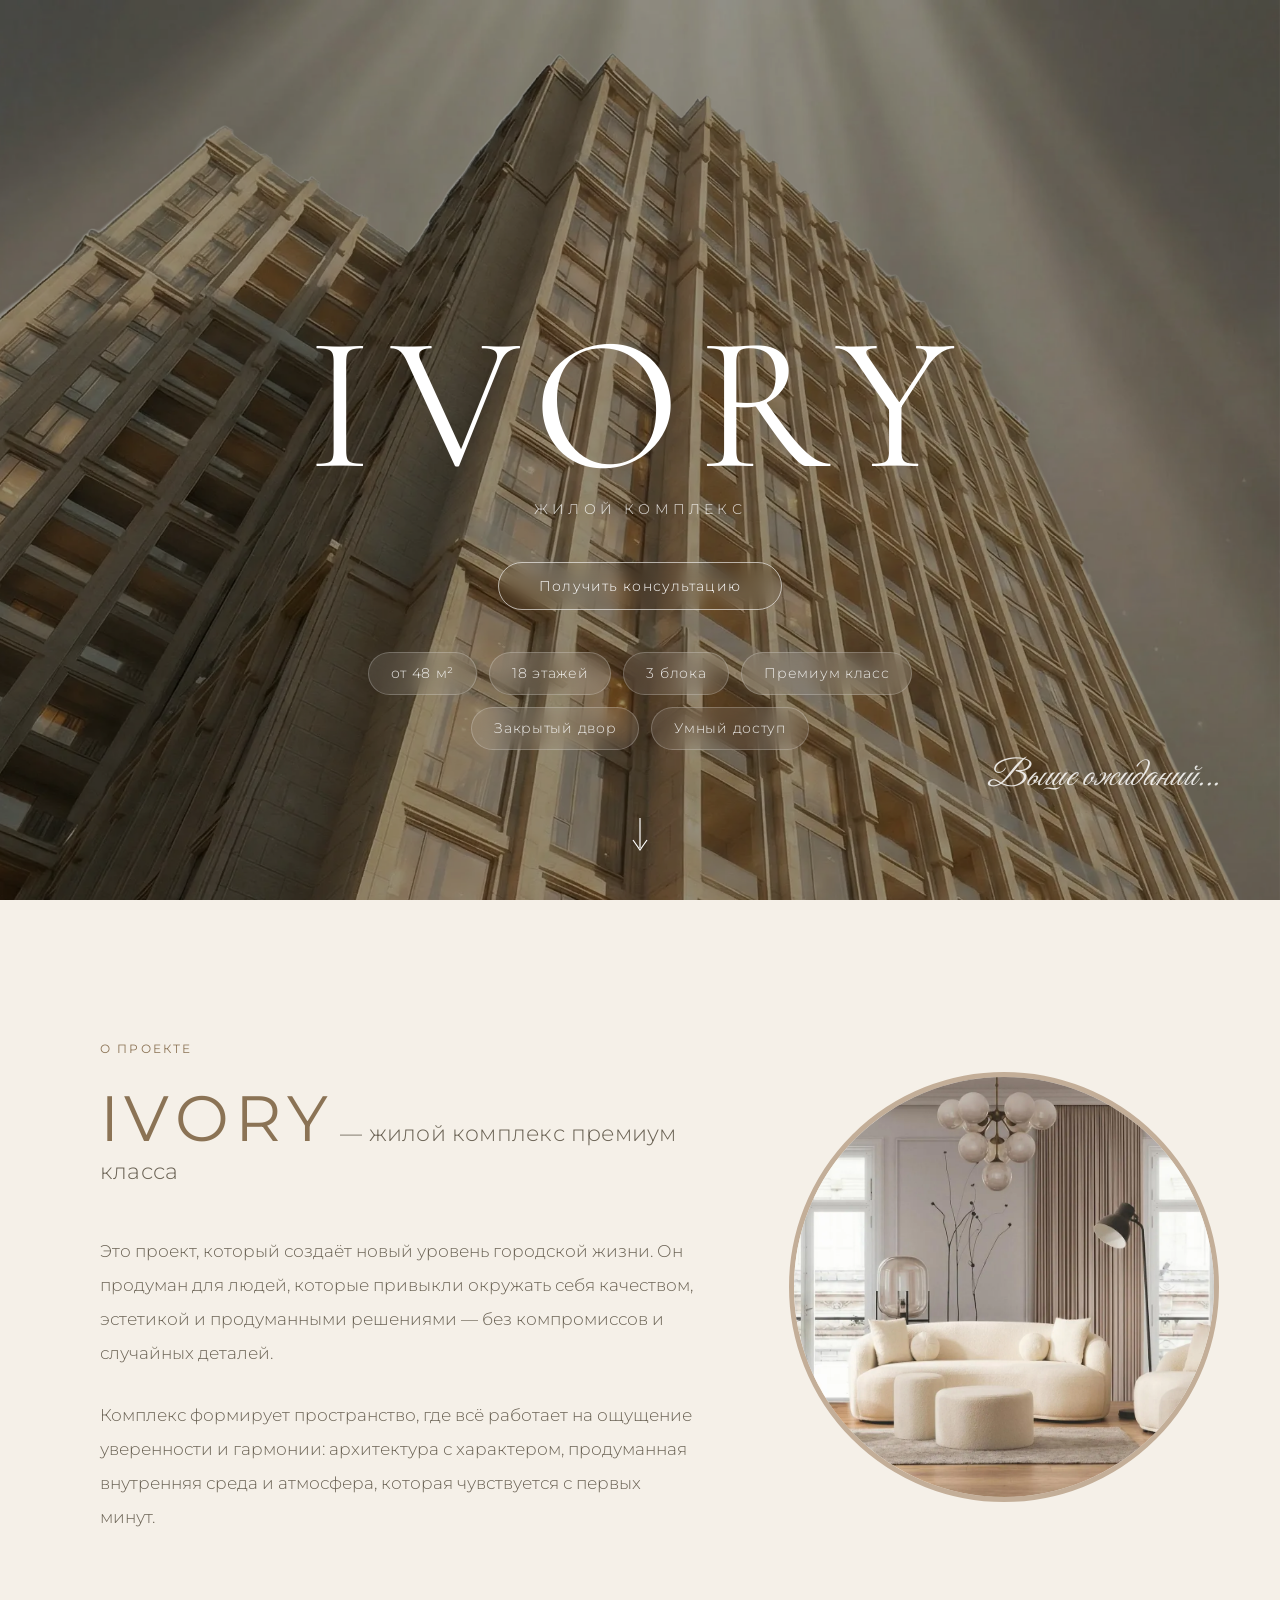
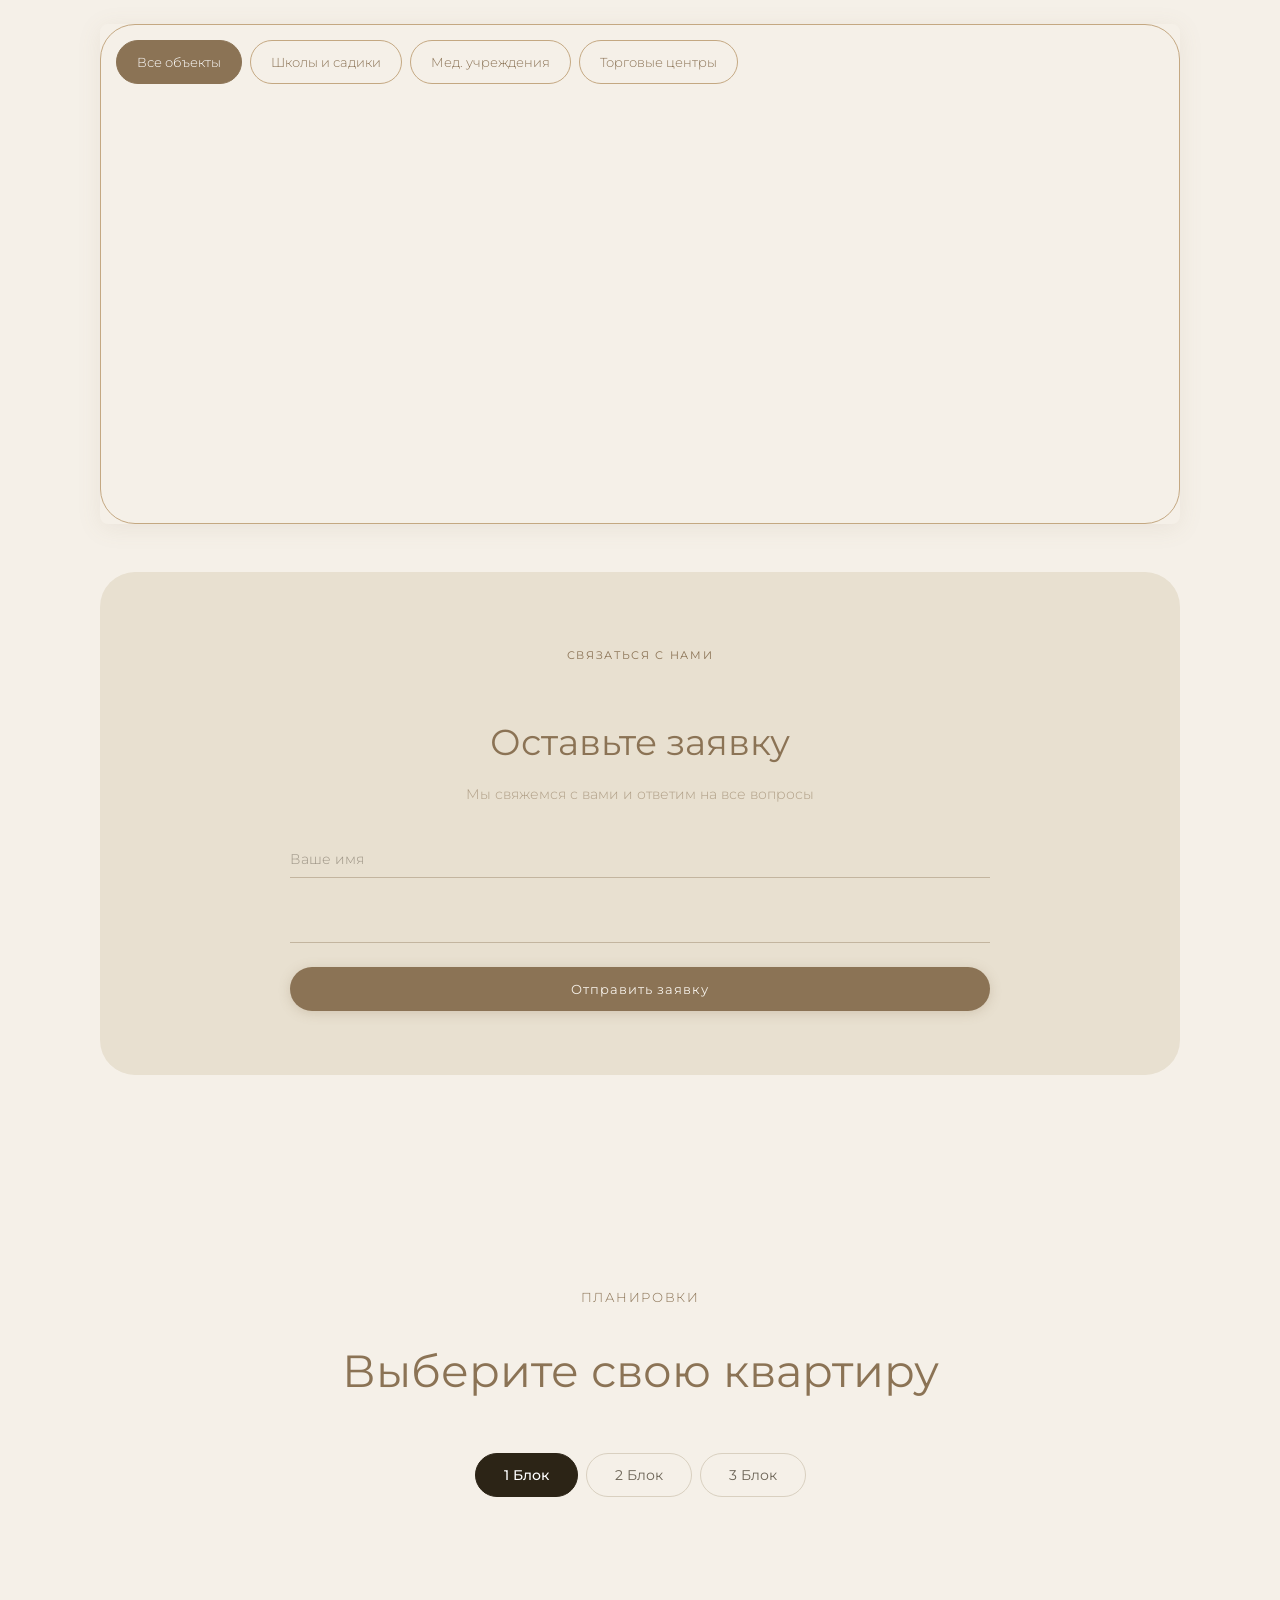
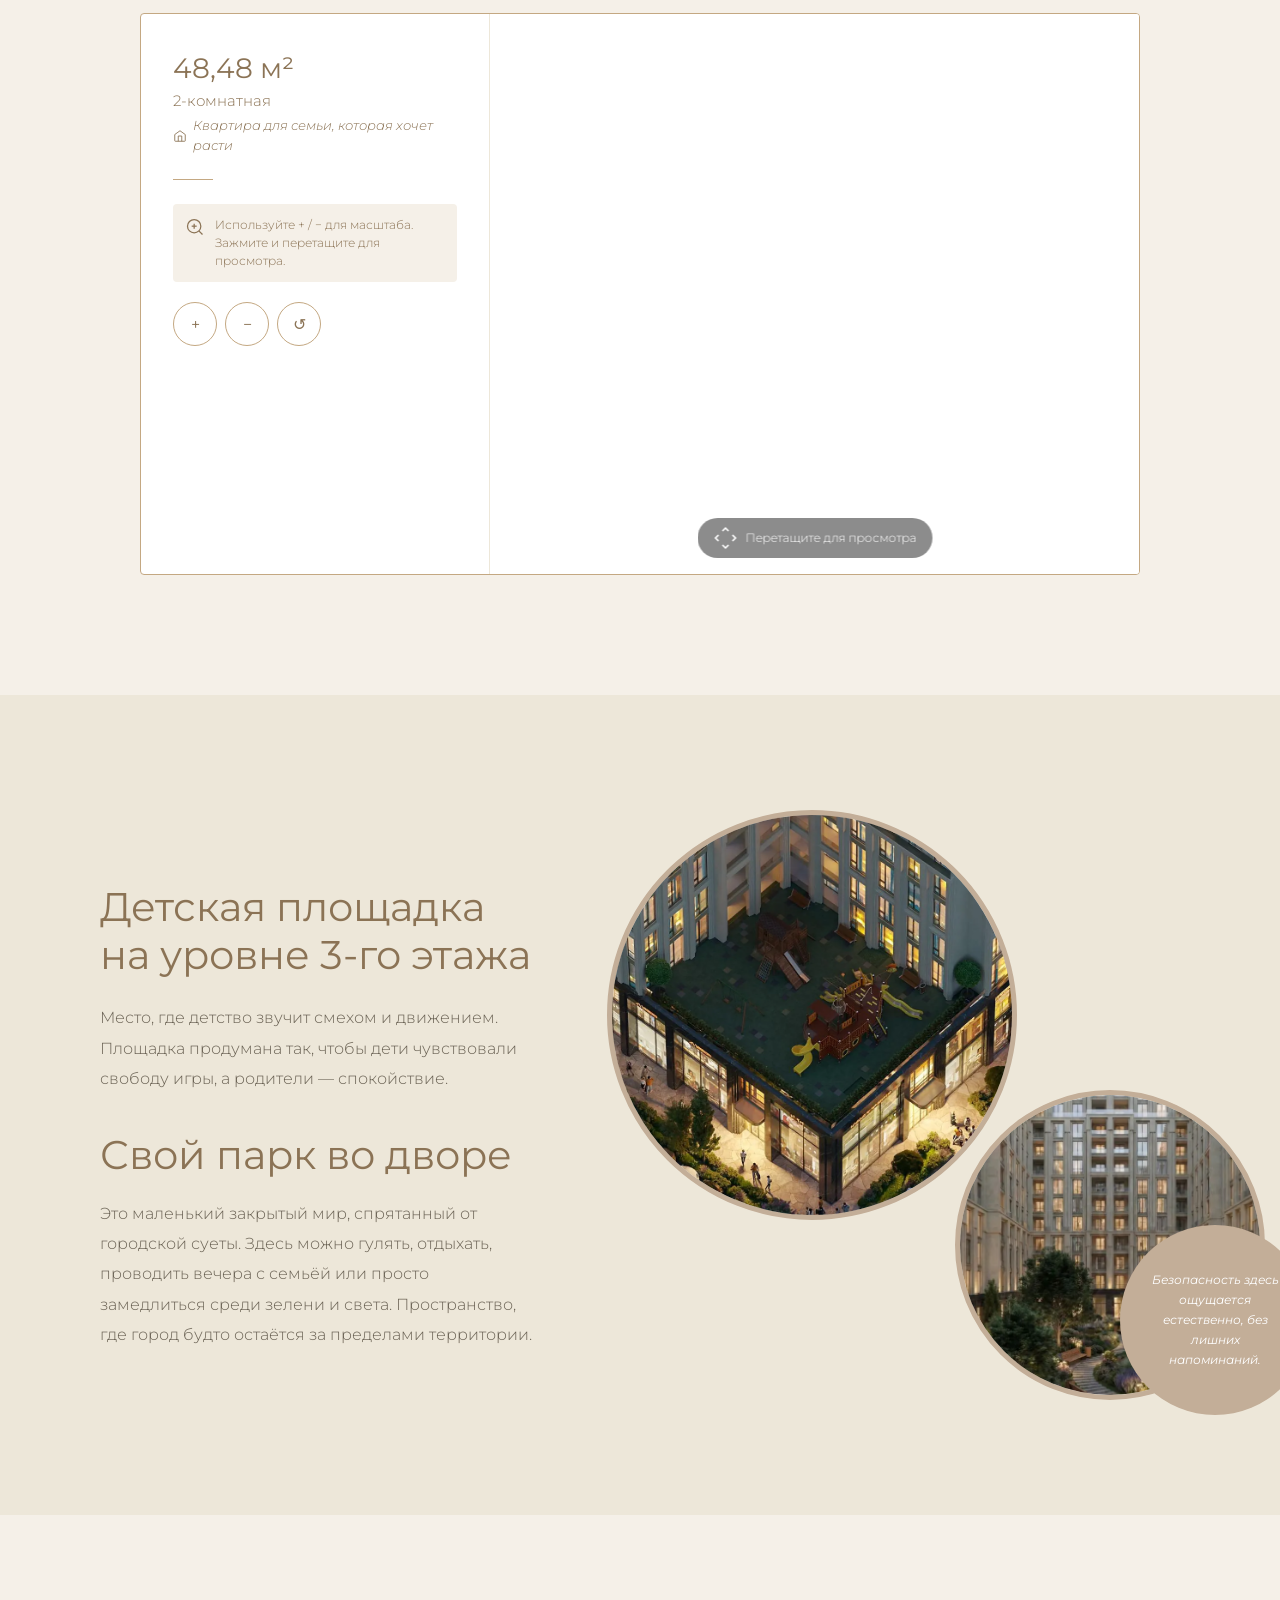
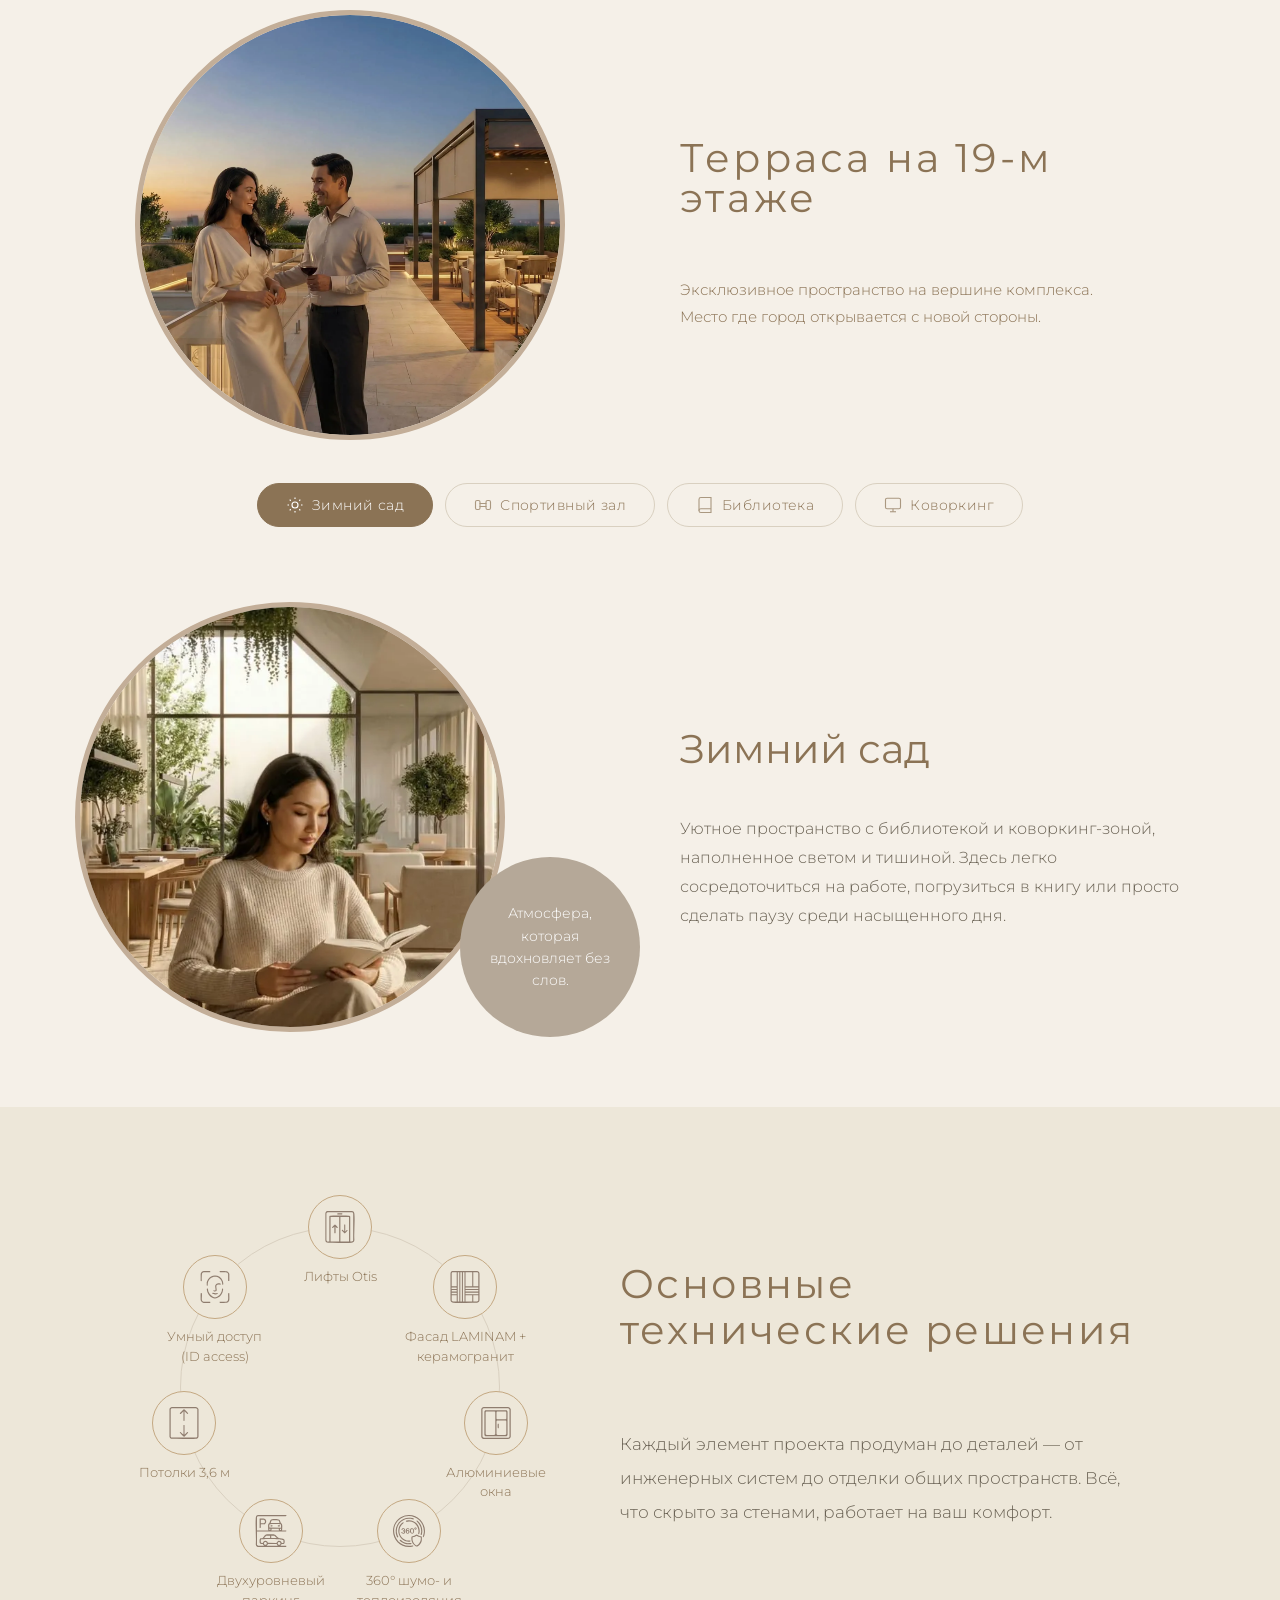
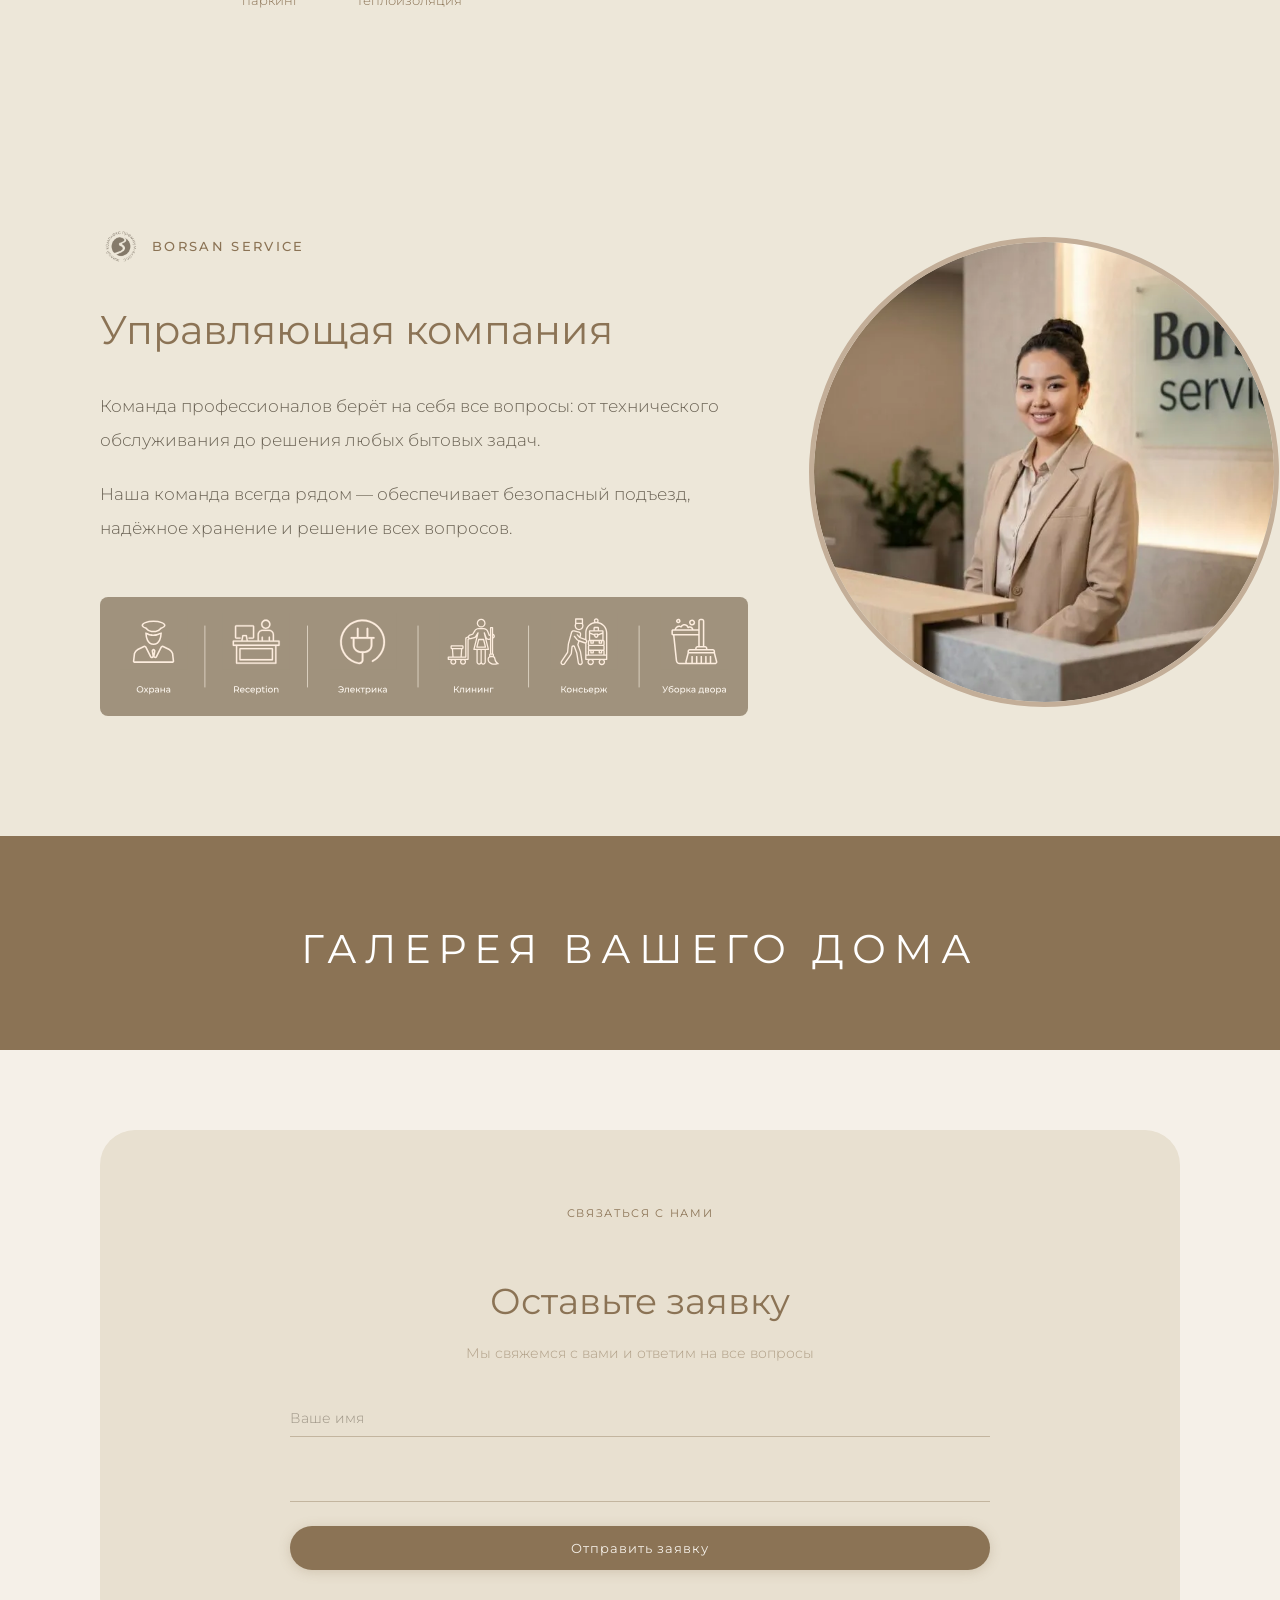
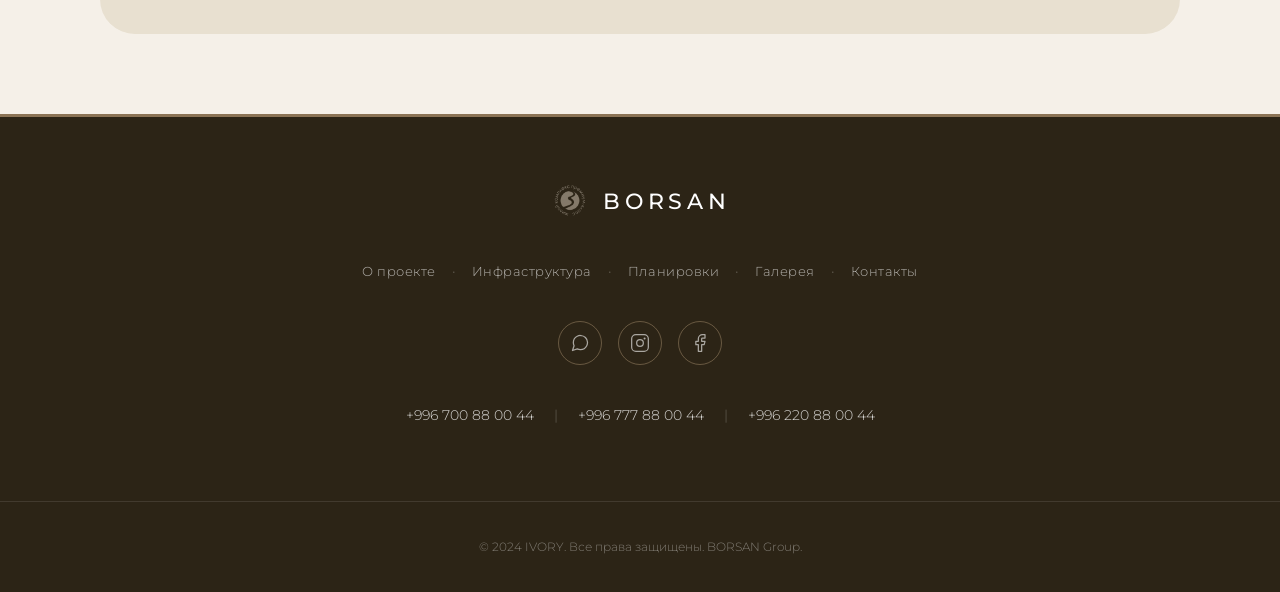
==== index.html @ 4e685c7d "fix" ====
<!DOCTYPE html>
<html lang="ru">
<head>
  <meta charset="UTF-8">
  <meta name="viewport" content="width=device-width, initial-scale=1.0, maximum-scale=1.0, user-scalable=no">
  <meta name="mobile-web-app-capable" content="yes">
  <meta name="apple-mobile-web-app-capable" content="yes">
  <meta name="apple-mobile-web-app-status-bar-style" content="black-translucent">
  <title>IVORY — Жилой комплекс премиум класса | BORSAN</title>
  <meta name="description" content="IVORY — жилой комплекс премиум класса в Бишкеке от застройщика BORSAN. Выше ожиданий.">
  <link rel="icon" href="prepared/header/images/borsan-logo.png" type="image/png">
  <meta name="theme-color" content="#F5F0E8">
  <meta name="format-detection" content="telephone=no">

  <!-- Preload critical hero images (LCP) -->
  <link rel="preload" href="prepared/sections/01_hero/image/building.webp" as="image" type="image/webp">
  <link rel="preload" href="prepared/sections/01_hero/image/background.webp" as="image" type="image/webp">

  <!-- Google Fonts: non-blocking load -->
  <link rel="preconnect" href="https://fonts.googleapis.com">
  <link rel="preconnect" href="https://fonts.gstatic.com" crossorigin>
  <link rel="preload" href="https://fonts.googleapis.com/css2?family=Cormorant+Garamond:ital,wght@0,300;0,400;0,600;1,300;1,400;1,600&family=Inter:wght@300;400;500&display=swap" as="style" onload="this.onload=null;this.rel='stylesheet'">
  <noscript><link href="https://fonts.googleapis.com/css2?family=Cormorant+Garamond:ital,wght@0,300;0,400;0,600;1,300;1,400;1,600&family=Inter:wght@300;400;500&display=swap" rel="stylesheet"></noscript>
  <link href="https://fonts.googleapis.com/css2?family=Pinyon+Script&display=swap" rel="stylesheet">
  <link href="https://fonts.googleapis.com/css2?family=Montserrat:wght@300;400;500&display=swap" rel="stylesheet">

  <!-- Swiper CSS (non-blocking) -->
  <link rel="preload" href="https://cdn.jsdelivr.net/npm/swiper@11/swiper-bundle.min.css" as="style" onload="this.onload=null;this.rel='stylesheet'">
  <noscript><link rel="stylesheet" href="https://cdn.jsdelivr.net/npm/swiper@11/swiper-bundle.min.css"></noscript>

  <link rel="stylesheet" href="css/style.css">
  <!-- Google Maps -->
  <script src="https://maps.googleapis.com/maps/api/js?key=AIzaSyBhwxvBopFiAyR16Gf-h59JH-KeObd_E-4&loading=async&callback=initMap" async defer></script>
</head>
<body>

  <!-- ===== ХЕДЕР ===== -->
  <header class="header" id="header">
    <div class="header__inner">
      <a href="#" class="header__logo">
        <span class="header__logo-name">IVORY</span>
        <span class="header__logo-sub">жилой комплекс</span>
      </a>

      <nav class="header__nav" id="nav">
        <a href="#about-section" class="header__nav-link">О проекте</a>
        <a href="#infrastructure" class="header__nav-link">Инфраструктура</a>
        <a href="#plans" class="header__nav-link">Планировки</a>
        <a href="#gallery" class="header__nav-link">Галерея</a>
        <a href="#contact-form" class="header__nav-link">Контакты</a>
      </nav>

      <button class="header__cta" id="headerCta">Получить консультацию</button>

      <!-- Гамбургер -->
      <button class="header__burger" id="burger" aria-label="Меню">
        <span></span>
        <span></span>
        <span></span>
      </button>
    </div>

    <!-- Мобильное меню -->
    <div class="mobile-menu" id="mobileMenu">
      <nav class="mobile-menu__nav">
        <a href="#about-section" class="mobile-menu__link">О проекте</a>
        <a href="#infrastructure" class="mobile-menu__link">Инфраструктура</a>
        <a href="#plans" class="mobile-menu__link">Планировки</a>
        <a href="#gallery" class="mobile-menu__link">Галерея</a>
        <a href="#contact-form" class="mobile-menu__link">Контакты</a>
        <button class="mobile-menu__cta" id="mobileMenuCta">Получить консультацию</button>
      </nav>
    </div>
  </header>

  <!-- ===== HERO ===== -->
  <section class="hero" id="hero">

    <!-- Слой 1: фон -->
    <div class="hero__layer" id="layerBg">
      <img src="prepared/sections/01_hero/image/background.webp" alt="" loading="eager" fetchpriority="low" decoding="async">
    </div>

    <!-- Слой 2: здание — ближний план -->
    <div class="hero__layer" id="layerTop">
      <picture>
        <source srcset="prepared/sections/01_hero/image/building.webp" type="image/webp">
        <img src="prepared/sections/01_hero/image/building.png" alt="IVORY" loading="eager" fetchpriority="high" decoding="async">
      </picture>
    </div>

    <!-- Затемнение поверх всех слоёв -->
    <div class="hero__overlay"></div>

    <!-- IVORY по центру -->
    <div class="hero__content">
      <h1 class="hero__title" id="heroTitle">IVORY</h1>
      <p class="hero__subtitle" id="heroSubtitle">ЖИЛОЙ КОМПЛЕКС</p>
      <button class="hero__cta-btn" id="openModal">Получить консультацию</button>
      <div class="hero__tags">
        <div class="hero__tag">от 48 м²</div>
        <div class="hero__tag">18 этажей</div>
        <div class="hero__tag">3 блока</div>
        <div class="hero__tag">Премиум класс</div>
        <div class="hero__tag">Закрытый двор</div>
        <div class="hero__tag">Умный доступ</div>
      </div>
    </div>

    <!-- Слоган снизу слева -->
    <p class="hero__slogan" id="heroSlogan">Выше ожиданий...</p>

    <!-- Стрелка вниз по центру -->
    <button class="hero__arrow" id="heroArrow" aria-label="Прокрутить вниз">
      <svg width="20" height="38" viewBox="0 0 20 38" fill="none">
        <line x1="10" y1="0" x2="10" y2="30" stroke="white" stroke-width="1.2"/>
        <polyline points="3,22 10,32 17,22" stroke="white" stroke-width="1.2" fill="none"/>
      </svg>
    </button>

  </section>

  <!-- ===== О ПРОЕКТЕ ===== -->
  <section class="about" id="about-section">
    <div class="about__inner">

      <!-- Текст слева -->
      <div class="about__text">
        <p class="about__eyebrow" data-anim>О проекте</p>
        <h2 class="about__title" id="aboutTitle" data-anim>
          <span class="about__title-accent">IVORY</span>
          <span class="about__title-sub">&nbsp;— жилой комплекс премиум класса</span>
        </h2>
        <p class="about__para" id="aboutP1" data-anim>
          Это проект, который создаёт новый уровень городской жизни.
          Он продуман для людей, которые привыкли окружать себя качеством,
          эстетикой и продуманными решениями — без компромиссов и случайных деталей.
        </p>
        <p class="about__para" id="aboutP2" data-anim style="--anim-delay:.12s">
          Комплекс формирует пространство, где всё работает на ощущение
          уверенности и гармонии: архитектура с характером, продуманная внутренняя
          среда и атмосфера, которая чувствуется с первых минут.
        </p>
      </div>

      <!-- Круглое фото справа -->
      <div class="about__photo" id="aboutPhoto" data-anim style="--anim-delay:.08s">
        <img src="prepared/sections/03_about/image/interior-circle.webp" alt="IVORY — интерьер" loading="lazy" decoding="async">
      </div>

    </div>
  </section>

  <!-- ===== ОКРУЖЕНИЕ ===== -->
  <section class="surroundings" id="infrastructure">
    <div class="surroundings__inner">

      <!-- Карта -->
      <div class="sur__map-wrap" id="surMap" data-anim>
        <!-- Фильтры -->
        <div class="sur__filters">
          <button class="sur__filter sur__filter--active" data-category="all">Все объекты</button>
          <button class="sur__filter" data-category="school">Школы и садики</button>
          <button class="sur__filter" data-category="med">Мед. учреждения</button>
          <button class="sur__filter" data-category="mall">Торговые центры</button>
        </div>
        <!-- Карта -->
        <div id="ymap" style="width:100%; height:500px;"></div>
      </div>

    </div>
  </section>

  <!-- ===== ФОРМА ЗАЯВКИ ===== -->
  <section class="cta-section">
    <div class="cta-section__inner">
      <div class="footer__cta-section">
        <p class="footer__cta-eyebrow">СВЯЗАТЬСЯ С НАМИ</p>
        <div class="footer__cta-left">
          <h3 class="footer__cta-title">Оставьте заявку</h3>
          <p class="footer__cta-sub">Мы свяжемся с вами и ответим на все вопросы</p>
        </div>
        <div class="footer__cta-form">
          <div class="footer__field">
            <input type="text" id="footerName" class="footer__input" placeholder=" ">
            <label for="footerName" class="footer__label">Ваше имя</label>
          </div>
          <div class="footer__field">
            <input type="tel" id="footerPhone" class="footer__input" placeholder=" ">
          </div>
          <button class="footer__submit" id="footerSubmit">Отправить заявку</button>
        </div>
        <div class="footer__form-success" id="footerSuccess" style="display:none">
          ✓ Заявка отправлена! Мы свяжемся с вами.
        </div>
      </div>
    </div>
  </section>

  <!-- ===== ПЛАНИРОВКИ ===== -->
  <section class="plans" id="plans">
    <div class="plans__inner">

      <!-- Заголовок -->
      <div class="plans__header" data-anim>
        <p class="plans__label">Планировки</p>
        <h2 class="plans__title">Выберите свою квартиру</h2>
      </div>

      <!-- Уровень 1: блоки -->
      <div class="plans__blocks" data-anim style="--anim-delay:.1s">
        <button class="plans__block-tab plans__block-tab--active" data-block="1">1 Блок</button>
        <button class="plans__block-tab" data-block="2">2 Блок</button>
        <button class="plans__block-tab" data-block="3">3 Блок</button>
      </div>

      <!-- Уровень 2: квартиры -->
      <div class="plans__apts" id="plansApts"></div>

      <!-- Отображение планировки -->
      <div class="plans__viewer">

        <!-- ЛЕВАЯ КОЛОНКА — инфо 35% -->
        <div class="plans__sidebar">
          <div class="plans__sidebar-size" id="planSize">48,48 м²</div>
          <div class="plans__sidebar-rooms" id="planRooms">2-комнатная</div>
          <div class="plans__sidebar-desc-row">
            <span class="plans__desc-icon">
              <svg width="14" height="14" viewBox="0 0 24 24" fill="none" stroke="currentColor" stroke-width="1.5">
                <path d="M3 9.5L12 3l9 6.5V20a1 1 0 0 1-1 1H4a1 1 0 0 1-1-1V9.5z"/>
                <path d="M9 21V12h6v9"/>
              </svg>
            </span>
            <span class="plans__sidebar-desc" id="planDesc">Квартира для семьи, которая хочет расти</span>
          </div>

          <div class="plans__sidebar-divider"></div>

          <!-- Подсказка зума -->
          <div class="plans__zoom-hint">
            <div class="plans__zoom-hint-icon">
              <svg width="20" height="20" viewBox="0 0 24 24" fill="none"
                stroke="currentColor" stroke-width="1.5">
                <circle cx="11" cy="11" r="8"/>
                <line x1="21" y1="21" x2="16.65" y2="16.65"/>
                <line x1="11" y1="8" x2="11" y2="14"/>
                <line x1="8" y1="11" x2="14" y2="11"/>
              </svg>
            </div>
            <span>Используйте + / − для масштаба.<br>Зажмите и перетащите для просмотра.</span>
          </div>

          <!-- Кнопки зума -->
          <div class="plans__zoom-controls">
            <button class="plans__zoom-btn" id="zoomIn">+</button>
            <button class="plans__zoom-btn" id="zoomOut">−</button>
            <button class="plans__zoom-btn" id="zoomReset">↺</button>
          </div>

        </div>

        <!-- ПРАВАЯ КОЛОНКА — планировка 65% -->
        <div class="plans__plan-card" id="planPlanCard">
          <img id="planSvg" src="" alt="" loading="eager">

          <!-- Подсказка drag поверх фото -->
          <div class="plans__drag-hint" id="dragHint">
            <svg width="24" height="24" viewBox="0 0 24 24" fill="none"
              stroke="white" stroke-width="1.5">
              <path d="M5 9l-3 3 3 3M9 5l3-3 3 3M15 19l-3 3-3-3M19 9l3 3-3 3"/>
            </svg>
            <span>Перетащите для просмотра</span>
          </div>
        </div>

      </div>

    </div>
  </section>

  <!-- ===== ДВОР И ПЛОЩАДКА ===== -->
  <section class="courtyard" id="courtyard">
    <div class="courtyard__inner">

      <!-- Левая: текст -->
      <div class="courtyard__text" id="courtyardText" data-anim>
        <p class="courtyard__label">Детская площадка на уровне 3-го этажа</p>
        <p class="courtyard__para">
          Место, где детство звучит смехом и движением. Площадка продумана
          так, чтобы дети чувствовали свободу игры, а родители — спокойствие.
        </p>
        <h3 class="courtyard__subtitle">Свой парк во дворе</h3>
        <p class="courtyard__para">
          Это маленький закрытый мир, спрятанный от городской суеты. Здесь можно
          гулять, отдыхать, проводить вечера с семьёй или просто замедлиться
          среди зелени и света. Пространство, где город будто остаётся за
          пределами территории.
        </p>
      </div>

      <!-- Правая: два перекрывающихся круга -->
      <div class="courtyard__circles" id="courtyardCircles">

        <!-- Круг 1: двор (больший, сверху-слева) -->
        <div class="courtyard__circle courtyard__circle--big" id="cyard1" data-anim>
          <img src="prepared/sections/06_courtyard/image/courtyard-wide.webp" alt="Двор IVORY" loading="lazy" decoding="async">
        </div>

        <!-- Круг 2: площадка (меньший, снизу-справа) + цитата -->
        <div class="courtyard__photo-wrap" id="cyard2" data-anim style="--anim-delay:.12s">
          <div class="courtyard__circle courtyard__circle--small">
            <img src="prepared/sections/06_courtyard/image/playground-aerial.webp" alt="Детская площадка IVORY" loading="lazy" decoding="async">
          </div>
          <div class="courtyard__quote-circle">
            <p>Безопасность здесь ощущается естественно, без лишних напоминаний.</p>
          </div>
        </div>

      </div>

    </div>

    <!-- Мобильные табы (только mobile) -->
    <div class="courtyard__mobile">
      <div class="courtyard__tabs">
        <button class="courtyard__tab courtyard__tab--active" data-ctab="playground">Детская площадка</button>
        <button class="courtyard__tab" data-ctab="park">Свой парк</button>
        <button class="courtyard__tab" data-ctab="greenhall">Терраса на 19-м этаже</button>
      </div>

      <div class="courtyard__tab-panel courtyard__tab-panel--active" id="cyard-tab-playground">
        <div class="courtyard__tab-grid">
          <div class="courtyard__tab-text">
            <p class="courtyard__tab-title">Детская площадка на уровне 3-го этажа</p>
            <p class="courtyard__tab-desc">Место, где детство звучит смехом и движением. Площадка продумана так, чтобы дети чувствовали свободу игры, а родители — спокойствие.</p>
          </div>
          <div class="courtyard__tab-photo">
            <div class="courtyard__tab-circle">
              <img src="prepared/sections/06_courtyard/image/courtyard-wide.webp" alt="Детская площадка IVORY" loading="lazy" decoding="async">
            </div>
          </div>
        </div>
      </div>

      <div class="courtyard__tab-panel" id="cyard-tab-park">
        <div class="courtyard__tab-grid">
          <div class="courtyard__tab-photo">
            <div class="courtyard__tab-circle">
              <img src="prepared/sections/06_courtyard/image/playground-aerial.webp" alt="Двор IVORY" loading="lazy" decoding="async">
            </div>
          </div>
          <div class="courtyard__tab-text">
            <p class="courtyard__tab-title">Свой парк во дворе</p>
            <p class="courtyard__tab-desc">Это маленький закрытый мир, спрятанный от городской суеты. Здесь можно гулять, отдыхать, проводить вечера с семьёй или просто замедлиться.</p>
          </div>
        </div>
      </div>
      <div class="courtyard__tab-panel" id="cyard-tab-greenhall">
        <div class="courtyard__tab-grid">
          <div class="courtyard__tab-text">
            <p class="courtyard__tab-title">Терраса на 19-м этаже</p>
            <p class="courtyard__tab-desc">Эксклюзивное пространство на вершине комплекса. Место где город открывается с новой стороны.</p>
          </div>
          <div class="courtyard__tab-photo">
            <div class="courtyard__tab-circle">
              <img src="prepared/sections/07_green_hall/image/green-hall.webp" alt="GREEN HALL" loading="lazy" decoding="async">
            </div>
          </div>
        </div>
      </div>

    </div>

  </section>

  <!-- ===== GREEN HALL ===== -->
  <section class="gh" id="green-hall">

    <!-- Верхняя часть: фото + текст 50/50 -->
    <div class="gh__top">
      <div class="gh__top-inner">

        <!-- Левая: круглое фото -->
        <div class="gh__hero__circle gh__photo-col">
          <img src="prepared/sections/07_green_hall/image/green-hall.webp" alt="GREEN HALL — терраса 19 этажа" loading="lazy" decoding="async" class="gh__hero-img">
        </div>

        <!-- Правая: текст -->
        <div class="gh__text-col">
          <h2 class="gh__title">Терраса на 19-м этаже</h2>
          <p class="gh__intro">Эксклюзивное пространство на вершине комплекса. Место где город открывается с новой стороны.</p>
        </div>

      </div>

      <!-- Табы — отдельная строка -->
      <div class="gh__tabs">
        <button class="gh__tab gh__tab--active" data-zone="winter">
          <span class="gh__tab-icon">
            <svg width="18" height="18" viewBox="0 0 24 24" fill="none" stroke="currentColor" stroke-width="1.5">
              <path d="M12 2v2M12 20v2M4.93 4.93l1.41 1.41M17.66 17.66l1.41 1.41M2 12h2M20 12h2M4.93 19.07l1.41-1.41M17.66 6.34l1.41-1.41"/>
              <circle cx="12" cy="12" r="4"/>
            </svg>
          </span>
          Зимний сад
        </button>
        <button class="gh__tab" data-zone="sport">
          <span class="gh__tab-icon">
            <svg width="18" height="18" viewBox="0 0 24 24" fill="none" stroke="currentColor" stroke-width="1.5" stroke-linecap="round" stroke-linejoin="round">
              <rect x="2" y="6" width="6" height="12" rx="2"/>
              <rect x="16" y="6" width="6" height="12" rx="2"/>
              <line x1="8" y1="10" x2="16" y2="10"/>
              <line x1="16" y1="14" x2="8" y2="14"/>
            </svg>
          </span>
          Спортивный зал
        </button>
        <button class="gh__tab" data-zone="library">
          <span class="gh__tab-icon">
            <svg width="18" height="18" viewBox="0 0 24 24" fill="none" stroke="currentColor" stroke-width="1.5">
              <path d="M4 19.5A2.5 2.5 0 0 1 6.5 17H20"/>
              <path d="M6.5 2H20v20H6.5A2.5 2.5 0 0 1 4 19.5v-15A2.5 2.5 0 0 1 6.5 2z"/>
            </svg>
          </span>
          Библиотека
        </button>
        <button class="gh__tab" data-zone="coworking">
          <span class="gh__tab-icon">
            <svg width="18" height="18" viewBox="0 0 24 24" fill="none" stroke="currentColor" stroke-width="1.5">
              <rect x="2" y="3" width="20" height="14" rx="2" ry="2"/>
              <line x1="8" y1="21" x2="16" y2="21"/>
              <line x1="12" y1="17" x2="12" y2="21"/>
            </svg>
          </span>
          Коворкинг
        </button>
      </div>
    </div>

    <!-- Карточки зон -->
    <div class="gh__cards">

      <div class="gh__card gh__card--active" id="zone-winter">
        <div class="gh__card-photo-wrap">
          <div class="gh__card-circle">
            <img src="prepared/sections/07_green_hall/image/winter-garden.webp" alt="Зимний сад" loading="lazy" decoding="async">
          </div>
          <div class="gh__card-quote">
            <p>Атмосфера, которая вдохновляет без слов.</p>
          </div>
        </div>
        <div class="gh__card-text">
          <h3 class="gh__card-title">Зимний сад</h3>
          <p class="gh__card-para">Уютное пространство с библиотекой и коворкинг-зоной, наполненное светом и тишиной. Здесь легко сосредоточиться на работе, погрузиться в книгу или просто сделать паузу среди насыщенного дня.</p>
        </div>
      </div>

      <div class="gh__card" id="zone-sport">
        <div class="gh__card-text">
          <h3 class="gh__card-title">Sport Room</h3>
          <p class="gh__card-para">Зал для тренировок и практик, где можно перезагрузиться и вернуть внутреннее равновесие. Пространство, где день может начинаться энергией или завершаться спокойствием.</p>
        </div>
        <div class="gh__card-photo-wrap">
          <div class="gh__card-circle">
            <img src="prepared/sections/07_green_hall/image/sport-room.webp" alt="Sport Room" loading="lazy" decoding="async">
          </div>
        </div>
      </div>

      <div class="gh__card" id="zone-library">
        <div class="gh__card-photo-wrap">
          <div class="gh__card-circle">
            <img src="prepared/sections/07_green_hall/image/library.webp" alt="Библиотека" loading="lazy" decoding="async">
          </div>
          <div class="gh__card-quote">
            <p>Пространство тишины и сосредоточенности.</p>
          </div>
        </div>
        <div class="gh__card-text">
          <h3 class="gh__card-title">Библиотека</h3>
          <p class="gh__card-para">Мягкий свет, удобные кресла и атмосфера спокойствия создают место, куда хочется возвращаться. Здесь легко погрузиться в книгу, отвлечься от городской динамики и провести время в уединении.</p>
        </div>
      </div>

      <div class="gh__card" id="zone-coworking">
        <div class="gh__card-text">
          <h3 class="gh__card-title">Коворкинг-зона</h3>
          <p class="gh__card-para">Среда для работы и новых идей. Продуманная акустика, комфортные рабочие места и современная инфраструктура позволяют сосредоточиться на важном. Здесь можно провести встречу, поработать над проектом или организовать онлайн-созвон, не покидая комплекса.</p>
        </div>
        <div class="gh__card-photo-wrap">
          <div class="gh__card-circle">
            <img src="prepared/sections/07_green_hall/image/coworking.webp" alt="Коворкинг" loading="lazy" decoding="async">
          </div>
        </div>
      </div>

    </div>
  </section>

  <!-- ===== ТЕХНИЧЕСКИЕ РЕШЕНИЯ ===== -->
  <section class="tech" id="tech">
    <div class="tech__inner">
      <!-- Основные технические решения -->
      <div class="tech__main">
        <h2 class="tech__title" data-anim>Основные технические решения</h2>
        <p class="tech__para">Каждый элемент проекта продуман до деталей — от инженерных систем до отделки общих пространств. Всё, что скрыто за стенами, работает на ваш комфорт.</p>
      </div>

      <div class="tech__grid">
        <div class="tech__circle-wrap">
          <div class="tech__item">
            <div class="tech__icon-wrap">
              <img src="prepared/sections/08_technical/image/icon_lift.svg" width="48" height="48" alt="Лифты Otis">
            </div>
            <span>Лифты Otis</span>
          </div>
          <div class="tech__item">
            <div class="tech__icon-wrap">
              <img src="prepared/sections/08_technical/image/icon_facade.svg" width="48" height="48" alt="Фасад">
            </div>
            <span>Фасад LAMINAM + керамогранит</span>
          </div>
          <div class="tech__item">
            <div class="tech__icon-wrap">
              <img src="prepared/sections/08_technical/image/icon_window.svg" width="48" height="48" alt="Алюминиевые окна">
            </div>
            <span>Алюминиевые окна</span>
          </div>
          <div class="tech__item">
            <div class="tech__icon-wrap">
              <img src="prepared/sections/08_technical/image/icon_360.svg" width="48" height="48" alt="360° изоляция">
            </div>
            <span>360° шумо- и теплоизоляция</span>
          </div>
          <div class="tech__item">
            <div class="tech__icon-wrap">
              <img src="prepared/sections/08_technical/image/icon_parking.svg" width="48" height="48" alt="Паркинг">
            </div>
            <span>Двухуровневый паркинг</span>
          </div>
          <div class="tech__item">
            <div class="tech__icon-wrap">
              <img src="prepared/sections/08_technical/image/icon_ceiling.svg" width="48" height="48" alt="Потолки 3,6 м">
            </div>
            <span>Потолки 3,6 м</span>
          </div>
          <div class="tech__item">
            <div class="tech__icon-wrap">
              <img src="prepared/sections/08_technical/image/icon_access.svg" width="48" height="48" alt="Умный доступ">
            </div>
            <span>Умный доступ <br> (ID access)</span>
          </div>
        </div>
      </div>

    </div>
  </section>

  <!-- ===== BORSAN SERVICE ===== -->
  <section class="borsan" id="contacts">
    <div class="borsan__inner">

      <!-- Левая: текст -->
      <div class="borsan__left" id="borsanLeft" data-anim>

        <!-- Логотип -->
        <div class="borsan__logo">
          <img class="borsan__logo-icon" src="prepared/footer/image/icon.jpg" alt="Borsan">
          <span class="borsan__logo-name">BORSAN SERVICE</span>
        </div>

        <h2 class="borsan__title">Управляющая компания</h2>

        <p class="borsan__para">Команда профессионалов берёт на себя все вопросы: от технического обслуживания до решения любых бытовых задач.</p>
        <p class="borsan__para">Наша команда всегда рядом — обеспечивает безопасный подъезд, надёжное хранение и решение всех вопросов.</p>

        <!-- Иконки услуг -->
        <img class="borsan__icons-img" src="prepared/sections/09_borsan/image/borsan-icon.svg" alt="">

      </div>

      <!-- Правая: фото -->
      <div class="borsan__photo" id="borsanPhoto" data-anim style="--anim-delay:.1s">
        <div class="borsan__photo-circle">
          <img src="prepared/sections/09_borsan/image/borsan-team.webp" alt="Команда Borsan Service" loading="lazy" decoding="async">
        </div>
      </div>

    </div>
  </section>

  <!-- ===== ГАЛЕРЕЯ ===== -->
  <section class="gallery" id="gallery">
    <div class="gallery__header">
      <h2 class="gallery__title">ГАЛЕРЕЯ ВАШЕГО ДОМА</h2>
    </div>
    <div class="gallery__body">
      <div class="gallery__track-wrap" id="galleryTrackWrap">
        <div class="gallery__track" id="galleryTrack"></div>
      </div>
    </div>
  </section>

  <!-- Модалка галереи -->
  <div class="gallery__modal" id="galleryModal">
    <button class="gallery__modal-close" id="galleryModalClose">✕</button>
    <button class="gallery__modal-nav--prev" id="galleryModalPrev">←</button>
    <div class="gallery__modal-loader" id="galleryModalLoader">
      <div class="gallery__spinner"></div>
    </div>
    <img class="gallery__modal-img" id="galleryModalImg" src="" alt="">
    <button class="gallery__modal-nav--next" id="galleryModalNext">→</button>
  </div>

  <!-- ===== ФУТЕР ===== -->
  <!-- ===== ФОРМА ЗАЯВКИ ===== -->
  <section class="cta-section" id="contact-form">
    <div class="cta-section__inner">
      <div class="footer__cta-section">
        <p class="footer__cta-eyebrow">СВЯЗАТЬСЯ С НАМИ</p>
        <div class="footer__cta-left">
          <h3 class="footer__cta-title">Оставьте заявку</h3>
          <p class="footer__cta-sub">Мы свяжемся с вами и ответим на все вопросы</p>
        </div>
        <div class="footer__cta-form">
          <div class="footer__field">
            <input type="text" id="contactName" class="footer__input" placeholder=" ">
            <label for="contactName" class="footer__label">Ваше имя</label>
          </div>
          <div class="footer__field">
            <input type="tel" id="contactPhone" class="footer__input" placeholder=" ">
          </div>
          <button class="footer__submit" id="contactSubmit">Отправить заявку</button>
        </div>
        <div class="footer__form-success" id="contactSuccess" style="display:none">
          ✓ Заявка отправлена! Мы свяжемся с вами.
        </div>
      </div>
    </div>
  </section>

  <footer class="footer">
      <div class="footer__top">
        <div class="footer__logo">
          <img class="footer__logo-icon" src="prepared/footer/image/icon.jpg" alt="Borsan">
          <span class="footer__logo-name">BORSAN</span>
        </div>
        <nav class="footer__nav">
          <a href="#about-section" class="footer__nav-link">О проекте</a>
          <span class="footer__nav-sep">·</span>
          <a href="#infrastructure" class="footer__nav-link">Инфраструктура</a>
          <span class="footer__nav-sep">·</span>
          <a href="#plans" class="footer__nav-link">Планировки</a>
          <span class="footer__nav-sep">·</span>
          <a href="#gallery" class="footer__nav-link">Галерея</a>
          <span class="footer__nav-sep">·</span>
          <a href="#contact-form" class="footer__nav-link">Контакты</a>
        </nav>
        <div class="footer__social">
          <div class="footer__wa-wrapper">
            <button class="footer__social-link footer__wa-btn" aria-label="WhatsApp" type="button" id="waBtn">
              <svg width="20" height="20" viewBox="0 0 24 24" fill="none" stroke="currentColor" stroke-width="1.5" stroke-linecap="round" stroke-linejoin="round">
                <path d="M21 11.5a8.38 8.38 0 0 1-.9 3.8 8.5 8.5 0 0 1-7.6 4.7 8.38 8.38 0 0 1-3.8-.9L3 21l1.9-5.7a8.38 8.38 0 0 1-.9-3.8 8.5 8.5 0 0 1 4.7-7.6 8.38 8.38 0 0 1 3.8-.9h.5a8.48 8.48 0 0 1 8 8v.5z"/>
              </svg>
            </button>
            <div class="footer__wa-dropdown" id="waDropdown">
              <a href="https://wa.me/996700880044" target="_blank" class="footer__wa-number">+996 700 88 00 44</a>
              <a href="https://wa.me/996555880044" target="_blank" class="footer__wa-number">+996 555 88 00 44</a>
              <a href="https://wa.me/996777880044" target="_blank" class="footer__wa-number">+996 777 88 00 44</a>
            </div>
          </div>
          <a href="https://www.instagram.com/borsan.kg/?hl=ru" target="_blank" class="footer__social-link" aria-label="Instagram">
            <svg width="20" height="20" viewBox="0 0 24 24" fill="none" stroke="currentColor" stroke-width="1.5" stroke-linecap="round" stroke-linejoin="round">
              <rect x="2" y="2" width="20" height="20" rx="5" ry="5"/>
              <circle cx="12" cy="12" r="4"/>
              <circle cx="17.5" cy="6.5" r="0.5" fill="currentColor"/>
            </svg>
          </a>
          <a href="https://www.facebook.com/borsanbckg" target="_blank" class="footer__social-link" aria-label="Facebook">
            <svg width="20" height="20" viewBox="0 0 24 24" fill="none" stroke="currentColor" stroke-width="1.5" stroke-linecap="round" stroke-linejoin="round">
              <path d="M18 2h-3a5 5 0 0 0-5 5v3H7v4h3v8h4v-8h3l1-4h-4V7a1 1 0 0 1 1-1h3z"/>
            </svg>
          </a>
        </div>
        <div class="footer__phones">
          <a href="tel:+996700880044" class="footer__phone">+996 700 88 00 44</a>
          <span class="footer__phone-sep">|</span>
          <a href="tel:+996777880044" class="footer__phone">+996 777 88 00 44</a>
          <span class="footer__phone-sep">|</span>
          <a href="tel:+996220880044" class="footer__phone">+996 220 88 00 44</a>
        </div>
      </div>
      <div class="footer__bottom">
        <p class="footer__copyright">© 2024 IVORY. Все права защищены. BORSAN Group.</p>
      </div>
  </footer>

  <!-- МОДАЛКА -->
  <div class="modal-overlay" id="modalOverlay">
    <div class="modal">
      <button class="modal__close" id="closeModal">✕</button>
      <div class="modal__header">
        <h3 class="modal__title">Получить консультацию</h3>
        <p class="modal__subtitle">Заполните форму — мы свяжемся с вами в ближайшее время</p>
      </div>
      <div class="modal__body">
        <div class="modal__field">
          <label class="modal__label">ФИО</label>
          <input type="text" id="modalName" class="modal__input" placeholder="Иванов Иван Иванович">
        </div>
        <div class="modal__field">
          <input type="tel" id="modalPhone" class="modal__input" placeholder="+996 700 000 000">
        </div>
        <p class="modal__agree">Нажимая кнопку, вы соглашаетесь на обработку персональных данных</p>
        <button class="modal__submit" id="modalSubmit">Отправить заявку</button>
        <div class="modal__success" id="modalSuccess" style="display:none">
          ✓ Заявка отправлена! Мы свяжемся с вами в ближайшее время.
        </div>
      </div>
    </div>
  </div>

  <!-- GSAP + ScrollTrigger (deferred to body end for non-blocking render) -->
  <script src="https://cdnjs.cloudflare.com/ajax/libs/gsap/3.12.5/gsap.min.js"></script>
  <script src="https://cdnjs.cloudflare.com/ajax/libs/gsap/3.12.5/ScrollTrigger.min.js"></script>
  <!-- Swiper JS -->
  <script src="https://cdn.jsdelivr.net/npm/swiper@11/swiper-bundle.min.js"></script>
  <script src="js/main.js"></script>

  <!-- Google Maps: инициализация -->
  <script>
    const places = [
      // ШКОЛЫ
      { coords: [42.848613, 74.589261], name: 'Школа №69', distance: '60 м', category: 'school' },
      { coords: [42.848735, 74.590245], name: 'Bilikmana International Kids', distance: '110 м', category: 'school' },
      { coords: [42.846918, 74.596351], name: 'СОШ №48', distance: '550 м', category: 'school' },
      { coords: [42.850077, 74.593824], name: 'Илим (частная школа)', distance: '540 м', category: 'school' },
      { coords: [42.851310, 74.579863], name: 'Школа №25', distance: '794 м', category: 'school' },
      { coords: [42.845235, 74.582157], name: 'СОШ №47', distance: '600 м', category: 'school' },
      { coords: [42.845235, 74.582157], name: 'Сейтек STEM', distance: '1.6 км', category: 'school' },
      { coords: [42.859191, 74.585859], name: 'Bilikmana American School', distance: '1.2 км', category: 'school' },
      { coords: [42.846032, 74.599034], name: 'Школа №61', distance: '865 м', category: 'school' },
      { coords: [42.840312, 74.580709], name: 'Intellect School', distance: '1.1 км', category: 'school' },
      // ДЕТСКИЕ САДЫ
      { coords: [42.847936, 74.591556], name: 'Солнечный город', distance: '160 м', category: 'school' },
      { coords: [42.849856, 74.590977], name: 'Карамелька', distance: '219 м', category: 'school' },
      { coords: [42.847613, 74.585311], name: 'Baby Life', distance: '354 м', category: 'school' },
      { coords: [42.850673, 74.590245], name: 'Ole Preschool', distance: '291 м', category: 'school' },
      { coords: [42.851168, 74.590817], name: 'Кораблик и Ко', distance: '356 м', category: 'school' },
      { coords: [42.844681, 74.593511], name: 'ДОО №91', distance: '452 м', category: 'school' },
      { coords: [42.846756, 74.594511], name: 'Детский сад №78', distance: '422 м', category: 'school' },
      { coords: [42.846788, 74.593182], name: 'Детский сад №5', distance: '327 м', category: 'school' },
      // МЕД. УЧРЕЖДЕНИЯ
      { coords: [42.851984, 74.582864], name: 'НХЦ им. М.М. Мамакеева', distance: '686 м', category: 'med' },
      { coords: [42.845544, 74.577201], name: 'Авицена', distance: '830 м', category: 'med' },
      { coords: [42.852700, 74.582122], name: 'ЦСМ', distance: '761 м', category: 'med' },
      { coords: [42.839753, 74.607378], name: 'Городская детская больница', distance: '979 м', category: 'med' },
      { coords: [42.842034, 74.615285], name: 'Центр онкологии', distance: '1.3 км', category: 'med' },
      { coords: [42.852700, 74.582122], name: 'Больница №2', distance: '918 м', category: 'med' },
      { coords: [42.869649, 74.599452], name: 'Республиканская', distance: '1.7 км', category: 'med' },
      // ТОРГОВЫЕ ЦЕНТРЫ
      { coords: [42.855462, 74.584985], name: 'Asia Mall', distance: '893 м', category: 'mall' },
      { coords: [42.828820, 74.583830], name: 'Ала-Арча', distance: '2.2 км', category: 'mall' },
      { coords: [42.857401, 74.609653], name: 'Vefa', distance: '1.9 км', category: 'mall' },
    ];

    const mapStyles = [
      { featureType: 'poi', elementType: 'all', stylers: [{ visibility: 'off' }] },
      { featureType: 'transit', elementType: 'all', stylers: [{ visibility: 'off' }] },
      { featureType: 'road', elementType: 'geometry', stylers: [{ color: '#f5f0e8' }] },
      { featureType: 'road', elementType: 'geometry.stroke', stylers: [{ color: '#d9d0c0' }] },
      { featureType: 'road.arterial', elementType: 'geometry', stylers: [{ color: '#ede7d9' }] },
      { featureType: 'road.highway', elementType: 'geometry', stylers: [{ color: '#e0d8cc' }] },
      { featureType: 'landscape', elementType: 'geometry', stylers: [{ color: '#f8f4ed' }] },
      { featureType: 'water', elementType: 'geometry', stylers: [{ color: '#c8d8e8' }] },
      { featureType: 'administrative', elementType: 'geometry.stroke', stylers: [{ color: '#c4a882' }] },
    ];

    // Создаёт SVG-иконку маркера (цветной круг + иконка категории)
    function makeIcon(paths, size, fill, border, iconStroke) {
      const scale = 0.58;
      const iconPx = 24 * scale;
      const pad = (size - iconPx) / 2;
      const sw = (1.6 / scale).toFixed(2);
      const svg = `<svg xmlns="http://www.w3.org/2000/svg" width="${size}" height="${size}" viewBox="0 0 ${size} ${size}">
        <circle cx="${size/2}" cy="${size/2}" r="${size/2 - 2}" fill="${fill}" stroke="${border}" stroke-width="2.5"/>
        <g transform="translate(${pad.toFixed(1)},${pad.toFixed(1)}) scale(${scale})" fill="none" stroke="${iconStroke}" stroke-width="${sw}" stroke-linecap="round" stroke-linejoin="round">${paths}</g>
      </svg>`;
      return {
        url: 'data:image/svg+xml;charset=UTF-8,' + encodeURIComponent(svg),
        scaledSize: new google.maps.Size(size, size),
        anchor: new google.maps.Point(size / 2, size / 2),
      };
    }

    const markerIcons = {
      school: (s) => makeIcon('<path d="M22 10v6M2 10l10-5 10 5-10 5z"/><path d="M6 12v5c3 3 9 3 12 0v-5"/>', s, '#F5F0E8', '#8B7355', '#5C4A2A'),
      med:    (s) => makeIcon('<path d="M12 2a10 10 0 1 0 0 20 10 10 0 0 0 0-20z"/><path d="M12 8v8M8 12h8"/>', s, '#EBF2EB', '#5A7A5A', '#3D5C3D'),
      mall:   (s) => makeIcon('<path d="M6 2 3 6v14a2 2 0 0 0 2 2h14a2 2 0 0 0 2-2V6l-3-4z"/><line x1="3" y1="6" x2="21" y2="6"/><path d="M16 10a4 4 0 0 1-8 0"/>', s, '#EDE8F5', '#6B5B8B', '#4E3F6E'),
      ivory:  (s) => makeIcon('<path d="M3 9l9-7 9 7v11a2 2 0 0 1-2 2H5a2 2 0 0 1-2-2z"/><polyline points="9 22 9 12 15 12 15 22"/>', s, '#8B7355', '#6B5B3E', '#FFFFFF'),
    };

    function initMap() {
      const center = { lat: 42.848045, lng: 74.589342 };

      const map = new google.maps.Map(document.getElementById('ymap'), {
        center,
        zoom: 14,
        styles: mapStyles,
        disableDefaultUI: true,
        zoomControl: false,
        gestureHandling: 'greedy',
      });

      // Кастомные кнопки зума
      const zoomStyle = `
        width:36px; height:36px; border-radius:50%;
        background:white; border:1.5px solid #8B7355;
        color:#8B7355; font-size:20px; line-height:1;
        display:flex; align-items:center; justify-content:center;
        cursor:pointer; box-shadow:0 2px 8px rgba(0,0,0,0.18);
        font-family:sans-serif; user-select:none;
        transition: background 0.2s;
      `;
      const zoomWrap = document.createElement('div');
      zoomWrap.style.cssText = 'display:flex; flex-direction:column; gap:6px; margin:10px;';

      const btnIn = document.createElement('button');
      btnIn.textContent = '+';
      btnIn.title = 'Приблизить';
      btnIn.style.cssText = zoomStyle;
      btnIn.addEventListener('click', () => map.setZoom(map.getZoom() + 1));
      btnIn.addEventListener('mouseenter', () => { btnIn.style.background = '#F5F0E8'; });
      btnIn.addEventListener('mouseleave', () => { btnIn.style.background = 'white'; });

      const btnOut = document.createElement('button');
      btnOut.textContent = '−';
      btnOut.title = 'Отдалить';
      btnOut.style.cssText = zoomStyle;
      btnOut.addEventListener('click', () => map.setZoom(map.getZoom() - 1));
      btnOut.addEventListener('mouseenter', () => { btnOut.style.background = '#F5F0E8'; });
      btnOut.addEventListener('mouseleave', () => { btnOut.style.background = 'white'; });

      zoomWrap.appendChild(btnIn);
      zoomWrap.appendChild(btnOut);
      map.controls[google.maps.ControlPosition.RIGHT_BOTTOM].push(zoomWrap);

      const infoWindow = new google.maps.InfoWindow();

      // Метка IVORY
      const ivoryMarker = new google.maps.Marker({
        map,
        position: center,
        icon: markerIcons.ivory(44),
        title: 'IVORY',
        zIndex: 999,
      });
      ivoryMarker.addListener('click', () => {
        infoWindow.setContent('<div style="font-family:Montserrat,sans-serif;padding:4px 2px"><b>IVORY</b><br><span style="color:#8B7355">Жилой комплекс</span></div>');
        infoWindow.open(map, ivoryMarker);
      });

      // Обычные метки
      const markers = places.map(place => {
        const marker = new google.maps.Marker({
          map,
          position: { lat: place.coords[0], lng: place.coords[1] },
          icon: markerIcons[place.category](38),
          title: place.name,
        });
        marker._category = place.category;
        marker.addListener('click', () => {
          infoWindow.setContent(`<div style="font-family:Montserrat,sans-serif;padding:4px 2px"><b>${place.name}</b><br><span style="color:#8B7355">${place.distance} от IVORY</span></div>`);
          infoWindow.open(map, marker);
        });
        return marker;
      });

      // Фильтрация
      document.querySelectorAll('.sur__filter').forEach(btn => {
        btn.addEventListener('click', () => {
          document.querySelectorAll('.sur__filter').forEach(b => b.classList.remove('sur__filter--active'));
          btn.classList.add('sur__filter--active');
          const cat = btn.dataset.category;
          markers.forEach(m => {
            m.setMap(cat === 'all' || m._category === cat ? map : null);
          });
        });
      });
    }
  </script>

  <script>
    (function() {
      var btn = document.getElementById('waBtn');
      var wrapper = btn && btn.closest('.footer__wa-wrapper');
      if (!btn || !wrapper) return;
      btn.addEventListener('click', function(e) {
        e.stopPropagation();
        wrapper.classList.toggle('open');
      });
      document.addEventListener('click', function(e) {
        if (!wrapper.contains(e.target)) {
          wrapper.classList.remove('open');
        }
      });
    })();
  </script>

</body>
</html>
---- css/style.css ----
/* ===== GREAT VIBES FONT ===== */
@font-face {
  font-family: 'Great Vibes';
  font-style: normal;
  font-weight: 400;
  font-display: swap;
  src: url('../fonts/great-vibes-cyrillic.woff2') format('woff2');
  unicode-range: U+0301, U+0400-045F, U+0490-0491, U+04B0-04B1, U+2116;
}
@font-face {
  font-family: 'Great Vibes';
  font-style: normal;
  font-weight: 400;
  font-display: swap;
  src: url('../fonts/great-vibes-latin.woff2') format('woff2');
  unicode-range: U+0000-00FF, U+0131, U+0152-0153, U+02BB-02BC, U+02C6, U+02DA, U+02DC, U+0304, U+0308, U+0329, U+2000-206F, U+20AC, U+2122, U+2191, U+2193, U+2212, U+2215, U+FEFF, U+FFFD;
}

/* ===== GLOBAL RESET ===== */
*, *::before, *::after {
  box-sizing: border-box;
}

html, body {
  margin: 0;
  padding: 0;
  width: 100%;
}

body {
  overflow-x: hidden;
}

main, .wrapper {
  margin: 0;
  padding: 0;
}

/* ===== CSS ПЕРЕМЕННЫЕ ===== */
:root {
  --bg:           #F5F0E8;
  --surface:      #EDE7D9;
  --accent:       #8B7355;
  --accent-light: #C4A882;
  --text-primary: #8B7355;
  --text-sec:     #6B6355;
  --white:        #FFFFFF;
  --border:       #D9D0C0;
  --dark-bg:      #2C2416;
}

/* ===== MOBILE FIRST BASE ===== */
*, *::before, *::after {
  box-sizing: border-box;
  -webkit-tap-highlight-color: transparent;
}

html {
  scroll-behavior: smooth;
  -webkit-overflow-scrolling: touch;
  touch-action: pan-y;
}

body {
  font-family: 'Montserrat', sans-serif;
  font-weight: 400;
  background: var(--bg);
  color: var(--text-primary);
  overflow-x: hidden;
  line-height: 1.5;
  /* prevent bounce/overscroll jank on iOS + горизонтальный drift */
  overscroll-behavior: none;
}

/* Touch-friendly: minimum tap target 44px */
a, button {
  min-height: 44px;
  min-width: 44px;
}

a {
  text-decoration: none;
  color: inherit;
  cursor: pointer;
}

button {
  cursor: pointer;
  font-family: inherit;
}

img {
  max-width: 100%;
  height: auto;
  display: block;
}

ul {
  list-style: none;
}

img {
  display: block;
  width: 100%;
  height: 100%;
  object-fit: cover;
  transition: transform 0.6s cubic-bezier(0.25, 0.46, 0.45, 0.94);
}

/* building hero: picture is transparent so img fills the layer directly */
#layerTop picture {
  display: contents;
}

a {
  text-decoration: none;
  color: inherit;
}

/* Hover-эффект для фотографий — только на устройствах с мышью */
@media (hover: hover) and (pointer: fine) {
  .facts__image:hover img,
  .about__photo:hover img,
  .surroundings__circle:hover img,
  .arch__circle:hover img,
  .courtyard__circle:hover img,
  .tech__mother-circle:hover img,
  .borsan__photo-circle:hover img,
  .gh__card-circle:hover img,
  .gh__photo-col:hover .gh__hero-img,
  .gallery__slider .swiper-slide:hover img {
    transform: scale(1.08);
  }
  .gallery__card:hover img {
    transform: scale(1.04);
  }
}


/* ===== ХЕДЕР ===== */
.header {
  position: fixed;
  top: 0;
  left: 0;
  right: 0;
  z-index: 9999;
  background: transparent;
  backdrop-filter: blur(0px);
  -webkit-backdrop-filter: blur(0px);
  border-bottom: 1px solid transparent;
  transition: background 0.4s ease, backdrop-filter 0.4s ease, border-color 0.4s ease, box-shadow 0.4s ease, opacity 0.4s ease, transform 0.4s ease;
  opacity: 0;
  transform: translateY(-100%);
}

.header.visible {
  opacity: 1;
  transform: translateY(0);
}

.header.scrolled {
  background: rgba(255, 255, 255, 0.75);
  backdrop-filter: blur(30px) saturate(200%) brightness(1.1);
  -webkit-backdrop-filter: blur(30px) saturate(200%) brightness(1.1);
  border-bottom-color: rgba(255, 255, 255, 0.4);
  box-shadow: 0 4px 30px rgba(0, 0, 0, 0.08);
}

.header__inner {
  display: flex;
  align-items: center;
  justify-content: space-between;
  padding: 13px 48px;
  max-width: 1400px;
  margin: 0 auto;
}

/* Логотип */
.header__logo {
  display: flex;
  flex-direction: column;
  align-items: flex-start;
  gap: 2px;
}

.header__logo-name {
  font-family: 'Montserrat', serif;
  font-size: 26px;
  font-weight: 600;
  letter-spacing: 0.15em;
  text-transform: uppercase;
  color: var(--white);
  transition: color 0.4s ease;
}

.header__logo-sub {
  font-family: 'Montserrat', sans-serif;
  font-weight: 300;
  font-size: 11px;
  letter-spacing: 0.08em;
  color: rgba(255, 255, 255, 0.7);
  transition: color 0.4s ease;
}

/* Навигация */
.header__nav {
  display: flex;
  align-items: center;
  gap: 36px;
}

.header__nav-link {
  font-size: 14px;
  font-weight: 400;
  color: rgba(255, 255, 255, 0.85);
  letter-spacing: 0.03em;
  transition: color 0.3s ease;
  min-height: 0;
  line-height: 1;
}

.header__nav-link:hover {
  color: var(--white);
}

/* При скролле — темный текст */
.header.scrolled .header__logo-name,
.header.scrolled .header__logo-sub,
.header.scrolled .header__nav-link {
  color: var(--text-primary);
}

.header.scrolled .header__logo-sub {
  color: var(--text-sec);
}

.header.scrolled .header__nav-link:hover {
  color: var(--accent);
}

/* CTA кнопка */
.header__cta {
  font-family: 'Montserrat', sans-serif;
  font-size: 13px;
  font-weight: 500;
  letter-spacing: 0.04em;
  padding: 12px 24px;
  background: var(--accent);
  color: var(--white);
  border: none;
  outline: none;
  box-shadow: none;
  border-radius: 100px;
  transition: background 0.3s ease;
  white-space: nowrap;
  min-height: 0;
  line-height: 1;
  display: inline-flex;
  align-items: center;
  cursor: pointer;
}

.header__cta:hover {
  background: var(--accent-light);
}

.header__cta:focus {
  outline: none;
  box-shadow: none;
}

/* Гамбургер */
.header__burger {
  display: none;
  flex-direction: column;
  gap: 5px;
  background: none;
  border: none;
  cursor: pointer;
  padding: 4px;
  position: relative;
  z-index: 10001;
}

.header__burger span {
  display: block;
  width: 24px;
  height: 1.5px;
  background: var(--white);
  transition: transform 0.3s ease, opacity 0.3s ease, background 0.4s ease;
}

.header.scrolled .header__burger span {
  background: var(--text-primary);
}

.header__burger.open span:nth-child(1) {
  transform: translateY(6.5px) rotate(45deg);
}
.header__burger.open span:nth-child(2) {
  opacity: 0;
}
.header__burger.open span:nth-child(3) {
  transform: translateY(-6.5px) rotate(-45deg);
}

/* Открытое меню — фон светлый, бургер должен быть тёмным */
.header__burger.open span {
  background: var(--text-primary) !important;
}

/* ===== МОБИЛЬНОЕ МЕНЮ ===== */
#mobileMenu {
  position: fixed;
  top: 0;
  left: 0;
  width: 100vw;
  height: 100vh;
  height: 100dvh;
  z-index: 10000;
  background: #F5F0E8;
  display: flex;
  flex-direction: column;
  align-items: center;
  justify-content: center;
  gap: 32px;
  opacity: 0;
  pointer-events: none;
  transition: opacity 0.3s ease;
  overflow: hidden;
}

#mobileMenu.open {
  opacity: 1;
  pointer-events: auto;
}

.mobile-menu__nav {
  display: flex;
  flex-direction: column;
  align-items: center;
  gap: 28px;
}

.mobile-menu__link {
  font-family: 'Montserrat', serif;
  font-size: clamp(24px, 8vw, 32px);
  font-weight: 400;
  color: var(--text-primary);
  letter-spacing: 0.05em;
  transition: color 0.3s ease;
  min-height: unset;
  line-height: 1.2;
}

.mobile-menu__link:hover {
  color: var(--accent);
}

.mobile-menu__cta {
  font-size: 14px;
  font-weight: 500;
  padding: 14px 40px;
  background: var(--accent);
  color: var(--white);
  border-radius: 100px;
  margin-top: 12px;
  transition: background 0.3s ease;
  letter-spacing: 0.04em;
  min-height: unset;
}

.mobile-menu__cta:hover {
  background: var(--accent-light);
}

/* ===== HERO ===== */
.hero {
  position: relative;
  width: 100%;
  height: 100vh;
  min-height: 600px;
  min-height: -webkit-fill-available;
  overflow: hidden;
  display: flex;
  align-items: center;
  justify-content: center;
  padding-top: env(safe-area-inset-top);
  padding-bottom: env(safe-area-inset-bottom);
  margin-bottom: 0;
}

/* Safe area for header */
.header {
  position: fixed;
  top: 0;
  left: 0;
  right: 0;
  z-index: 100;
  background: transparent;
  backdrop-filter: blur(0px);
  -webkit-backdrop-filter: blur(0px);
  border-bottom: 1px solid transparent;
  transition: background 0.4s ease, backdrop-filter 0.4s ease, border-color 0.4s ease, box-shadow 0.4s ease;
  padding-top: env(safe-area-inset-top);
  padding-left: env(safe-area-inset-left);
  padding-right: env(safe-area-inset-right);
}

/* ------- Слои изображений ------- */
.hero__layer {
  position: absolute;
  top: 0;
  bottom: -20%;
  left: 0;
  right: 0;
  will-change: transform;
}

.hero__layer img {
  width: 100%;
  height: 100%;
  object-fit: cover;
  object-position: center center;
}

/* z-index по глубине: bg — дно, top — поверхность */
#layerBg  { z-index: 1; }
#layerTop { z-index: 2; }

/* ------- Затемняющий оверлей ------- */
.hero__overlay {
  position: absolute;
  inset: 0;
  z-index: 4;
  background: rgba(0, 0, 0, 0.40);
  pointer-events: none;
}

/* ------- IVORY по центру ------- */
.hero__content {
  position: relative;
  z-index: 5;
  text-align: center;
  display: flex;
  flex-direction: column;
  align-items: center;
  gap: 10px;
  pointer-events: none;
}

.hero__title {
  font-family: 'Cormorant Garamond', serif;
  font-size: clamp(80px, 15vw, 200px);
  font-weight: 400;
  text-transform: uppercase;
  letter-spacing: 0.1em;
  color: var(--white);
  line-height: 1;
  margin-bottom: 8px;
}

.hero__subtitle {
  font-family: 'Montserrat', sans-serif;
  font-weight: 300;
  font-size: 14px;
  letter-spacing: 0.3em;
  text-transform: uppercase;
  color: rgba(255, 255, 255, 0.85);
  margin-top: -20px;
  margin-bottom: 32px;
}

/* ------- Слоган снизу слева ------- */
.hero__slogan {
  position: absolute;
  bottom: 60px;
  right: 60px;
  z-index: 5;
  font-family: 'Great Vibes', sans-serif;
  font-style: italic;
  font-weight: 300;
  font-size: 36px;
  color: rgba(255, 255, 255, 0.85);
  letter-spacing: 0.02em;
  pointer-events: none;
}

/* ------- Дескрипшн в левом нижнем углу ------- */
.hero__desc {
  position: absolute;
  bottom: 60px;
  left: 60px;
  z-index: 5;
  pointer-events: none;
  background: rgba(255, 255, 255, 0.12);
  backdrop-filter: blur(12px);
  -webkit-backdrop-filter: blur(12px);
  padding: 16px 24px;
  border-radius: 4px;
  border: 1px solid rgba(255, 255, 255, 0.15);
  display: flex;
  align-items: center;
  gap: 24px;
}

.hero__desc-card {
  display: flex;
  flex-direction: column;
  gap: 4px;
}

.hero__desc-divider {
  width: 1px;
  height: 60px;
  background: rgba(255, 255, 255, 0.3);
}

.hero__desc-num-wrap {
  display: flex;
  align-items: baseline;
  gap: 8px;
}

.hero__desc-num {
  font-family: 'Montserrat', serif;
  font-size: 56px;
  font-weight: 400;
  color: var(--white);
  line-height: 1;
}

.hero__desc-label {
  font-family: 'Montserrat', serif;
  font-size: 18px;
  font-weight: 400;
  color: var(--white);
  letter-spacing: 0.03em;
}

.hero__desc-card-text {
  font-family: 'Montserrat', serif;
  font-size: 13px;
  font-weight: 300;
  color: rgba(255, 255, 255, 0.8);
  letter-spacing: 0.02em;
}

.hero__desc-num-wrap {
  display: flex;
  flex-direction: column;
  align-items: center;
}

.hero__desc-num {
  font-family: 'Montserrat', serif;
  font-size: 56px;
  font-weight: 400;
  color: var(--white);
  line-height: 1;
}

.hero__desc-label {
  font-family: 'Montserrat', serif;
  font-size: 12px;
  font-weight: 300;
  color: rgba(255, 255, 255, 0.85);
  letter-spacing: 0.03em;
  margin-top: 4px;
}

/* ------- Теги-пилюли ------- */
.hero__tags {
  display: flex;
  flex-wrap: wrap;
  gap: 12px;
  justify-content: center;
  max-width: 600px;
  margin: 0 auto 0;
  position: relative;
  z-index: 10;
}

.hero__tag {
  padding: 10px 22px;
  background: rgba(255, 255, 255, 0.10);
  backdrop-filter: blur(10px);
  -webkit-backdrop-filter: blur(10px);
  border: 1px solid rgba(255, 255, 255, 0.22);
  border-radius: 100px;
  color: rgba(255, 255, 255, 0.88);
  font-family: 'Montserrat', sans-serif;
  font-size: 14px;
  font-weight: 300;
  letter-spacing: 0.05em;
  white-space: nowrap;
}

/* ------- CTA кнопка в hero ------- */
.hero__cta-btn {
  margin-top: 0;
  margin-bottom: 32px;
  padding: 14px 40px;
  background: transparent;
  border: 1px solid rgba(255, 255, 255, 0.6);
  color: white;
  font-family: 'Montserrat', sans-serif;
  font-size: 14px;
  font-weight: 300;
  letter-spacing: 0.08em;
  cursor: pointer;
  transition: all 0.3s ease;
  backdrop-filter: blur(8px);
  border-radius: 100px;
  position: relative;
  z-index: 10;
  pointer-events: auto;
}

.hero__cta-btn:hover {
  background: rgba(255, 255, 255, 0.15);
  border-color: white;
}

/* ------- Модалка ------- */
.modal-overlay {
  position: fixed;
  inset: 0;
  z-index: 9999;
  background: rgba(0, 0, 0, 0.5);
  backdrop-filter: blur(4px);
  display: flex;
  align-items: center;
  justify-content: center;
  opacity: 0;
  pointer-events: none;
  transition: opacity 0.3s ease;
}

.modal-overlay.open {
  opacity: 1;
  pointer-events: auto;
}

.modal {
  background: #F5F0E8;
  width: 100%;
  max-width: 480px;
  padding: 48px;
  position: relative;
  transform: translateY(30px);
  transition: transform 0.3s ease;
  border-radius: 2px;
}

.modal-overlay.open .modal {
  transform: translateY(0);
}

.modal__close {
  position: absolute;
  top: 20px;
  right: 20px;
  background: none;
  border: none;
  font-size: 18px;
  color: var(--text-secondary);
  cursor: pointer;
  padding: 4px 8px;
  transition: color 0.2s;
}

.modal__close:hover { color: var(--text-primary); }

.modal__title {
  font-family: 'Montserrat', serif;
  font-size: 32px;
  font-weight: 400;
  color: var(--text-primary);
  margin-bottom: 8px;
}

.modal__subtitle {
  font-family: 'Montserrat', sans-serif;
  font-size: 14px;
  font-weight: 300;
  color: var(--text-secondary);
  margin-bottom: 32px;
  line-height: 1.6;
}

.modal__field {
  margin-bottom: 20px;
}

.modal__label {
  display: block;
  font-family: 'Montserrat', sans-serif;
  font-size: 12px;
  font-weight: 400;
  color: var(--text-secondary);
  letter-spacing: 0.05em;
  margin-bottom: 8px;
}

.modal__input {
  width: 100%;
  padding: 12px 0;
  border: none;
  border-bottom: 1px solid #C4A882;
  background: transparent;
  font-family: 'Montserrat', sans-serif;
  font-size: 15px;
  font-weight: 300;
  color: var(--text-primary);
  outline: none;
  transition: border-color 0.2s ease;
  box-sizing: border-box;
}

.modal__input:focus {
  border-bottom-color: var(--accent);
}

.modal__agree {
  font-family: 'Montserrat', sans-serif;
  font-size: 11px;
  color: var(--text-secondary);
  margin-bottom: 24px;
  line-height: 1.5;
}

.modal__submit {
  width: 100%;
  padding: 14px;
  background: var(--accent);
  color: white;
  border: none;
  font-family: 'Montserrat', sans-serif;
  font-size: 14px;
  letter-spacing: 0.08em;
  cursor: pointer;
  transition: opacity 0.2s ease;
  border-radius: 100px;
}

.modal__submit:hover { opacity: 0.85; }

.modal__success {
  text-align: center;
  color: var(--accent);
  font-family: 'Montserrat', sans-serif;
  font-size: 14px;
  font-weight: 300;
  padding: 16px 0;
  line-height: 1.6;
}

@media (max-width: 768px) {
  .modal { padding: 32px 24px; margin: 16px; max-width: 100%; }
  .modal__title { font-size: 26px; }
}

/* ------- Стрелка вниз ------- */
.hero__arrow {
  position: absolute;
  bottom: 36px;
  left: 50%;
  transform: translateX(-50%);
  z-index: 7;
  background: none;
  border: none;
  cursor: pointer;
  padding: 8px;
  line-height: 0;
}

/* ===== ФАКТЫ ===== */
.facts {
  background: var(--surface);
  overflow: hidden;
}

.facts__grid {
  display: grid;
  grid-template-columns: 60% 40%;
  min-height: 600px;
}

.facts__image {
  display: flex;
  align-items: center;
  justify-content: center;
  padding: 40px;
  overflow: hidden;
}

.facts__image img {
  width: 50%;
  height: auto;
  object-fit: cover;
  object-position: center;
  aspect-ratio: 3 / 4;
  border-radius: 8px;
  outline: 5px solid #c3ae98;
  outline-offset: 0;
}

.facts__content {
  position: relative;
  display: flex;
  flex-direction: column;
  justify-content: center;
  padding: 80px 72px 80px 64px;
  gap: 0;
}

.facts__stat {
  display: flex;
  flex-direction: column;
  align-items: flex-end;
}

.facts__number {
  font-family: 'Montserrat', serif;
  font-size: 120px;
  font-weight: 300;
  line-height: 1;
  color: var(--accent);
}

.facts__label {
  font-family: 'Montserrat', sans-serif;
  font-weight: 300;
  font-size: 16px;
  letter-spacing: 0.05em;
  color: var(--text-sec);
  margin-top: 4px;
}

.facts__desc {
  font-family: 'Montserrat', sans-serif;
  font-weight: 300;
  font-size: 13px;
  line-height: 1.6;
  color: var(--text-sec);
  text-align: right;
  opacity: 0.7;
  margin-top: 8px;
}

.facts__divider {
  width: 100%;
  height: 1px;
  background: var(--border);
  margin: 32px 0;
}

/* Логотип в углу */
.facts__badge {
  position: absolute;
  bottom: 40px;
  right: 40px;
  width: 126px;
  height: 126px;
  animation: rotateBadge 12s linear infinite;
  transform-origin: center center;
}

.facts__badge img {
  width: 100%;
  height: 100%;
  object-fit: contain;
}

@keyframes rotateBadge {
  from { transform: rotate(0deg); }
  to   { transform: rotate(360deg); }
}

/* ===== ОКРУЖЕНИЕ ===== */
.surroundings {
  background: var(--bg);
  padding: 40px 0 0;
  position: relative;
  z-index: 1;
}

.surroundings__inner {
  max-width: 1400px;
  margin: 0 auto;
  padding: 0 100px;
}

/* Заголовок */
.surroundings__title {
  font-size: 0;
  margin-bottom: 72px;
}

.surroundings__title-accent {
  font-family: 'Montserrat', serif;
  font-size: 56px;
  font-weight: 400;
  letter-spacing: 0.1em;
  color: var(--text-primary);
}

.surroundings__title-sub {
  font-family: 'Montserrat', sans-serif;
  font-weight: 300;
  font-size: 20px;
  color: var(--text-sec);
}

/* Две колонки */
.surroundings__grid {
  display: grid;
  grid-template-columns: 1fr 1fr;
  gap: 80px;
  align-items: center;
  margin-bottom: 72px;
}

/* Левая колонка */
.surroundings__left {
  display: flex;
  justify-content: center;
  padding-left: 40%;
}

.surroundings__photo-wrap {
  position: relative;
  display: inline-block;
  flex-shrink: 0;
}

.surroundings__circle {
  width: 449px;
  height: 449px;
  border-radius: 50%;
  overflow: hidden;
  flex-shrink: 0;
  outline: 5px solid #c3ae98;
  outline-offset: 0;
}

.surroundings__circle img {
  width: 100%;
  height: 100%;
  object-fit: cover;
  object-position: center;
  transform: scale(1.1);
}

/* Текстовый круг поверх фото — левый нижний угол */
.surroundings__quote-circle {
  position: absolute;
  bottom: -22px;
  left: -150px;
  width: 242px;
  height: 242px;
  border-radius: 50%;
  background: #c3ae98;
  display: flex;
  align-items: center;
  justify-content: center;
  padding: 26px;
}

.surroundings__quote-circle p {
  font-family: 'Montserrat', serif;
  font-style: italic;
  font-size: 13.5px;
  font-weight: 400;
  line-height: 1.65;
  color: var(--white);
  text-align: center;
}

/* Правая колонка */
.surroundings__right {
  display: flex;
  flex-direction: column;
  gap: 28px;
  padding-left: 20%;
}

.surroundings__para {
  font-family: 'Montserrat', sans-serif;
  font-weight: 300;
  font-size: 17px;
  line-height: 2;
  color: var(--text-sec);
}

/* Карта */
.surroundings__map-wrap {
  border-radius: 8px;
  overflow: hidden;
  box-shadow: 0 4px 24px rgba(0,0,0,0.10);
  transition: box-shadow 0.4s ease;
  outline: 5px solid #c3ae98;
  outline-offset: 0;
}

.surroundings__map-wrap:hover {
  box-shadow: 0 8px 40px rgba(0,0,0,0.18);
}

.surroundings__map-link {
  display: block;
  position: relative;
  cursor: pointer;
}

.surroundings__map-img {
  width: 100%;
  height: auto;
  display: block;
  transition: transform 0.4s ease;
}

.surroundings__map-link:hover .surroundings__map-img {
  transform: scale(1.03);
}

.surroundings__map-btn {
  position: absolute;
  top: 83%;
  left: 50%;
  transform: translate(-50%, -50%);
  width: auto;
  height: 117px;
  object-fit: contain;
  transition: transform 0.4s ease;
  pointer-events: none;
}

.surroundings__map-link:hover .surroundings__map-btn {
  transform: translate(-50%, -50%) scale(1.08);
}

/* ------- Яндекс карта с фильтрами ------- */
.sur__map-wrap {
  position: relative;
  border-radius: 8px;
  box-shadow: 0 4px 24px rgba(139, 115, 85, 0.10);
}

#ymap {
  border-radius: 35px;
  border: 1px solid #C4A882;
  overflow: hidden;
}

.sur__filters {
  position: absolute;
  top: 16px;
  left: 16px;
  z-index: 10;
  display: flex;
  flex-wrap: wrap;
  gap: 8px;
  margin: 0;
}

.sur__filter {
  padding: 8px 20px;
  background: rgba(245, 240, 232, 0.95);
  backdrop-filter: blur(8px);
  -webkit-backdrop-filter: blur(8px);
  border: 1px solid #C4A882;
  border-radius: 100px;
  font-family: 'Montserrat', sans-serif;
  font-size: 13px;
  font-weight: 300;
  color: var(--text-secondary);
  cursor: pointer;
  transition: all 0.25s ease;
}

.sur__filter--active {
  background: var(--accent);
  border-color: var(--accent);
  color: white;
}

/* ===== О ПРОЕКТЕ ===== */
.about {
  background: var(--bg);
  padding: 140px 0 50px;
  position: relative;
  z-index: 2;
  margin-top: 0;
}

.about__inner {
  max-width: 1400px;
  margin: 0 auto;
  padding: 0 100px;
  display: grid;
  grid-template-columns: 55% 45%;
  align-items: center;
  gap: 100px;
}

/* Eyebrow-метка "О проекте" */
.about__eyebrow {
  font-family: 'Montserrat', sans-serif;
  font-weight: 400;
  font-size: 12px;
  letter-spacing: 0.18em;
  text-transform: uppercase;
  color: var(--accent);
  margin: 0 0 20px;
}

/* Текст */
.about__title {
  font-size: 0;
  margin-bottom: 48px;
  line-height: 1.25;
  display: block;
}

.about__title-accent {
  font-family: 'Montserrat', serif;
  font-size: 64px;
  font-weight: 400;
  letter-spacing: 0.1em;
  color: var(--text-primary);
}

.about__title-sub {
  font-family: 'Montserrat', sans-serif;
  font-weight: 300;
  font-size: 22px;
  color: var(--text-sec);
  letter-spacing: 0.01em;
}

.about__para {
  font-family: 'Montserrat', sans-serif;
  font-weight: 300;
  font-size: 17px;
  line-height: 2;
  color: var(--text-sec);
  margin-bottom: 28px;
}

.about__para:last-child {
  margin-bottom: 0;
}

/* Круглое фото */
.about__photo {
  display: flex;
  justify-content: center;
  align-items: center;
  flex-shrink: 0;
  width: 420px;
  height: 420px;
  border-radius: 50%;
  overflow: hidden;
  outline: 5px solid #c3ae98;
  outline-offset: 0;
  will-change: transform;
  transform: translateZ(0);
}

.about__photo img {
  width: 100%;
  height: 100%;
  object-fit: cover;
  object-position: center;
  transform: scale(1.15);
}

/* ===== АРХИТЕКТУРА ===== */
.arch {
  background: var(--bg);
  padding: 130px 0;
  overflow: hidden;
}

.arch__inner {
  max-width: 1400px;
  margin: 0 auto;
  padding: 0 100px;
  display: grid;
  grid-template-columns: 35% 65%;
  align-items: center;
  gap: 60px;
}

/* Текст */
.arch__text {
  display: flex;
  flex-direction: column;
  gap: 28px;
}

.arch__title {
  font-family: 'Montserrat', serif;
  font-size: 48px;
  font-weight: 400;
  line-height: 1.2;
  color: var(--text-primary);
}

.arch__para {
  font-family: 'Montserrat', sans-serif;
  font-weight: 300;
  font-size: 16px;
  line-height: 1.9;
  color: var(--text-sec);
}

.arch__deco {
  font-family: 'Montserrat', serif;
  font-size: 72px;
  font-weight: 300;
  letter-spacing: 0.15em;
  color: var(--accent);
  opacity: 0.25;
  line-height: 1;
  margin-top: 8px;
}

/* Два перекрывающихся круга */
.arch__circles {
  position: relative;
  height: 660px;
}

.arch__circle {
  position: absolute;
  border-radius: 50%;
  overflow: hidden;
  outline: 5px solid #c3ae98;
  outline-offset: 0;
}

.arch__circle img {
  width: 100%;
  height: 100%;
  object-fit: cover;
  object-position: center;
}

/* Большой круг — левее, выше */
.arch__circle--big {
  width: 520px;
  height: 520px;
  top: 0;
  left: 60px;
}

/* Маленький круг — правее, внизу, перекрывает большой */
.arch__circle--small {
  width: 324px;
  height: 324px;
  bottom: 0;
  left: 405px;
  z-index: 2;
}

/* ===== ДВОР И ПЛОЩАДКА ===== */
.courtyard {
  background: var(--surface);
  padding: 120px 0;
  overflow: hidden;
}

.courtyard__inner {
  max-width: 1400px;
  margin: 0 auto;
  padding: 0 100px;
  display: grid;
  grid-template-columns: 40% 60%;
  align-items: center;
  gap: 80px;
}

/* Текст */
.courtyard__label {
  font-family: 'Montserrat', serif;
  font-size: 40px;
  font-weight: 400;
  line-height: 1.2;
  color: var(--text-primary);
  margin-bottom: 24px;
}

.courtyard__subtitle {
  font-family: 'Montserrat', serif;
  font-size: 40px;
  font-weight: 400;
  color: var(--text-primary);
  margin: 36px 0 20px;
  line-height: 1.2;
}

.courtyard__para {
  font-family: 'Montserrat', sans-serif;
  font-weight: 300;
  font-size: 16px;
  line-height: 1.9;
  color: var(--text-sec);
  margin-bottom: 16px;
}

/* Два перекрывающихся круга */
.courtyard__circles {
  position: relative;
  height: 580px;
}

.courtyard__circle {
  border-radius: 50%;
  overflow: hidden;
  outline: 5px solid #c3ae98;
  outline-offset: 0;
  position: absolute;
}

.courtyard__circle img {
  width: 100%;
  height: 100%;
  object-fit: cover;
  object-position: center;
  transform: scale(1.1);
}

/* Большой круг — двор, сверху-слева */
.courtyard__circle--big {
  width: 400px;
  height: 400px;
  top: 0;
  left: 0;
  z-index: 1;
}

/* Маленький круг — площадка, снизу-справа */
.courtyard__photo-wrap {
  position: absolute;
  bottom: 0;
  right: 0;
  z-index: 2;
}

.courtyard__circle--small {
  width: 300px;
  height: 300px;
  position: relative;
}

/* Цитата-круг — правый нижний угол площадки */
.courtyard__quote-circle {
  position: absolute;
  bottom: -20px;
  right: -50px;
  width: 190px;
  height: 190px;
  border-radius: 50%;
  background: #c3ae98;
  display: flex;
  align-items: center;
  justify-content: center;
  padding: 24px;
  z-index: 3;
}

.courtyard__quote-circle p {
  font-family: 'Montserrat', serif;
  font-style: italic;
  font-size: 12px;
  font-weight: 400;
  line-height: 1.65;
  color: var(--white);
  text-align: center;
}

/* Мобильный блок табов двора — скрыт на десктопе */
.courtyard__mobile {
  display: none;
}

/* ===== GREEN HALL ===== */
.gh {
  background: var(--bg);
}

/* Верхняя часть: фото + текст */
.gh__top {
  max-width: 1200px;
  margin: 0 auto;
  padding: 100px 100px 0;
}

.gh__top-inner {
  display: grid;
  grid-template-columns: 1fr 1fr;
  gap: 80px;
  align-items: center;
}

.gh__photo-col {
  display: flex;
  justify-content: center;
  width: 420px;
  height: 420px;
  border-radius: 50%;
  overflow: hidden;
  flex-shrink: 0;
}

.gh__hero__circle {
  border-radius: 50%;
  overflow: hidden;
  outline: 5px solid #c3ae98;
  outline-offset: 0;
}

.gh__hero-img {
  width: 100%;
  height: 100%;
  object-fit: cover;
  outline: 5px solid #C3AE98;
  outline-offset: 0;
}

.gh__text-col {
  display: flex;
  flex-direction: column;
  justify-content: center;
}

.gh__title {
  font-family: 'Montserrat', serif;
  font-size: 40px;
  font-weight: 400;
  letter-spacing: 0.08em;
  color: var(--text-primary);
  line-height: 1;
}

.gh__title-sub {
  font-family: 'Montserrat', sans-serif;
  font-weight: 300;
  font-size: 18px;
  color: var(--text-secondary);
  margin-top: 16px;
}

.gh__intro {
  font-family: 'Montserrat', sans-serif;
  font-weight: 300;
  font-size: 15px;
  line-height: 1.8;
  color: var(--text-secondary);
  margin-top: 24px;
}

/* Табы — отдельная строка */
.gh__tabs {
  display: flex;
  gap: 12px;
  justify-content: center;
  margin: 48px 0 0;
  flex-wrap: wrap;
}

.gh__tab {
  display: flex;
  align-items: center;
  gap: 8px;
  padding: 12px 28px;
  border-radius: 100px;
  border: 1px solid var(--border);
  background: transparent;
  font-family: 'Montserrat', sans-serif;
  font-size: 14px;
  font-weight: 300;
  color: var(--text-secondary);
  cursor: pointer;
  transition: all 0.3s ease;
  letter-spacing: 0.03em;
}

.gh__tab:hover {
  border-color: var(--accent);
  background: var(--accent);
  color: var(--white);
}

.gh__tab--active {
  background: var(--accent);
  border-color: var(--accent);
  color: var(--white);
}

.gh__tab-icon {
  width: 18px;
  height: 18px;
  opacity: 0.7;
  display: flex;
  align-items: center;
  justify-content: center;
}

.gh__tab--active .gh__tab-icon {
  opacity: 1;
}

/* Карточки зон */
.gh__cards {
  max-width: 1200px;
  margin: 0 auto;
  padding: 80px 40px;
}

.gh__card {
  display: grid;
  grid-template-columns: 1fr 1fr;
  align-items: center;
  gap: 80px;
  opacity: 0;
  transform: translateX(30px);
  transition: opacity 0.4s ease, transform 0.4s ease;
  visibility: hidden;
  position: absolute;
  pointer-events: none;
}

@media (min-width: 769px) {
  #zone-coworking {
    left: 13%;
  }
  #zone-sport {
    left: 13%;
  }
}

.gh__card--active {
  visibility: visible;
  position: relative;
  pointer-events: auto;
  opacity: 1;
  transform: translateX(0);
}

/* Фото-обёртка */
.gh__card-photo-wrap {
  position: relative;
  display: inline-block;
}

.gh__card-circle {
  width: 420px;
  height: 420px;
  border-radius: 50%;
  overflow: hidden;
  outline: 5px solid #C3AE98;
  outline-offset: 0;
  flex-shrink: 0;
}

.gh__card-circle img {
  width: 100%;
  height: 100%;
  object-fit: cover;
  transform: scale(1.1);
}

/* Цитата-круг */
.gh__card-quote {
  position: absolute;
  bottom: -10px;
  right: -40px;
  width: 180px;
  height: 180px;
  border-radius: 50%;
  background: #B5A898;
  display: flex;
  align-items: center;
  justify-content: center;
  padding: 22px;
}

.gh__card-quote p {
  font-family: 'Montserrat', sans-serif;
  font-weight: 300;
  font-size: 14px;
  line-height: 1.6;
  color: var(--white);
  text-align: center;
}

/* Текст карточки */
.gh__card-text {
  display: flex;
  flex-direction: column;
}

.gh__card-title {
  font-family: 'Montserrat', serif;
  font-size: 40px;
  font-weight: 400;
  color: var(--text-primary);
  margin-bottom: 28px;
  line-height: 1.1;
}

.gh__card-para {
  font-family: 'Montserrat', sans-serif;
  font-weight: 300;
  font-size: 16px;
  line-height: 1.8;
  color: var(--text-sec);
}

/* Мобильная адаптация */
@media (max-width: 768px) {
  .gh__top-inner {
    display: none;
  }

  .gh__top-inner {
    grid-template-columns: 1fr;
    gap: 40px;
  }

  .gh__photo-col {
    width: 280px;
    height: 280px;
    margin: 0 auto;
  }

  .gh__title {
    font-size: 42px;
    text-align: center;
  }

  .gh__title-sub,
  .gh__intro {
    text-align: center;
  }

  .gh__tabs {
    display: grid !important;
    grid-template-columns: 1fr 1fr !important;
    gap: 8px !important;
    width: 100% !important;
    justify-content: unset !important;
    margin-top: 36px;
  }

  .gh__tab {
    width: 100% !important;
    justify-content: center !important;
    padding: 12px 8px !important;
    font-size: 13px !important;
    text-align: center !important;
  }

  .gh__cards {
    padding: 48px 24px;
  }

  .gh__card {
    grid-template-columns: 1fr;
    gap: 32px;
    text-align: center;
  }

  .gh__card-circle {
    width: 280px;
    height: 280px;
    margin: 0 auto;
  }

  .gh__card-quote {
    display: none;
  }

  .gh__card-title {
    font-size: 36px;
  }

  .gh__card-para {
    font-size: 15px;
  }
}

/* ===== ПЛАНИРОВКИ ===== */
.plans {
  background: var(--bg);
  padding: 120px 0;
}

.plans__inner {
  max-width: 1200px;
  margin: 0 auto;
  padding: 0 100px;
}

.plans__header {
  margin-bottom: 56px;
  text-align: center;
}

.plans__label {
  font-family: 'Montserrat', sans-serif;
  font-weight: 300;
  font-size: 13px;
  letter-spacing: 0.12em;
  text-transform: uppercase;
  color: var(--accent);
  margin-bottom: 12px;
}

.plans__title {
  font-family: 'Montserrat', serif;
  font-size: 45px;
  font-weight: 400;
  color: var(--text-primary);
  line-height: 1.15;
}

/* Уровень 1: блоки */
.plans__blocks {
  display: flex;
  justify-content: center;
  gap: 8px;
  margin-bottom: 24px;
}

.plans__block-tab {
  padding: 10px 28px;
  border: 1px solid var(--border);
  border-radius: 100px;
  background: transparent;
  font-family: 'Montserrat', sans-serif;
  font-weight: 400;
  font-size: 14px;
  color: var(--text-sec);
  cursor: pointer;
  transition: background 0.25s ease, color 0.25s ease, border-color 0.25s ease;
}

.plans__block-tab--active {
  background: var(--dark-bg);
  color: var(--white);
  border-color: var(--dark-bg);
  font-weight: 500;
}

/* Уровень 2: квартиры */
.plans__apts {
  display: flex;
  flex-wrap: wrap;
  justify-content: center;
  gap: 8px;
  margin-bottom: 48px;
  min-height: 44px;
}

.plans__apt-tab {
  padding: 9px 20px;
  border: 1px solid var(--border);
  border-radius: 100px;
  background: transparent;
  font-family: 'Montserrat', sans-serif;
  font-weight: 300;
  font-size: 13px;
  color: var(--text-sec);
  cursor: pointer;
  transition: background 0.25s ease, color 0.25s ease, border-color 0.25s ease;
}

.plans__apt-tab--active {
  background: var(--accent);
  color: var(--white);
  border-color: var(--accent);
  font-weight: 400;
}

/* Отображение планировки */
/* ===== PLANS VIEWER ===== */
.plans__viewer {
  display: grid;
  grid-template-columns: 35% 65%;
  gap: 0;
  background: var(--white);
  border: 1px solid var(--accent-light);
  border-radius: 4px;
  overflow: hidden;
  margin-top: 32px;
}

/* ЛЕВАЯ КОЛОНКА */
.plans__sidebar {
  padding: 40px 32px;
  border-right: 1px solid var(--surface);
  display: flex;
  flex-direction: column;
  gap: 0;
}

.plans__sidebar-size {
  font-family: 'Montserrat', serif;
  font-size: 28px;
  color: var(--text-primary);
  line-height: 1;
  margin-bottom: 8px;
}

.plans__sidebar-rooms {
  font-family: 'Montserrat', sans-serif;
  font-size: 15px;
  font-weight: 300;
  color: var(--text-secondary);
  margin-bottom: 4px;
}

.plans__sidebar-desc-row {
  display: flex;
  align-items: center;
  margin-bottom: 24px;
}

.plans__desc-icon {
  display: inline-flex;
  align-items: center;
  margin-right: 6px;
  vertical-align: middle;
  color: var(--accent);
  flex-shrink: 0;
}

.plans__sidebar-desc {
  font-family: 'Montserrat', sans-serif;
  font-size: 13px;
  font-weight: 300;
  color: var(--accent);
  font-style: italic;
}

.plans__sidebar-divider {
  width: 40px;
  height: 1px;
  background: var(--accent-light);
  margin-bottom: 24px;
}

.plans__zoom-hint {
  display: flex;
  align-items: flex-start;
  gap: 10px;
  margin-bottom: 20px;
  padding: 12px;
  background: var(--bg);
  border-radius: 4px;
}

.plans__zoom-hint-icon {
  color: var(--accent);
  flex-shrink: 0;
  margin-top: 1px;
}

.plans__zoom-hint span {
  font-family: 'Montserrat', sans-serif;
  font-size: 12px;
  font-weight: 300;
  color: var(--text-secondary);
  line-height: 1.5;
}

.plans__zoom-controls {
  display: flex;
  gap: 8px;
  margin-bottom: 24px;
}

.plans__zoom-btn {
  width: 36px;
  height: 36px;
  background: var(--white);
  border: 1px solid var(--accent-light);
  border-radius: 100px;
  font-size: 16px;
  color: var(--accent);
  cursor: pointer;
  display: flex;
  align-items: center;
  justify-content: center;
  transition: all 0.2s ease;
  font-family: 'Montserrat', sans-serif;
}

.plans__zoom-btn:hover {
  background: var(--accent);
  color: var(--white);
  border-color: var(--accent);
}

.plans__sidebar-cta {
  margin-top: auto;
  padding: 13px;
  background: var(--accent);
  color: var(--white);
  border: none;
  border-radius: 100px;
  font-family: 'Montserrat', sans-serif;
  font-size: 13px;
  letter-spacing: 0.06em;
  cursor: pointer;
  transition: opacity 0.2s;
  text-align: center;
}

.plans__sidebar-cta:hover { opacity: 0.85; }

/* ПРАВАЯ КОЛОНКА */
.plans__plan-card {
  position: relative;
  height: 560px;
  overflow: hidden;
  background: var(--white);
  cursor: grab;
}

.plans__plan-card:active { cursor: grabbing; }

#planSvg {
  position: absolute;
  top: 10%;
  left: 10%;
  transform-origin: center center;
  max-width: 85%;
  max-height: 85%;
  width: auto;
  height: auto;
  user-select: none;
  -webkit-user-drag: none;
  will-change: transform;
  backface-visibility: hidden;
}

.plans__drag-hint {
  position: absolute;
  bottom: 16px;
  left: 50%;
  transform: translateX(-50%);
  display: flex;
  align-items: center;
  gap: 8px;
  padding: 8px 16px;
  background: rgba(0,0,0,0.45);
  backdrop-filter: blur(4px);
  border-radius: 100px;
  color: white;
  font-family: 'Montserrat', sans-serif;
  font-size: 12px;
  font-weight: 300;
  white-space: nowrap;
  pointer-events: none;
  transition: opacity 0.4s ease;
}

.plans__drag-hint.hidden {
  opacity: 0;
}

.plans__mobile-zoom {
  position: absolute;
  bottom: 12px;
  right: 12px;
  display: flex;
  flex-direction: column;
  gap: 4px;
  z-index: 5;
}

.plans__cta {
  display: inline-block;
  padding: 14px 24px;
  background: var(--accent);
  color: var(--white);
  font-family: 'Montserrat', sans-serif;
  font-weight: 400;
  font-size: 13px;
  letter-spacing: 0.04em;
  border-radius: 100px;
  text-align: center;
  transition: background 0.3s ease;
}

.plans__cta:hover {
  background: var(--accent-light);
}

/* ===== ТЕХНИЧЕСКИЕ РЕШЕНИЯ ===== */
.tech {
  background: var(--surface);
  padding: 80px 0 120px;
}

.tech__inner {
  max-width: 1200px;
  margin: 0 auto;
  padding: 0 100px;
  display: flex;
  flex-direction: row;
  align-items: center;
  gap: 80px;
}

/* Комната матери и ребёнка */
.tech__mother {
  display: grid;
  grid-template-columns: auto 1fr;
  align-items: center;
  gap: 80px;
}

.tech__mother-photo-wrap {
  position: relative;
  flex-shrink: 0;
}

.tech__mother-circle {
  width: 380px;
  height: 380px;
  border-radius: 50%;
  overflow: hidden;
  outline: 5px solid #c3ae98;
  outline-offset: 0;
}

.tech__mother-circle img {
  width: 100%;
  height: 100%;
  object-fit: cover;
  transform: scale(1.1);
}

.tech__mother-quote {
  position: absolute;
  bottom: -10px;
  right: -50px;
  width: 180px;
  height: 180px;
  border-radius: 50%;
  background: #c3ae98;
  display: flex;
  align-items: center;
  justify-content: center;
  padding: 24px;
}

.tech__mother-quote p {
  font-family: 'Montserrat', serif;
  font-style: italic;
  font-size: 13px;
  font-weight: 400;
  line-height: 1.65;
  color: var(--white);
  text-align: center;
}

.tech__mother-title {
  font-family: 'Montserrat', serif;
  font-size: 42px;
  font-weight: 400;
  color: var(--text-primary);
  margin-bottom: 24px;
  line-height: 1.2;
}

.tech__mother-para {
  font-family: 'Montserrat', sans-serif;
  font-weight: 300;
  font-size: 17px;
  line-height: 2;
  color: var(--text-sec);
}

/* Технические решения */
.tech__main {
  flex: 1;
  order: 2;
  display: flex;
  flex-direction: column;
  align-items: flex-start;
  text-align: left;
  gap: 24px;
}

.tech__title {
  font-family: 'Montserrat', serif;
  font-size: 40px;
  font-weight: 400;
  letter-spacing: 0.06em;
  color: var(--text-primary);
  line-height: 1.15;
}

.tech__para {
  font-family: 'Montserrat', sans-serif;
  font-weight: 300;
  font-size: 17px;
  line-height: 2;
  color: var(--text-sec);
}

/* ===== TECH SECTION ===== */
.tech__grid {
  order: 1;
  flex-shrink: 0;
}

.tech__circle-wrap {
  position: relative;
  width: 400px;
  height: 400px;
}

.tech__circle-wrap::before {
  content: '';
  position: absolute;
  inset: 40px;
  border-radius: 50%;
  border: 1px solid var(--border);
  pointer-events: none;
}

.tech__item {
  position: absolute;
  display: flex;
  flex-direction: column;
  align-items: center;
  gap: 8px;
  width: 130px;
  /* Anchor = horizontal center of item, vertical center of 64px icon-wrap */
  transform: translate(-50%, -32px);
  transition: opacity 0.3s ease;
}

/*
  cx=200, cy=200, r=160, step=360/7≈51.4286°, first at -90°
  x = cx + r*cos(angle), y = cy + r*sin(angle)
  1: -90°          → (200.00,  40.00)
  2: -38.5714°     → (325.09, 100.24)
  3:  12.8571°     → (355.99, 235.60)
  4:  64.2857°     → (269.42, 344.16)
  5: 115.7143°     → (130.58, 344.16)
  6: 167.1429°     → ( 44.01, 235.60)
  7: 218.5714°     → ( 74.91, 100.24)
*/
.tech__circle-wrap .tech__item:nth-child(1) { left: 200.00px; top:  40.00px; }
.tech__circle-wrap .tech__item:nth-child(2) { left: 325.09px; top: 100.24px; }
.tech__circle-wrap .tech__item:nth-child(3) { left: 355.99px; top: 235.60px; }
.tech__circle-wrap .tech__item:nth-child(4) { left: 269.42px; top: 344.16px; }
.tech__circle-wrap .tech__item:nth-child(5) { left: 130.58px; top: 344.16px; }
.tech__circle-wrap .tech__item:nth-child(6) { left:  44.01px; top: 235.60px; }
.tech__circle-wrap .tech__item:nth-child(7) { left:  74.91px; top: 100.24px; }

.tech__item:hover { opacity: 0.8; }

.tech__icon-wrap {
  width: 64px;
  height: 64px;
  border-radius: 100%;
  background: #EDE7D9;
  border: 1px solid var(--accent-light);
  display: flex;
  align-items: center;
  justify-content: center;
  transition: transform 0.3s ease, background 0.3s ease, border-color 0.3s ease;
}

.tech__item:hover .tech__icon-wrap {
  transform: scale(1.1);
  background: var(--surface);
  border-color: var(--accent);
}

.tech__icon-wrap img {
  width: 32px;
  height: 32px;
  object-fit: contain;
}

.tech__item span {
  font-family: 'Montserrat', sans-serif;
  font-weight: 300;
  font-size: 13px;
  color: var(--text-primary);
  text-align: center;
  line-height: 1.5;
}

@media (max-width: 768px) {
  /* Circle stays — smaller radius 130px, container 300x300 */
  .tech__circle-wrap {
    width: 300px;
    height: 300px;
    margin: 0 auto;
    display: block;
  }
  .tech__circle-wrap::before {
    display: block;
    inset: 20px;
  }
  .tech__item {
    position: absolute;
    transform: translate(-50%, -26px); /* anchor = center of 52px icon-wrap */
    width: 72px;
    padding: 0;
    gap: 6px;
    border: none;
    border-radius: 0;
  }
  /*
    cx=150, cy=150, r=130
    x = cx + r*cos(angle), y = cy + r*sin(angle)
    1: -90°       → (150.00,  20.00)
    2: -38.5714°  → (251.64,  68.95)
    3:  12.8571°  → (276.74, 178.93)
    4:  64.2857°  → (206.40, 267.13)
    5: 115.7143°  → ( 93.60, 267.13)
    6: 167.1429°  → ( 23.26, 178.93)
    7: 218.5714°  → ( 48.36,  68.95)
  */
  .tech__circle-wrap .tech__item:nth-child(1) { left: 150.00px; top:  20.00px; }
  .tech__circle-wrap .tech__item:nth-child(2) { left: 251.64px; top:  68.95px; }
  .tech__circle-wrap .tech__item:nth-child(3) { left: 276.74px; top: 178.93px; }
  .tech__circle-wrap .tech__item:nth-child(4) { left: 206.40px; top: 267.13px; }
  .tech__circle-wrap .tech__item:nth-child(5) { left:  93.60px; top: 267.13px; }
  .tech__circle-wrap .tech__item:nth-child(6) { left:  23.26px; top: 178.93px; }
  .tech__circle-wrap .tech__item:nth-child(7) { left:  48.36px; top:  68.95px; }
  .tech__icon-wrap { width: 52px; height: 52px; }
  .tech__icon-wrap img { width: 26px; height: 26px; }
  .tech__item span { font-size: 9px; line-height: 1.3; }
}

/* ===== BORSAN SERVICE ===== */
.borsan {
  background: var(--surface);
  padding: 120px 0;
}

.borsan__inner {
  max-width: 1400px;
  margin: 0 auto;
  padding: 0 100px;
  display: grid;
  grid-template-columns: 60% 40%;
  align-items: center;
  gap: 80px;
}

/* Логотип */
.borsan__logo {
  display: flex;
  align-items: center;
  gap: 12px;
  margin-bottom: 40px;
}

.borsan__logo-icon {
  display: block;
  width: 40px;
  height: 40px;
  object-fit: contain;
  flex-shrink: 0;
}

.borsan__logo-name {
  font-family: 'Montserrat', sans-serif;
  font-weight: 500;
  font-size: 13px;
  letter-spacing: 0.18em;
  text-transform: uppercase;
  color: var(--accent);
}

/* Текст */
.borsan__title {
  font-family: 'Montserrat', serif;
  font-size: 40px;
  font-weight: 400;
  color: var(--text-primary);
  line-height: 1.15;
  margin-bottom: 36px;
}

.borsan__para {
  font-family: 'Montserrat', sans-serif;
  font-weight: 300;
  font-size: 17px;
  line-height: 2;
  color: var(--text-sec);
  margin-bottom: 20px;
}

.borsan__para:last-of-type {
  margin-bottom: 0;
}

/* Иконки */
.borsan__icons-img {
  display: block;
  margin-top: 52px;
  width: 100%;
  height: auto;
  background: #a0927d;
  border-radius: 8px;
  padding: 16px;
}

/* Фото */
.borsan__photo {
  display: flex;
  justify-content: center;
}

.borsan__photo-circle {
  width: 460px;
  height: 460px;
  border-radius: 50%;
  overflow: hidden;
  outline: 5px solid #c3ae98;
  outline-offset: 0;
  flex-shrink: 0;
}

.borsan__photo-circle img {
  width: 100%;
  height: 100%;
  object-fit: cover;
  object-position: left top;
}

/* ===== ГАЛЕРЕЯ ===== */
.gallery {
  background: var(--bg);
}

.gallery__header {
  background: var(--accent);
  padding: 60px 40px 48px;
  text-align: center;
}

.gallery__title {
  font-family: 'Montserrat', serif;
  font-size: 40px;
  font-weight: 400;
  letter-spacing: 0.2em;
  color: var(--white);
  line-height: 1;
}

@keyframes galleryScroll {
  from { transform: translateX(0); }
  to   { transform: translateX(-50%); }
}

.gallery__body {
  padding: 40px 0;
  overflow: hidden;
}

.gallery__track-wrap {
  overflow: hidden;
  width: 100%;
  /* Разрешаем вертикальный скролл страницы при горизонтальной анимации */
  touch-action: pan-y;
}

.gallery__track-wrap:hover .gallery__track {
  animation-play-state: paused;
}

.gallery__track {
  display: flex;
  gap: 16px;
  width: max-content;
  animation: galleryScroll 120s linear infinite;
  /* GPU-слой для плавной анимации */
  will-change: transform;
  backface-visibility: hidden;
  -webkit-backface-visibility: hidden;
}

.gallery__card {
  width: 380px;
  height: 520px;
  border-radius: 8px;
  overflow: hidden;
  cursor: pointer;
  border: 1px solid #C4A882;
  flex-shrink: 0;
}

.gallery__card img {
  width: 100%;
  height: 100%;
  object-fit: cover;
  transition: transform 0.4s ease;
  display: block;
}

/* hover только через @media (hover: hover) выше */

/* Модалка галереи */
.gallery__modal {
  position: fixed;
  inset: 0;
  z-index: 10002;
  background: rgba(0,0,0,0.92);
  display: flex;
  align-items: center;
  justify-content: center;
  gap: 16px;
  opacity: 0;
  pointer-events: none;
  transition: opacity 0.3s ease;
}

.gallery__modal.open {
  opacity: 1;
  pointer-events: auto;
}

.gallery__modal-img {
  max-width: 80vw;
  max-height: 88vh;
  object-fit: contain;
  border-radius: 2px;
}

.gallery__modal-close {
  position: absolute;
  top: 20px;
  right: 20px;
  background: none;
  border: none;
  color: white;
  font-size: 24px;
  cursor: pointer;
  opacity: 0.7;
  transition: opacity 0.2s;
}

.gallery__modal-close:hover { opacity: 1; }

.gallery__modal-nav--prev,
.gallery__modal-nav--next {
  background: rgba(255,255,255,0.1);
  border: 1px solid rgba(255,255,255,0.3);
  color: white;
  width: 44px;
  height: 44px;
  border-radius: 50%;
  font-size: 18px;
  cursor: pointer;
  display: flex;
  align-items: center;
  justify-content: center;
  flex-shrink: 0;
  transition: background 0.2s;
}

.gallery__modal-nav--prev:hover,
.gallery__modal-nav--next:hover {
  background: rgba(255,255,255,0.2);
}

.gallery__modal-loader {
  position: absolute;
  display: none;
  align-items: center;
  justify-content: center;
}

.gallery__spinner {
  width: 32px;
  height: 32px;
  border: 2px solid rgba(255,255,255,0.2);
  border-top-color: white;
  border-radius: 50%;
  animation: spin 0.8s linear infinite;
}

@keyframes spin { to { transform: rotate(360deg); } }

@media (max-width: 1200px) {
  .gallery__card {
    width: 320px;
    height: 420px;
  }
}

@media (max-width: 768px) {
  .gallery__header { padding: 40px 24px 32px; }

  .gallery__body {
    padding: 24px 0;
  }

  .gallery__card {
    width: 260px;
    height: 340px;
  }

  .gallery__modal-img {
    max-width: 95vw;
    max-height: 85vh;
  }
}

/* ===== ФУТЕР ===== */
.footer {
  background: var(--dark-bg);
  color: var(--white);
}

.footer__inner {
  max-width: 1400px;
  margin: 0 auto;
  padding: 60px 100px 0;
}

.footer__top {
  display: flex;
  flex-direction: column;
  align-items: center;
  gap: 28px;
  padding: 64px 0;
  border-top: 3px solid var(--accent);
  text-align: center;
}

.footer__logo {
  display: flex;
  align-items: center;
  gap: 14px;
}

.footer__logo-icon {
  display: block;
  width: 40px;
  height: 40px;
  object-fit: contain;
  flex-shrink: 0;
}

.footer__logo-name {
  font-family: 'Montserrat', sans-serif;
  font-weight: 500;
  font-size: 22px;
  letter-spacing: 0.22em;
  text-transform: uppercase;
  color: var(--white);
}

.footer__brand-desc {
  font-family: 'Montserrat', sans-serif;
  font-weight: 300;
  font-size: 13px;
  color: rgba(255, 255, 255, 0.5);
  margin-top: -16px;
}

.footer__nav {
  display: flex;
  align-items: center;
  gap: 16px;
  flex-wrap: wrap;
  justify-content: center;
}

.footer__nav-link {
  font-family: 'Montserrat', sans-serif;
  font-weight: 300;
  font-size: 13px;
  letter-spacing: 0.04em;
  color: rgba(255, 255, 255, 0.65);
  text-decoration: none;
  transition: color 0.3s ease;
  display: inline-flex;
  align-items: center;
}

.footer__nav-link:hover {
  color: var(--accent-light);
}

.footer__nav-sep {
  color: rgba(255, 255, 255, 0.25);
  font-size: 14px;
  line-height: 1;
  align-self: center;
  user-select: none;
}

.footer__social {
  display: flex;
  gap: 16px;
  justify-content: center;
}

.footer__social-link {
  width: 40px;
  height: 40px;
  border: 1px solid rgba(196, 168, 130, 0.4);
  border-radius: 50%;
  display: flex;
  align-items: center;
  justify-content: center;
  color: rgba(255,255,255,0.6);
  text-decoration: none;
  transition: all 0.3s ease;
}

.footer__social-link:hover {
  border-color: #C4A882;
  color: #C4A882;
}

.footer__wa-wrapper {
  position: relative;
}

.footer__wa-btn {
  background: none;
  cursor: pointer;
  padding: 0;
  font: inherit;
}

.footer__wa-dropdown {
  display: none;
  position: absolute;
  bottom: calc(100% + 10px);
  left: 50%;
  transform: translateX(-50%);
  background: #1c1c1c;
  border: 1px solid rgba(196, 168, 130, 0.3);
  border-radius: 8px;
  padding: 6px 0;
  min-width: 175px;
  z-index: 200;
  white-space: nowrap;
  box-shadow: 0 4px 20px rgba(0,0,0,0.5);
}

.footer__wa-wrapper.open .footer__wa-dropdown {
  display: block;
}

.footer__wa-number {
  display: block;
  padding: 9px 16px;
  color: rgba(255, 255, 255, 0.8);
  text-decoration: none;
  font-family: 'Montserrat', sans-serif;
  font-size: 13px;
  font-weight: 300;
  transition: color 0.2s ease, background 0.2s ease;
}

.footer__wa-number:hover {
  color: #C4A882;
  background: rgba(196, 168, 130, 0.08);
}

.footer__phones {
  display: flex;
  align-items: center;
  gap: 20px;
  flex-wrap: wrap;
  justify-content: center;
}

.footer__phone {
  font-family: 'Montserrat', sans-serif;
  font-weight: 300;
  font-size: 14px;
  color: rgba(255, 255, 255, 0.8);
  text-decoration: none;
  transition: color 0.3s ease;
  display: inline-flex;
  align-items: center;
}

.footer__phone:hover {
  color: var(--accent-light);
}

.footer__phone-sep {
  color: rgba(255, 255, 255, 0.2);
  font-size: 14px;
  line-height: 1;
  align-self: center;
  user-select: none;
}

/* ===== СЕКЦИЯ ЗАЯВКИ ===== */
.surroundings + .cta-section {
  margin-top: 48px;
}

.cta-section {
  background: var(--bg);
  padding: 0 100px 80px;
}

.cta-section__inner {
  max-width: 1210px;
  margin: 0 auto;
  background: #E8E0D0;
  border-radius: 35px;
}

.footer__cta-section {
  display: flex;
  flex-direction: column;
  align-items: center;
  text-align: center;
  padding: 64px;
  gap: 0;
}

.footer__cta-eyebrow {
  font-family: 'Montserrat', sans-serif;
  font-size: 11px;
  font-weight: 400;
  letter-spacing: 0.15em;
  color: #8B7355;
  margin-bottom: 16px;
}

.footer__cta-title {
  font-family: 'Montserrat', serif;
  font-size: 36px;
  font-weight: 400;
  color: #8B7355;
  margin-bottom: 8px;
}

.footer__cta-sub {
  font-family: 'Montserrat', sans-serif;
  font-size: 14px;
  font-weight: 300;
  color: rgba(139,115,85,0.6);
  line-height: 1.6;
  margin-bottom: 32px;
}

.footer__cta-form {
  display: flex;
  flex-direction: column;
  gap: 24px;
  width: 100%;
  max-width: 700px;
  margin: 0 auto;
}

.footer__field {
  position: relative;
}

.footer__input {
  background: transparent;
  border: none;
  border-bottom: 1px solid rgba(139,115,85,0.4);
  padding: 12px 0 10px;
  color: #8B7355;
  font-family: 'Montserrat', sans-serif;
  font-size: 14px;
  font-weight: 300;
  outline: none;
  width: 100%;
  transition: border-color 0.3s ease;
}

.footer__input:focus {
  border-bottom-color: #8B7355;
}

.footer__label {
  position: absolute;
  left: 0;
  top: 12px;
  font-family: 'Montserrat', sans-serif;
  font-size: 14px;
  font-weight: 300;
  color: rgba(44,36,22,0.4);
  pointer-events: none;
  transition: top 0.25s ease, font-size 0.25s ease, color 0.25s ease, letter-spacing 0.25s ease;
}

.footer__input:focus ~ .footer__label,
.footer__input:not(:placeholder-shown) ~ .footer__label {
  top: -14px;
  font-size: 10px;
  color: #8B7355;
  letter-spacing: 0.08em;
}

.footer__submit {
  padding: 13px 32px;
  background: var(--accent);
  border: none;
  color: #F5F0E8;
  font-family: 'Montserrat', sans-serif;
  font-size: 13px;
  letter-spacing: 0.08em;
  cursor: pointer;
  transition: background 0.2s ease, transform 0.1s ease, box-shadow 0.2s ease;
  align-self: center;
  width: 100%;
  border-radius: 100px;
  box-shadow: 0 2px 12px rgba(139,115,85,0.25);
}

.footer__submit:hover {
  background: #6e5a40;
  box-shadow: 0 4px 18px rgba(139,115,85,0.35);
}

.footer__submit:active {
  transform: scale(0.97);
  background: #5c4a32;
  box-shadow: 0 1px 6px rgba(139,115,85,0.2);
}

.footer__form-success {
  color: #C4A882;
  font-family: 'Montserrat', sans-serif;
  font-size: 14px;
  font-weight: 300;
  padding: 16px 0;
}

@media (max-width: 768px) {
  .cta-section {
    padding: 0 16px 48px;
    margin-top: 32px;
  }

  .footer__cta-section {
    padding: 32px 24px;
  }

  .footer__cta-title { font-size: 28px; }

  .footer__input {
    font-size: 16px;
  }

  .footer__label {
    font-size: 16px;
  }

  .footer__submit {
    align-self: stretch;
    width: 100%;
    text-align: center;
  }
}

.footer__bottom {
  padding: 24px 0;
  border-top: 1px solid rgba(255, 255, 255, 0.1);
}

.footer__copyright {
  font-family: 'Montserrat', sans-serif;
  font-weight: 300;
  font-size: 12px;
  color: rgba(255, 255, 255, 0.4);
  text-align: center;
}

@media (max-width: 768px) {
  .footer__inner {
    padding: 40px 24px 0;
  }

  .footer__top {
    gap: 20px;
    padding: 40px 0;
    align-items: center;
    text-align: center;
  }

  .footer__logo-icon {
    width: 16px;
    height: 16px;
  }

  .footer__logo-name {
    font-size: 14px;
  }

  .footer__nav {
    flex-direction: column;
    gap: 16px;
  }

  .footer__nav-link {
    font-size: 13px;
  }

  .footer__nav-sep {
    display: none;
  }

  .footer__social-link {
    width: 36px;
    height: 36px;
  }

  .footer__phones {
    flex-direction: column;
    gap: 8px;
  }

  .footer__phone {
    font-size: 14px;
  }

  .footer__phone-sep {
    display: none;
  }

  .footer__copyright {
    font-size: 11px;
  }
}

/* ===== МЕДИА ===== */
@media (max-width: 1024px) {
  .header__inner {
    padding: 16px 32px;
  }

  .header__nav {
    gap: 24px;
  }
}

@media (max-width: 1024px) {
  .about__inner {
    padding: 0 40px;
    gap: 48px;
  }
}

@media (max-width: 768px) {
  /* Хедер мобильный - прозрачный */
  .header {
    background: transparent !important;
  }

  .header.scrolled {
    background: rgba(255, 255, 255, 0.9) !important;
  }

  .header__logo-name {
    color: var(--white) !important;
  }

  .header__logo-sub {
    color: rgba(255, 255, 255, 0.7) !important;
  }

  .header.scrolled .header__logo-name {
    color: var(--text-primary) !important;
  }

  .header.scrolled .header__logo-sub {
    color: var(--text-sec) !important;
  }

  /* Гамбургер — белый, при скролле темнеет */
  .header__burger span {
    background: var(--white) !important;
  }

  .header.scrolled .header__burger span {
    background: var(--text-primary) !important;
  }

  .header__nav,
  .header__cta {
    display: none;
  }

  .header__burger {
    display: flex;
    justify-content: center;
    align-items: center;
  }

  .header__logo {
    justify-content: center;
  }

  .header__inner {
    padding: 16px 20px;
  }

  /* Hero мобильный */
  .hero    { height: 100vh; min-height: -webkit-fill-available; }
  .hero__title    { font-size: 75px; }
  .hero__tag      { font-size: 12px; padding: 6px 14px; }
  .hero__cta-btn  { font-size: 12px; padding: 10px 28px; }
  .hero__slogan   { display: none; }
  .hero__subtitle { font-size: 12px; letter-spacing: 0.2em; }

  .hero__desc     {
    bottom: 68px;
    left: 20px;
    right: 20px;
    padding: 12px 16px;
    gap: 16px;
    flex-direction: column;
    align-items: stretch;
  }
  .hero__desc-card {
    flex-direction: row;
    align-items: baseline;
    gap: 12px;
  }
  .hero__desc-divider {
    height: 1px;
    width: 100%;
  }
  .hero__desc-num { font-size: 36px; }
  .hero__desc-label { font-size: 14px; }
  .hero__desc-card-text { font-size: 11px; }

  /* Green Hall мобильный */
  .gh__nav { grid-template-columns: repeat(2, 1fr); }
  .gh__nav-item { border-bottom: 1px solid var(--border); padding: 18px 12px; }
  .gh__nav-item span { font-size: 11px; }
  .gh__hero { height: 55vh; }
  .gh__title { font-size: 40px; }
  .gh__cards { padding: 0 24px 60px; }
  .gh__card { grid-template-columns: 1fr; gap: 32px; padding: 48px 0; direction: ltr; }
  .gh__card-circle { width: 260px; height: 260px; }
  .gh__card-quote { display: none; }

  /* Двор мобильный */
  .courtyard__inner {
    grid-template-columns: 1fr;
    padding: 64px 24px;
    gap: 48px;
  }
  .courtyard__circle { width: 200px; height: 200px; }
  .courtyard__quote-circle { width: 120px; height: 120px; bottom: -10px; right: -20px; padding: 16px; }
  .courtyard__quote-circle p { font-size: 10px; }

  /* Архитектура мобильный */
  .arch { padding: 72px 0; }
  .arch__inner {
    grid-template-columns: 1fr;
    padding: 0 24px;
    gap: 48px;
  }
  .arch__circles { height: 420px; }
  .arch__circle--big   { width: 260px; height: 260px; left: 20px; }
  .arch__circle--small { width: 180px; height: 180px; left: 160px; }
  .arch__title  { font-size: 36px; }
  .arch__deco   { font-size: 52px; }

  /* Окружение мобильный */
  .surroundings { padding: 72px 0; }
  .surroundings__inner { padding: 0 24px; }
  .surroundings__title-accent { font-size: 38px; }
  .surroundings__title-sub    { font-size: 16px; }
  .surroundings__title        { margin-bottom: 48px; }
  .surroundings__grid {
    grid-template-columns: 1fr;
    gap: 48px;
    margin-bottom: 48px;
  }
  .surroundings__circle { width: 240px; height: 240px; }
  .surroundings__map-btn { height: 40px; }

  /* О проекте мобильный */
  .about { padding: 80px 0; }
  .about__inner {
    grid-template-columns: 1fr;
    grid-template-areas: 'photo' 'text';
    padding: 0 24px;
    gap: 48px;
  }
  .about__photo { grid-area: photo; }
  .about__text  { grid-area: text; }
  .about__photo img { width: 260px; height: 260px; }
  .about__title-accent { font-size: 40px; }
  .about__title-sub    { font-size: 17px; }

  /* Факты мобильный */
  .facts__grid {
    grid-template-columns: 1fr;
  }

  .facts__image {
    height: 300px;
  }

  .facts__content {
    padding: 48px 32px 80px;
  }

  .facts__number {
    font-size: 80px;
  }

  .facts__badge {
    bottom: 24px;
    right: 24px;
    width: 96px;
    height: 96px;
  }

  /* Планировки мобильный */
  .plans { padding: 80px 0; }
  .plans__inner { padding: 0 24px; }
  .plans__title { font-size: 36px; }
  .plans__viewer { grid-template-columns: 1fr; }
  .plans__sidebar { padding: 24px 20px; border-right: none; border-bottom: 1px solid #EDE7D9; }
  .plans__sidebar-size { font-size: 24px; }
  .plans__zoom-controls { display: none; }
  .plans__zoom-hint { display: none; }
  .plans__sidebar-cta { margin-top: 16px; }
  .plans__plan-card { height: 320px; cursor: default; }

  /* Borsan Service мобильный */
  .borsan { padding: 80px 0; }
  .borsan__inner {
    grid-template-columns: 1fr;
    grid-template-areas: 'photo' 'left';
    padding: 0 24px;
    gap: 48px;
  }
  .borsan__photo { grid-area: photo; }
  .borsan__left  { grid-area: left; }
  .borsan__photo-circle { width: 280px; height: 280px; }
  .borsan__title { font-size: 36px; }

  /* Технические решения мобильный */
  .tech { padding: 80px 0; }
  .tech__inner { padding: 0 24px; gap: 64px; }
  .tech__mother { grid-template-columns: 1fr; gap: 40px; }
  .tech__mother-circle { width: 260px; height: 260px; }
  .tech__mother-quote { display: none; }
  .tech__mother-title { font-size: 32px; }
  .tech__title { font-size: 32px; }
}

/* ===== MOBILE FIRST STYLES ===== */

/* Base mobile styles - 375px default */
@media (max-width: 480px) {
  .plans__plan-card { height: 260px; }
}

@media (max-width: 480px) {
  /* Reset for mobile */
  html {
    font-size: 14px;
  }
  
  body {
    -webkit-text-size-adjust: 100%;
    overscroll-behavior: contain;
  }

  /* Hero */
  .hero {
    position: relative;
    width: 100%;
  }

  /* Следующая секция после hero */
  .about {
    position: relative;
    z-index: 2;
    background-color: var(--bg);
    margin-top: 0;
    padding-top: 60px;
  }

  .about, .surroundings {
    background: var(--bg) !important;
    position: relative;
    z-index: 2;
  }

  .arch {
    background: var(--surface) !important;
    position: relative;
    z-index: 2;
  }

  .courtyard, .gh, .plans {
    background: var(--bg) !important;
    position: relative;
    z-index: 2;
  }

  .tech {
    background: var(--surface) !important;
    position: relative;
    z-index: 2;
  }

  .gallery {
    background: var(--accent) !important;
    position: relative;
    z-index: 2;
  }

  .borsan {
    background: var(--surface) !important;
    position: relative;
    z-index: 2;
  }

  /* Header - прозрачный как в десктопе */
  .header {
    background: transparent !important;
    backdrop-filter: none !important;
    -webkit-backdrop-filter: none !important;
    box-shadow: none !important;
  }

  .header.scrolled {
    background: rgba(255, 255, 255, 0.9) !important;
    box-shadow: 0 2px 10px rgba(0,0,0,0.08) !important;
  }

  .header__logo-name {
    color: var(--white) !important;
  }

  .header__logo-sub {
    color: rgba(255, 255, 255, 0.7) !important;
  }

  .header.scrolled .header__logo-name {
    color: var(--text-primary) !important;
  }

  .header.scrolled .header__logo-sub {
    color: var(--text-sec) !important;
  }

  /* Гамбургер — белый, при скролле темнеет */
  .header__burger span {
    background: var(--white) !important;
  }

  .header.scrolled .header__burger span {
    background: var(--text-primary) !important;
  }

  .hero__desc {
    backdrop-filter: none !important;
    -webkit-backdrop-filter: none !important;
    background: rgba(0, 0, 0, 0.3) !important;
  }

  .mobile-menu {
    backdrop-filter: none !important;
    -webkit-backdrop-filter: none !important;
    background: rgba(245, 240, 232, 0.95) !important;
  }

  .gh__tab {
    backdrop-filter: none !important;
    -webkit-backdrop-filter: none !important;
  }

  .container {
    padding: 0 16px;
  }

  /* ===== HEADER MOBILE ===== */
  /* Safe-area aware: padding moves to inner to not override env() on header */
  .header__inner {
    padding: 12px 16px;
  }

  .header__logo-name {
    font-size: 20px;
  }

  .header__logo-sub {
    font-size: 9px;
  }

  .header__nav,
  .header__cta {
    display: none;
  }

  .header__burger {
    display: flex;
    padding: 8px;
    justify-content: center;
    align-items: center;
  }

  /* ===== HERO MOBILE ===== */
  .hero {
    height: 100vh;
    min-height: 500px;
  }

  .hero__layer {
    top: 0;
    bottom: -20%;
    left: -20%;
  }

  .hero__content {
    gap: 8px;
  }
  .hero__subtitle {
    font-size: 10px;
    letter-spacing: 0.2em;
  }

  .hero__slogan {
    display: none;
  }

  .hero__desc {
    bottom: 56px;
    left: 16px;
    right: 16px;
    padding: 10px 12px;
    gap: 8px;
    flex-direction: column;
    align-items: stretch;
  }

  .hero__desc-card {
    flex-direction: row;
    align-items: baseline;
    justify-content: space-between;
    gap: 8px;
  }

  .hero__desc-divider {
    height: 1px;
    width: 100%;
  }

  .hero__desc-num {
    font-size: 24px;
  }

  .hero__desc-label {
    font-size: 12px;
  }

  .hero__desc-card-text {
    font-size: 11px;
  }

  .hero__arrow {
    bottom: 20px;
  }

  .hero__arrow svg {
    width: 16px;
    height: 30px;
  }

  /* ===== ABOUT MOBILE ===== */
  .about {
    padding: 48px 0;
    position: relative;
    z-index: 10;
    background: var(--bg);
  }

  .surroundings {
    position: relative;
    z-index: 10;
    background: var(--bg);
  }

  .arch {
    position: relative;
    z-index: 10;
    background: var(--surface);
  }

  .courtyard {
    position: relative;
    z-index: 10;
    background: var(--bg);
  }

  .gh {
    position: relative;
    z-index: 10;
    background: var(--bg);
  }

  .tech {
    position: relative;
    z-index: 10;
    background: var(--surface);
  }

  .plans {
    position: relative;
    z-index: 10;
    background: var(--bg);
  }

  .gallery {
    position: relative;
    z-index: 10;
  }

  .borsan {
    position: relative;
    z-index: 10;
    background: var(--dark-bg);
  }

  .about__inner {
    grid-template-columns: 1fr;
    padding: 0 16px;
    gap: 32px;
  }

  .about__title {
    font-size: 28px;
  }

  .about__title-accent {
    font-size: 36px;
  }

  .about__title-sub {
    font-size: 14px;
  }

  .about__para {
    font-size: 14px;
    line-height: 1.7;
  }

  .about__photo {
    width: 240px;
    height: 240px;
    margin: 0 auto;
  }

  /* ===== SURROUNDINGS MOBILE ===== */
  .surroundings {
    padding: 48px 0;
  }

  .surroundings__inner {
    padding: 0 16px;
  }

  .surroundings__title {
    margin-bottom: 32px;
  }

  .surroundings__title-accent {
    font-size: 28px;
  }

  .surroundings__title-sub {
    font-size: 14px;
  }

  .surroundings__grid {
    grid-template-columns: 1fr;
    gap: 32px;
  }

  .surroundings__left {
    padding: 0;
    justify-content: center;
  }

  .surroundings__circle {
    width: 260px;
    height: 260px;
  }

  .surroundings__quote-circle {
    width: 140px;
    height: 140px;
    bottom: -30px;
    left: -40px;
    padding: 14px;
  }

  .surroundings__quote-circle p {
    font-size: 10px;
  }

  .surroundings__right {
    padding: 0;
  }

  .surroundings__para {
    font-size: 14px;
    line-height: 1.7;
  }

  .surroundings__map-wrap {
    margin-top: 24px;
  }

  /* ===== ARCHITECTURE MOBILE ===== */
  .arch {
    padding: 48px 0;
  }

  .arch__inner {
    grid-template-columns: 1fr;
    padding: 0 16px;
    gap: 32px;
  }

  .arch__text {
    order: 2;
  }

  .arch__title {
    font-size: 28px;
  }

  .arch__para {
    font-size: 14px;
    line-height: 1.7;
  }

  .arch__deco {
    font-size: 48px;
  }

  .arch__circles {
    height: 340px;
    order: 1;
  }

  .arch__circle--big {
    width: 250px;
    height: 250px;
    left: 0;
    top: 0;
  }

  .arch__circle--small {
    width: 150px;
    height: 150px;
    left: 150px;
    bottom: 0;
  }

  /* ===== COURTYARD MOBILE ===== */
  .courtyard {
    padding: 48px 0;
  }

  /* Скрываем десктопный layout */
  .courtyard__inner {
    display: none;
  }

  /* Показываем мобильные табы */
  .courtyard__mobile {
    display: block;
    padding: 0 16px;
  }

  .courtyard__tabs {
    display: flex;
    width: 100%;
    margin-bottom: 24px;
  }

  .courtyard__tab {
    flex: 1;
    padding: 12px 4px;
    background: none;
    border: none;
    border-bottom: 1px solid var(--border);
    font-family: 'Montserrat', sans-serif;
    font-size: 12px;
    font-weight: 300;
    color: var(--text-sec);
    cursor: pointer;
    transition: color 0.2s ease, border-color 0.2s ease;
  }

  .courtyard__tab--active {
    border-bottom: 2px solid var(--accent);
    color: var(--text-primary);
    font-weight: 400;
  }

  .courtyard__tab-panel {
    display: none;
  }

  .courtyard__tab-panel--active {
    display: block;
  }

  .courtyard__tab-grid {
    display: grid;
    grid-template-columns: 1fr 1fr;
    align-items: center;
    gap: 16px;
  }

  .courtyard__tab-title {
    font-family: 'Montserrat', serif;
    font-size: 16px;
    font-weight: 400;
    color: var(--text-primary);
    line-height: 1.3;
    margin-bottom: 8px;
  }

  .courtyard__tab-desc {
    font-family: 'Montserrat', sans-serif;
    font-size: 13px;
    font-weight: 300;
    color: var(--text-sec);
    line-height: 1.6;
  }

  .courtyard__tab-circle {
    width: 140px;
    height: 140px;
    border-radius: 50%;
    overflow: hidden;
    outline: 3px solid #c3ae98;
    justify-self: center;
  }

  .courtyard__tab-circle img {
    width: 100%;
    height: 100%;
    object-fit: cover;
  }

  /* ===== GREEN HALL MOBILE ===== */
  .gh__hero {
    height: 50vh;
    min-height: 350px;
  }

  .gh__title {
    font-size: 32px;
  }

  .gh__title-sub {
    font-size: 14px;
  }

  .gh__hero-title {
    top: 20px;
    left: 16px;
  }

  .gh__tabs {
    display: grid !important;
    grid-template-columns: 1fr 1fr !important;
    gap: 8px !important;
    width: 100% !important;
    justify-content: unset !important;
  }

  .gh__tab {
    width: 100% !important;
    justify-content: center !important;
    padding: 12px 8px !important;
    font-size: 13px !important;
    text-align: center !important;
  }

  .gh__tab svg {
    width: 20px;
    height: 20px;
  }

  .gh__tab span {
    font-size: 13px !important;
  }

  .gh__cards {
    padding: 32px 16px;
  }

  .gh__card {
    grid-template-columns: 1fr;
    gap: 24px;
    padding: 24px 0;
  }

  .gh__card--active {
    visibility: visible;
    position: relative;
    pointer-events: auto;
  }

  .gh__card-circle {
    width: 220px;
    height: 220px;
    margin: 0 auto;
  }

  .gh__card-quote {
    display: none;
  }

  .gh__card-title {
    font-size: 28px;
    text-align: center;
  }

  .gh__card-para {
    font-size: 14px;
    line-height: 1.7;
    text-align: center;
  }

  /* ===== TECHNICAL MOBILE ===== */
  .tech {
    padding: 48px 0;
  }

  .tech__inner {
    padding: 0 16px;
    gap: 32px;
    flex-direction: column;
    align-items: stretch;
  }
  .tech__main {
    order: 1;
    align-items: center;
    text-align: center;
  }
  .tech__grid {
    order: 2;
  }

  .tech__mother {
    grid-template-columns: 1fr;
    gap: 24px;
  }

  .tech__mother-circle {
    width: 200px;
    height: 200px;
    margin: 0 auto;
  }

  .tech__mother-quote {
    display: none;
  }

  .tech__mother-title {
    font-size: 24px;
    text-align: center;
  }

  .tech__mother-para {
    font-size: 14px;
    text-align: center;
  }

  .tech__title {
    font-size: 28px;
    text-align: center;
  }

  .tech__para {
    font-size: 14px;
    text-align: center;
  }

  .tech__image-wrap {
    margin-top: 24px;
  }

  /* ===== PLANS MOBILE ===== */
  .plans {
    padding: 48px 0;
  }

  .plans__inner {
    padding: 0 16px;
  }

  .plans__header {
    margin-bottom: 24px;
  }

  .plans__label {
    font-size: 14px;
  }

  .plans__title {
    font-size: 28px;
  }

  .plans__blocks {
    display: flex;
    gap: 8px;
    overflow-x: auto;
    padding-bottom: 12px;
    -webkit-overflow-scrolling: touch;
    /* Скрываем некрасивый горизонтальный scrollbar */
    scrollbar-width: none;
    -ms-overflow-style: none;
  }
  .plans__blocks::-webkit-scrollbar { display: none; }

  .plans__block-tab {
    padding: 12px 20px;
    font-size: 13px;
    white-space: nowrap;
    flex-shrink: 0;
  }

  .plans__apts {
    display: flex;
    flex-wrap: wrap;
    gap: 8px;
    margin-bottom: 24px;
    justify-content: center;
  }

  .plans__apt-tab {
    padding: 10px 16px;
    font-size: 12px;
  }

  .plans__cta {
    width: 100%;
    text-align: center;
  }

  /* ===== GALLERY MOBILE ===== */
  /* Keep auto-scroll but GPU-accelerate the track */
  .gallery__track {
    will-change: transform;
    transform: translateZ(0);
  }
  /* Allow touch to pause/interact but don't override horizontal animation */
  .gallery__track-wrap {
    touch-action: pan-y;
  }

  .gallery {
    padding: 0;
  }

  .gallery__header {
    padding: 24px 16px;
  }

  .gallery__title {
    font-size: 24px;
    letter-spacing: 0.1em;
  }

  .gallery__body {
    padding: 20px 0;
  }

  .gallery__card {
    width: 220px;
    height: 280px;
    border-radius: 6px;
  }

  /* ===== BORSAN MOBILE ===== */
  .borsan {
    padding: 48px 0;
  }

  .borsan__inner {
    padding: 0 16px;
    grid-template-columns: 1fr;
    gap: 32px;
  }

  .borsan__logo {
    justify-content: center;
  }

  .borsan__title {
    font-size: 28px;
    text-align: center;
  }

  .borsan__para {
    font-size: 14px;
    text-align: center;
  }

  .borsan__photo {
    display: flex;
    justify-content: center;
  }

  .borsan__photo-circle {
    width: 220px;
    height: 220px;
  }

  /* ===== FOOTER MOBILE ===== */
  .footer {
    padding: 0;
  }

  .footer__bottom {
    padding: 16px 0;
  }
}

/* Tablet styles - 768px */
@media (min-width: 481px) and (max-width: 768px) {
  .container {
    padding: 0 24px;
  }

  /* Header для планшета - прозрачный */
  .header {
    background: transparent !important;
  }

  .header.scrolled {
    background: rgba(255, 255, 255, 0.9) !important;
  }

  .header__logo-name {
    color: var(--white) !important;
  }

  .header__logo-sub {
    color: rgba(255, 255, 255, 0.7) !important;
  }

  .header.scrolled .header__logo-name {
    color: var(--text-primary) !important;
  }

  .header.scrolled .header__logo-sub {
    color: var(--text-sec) !important;
  }

  /* Гамбургер — белый, при скролле темнеет */
  .header__burger span {
    background: var(--white) !important;
  }

  .header.scrolled .header__burger span {
    background: var(--text-primary) !important;
  }

  .hero__title {
    font-size: 64px;
  }

  .hero__desc {
    bottom: 24px;
    left: 24px;
    right: 24px;
    padding: 12px 16px;
  }

  .hero__desc-card {
    flex-direction: row;
    gap: 12px;
  }

  .hero__desc-num {
    font-size: 32px;
  }

  .about__inner {
    grid-template-columns: 1fr;
    gap: 40px;
    padding: 0 24px;
  }

  .about__photo {
    width: 300px;
    height: 300px;
    margin: 0 auto;
  }

  .surroundings__inner,
  .arch__inner,
  .courtyard__inner {
    padding: 0 24px;
  }

  .surroundings__grid,
  .arch__inner,
  .courtyard__inner {
    grid-template-columns: 1fr;
    gap: 40px;
  }

  .gh__hero {
    height: 55vh;
  }

  .gh__title {
    font-size: 40px;
  }

  .gh__cards {
    padding: 40px 24px;
  }

  .gh__card {
    grid-template-columns: 1fr;
    gap: 32px;
  }

  .gh__card-circle {
    width: 280px;
    height: 280px;
    margin: 0 auto;
  }

  .borsan__inner {
    grid-template-columns: 1fr;
    padding: 0 24px;
    gap: 40px;
  }

  .borsan__photo {
    order: -1;
    justify-content: center;
  }

  .borsan__photo-circle {
    width: 280px;
    height: 280px;
  }

  .footer__inner {
    padding: 0 24px;
  }

  .footer__top {
    grid-template-columns: 1fr 1fr;
    gap: 32px;
  }
}

/* Large tablet - 1024px */
@media (min-width: 769px) and (max-width: 1024px) {
  .container {
    padding: 0 40px;
  }

  .hero__title {
    font-size: 90px;
  }

  .about__inner,
  .surroundings__inner {
    padding: 0 40px;
  }

  .about__inner {
    gap: 60px;
  }

  .surroundings__grid,
  .arch__inner,
  .courtyard__inner {
    gap: 40px;
  }
}

/* ===== MOBILE PERFORMANCE: content-visibility for off-screen sections ===== */
@media (max-width: 768px) {
  .about,
  .surroundings,
  .arch,
  .courtyard,
  .gh,
  .tech,
  .plans,
  .gallery,
  .borsan {
    content-visibility: auto;
    contain-intrinsic-size: 0 600px;
  }
}

/* ===== MOBILE: disable unnecessary GPU layers ===== */
@media (max-width: 768px) {
  .hero__layer {
    will-change: auto;
  }
}

@media (max-width: 768px) {
  #ymap {
    height: 350px;
  }

  .sur__filters {
    top: 10px;
    left: 10px;
    gap: 6px;
  }

  .sur__filter {
    padding: 6px 14px;
    font-size: 12px;
  }
}

@media (max-width: 480px) {
  #ymap {
    height: 280px;
  }

  .sur__filters {
    flex-wrap: wrap;
  }

  .sur__filter {
    font-size: 11px;
    padding: 5px 12px;
  }
}

@media (max-width: 768px) {
  .gh__top {
    padding-top: 10px !important;
    padding-left: 20px !important;
    padding-right: 20px !important;
    box-sizing: border-box !important;
  }

  .gh__tabs {
    display: grid !important;
    grid-template-columns: 1fr 1fr !important;
    gap: 10px !important;
    width: 100% !important;
    max-width: 100% !important;
    justify-content: unset !important;
    flex-wrap: unset !important;
    margin: 32px 0 0 !important;
    box-sizing: border-box !important;
  }

  .gh__tab {
    width: 100% !important;
    min-width: 0 !important;
    max-width: 100% !important;
    padding: 14px 8px !important;
    font-size: 13px !important;
    justify-content: center !important;
    text-align: center !important;
    border-radius: 100px !important;
    box-sizing: border-box !important;
    white-space: normal !important;
    word-break: keep-all !important;
    background: transparent !important;
    border-color: var(--border) !important;
    color: var(--text-secondary) !important;
  }

  .gh__tab--active {
    background: var(--accent) !important;
    border-color: var(--accent) !important;
    color: var(--white) !important;
  }
}

/* ===== MOBILE ANIMATIONS — CSS-only, zero scroll dependency ===== */
/* animation-fill-mode:both → элемент в from-состоянии ДО старта (без JS)  */
/* animation-play-state:paused → стоит на месте пока не добавится .in-view  */
@media (max-width: 768px) {
  @keyframes mob-fade-up {
    from { opacity: 0; transform: translateY(18px); }
    to   { opacity: 1; transform: none; }
  }

  /* about__photo: parallax-feel — scale 1.18→1 + fade, как на десктопе */
  @keyframes mob-photo-reveal {
    from { opacity: 0; transform: scale(1.18) translateY(12px); }
    to   { opacity: 1; transform: scale(1) translateY(0); }
  }

  [data-anim] {
    animation: mob-fade-up 0.55s cubic-bezier(0.22, 1, 0.36, 1) forwards;
    animation-play-state: paused;
    animation-fill-mode: both;
    animation-delay: var(--anim-delay, 0s);
  }

  /* Переопределяем анимацию только для фото-круга */
  #aboutPhoto[data-anim] {
    animation-name: mob-photo-reveal;
    animation-duration: 0.8s;
  }

  [data-anim].in-view {
    animation-play-state: running;
  }
}


/* ===== PHONE PICKER ===== */
.footer__field--phone,
.modal__field--phone {
  position: relative;
}

.phone-wrap {
  display: flex;
  align-items: center;
  border-bottom: 1px solid rgba(139,115,85,0.4);
  transition: border-color 0.3s ease;
}

.phone-wrap:focus-within {
  border-color: #8B7355;
}

.footer__field--phone .footer__input,
.modal__field--phone .modal__input {
  border-bottom: none;
  flex: 1;
  min-width: 0;
  padding-left: 10px;
}

.footer__field--phone .footer__label {
  top: -14px;
  font-size: 10px;
  color: #8B7355;
  letter-spacing: 0.08em;
  transition: none;
}

.phone-country {
  display: flex;
  align-items: center;
  gap: 4px;
  background: none;
  border: none;
  border-right: 1px solid rgba(139,115,85,0.25);
  padding: 8px 8px 8px 0;
  margin-right: 2px;
  cursor: pointer;
  color: #8B7355;
  font-family: 'Montserrat', sans-serif;
  font-size: 12px;
  font-weight: 300;
  white-space: nowrap;
  flex-shrink: 0;
  user-select: none;
  transition: color 0.2s ease;
}

.phone-country:hover { color: #6e5a40; }

.phone-country__flag { font-size: 14px; line-height: 1; }

.phone-country__chevron {
  color: rgba(139,115,85,0.5);
  transition: transform 0.2s ease;
}

.phone-country.open .phone-country__chevron { transform: rotate(180deg); }

.phone-dropdown {
  position: absolute;
  top: calc(100% + 4px);
  left: 0;
  width: 220px;
  background: #FBF8F3;
  border: 1px solid rgba(139,115,85,0.2);
  border-radius: 10px;
  list-style: none;
  margin: 0;
  padding: 4px;
  z-index: 300;
  box-shadow: 0 6px 20px rgba(0,0,0,0.1);
  display: none;
  max-height: 180px;
  overflow-y: auto;
}

.phone-dropdown.open { display: block; }

.phone-option {
  display: flex;
  align-items: center;
  gap: 8px;
  padding: 7px 10px;
  border-radius: 7px;
  cursor: pointer;
  font-family: 'Montserrat', sans-serif;
  font-size: 12px;
  font-weight: 300;
  color: #2C2416;
  transition: background 0.15s ease;
}

.phone-option:hover { background: rgba(139,115,85,0.08); }

.phone-option--active {
  background: rgba(139,115,85,0.12);
  color: #8B7355;
  font-weight: 400;
}

.phone-option__flag { font-size: 15px; flex-shrink: 0; }
.phone-option__name { flex: 1; }
.phone-option__code { color: rgba(139,115,85,0.6); font-size: 11px; }

@media (max-width: 768px) {
  .phone-dropdown { width: 200px; }
  .phone-option { padding: 8px 10px; font-size: 13px; }
}
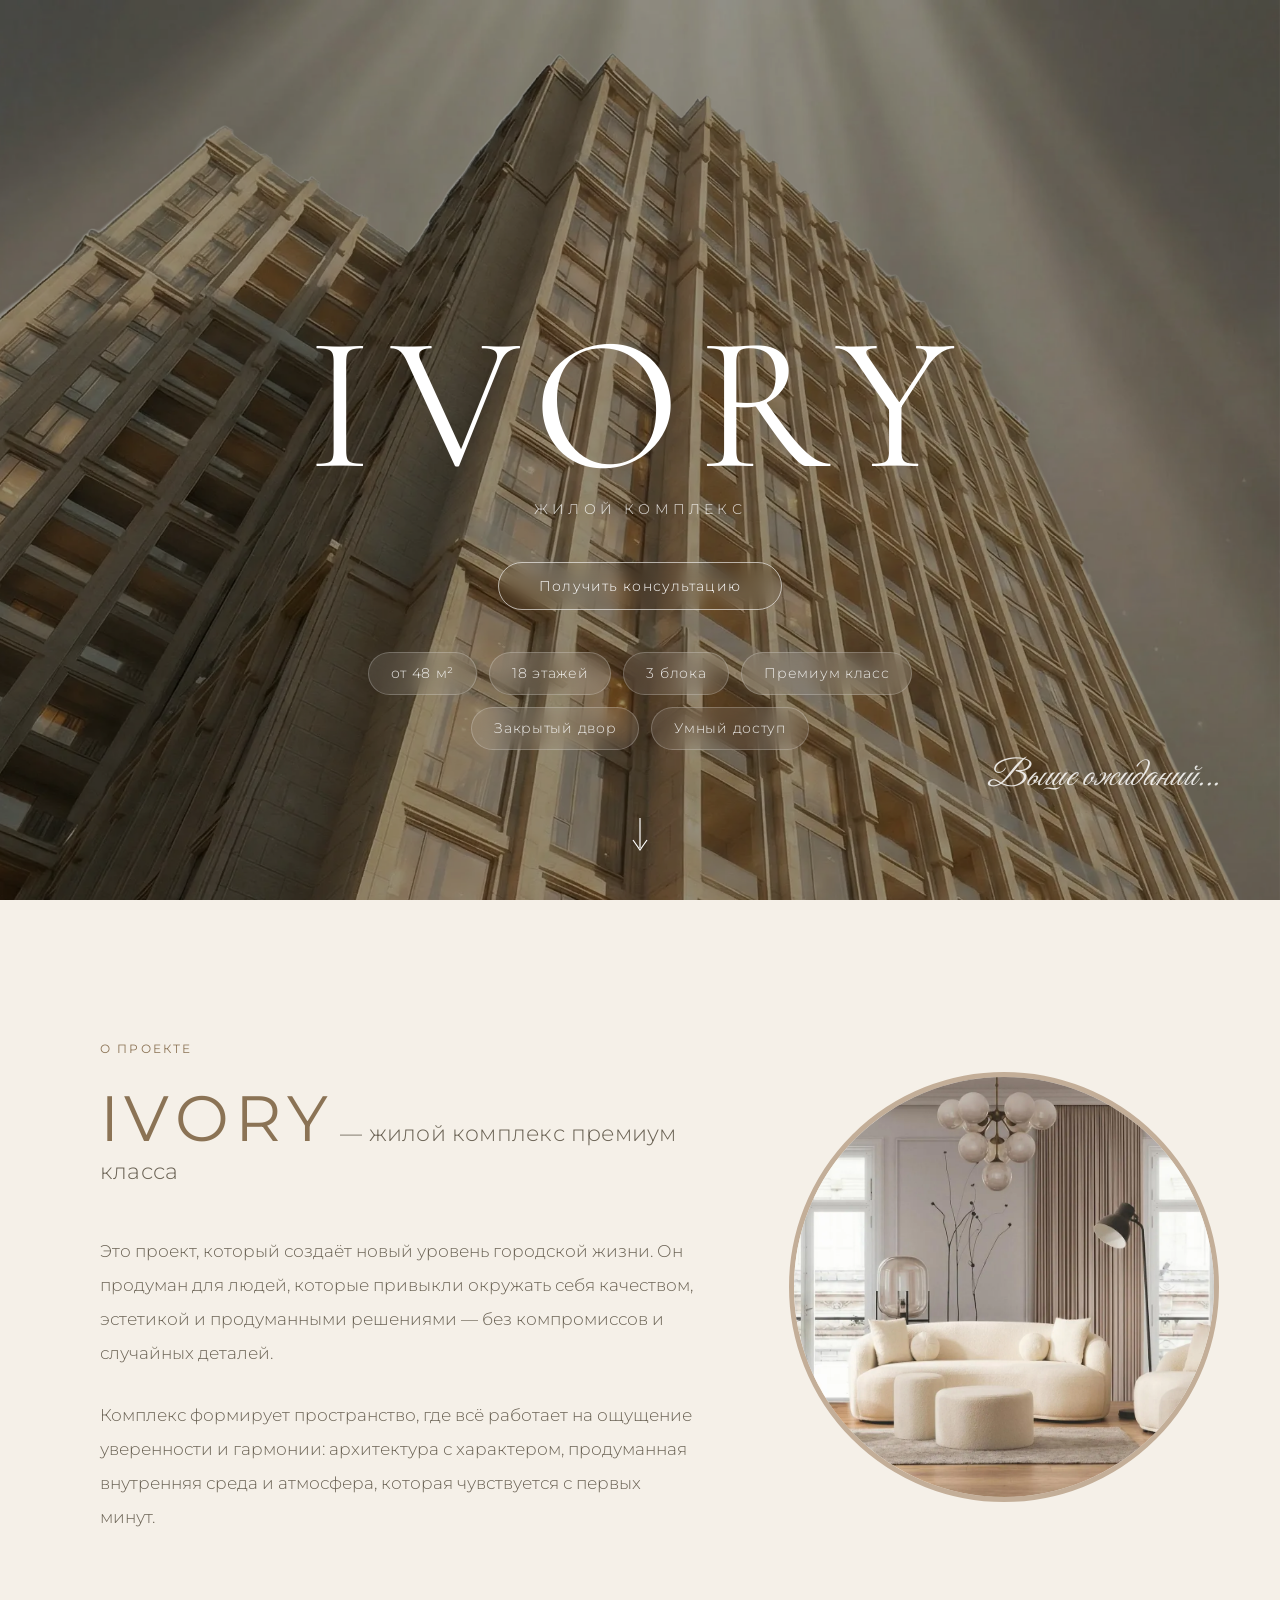
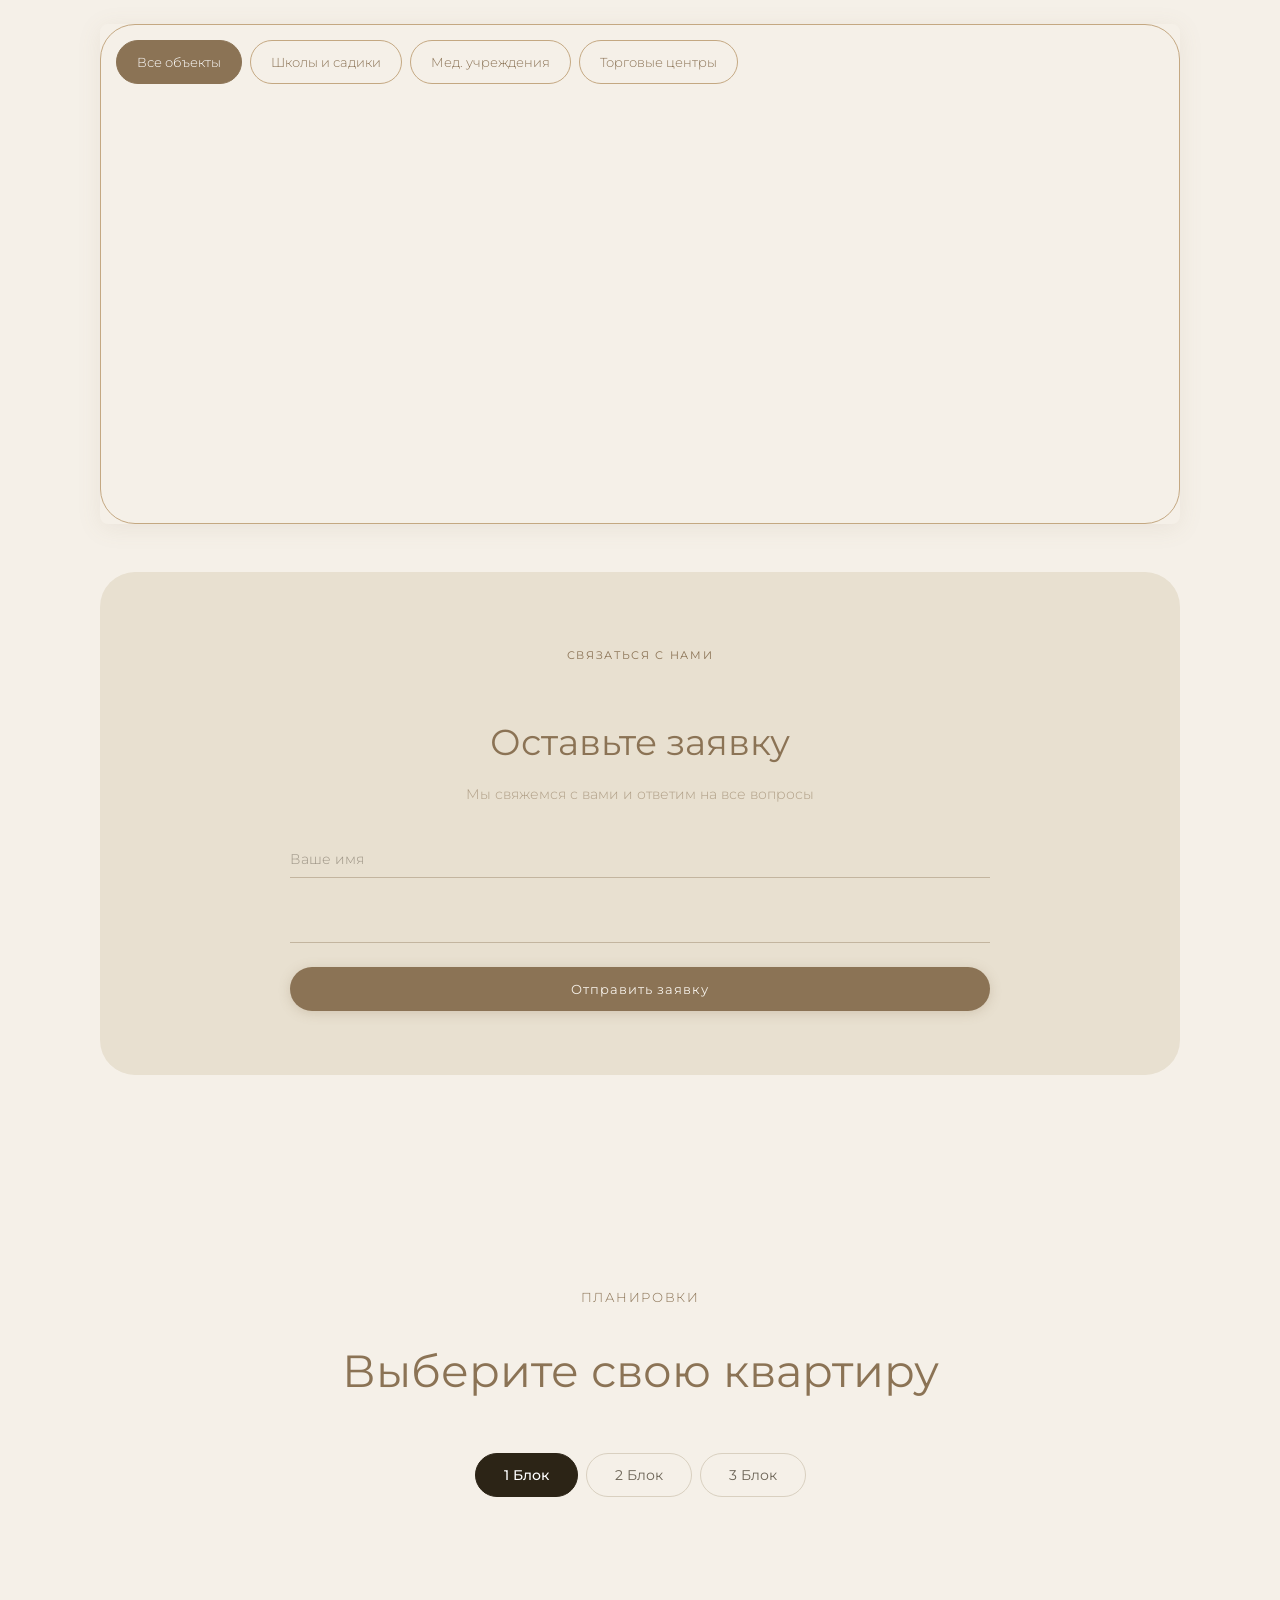
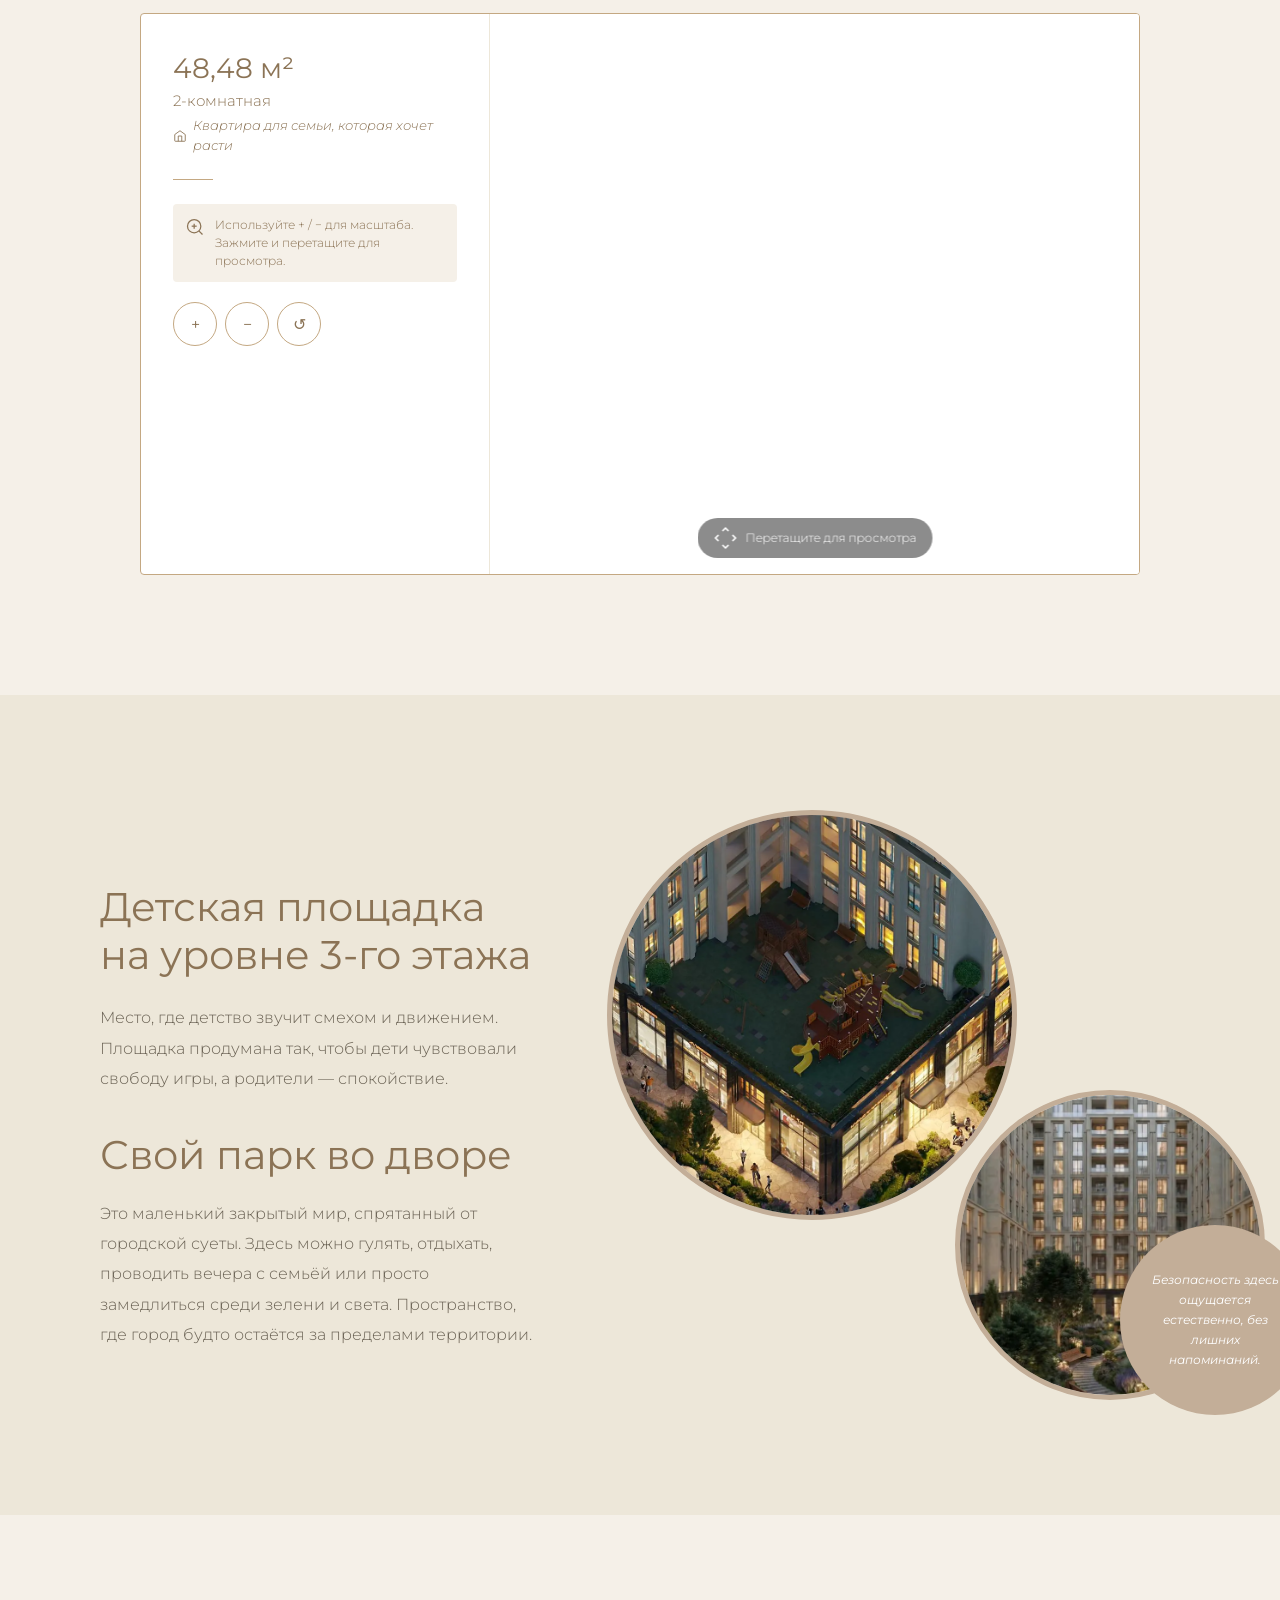
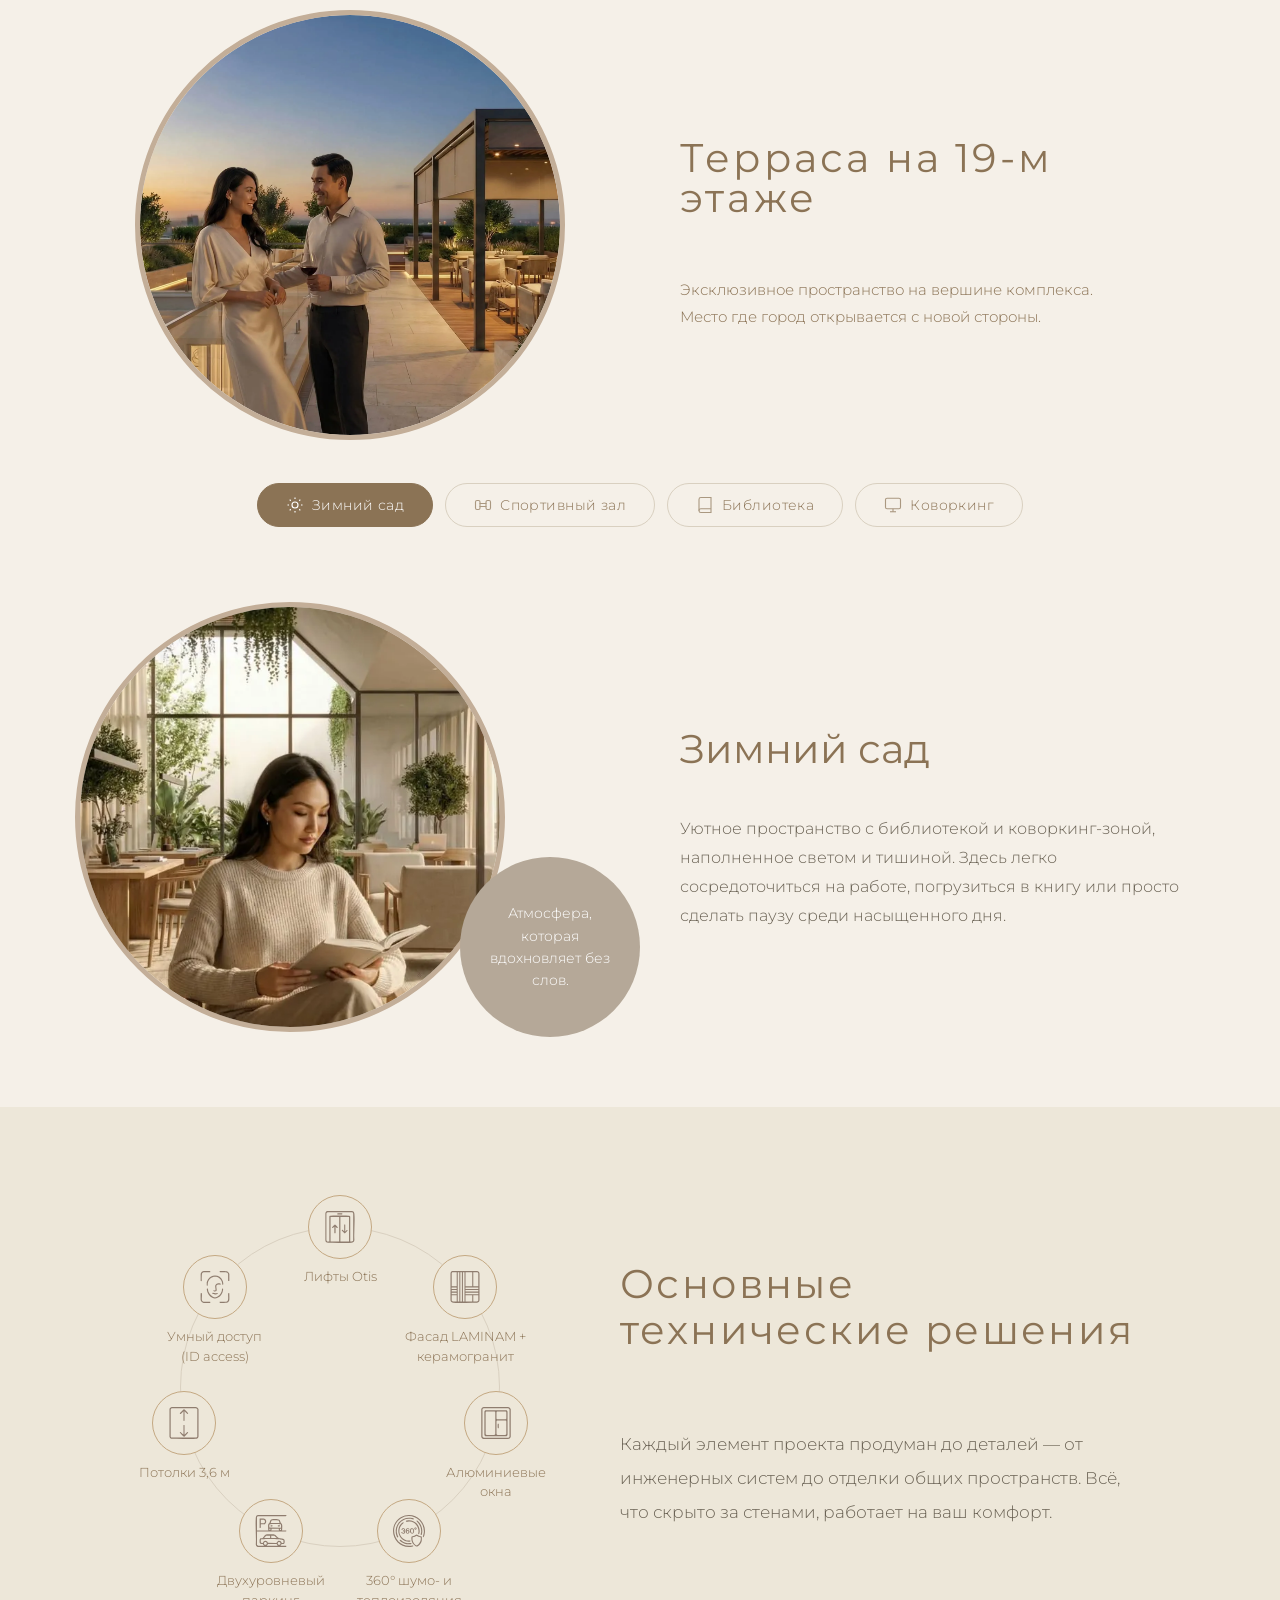
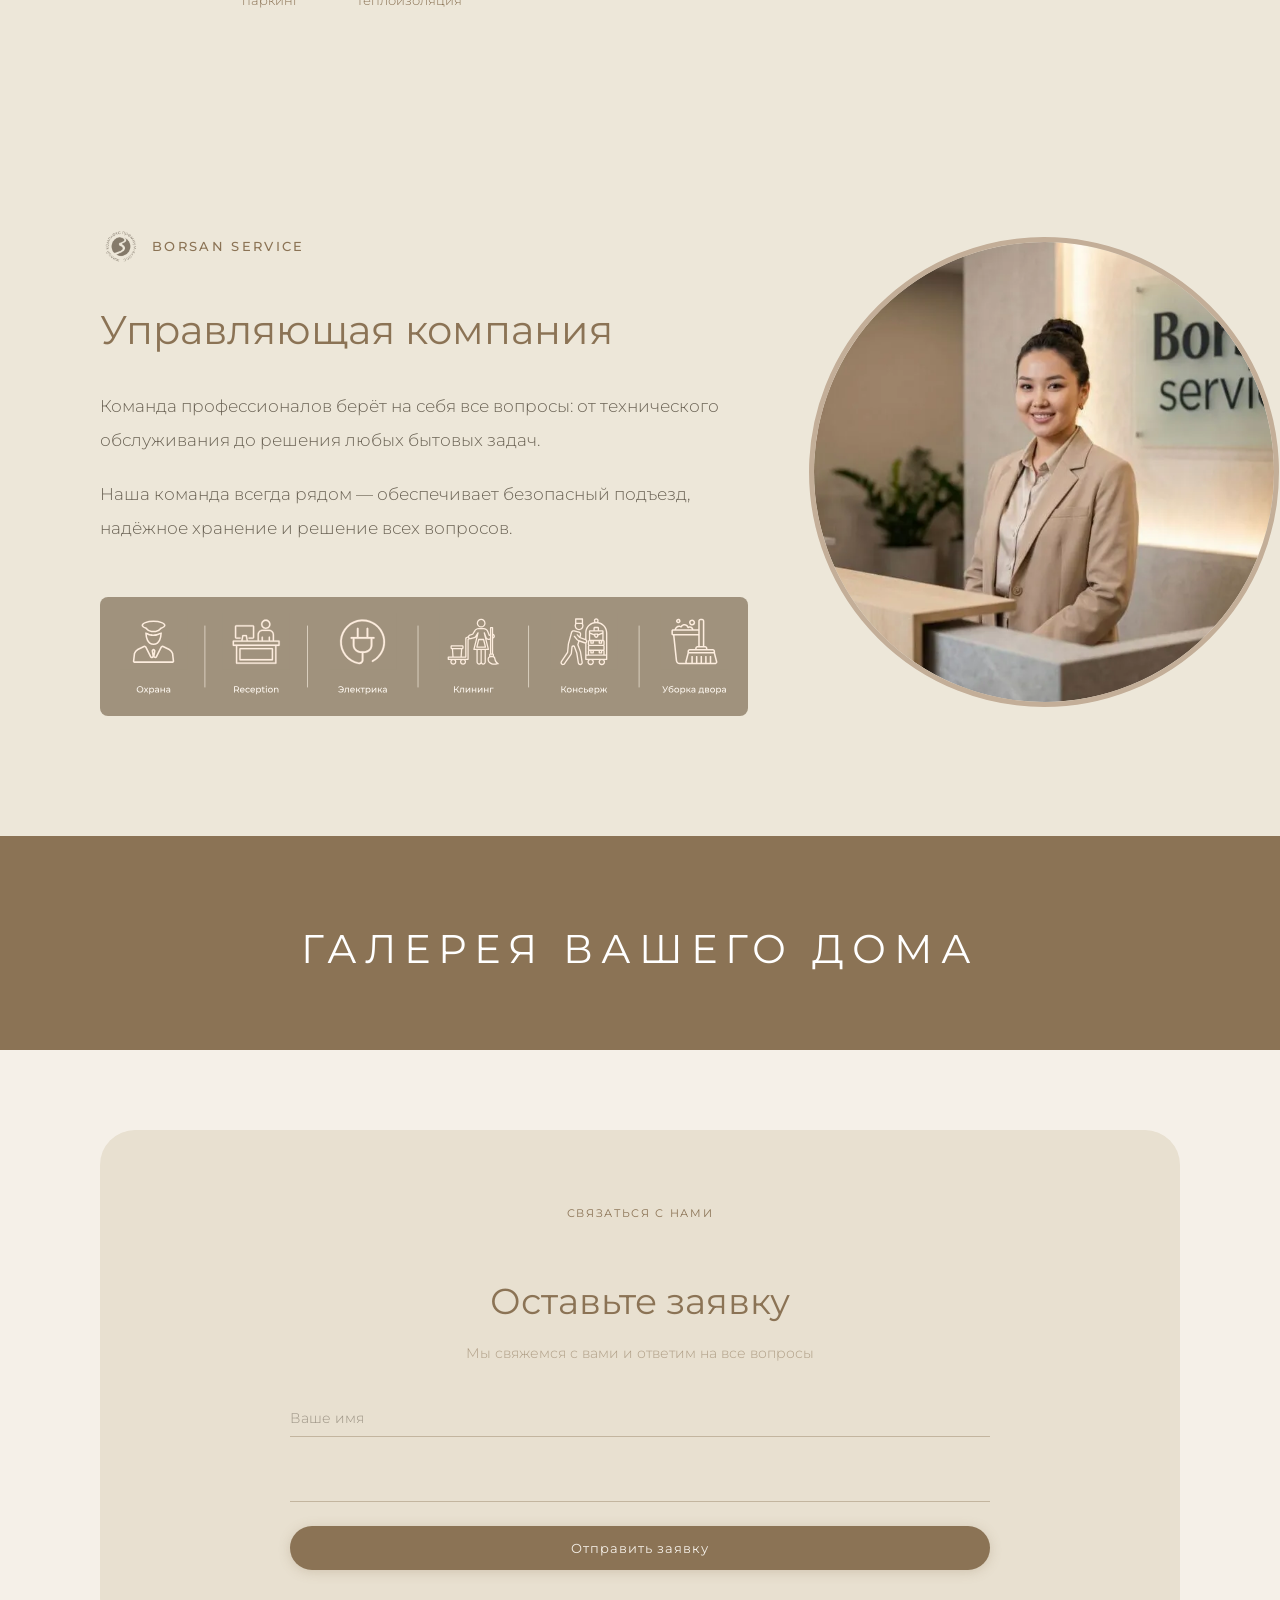
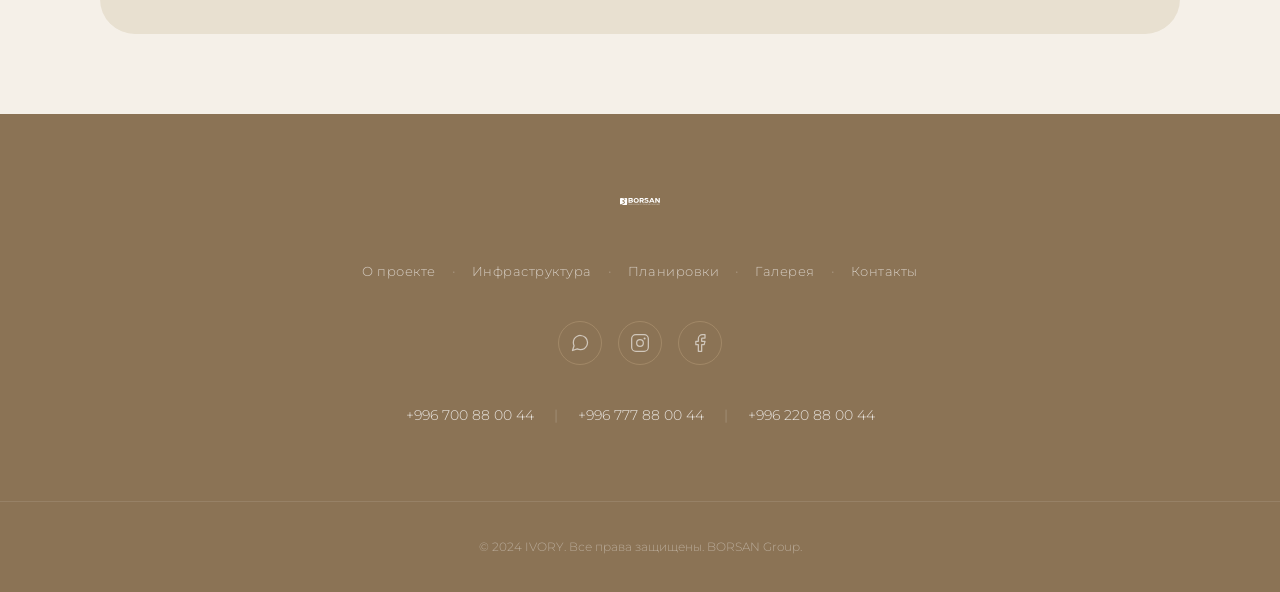
==== commit f649b1ab: "fix" ====
--- a/index.html
+++ b/index.html
@@ -642,8 +642,7 @@
   <footer class="footer">
       <div class="footer__top">
         <div class="footer__logo">
-          <img class="footer__logo-icon" src="prepared/footer/image/icon.jpg" alt="Borsan">
-          <span class="footer__logo-name">BORSAN</span>
+          <img class="footer__logo-icon" src="prepared/footer/image/BORSAN.svg" alt="Borsan">
         </div>
         <nav class="footer__nav">
           <a href="#about-section" class="footer__nav-link">О проекте</a>
--- a/css/style.css
+++ b/css/style.css
@@ -2527,7 +2527,7 @@
 
 /* ===== ФУТЕР ===== */
 .footer {
-  background: var(--dark-bg);
+  background: #8B7355;
   color: var(--white);
 }
 
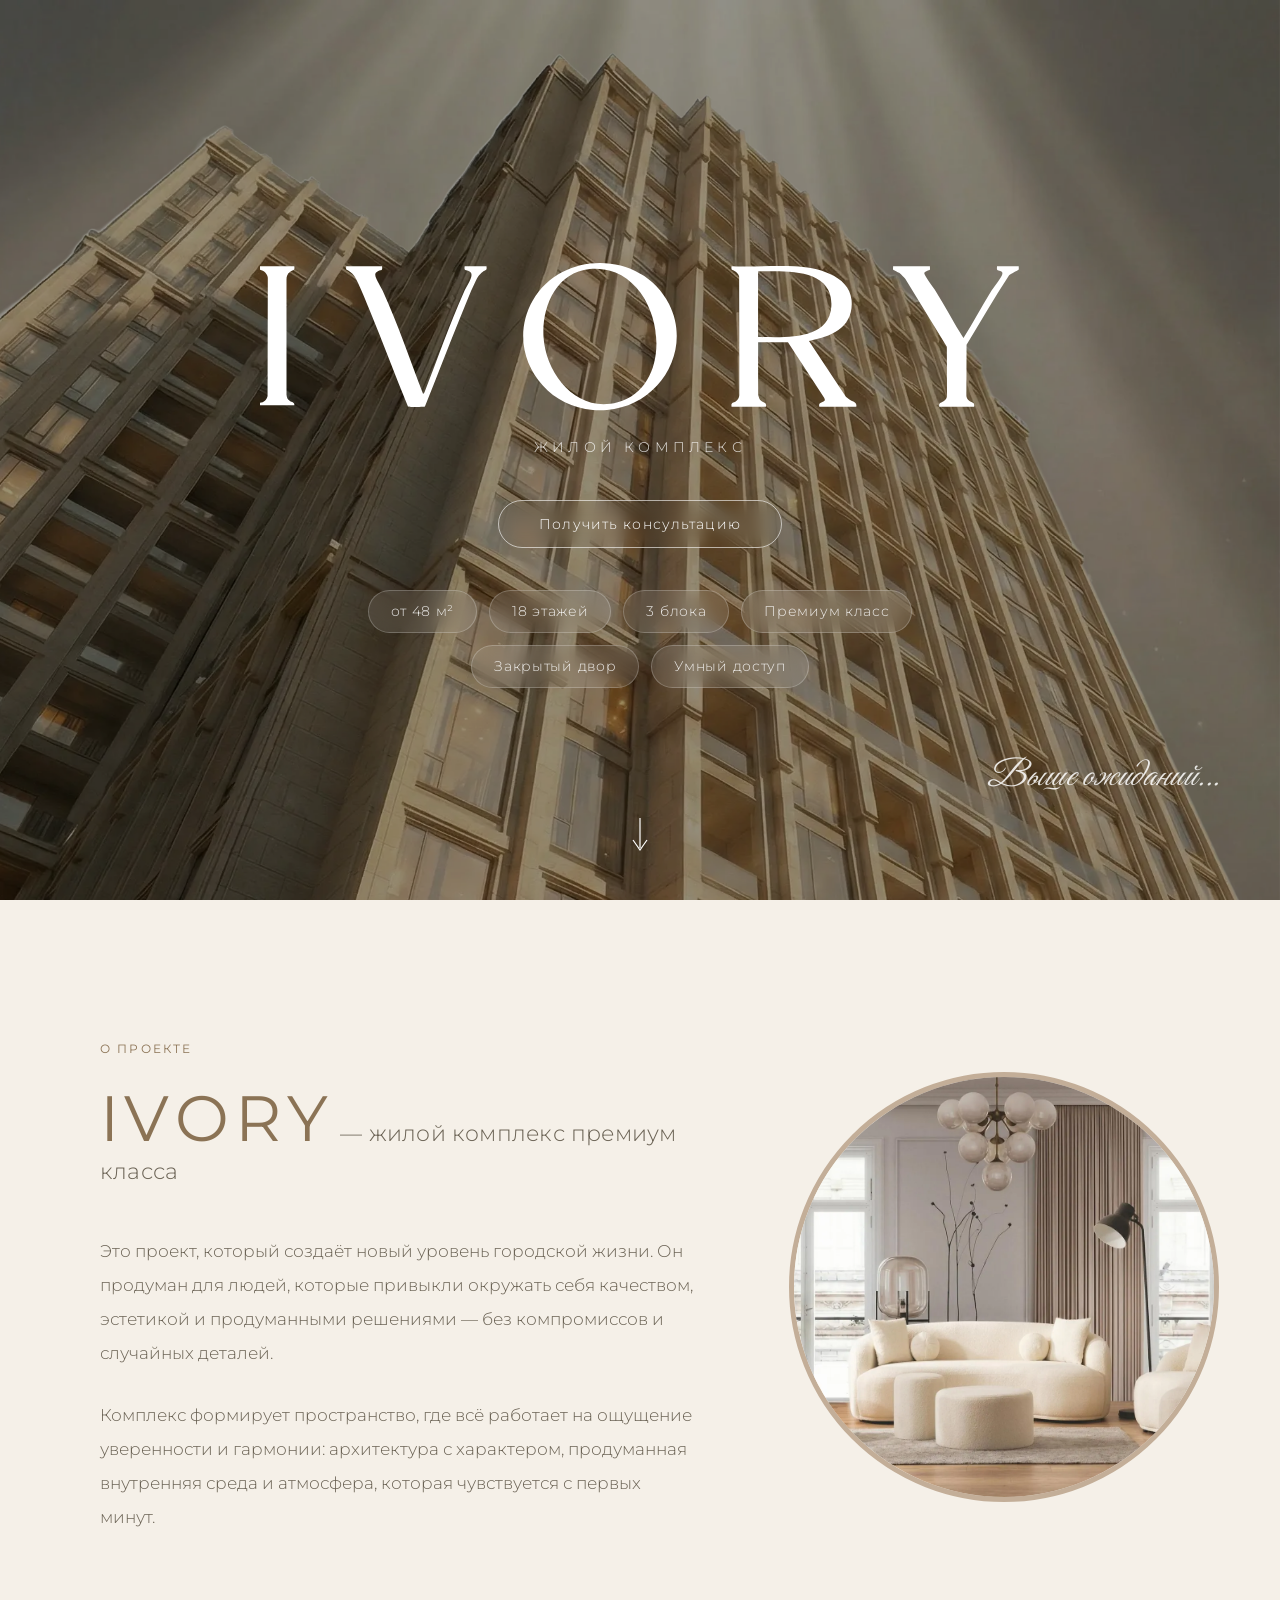
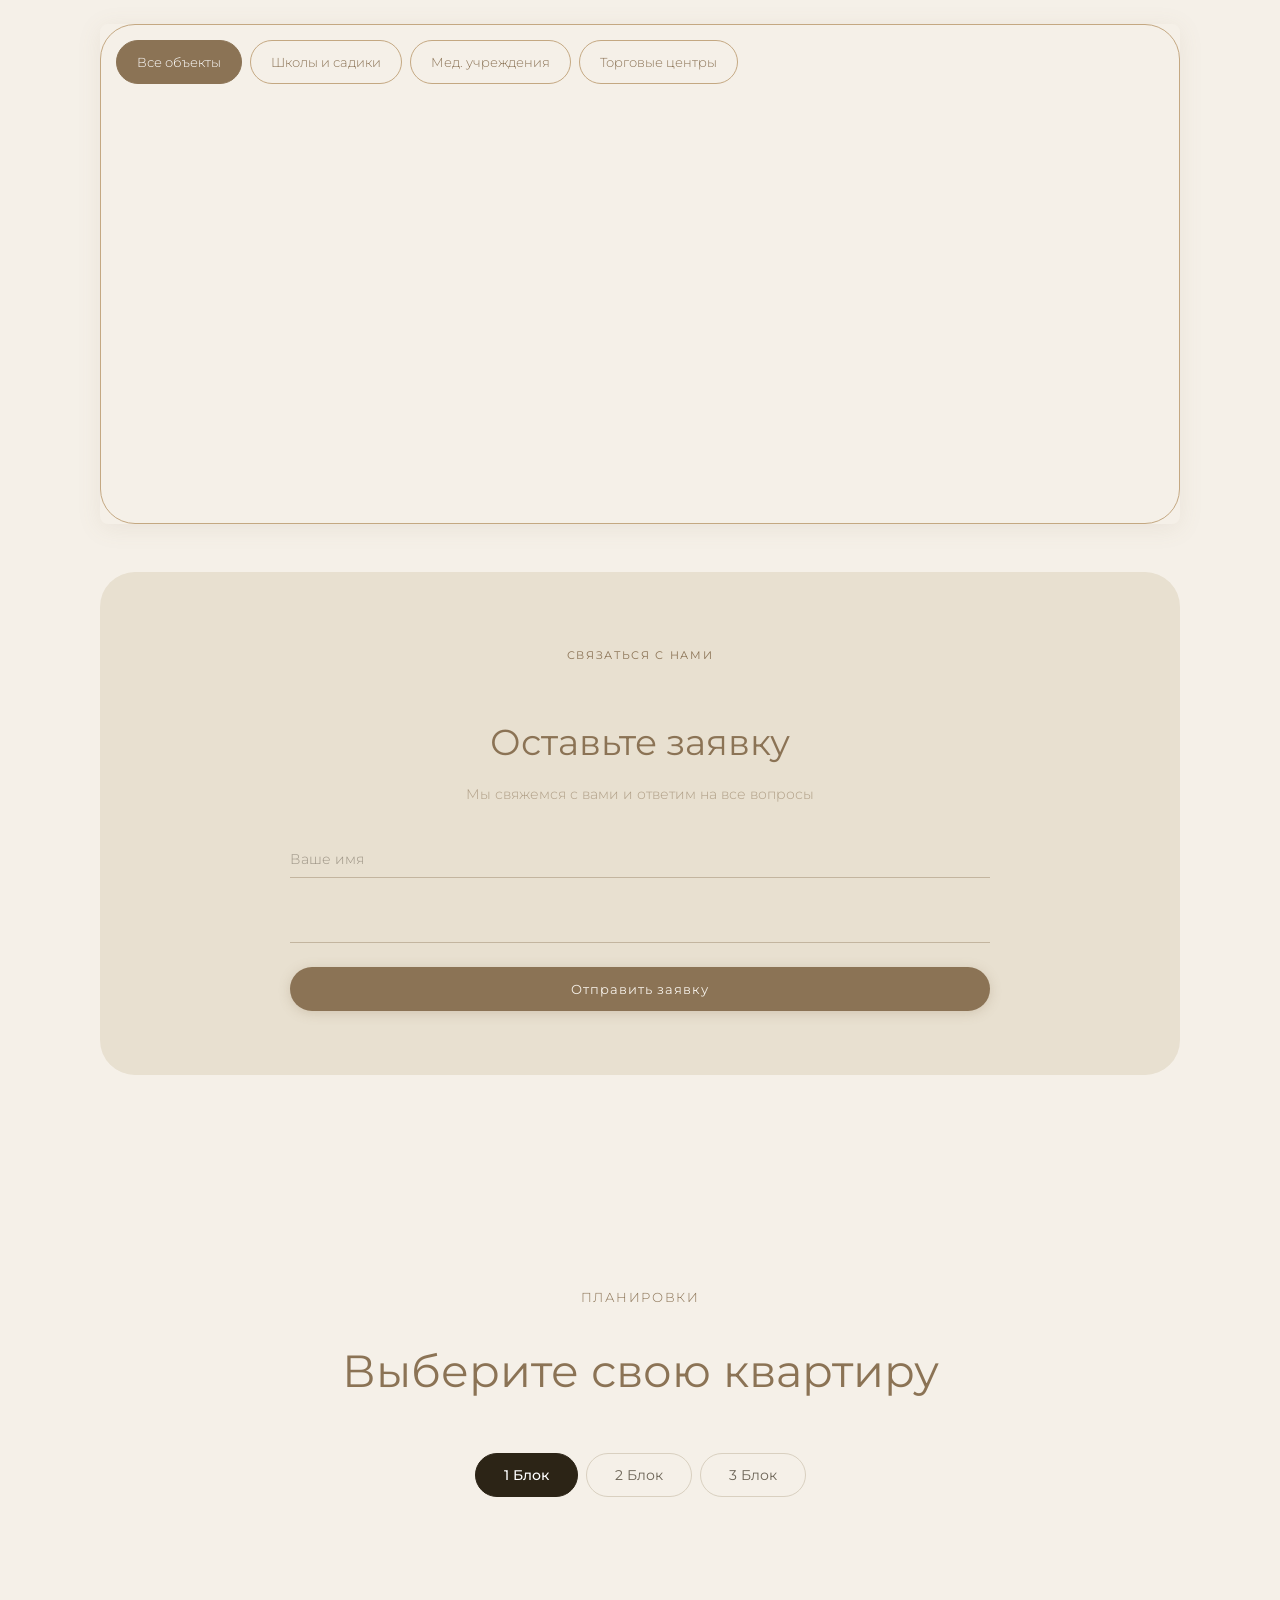
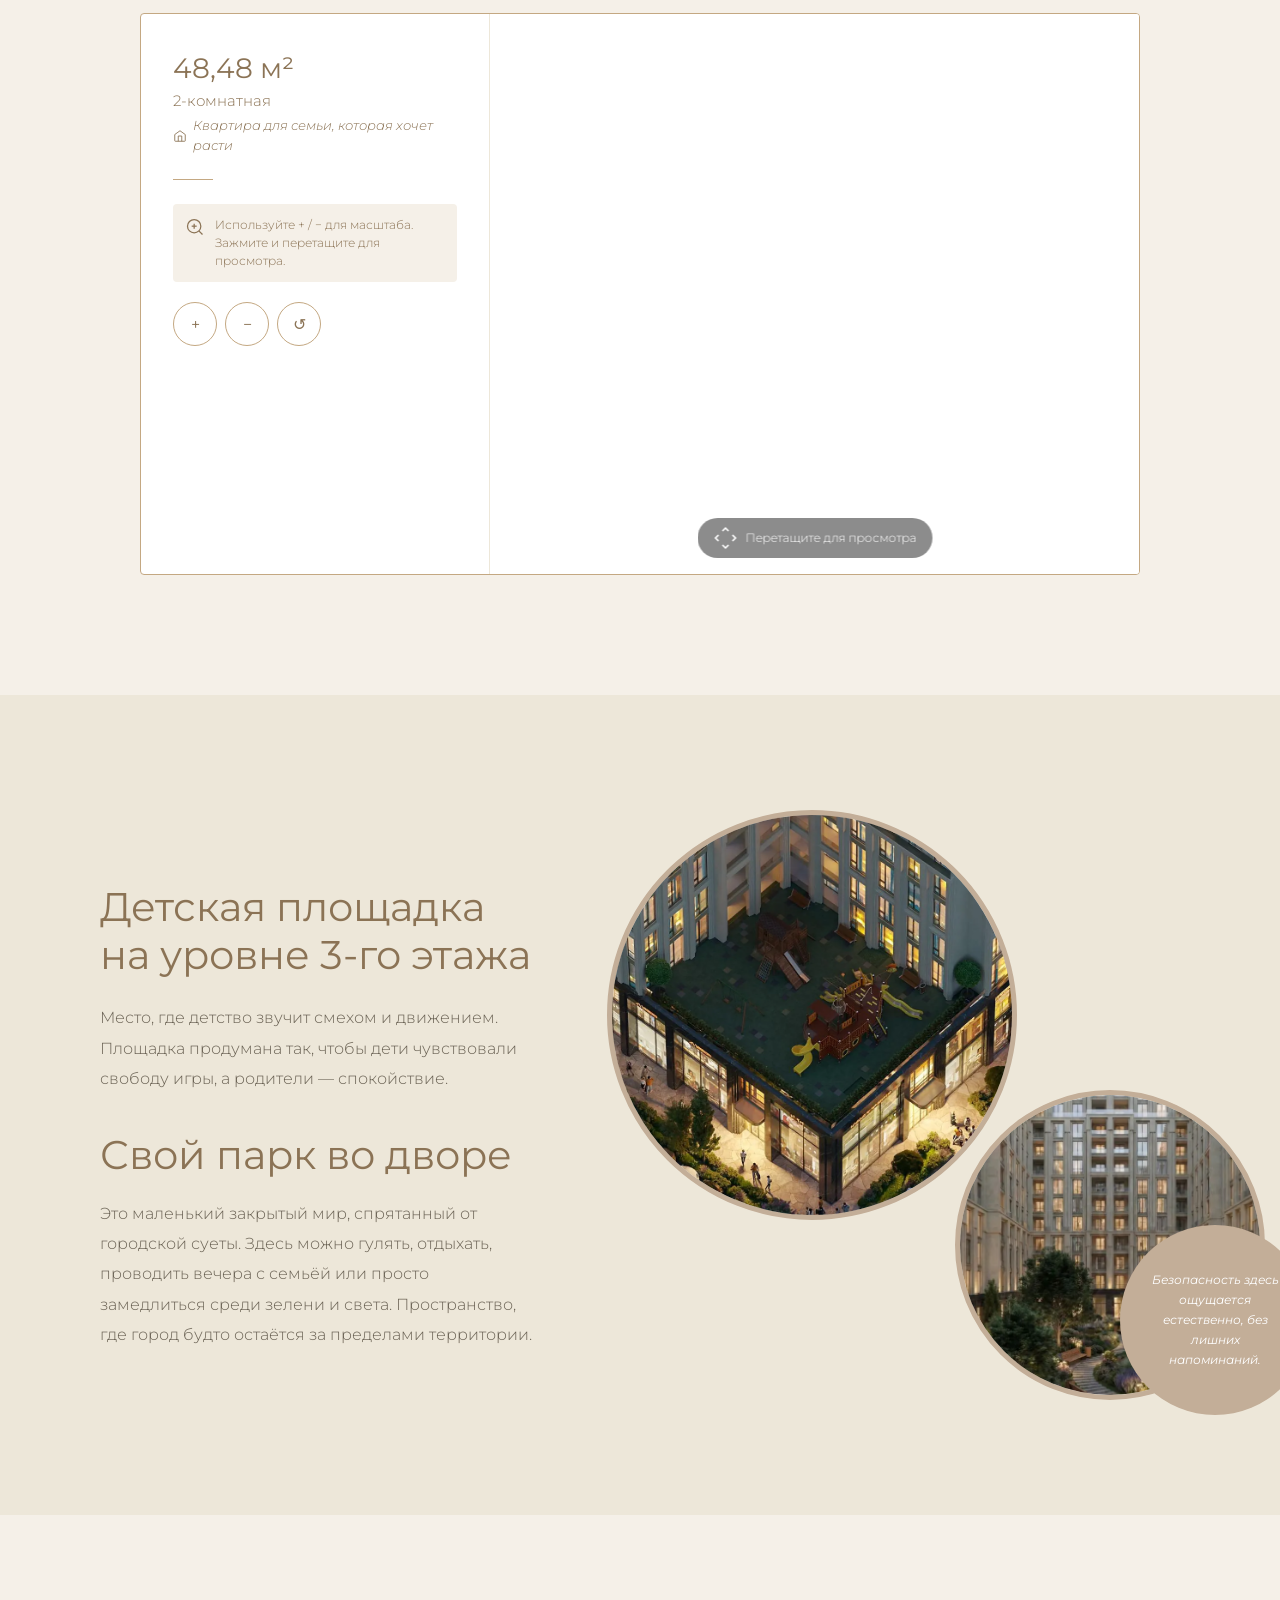
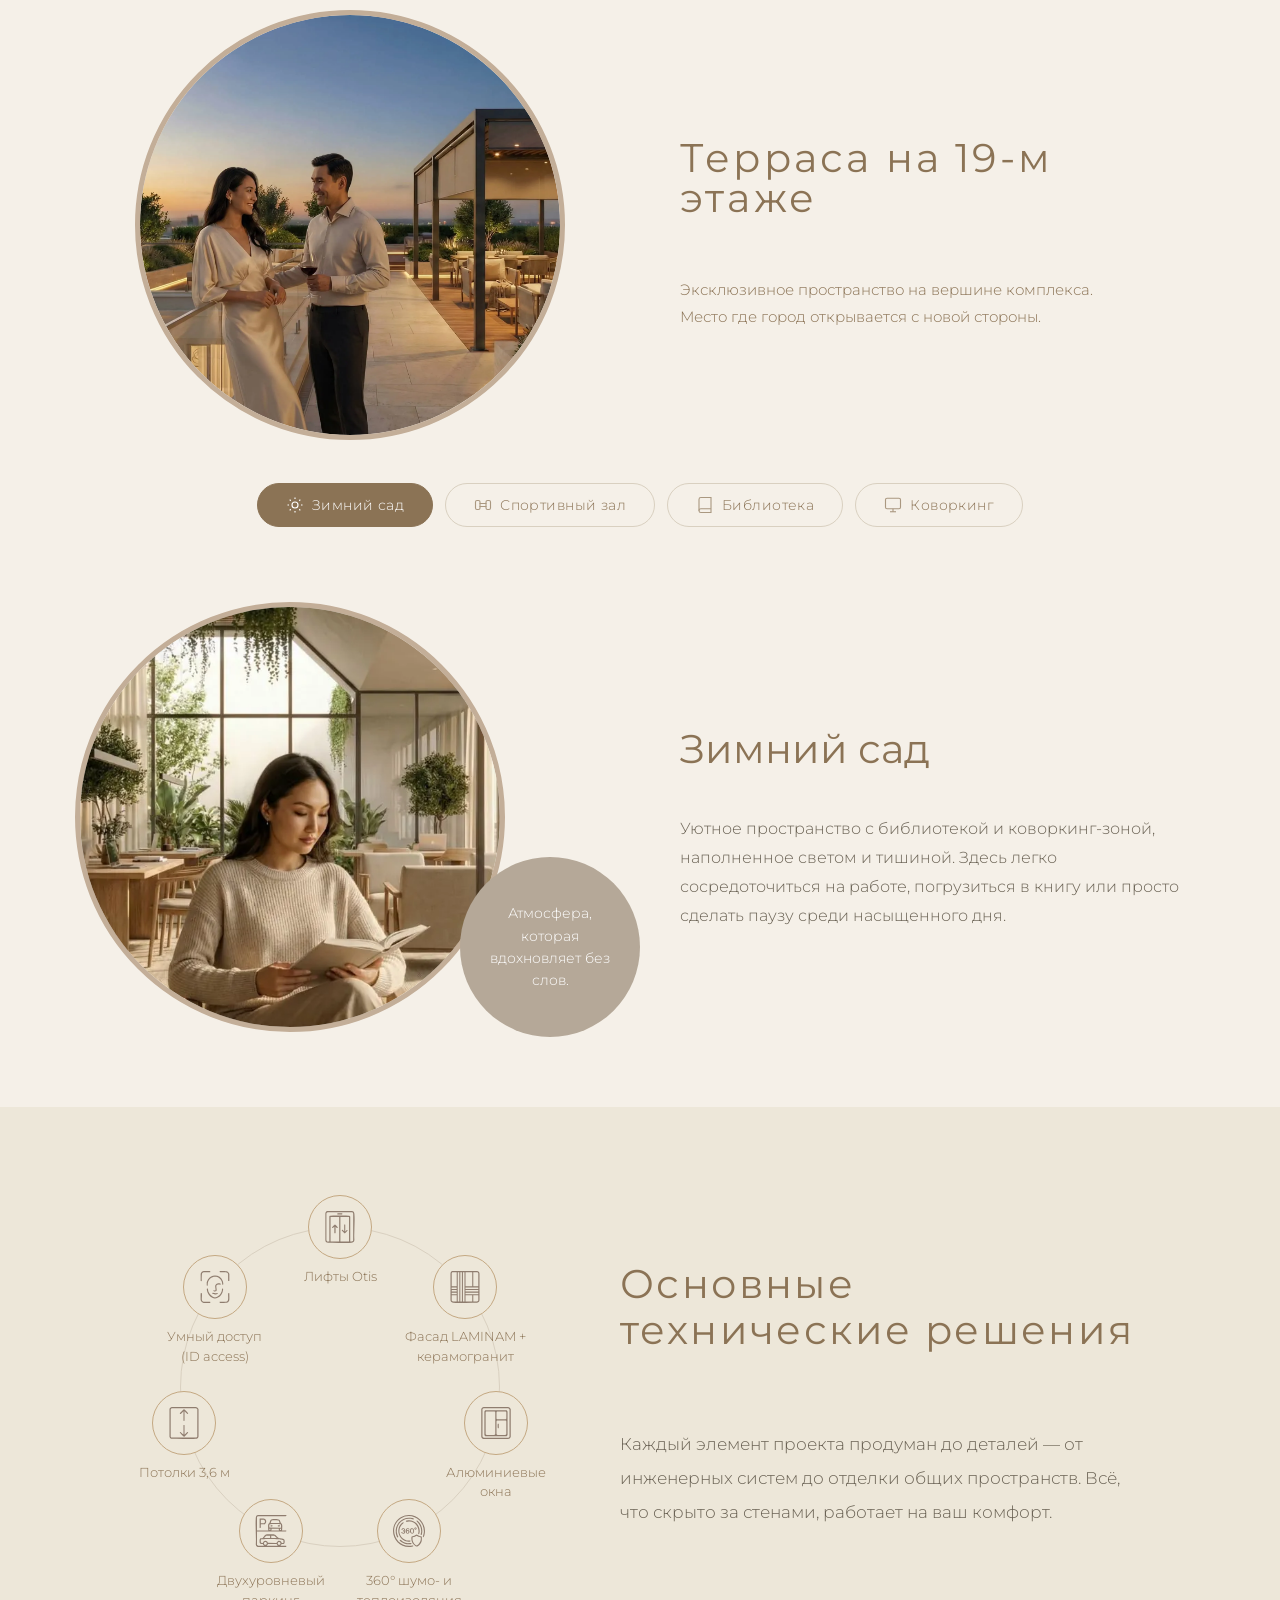
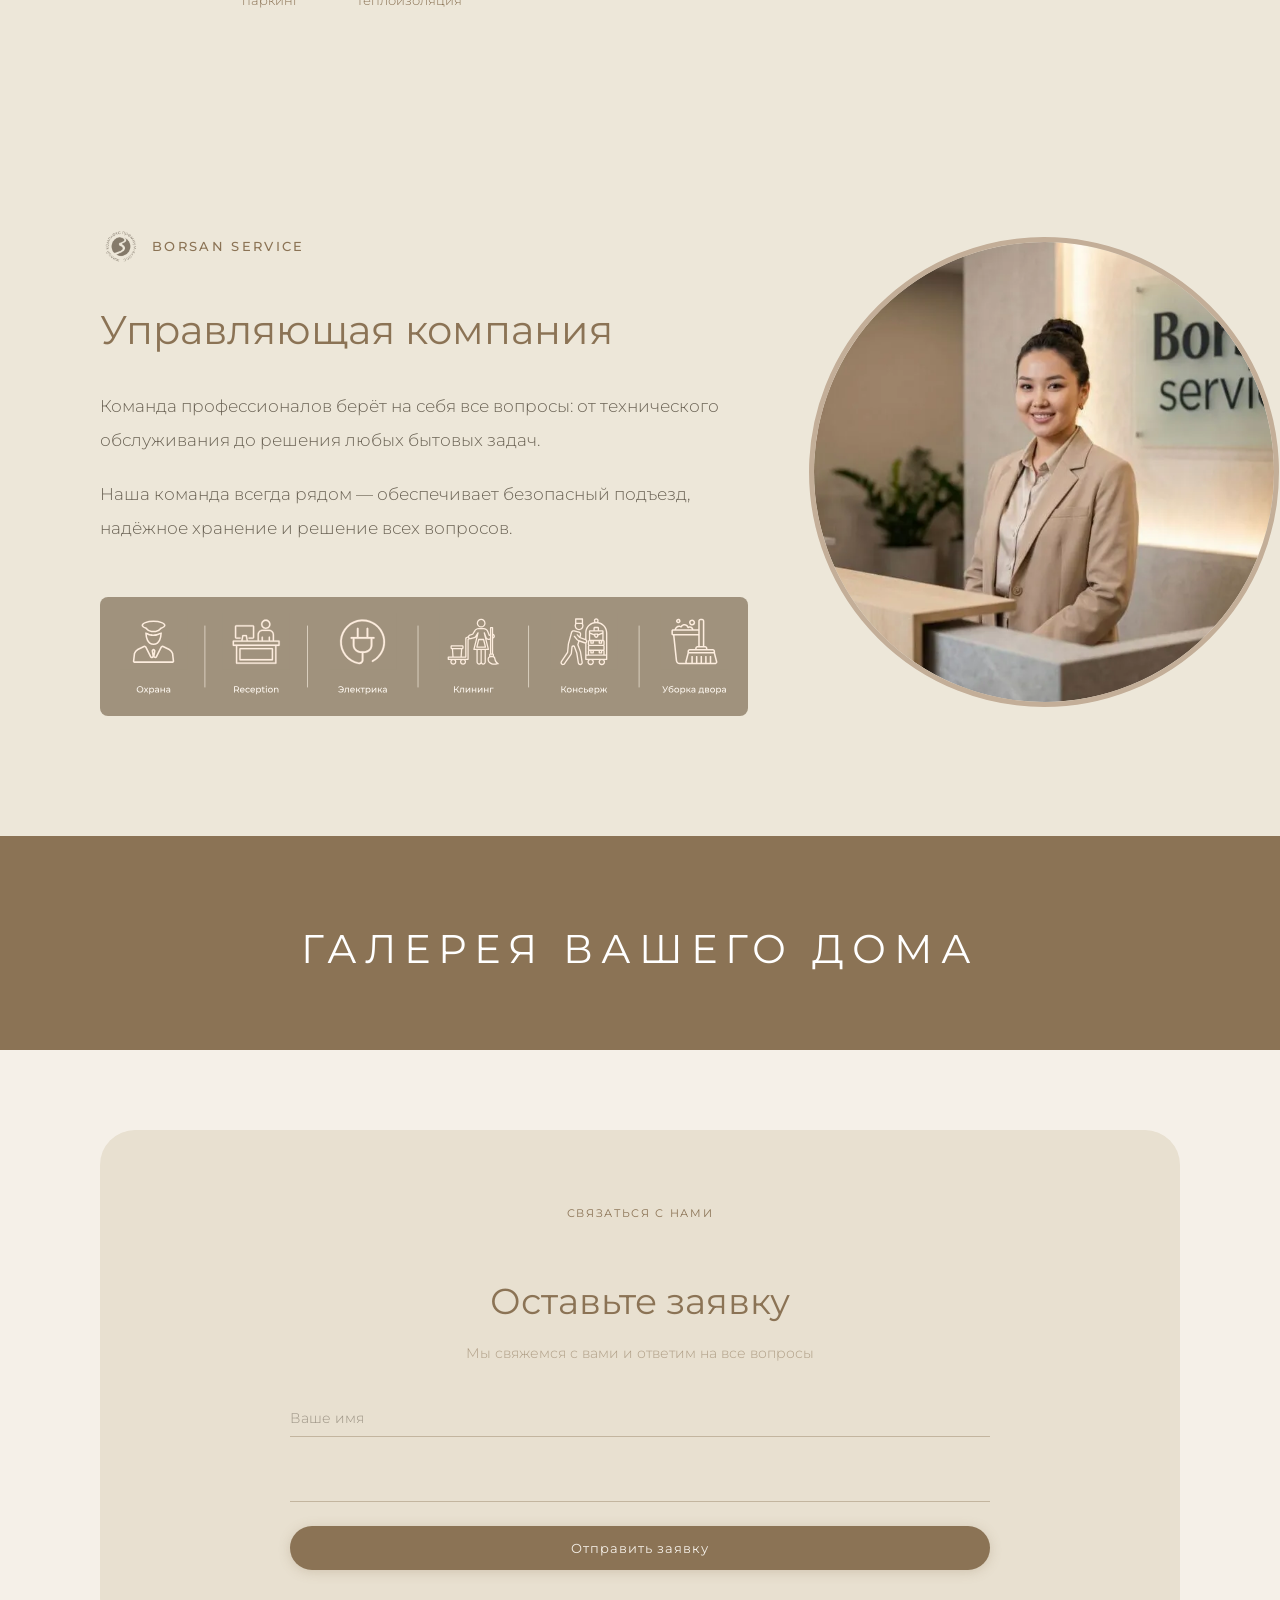
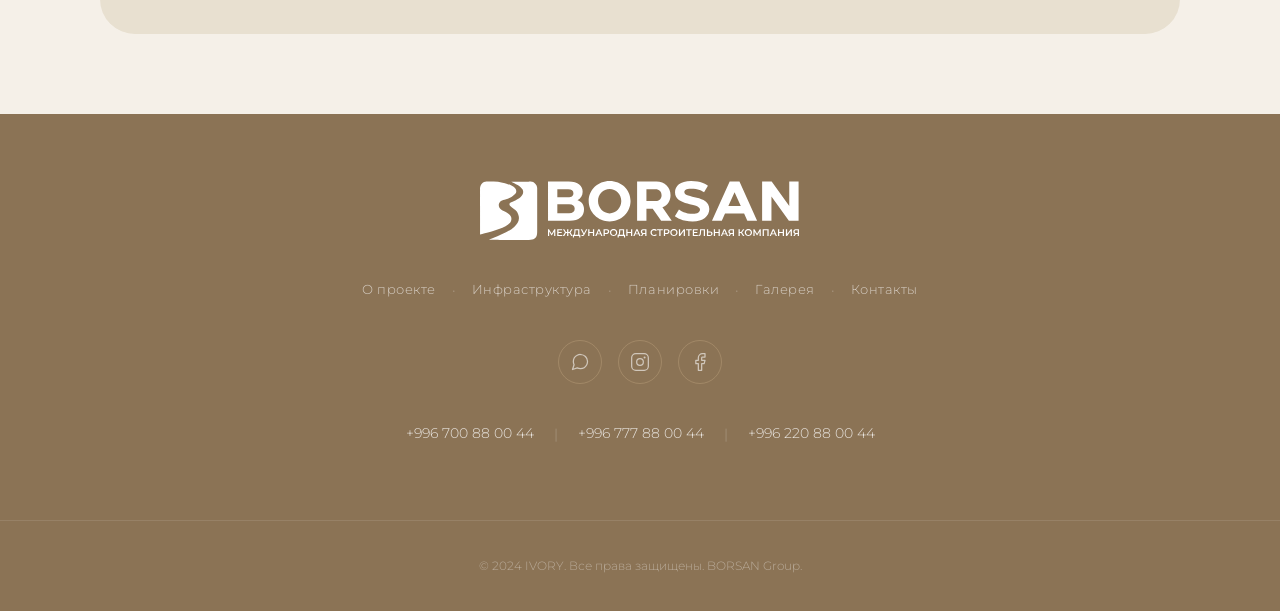
==== commit 39d21d6f: "fix" ====
--- a/index.html
+++ b/index.html
@@ -84,8 +84,8 @@
     <!-- Слой 2: здание — ближний план -->
     <div class="hero__layer" id="layerTop">
       <picture>
-        <source srcset="prepared/sections/01_hero/image/building.webp" type="image/webp">
-        <img src="prepared/sections/01_hero/image/building.png" alt="IVORY" loading="eager" fetchpriority="high" decoding="async">
+        <source srcset="prepared/sections/01_hero/image/building.webp" type="image/webp"></source>
+        <img src="prepared/sections/01_hero/image/building.webp" alt="IVORY" loading="eager" fetchpriority="high" decoding="async">
       </picture>
     </div>
 
@@ -94,7 +94,15 @@
 
     <!-- IVORY по центру -->
     <div class="hero__content">
-      <h1 class="hero__title" id="heroTitle">IVORY</h1>
+      <h1 class="hero__title" id="heroTitle">
+        <svg class="hero__title-logo" width="560" height="109" viewBox="0 0 560 109" fill="none" xmlns="http://www.w3.org/2000/svg" aria-label="IVORY">
+          <path d="M255.635 108.288C252.715 108.495 248.216 108.511 245.296 108.288C205.81 105.245 180.873 62.4837 201.087 27.5132C223.008 -10.4207 281.927 -8.82748 301.487 30.4287C318.862 65.2718 293.622 105.532 255.619 108.272L255.635 108.288ZM242.919 4.41193C217.935 6.94511 207.533 32.6114 208.921 54.7886C210.628 82.0959 233.554 111.044 263.58 102.68C311.427 89.3609 295.409 -0.909324 242.919 4.396V4.41193Z" fill="white"></path>
+          <path d="M0 2.38867H25.2556C25.8938 5.8459 24.2824 4.95371 22.2243 6.41945C20.1662 7.88518 19.5121 9.70142 19.5121 12.0912V97.0561C19.7673 99.1591 20.3098 100.545 22.0807 101.756C23.4368 102.68 25.7023 102.664 25.2716 104.863H0V102.967C2.72818 102.935 5.08941 100.657 5.56804 98.0279L5.74354 10.96C5.48827 7.85332 2.87177 5.78217 0 5.0493V2.38867Z" fill="white"></path>
+          <path d="M347.484 106.01C346.878 102.409 348.537 103.222 350.516 101.979C352.031 101.023 353.084 99.2067 353.228 97.4383L353.052 9.98805C352.733 8.45858 351.568 7.1203 350.292 6.25998C348.266 4.88984 346.91 5.82982 347.484 2.38853C362.848 2.93021 378.691 1.68752 394.007 2.37259C409.323 3.05767 434.196 8.44265 435.887 27.3538C437.674 47.3165 421.273 54.3584 404.521 57.4333L431.691 98.5695C432.536 99.0952 433.222 99.8759 434.02 100.449C436.477 102.218 440.194 102.441 439.349 106.01H412.179C410.679 101.198 418.162 103.715 415.689 99.2705L389.029 58.3892H367.028V97.0559C367.028 97.5498 368.145 100.354 368.544 100.88C370.299 103.094 373.697 102.122 372.756 106.01H347.5H347.484ZM366.996 54.5815C384.993 54.6771 419.231 57.7678 420.97 32.3086C422.948 3.23291 386.556 5.92541 366.996 6.19625V54.5815Z" fill="white"></path>
+          <path d="M89.9345 2.38849C90.4132 5.95724 89.408 4.81014 87.1744 5.92538C85.2759 6.86536 84.5739 7.4867 85.0525 9.7331C85.5312 11.9795 89.1847 17.7787 90.3972 20.4234C101.741 45.1657 110.34 71.1347 120.184 96.4823L121.141 95.3352C130.905 70.6408 139.473 45.4206 150.353 21.1722C151.693 18.177 155.092 12.9673 155.698 10.1155C156.097 8.20364 155.874 7.05654 154.135 6.11656C151.885 4.8898 150.162 6.11656 150.8 2.38849H166.866C167.472 5.6864 166.068 4.98539 164.218 6.41926C161.33 8.6338 160.341 10.3704 158.761 13.5568C154.39 22.4308 150.577 32.7866 146.78 42.0111C138.148 63.0253 130.203 84.3263 121.668 105.388C121.396 105.978 120.934 105.946 120.375 106.01C119.067 106.153 109.367 106.201 109.032 105.755C99.4273 82.3189 90.6684 58.5325 80.9363 35.1445C78.1922 28.5487 75.4481 21.5068 72.4008 15.0703C70.1672 10.3385 69.6407 8.92057 65.2692 5.78199C63.5462 4.55523 63.1952 5.43148 63.5302 2.37256H89.9345V2.38849Z" fill="white"></path>
+          <path d="M493.657 2.38849C493.53 3.07356 493.897 4.4915 493.594 5.00132C493.227 5.5908 489.302 5.90944 489.509 7.82127C489.717 9.7331 496.338 18.2567 497.806 20.5668C504.985 31.9581 511.095 44.0026 518.355 55.3462C525.343 44.2735 531.326 32.5795 538.282 21.4749C540.499 17.938 545.078 12.6008 546.626 9.20735C548.412 5.2881 544.073 6.37147 543.211 5.06505C542.797 4.42778 543.116 3.15322 543.036 2.38849H559.102C559.006 3.15322 559.341 4.44371 558.926 5.06505C558.687 5.41555 552.289 8.12398 551.635 9.60565C540.691 26.0474 530.943 43.3813 520.636 60.2691L520.493 98.1552C520.62 99.5413 521.673 100.816 522.742 101.628C524.832 103.19 526.858 102.361 526.188 105.994H500.55C499.88 102.441 501.906 103.237 503.996 101.628C505.081 100.784 506.118 99.5731 506.245 98.1552L506.102 61.7986L475.454 11.5493C474.129 10.3544 472.853 8.586 471.433 7.55043C470.651 6.97688 466.695 5.22437 466.551 4.98539C466.248 4.50744 466.615 3.05763 466.487 2.37256H493.657V2.38849Z" fill="white"></path>
+        </svg>
+      </h1>
       <p class="hero__subtitle" id="heroSubtitle">ЖИЛОЙ КОМПЛЕКС</p>
       <button class="hero__cta-btn" id="openModal">Получить консультацию</button>
       <div class="hero__tags">
--- a/css/style.css
+++ b/css/style.css
@@ -447,6 +447,7 @@
   align-items: center;
   gap: 10px;
   pointer-events: none;
+  transform: translateY(-6vh);
 }
 
 .hero__title {
@@ -458,6 +459,17 @@
   color: var(--white);
   line-height: 1;
   margin-bottom: 8px;
+  display: flex;
+  justify-content: center;
+  align-items: center;
+}
+
+.hero__title img,
+.hero__title-logo {
+  width: clamp(280px, 60vw, 760px);
+  max-width: 86vw;
+  height: auto;
+  display: block;
 }
 
 .hero__subtitle {
@@ -467,7 +479,7 @@
   letter-spacing: 0.3em;
   text-transform: uppercase;
   color: rgba(255, 255, 255, 0.85);
-  margin-top: -20px;
+  margin-top: 8px;
   margin-bottom: 32px;
 }
 
@@ -2550,14 +2562,12 @@
 .footer__logo {
   display: flex;
   align-items: center;
-  gap: 14px;
 }
 
 .footer__logo-icon {
   display: block;
-  width: 40px;
-  height: 40px;
-  object-fit: contain;
+  width: 320px;
+  height: auto;
   flex-shrink: 0;
 }
 
@@ -2903,8 +2913,8 @@
   }
 
   .footer__logo-icon {
-    width: 16px;
-    height: 16px;
+    width: 220px;
+    height: auto;
   }
 
   .footer__logo-name {
@@ -3182,7 +3192,7 @@
   html {
     font-size: 14px;
   }
-  
+
   body {
     -webkit-text-size-adjust: 100%;
     overscroll-behavior: contain;
@@ -3328,6 +3338,25 @@
   .hero {
     height: 100vh;
     min-height: 500px;
+  }
+
+  .hero__content {
+    transform: translateY(-3vh);
+    width: 100%;
+    max-width: 100vw;
+    padding: 0 16px;
+    box-sizing: border-box;
+  }
+
+  .hero__title {
+    width: 100%;
+    max-width: 100%;
+    overflow: hidden;
+  }
+
+  .hero__title-logo {
+    width: min(82vw, 420px);
+    max-width: 82vw;
   }
 
   .hero__layer {
@@ -4355,4 +4384,4 @@
 @media (max-width: 768px) {
   .phone-dropdown { width: 200px; }
   .phone-option { padding: 8px 10px; font-size: 13px; }
-}
+}
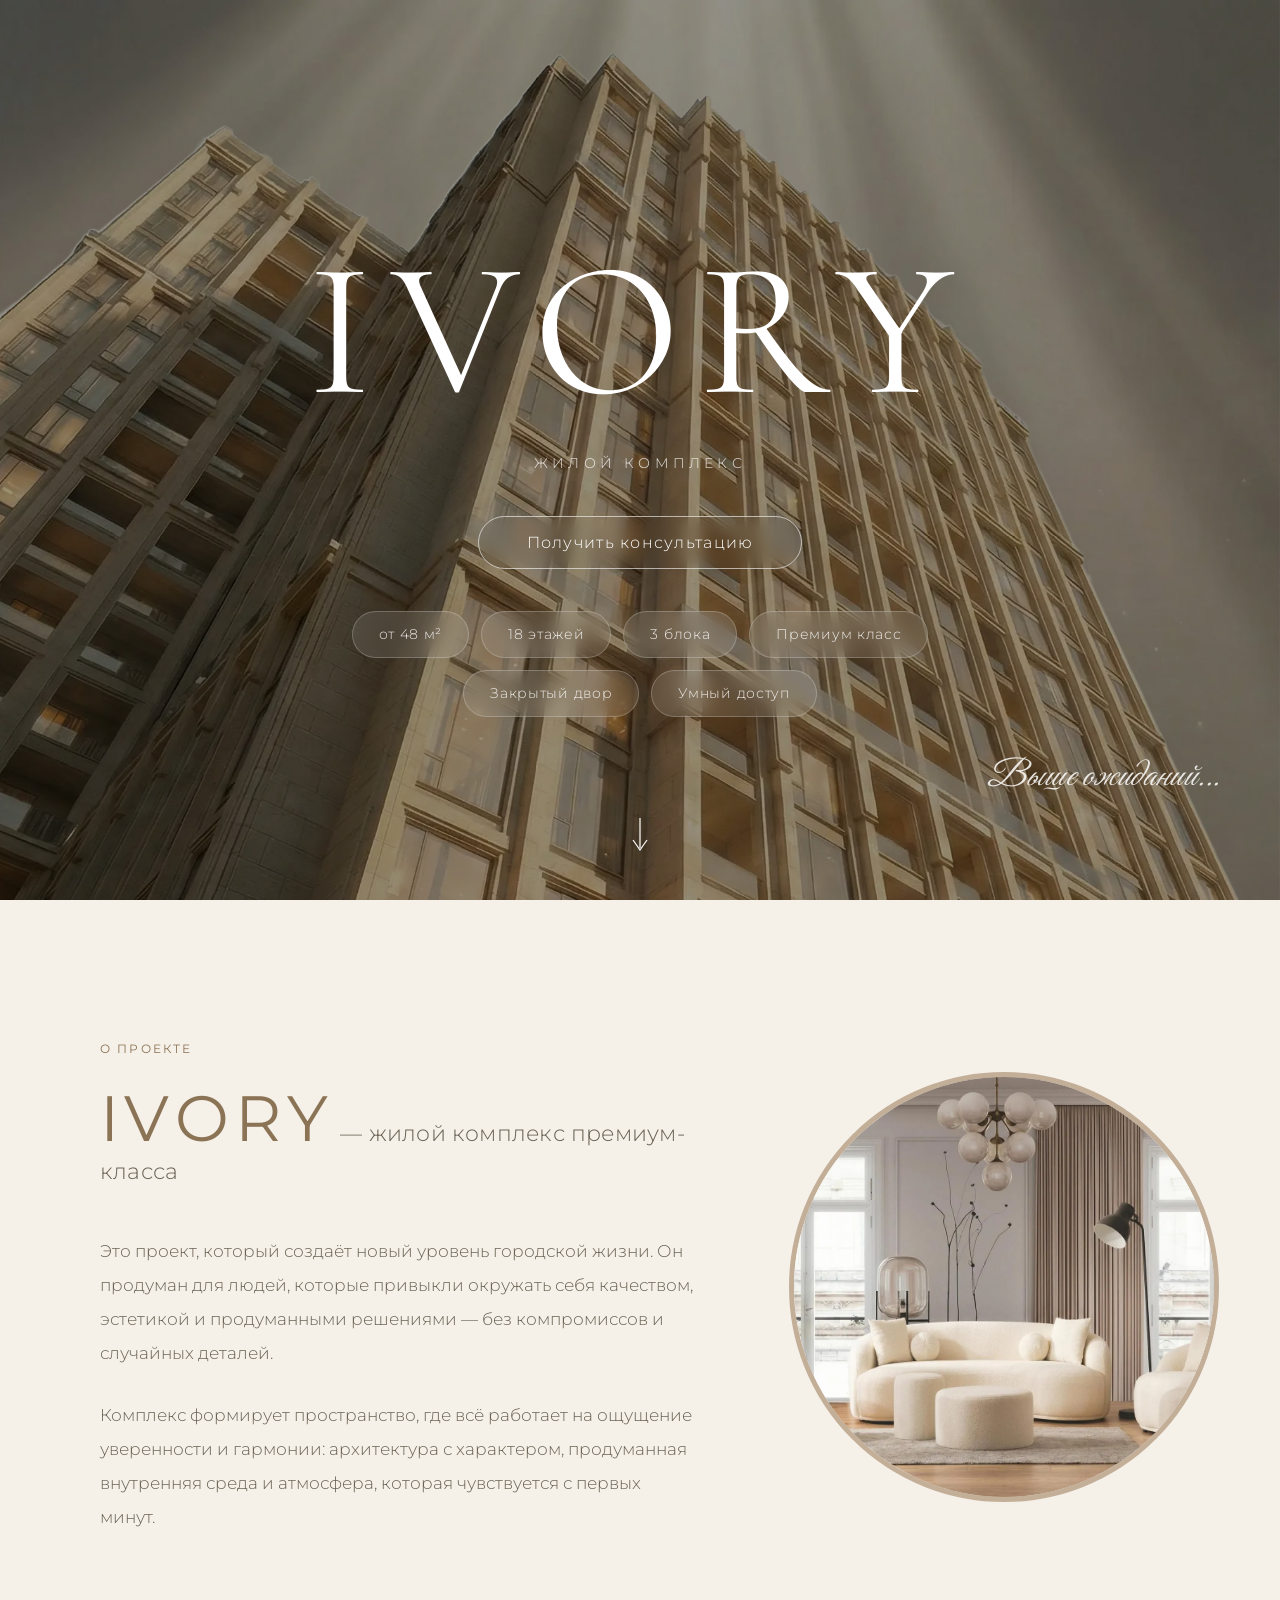
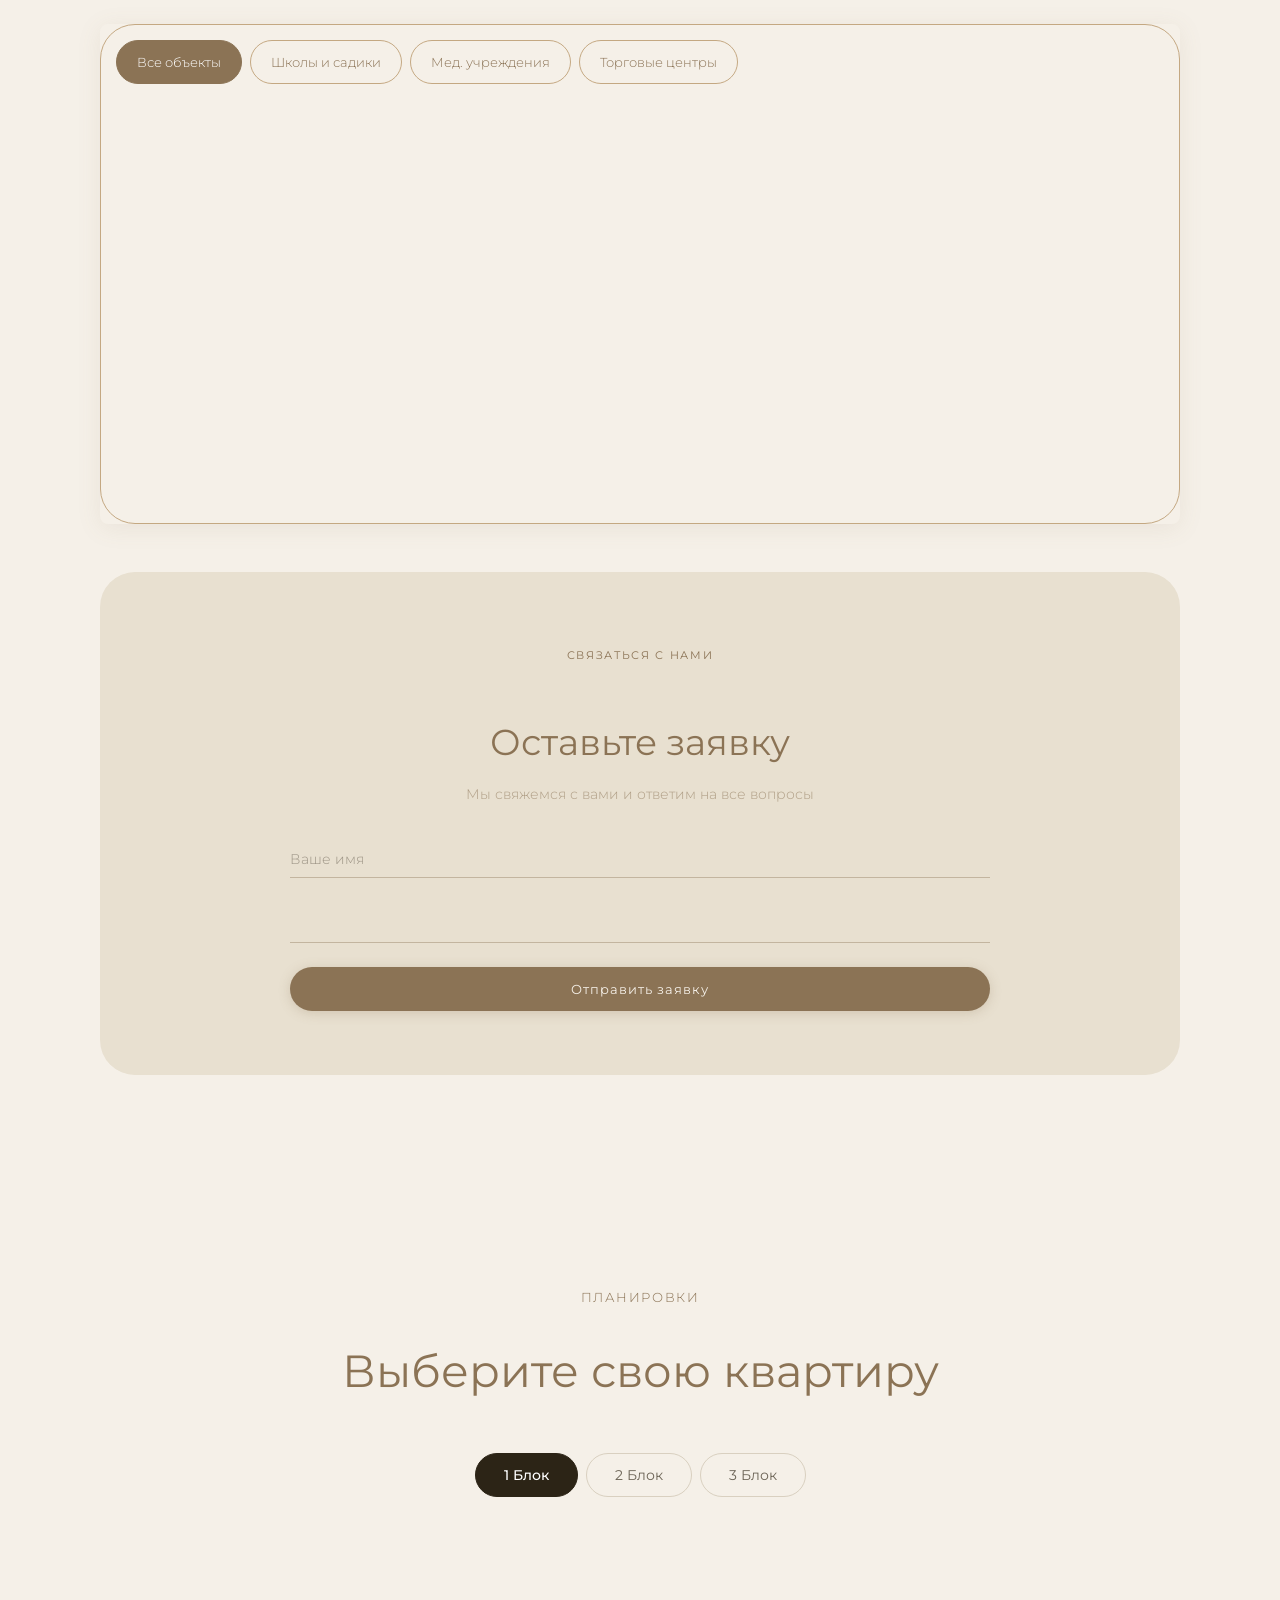
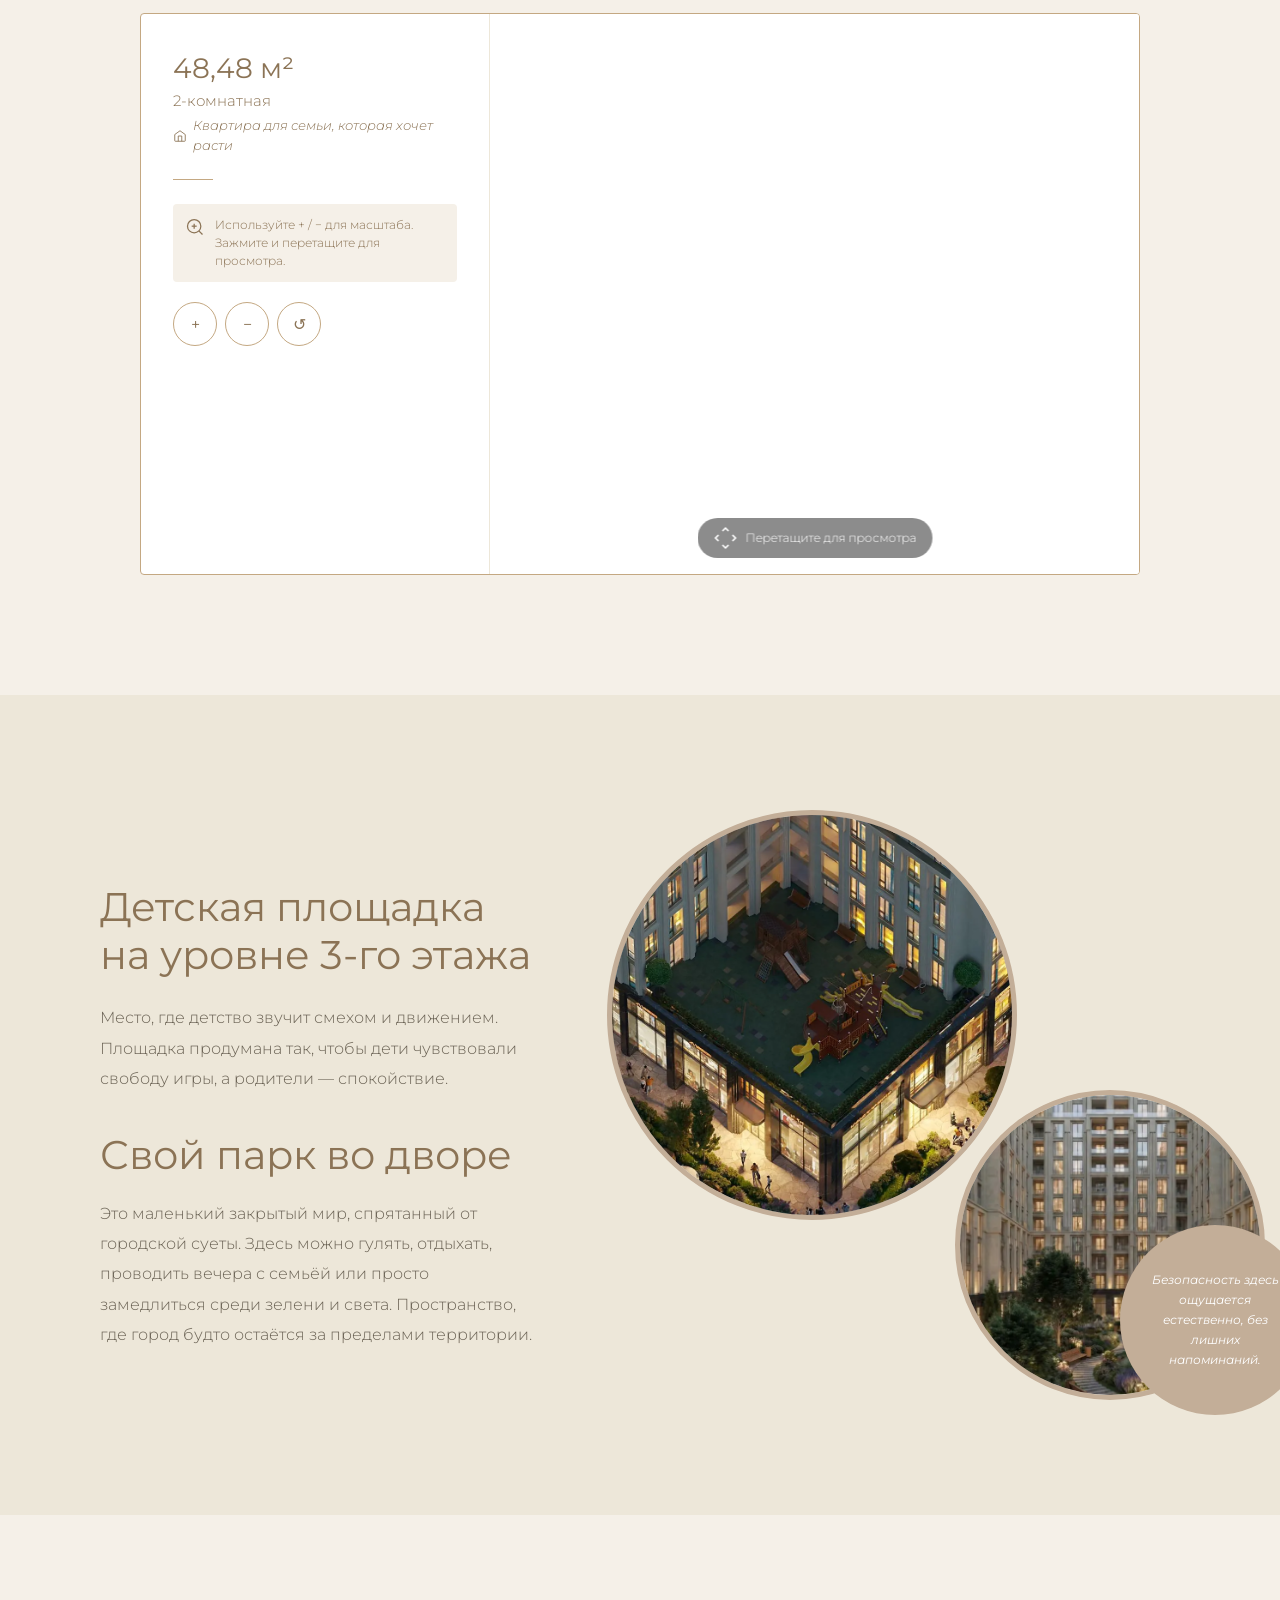
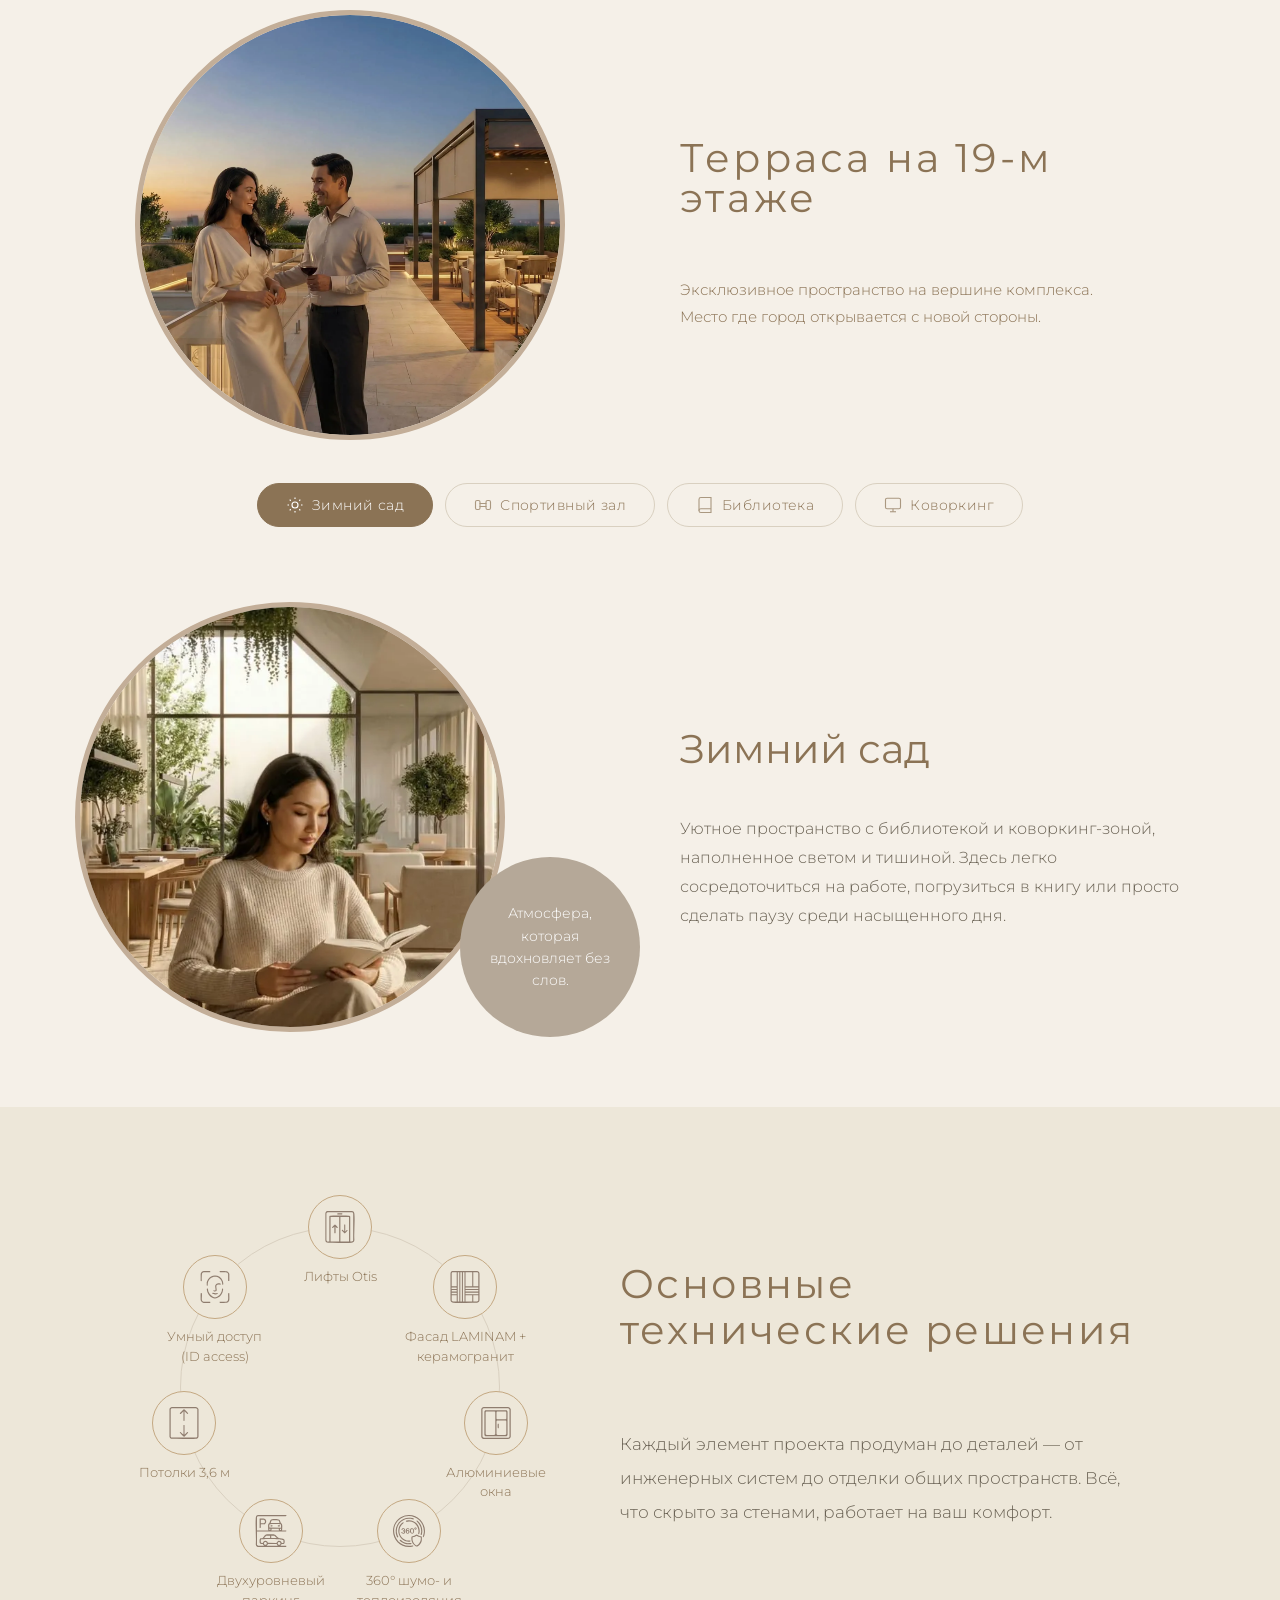
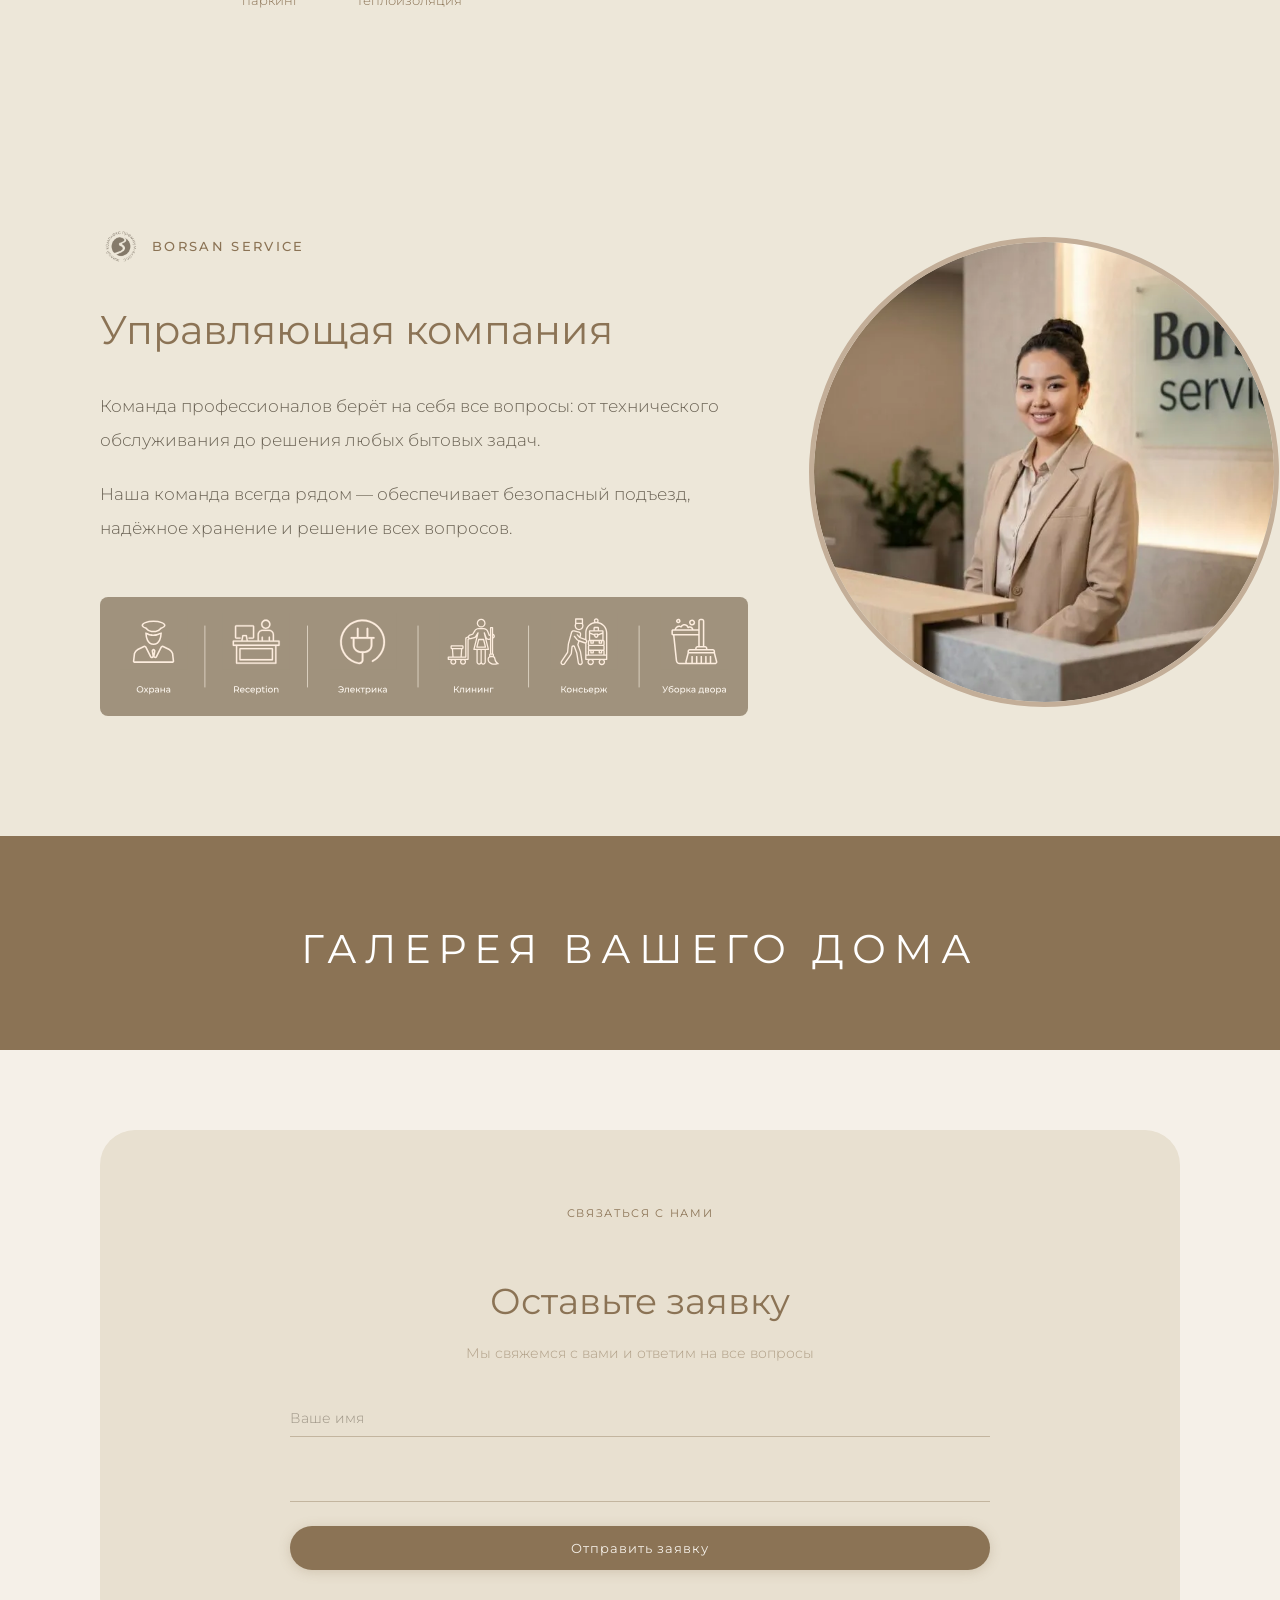
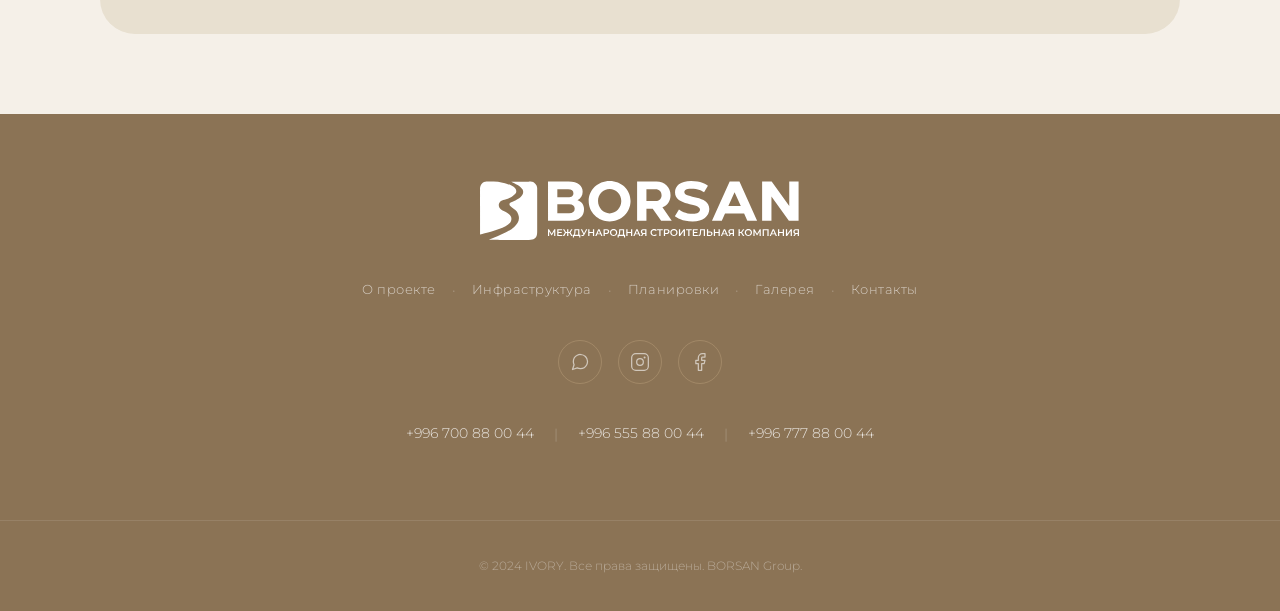
==== commit 688a6ef6: "fix" ====
--- a/index.html
+++ b/index.html
@@ -84,8 +84,8 @@
     <!-- Слой 2: здание — ближний план -->
     <div class="hero__layer" id="layerTop">
       <picture>
-        <source srcset="prepared/sections/01_hero/image/building.webp" type="image/webp"></source>
-        <img src="prepared/sections/01_hero/image/building.webp" alt="IVORY" loading="eager" fetchpriority="high" decoding="async">
+        <source srcset="prepared/sections/01_hero/image/building.webp" type="image/webp">
+        <img src="prepared/sections/01_hero/image/building.png" alt="IVORY" loading="eager" fetchpriority="high" decoding="async">
       </picture>
     </div>
 
@@ -94,15 +94,7 @@
 
     <!-- IVORY по центру -->
     <div class="hero__content">
-      <h1 class="hero__title" id="heroTitle">
-        <svg class="hero__title-logo" width="560" height="109" viewBox="0 0 560 109" fill="none" xmlns="http://www.w3.org/2000/svg" aria-label="IVORY">
-          <path d="M255.635 108.288C252.715 108.495 248.216 108.511 245.296 108.288C205.81 105.245 180.873 62.4837 201.087 27.5132C223.008 -10.4207 281.927 -8.82748 301.487 30.4287C318.862 65.2718 293.622 105.532 255.619 108.272L255.635 108.288ZM242.919 4.41193C217.935 6.94511 207.533 32.6114 208.921 54.7886C210.628 82.0959 233.554 111.044 263.58 102.68C311.427 89.3609 295.409 -0.909324 242.919 4.396V4.41193Z" fill="white"></path>
-          <path d="M0 2.38867H25.2556C25.8938 5.8459 24.2824 4.95371 22.2243 6.41945C20.1662 7.88518 19.5121 9.70142 19.5121 12.0912V97.0561C19.7673 99.1591 20.3098 100.545 22.0807 101.756C23.4368 102.68 25.7023 102.664 25.2716 104.863H0V102.967C2.72818 102.935 5.08941 100.657 5.56804 98.0279L5.74354 10.96C5.48827 7.85332 2.87177 5.78217 0 5.0493V2.38867Z" fill="white"></path>
-          <path d="M347.484 106.01C346.878 102.409 348.537 103.222 350.516 101.979C352.031 101.023 353.084 99.2067 353.228 97.4383L353.052 9.98805C352.733 8.45858 351.568 7.1203 350.292 6.25998C348.266 4.88984 346.91 5.82982 347.484 2.38853C362.848 2.93021 378.691 1.68752 394.007 2.37259C409.323 3.05767 434.196 8.44265 435.887 27.3538C437.674 47.3165 421.273 54.3584 404.521 57.4333L431.691 98.5695C432.536 99.0952 433.222 99.8759 434.02 100.449C436.477 102.218 440.194 102.441 439.349 106.01H412.179C410.679 101.198 418.162 103.715 415.689 99.2705L389.029 58.3892H367.028V97.0559C367.028 97.5498 368.145 100.354 368.544 100.88C370.299 103.094 373.697 102.122 372.756 106.01H347.5H347.484ZM366.996 54.5815C384.993 54.6771 419.231 57.7678 420.97 32.3086C422.948 3.23291 386.556 5.92541 366.996 6.19625V54.5815Z" fill="white"></path>
-          <path d="M89.9345 2.38849C90.4132 5.95724 89.408 4.81014 87.1744 5.92538C85.2759 6.86536 84.5739 7.4867 85.0525 9.7331C85.5312 11.9795 89.1847 17.7787 90.3972 20.4234C101.741 45.1657 110.34 71.1347 120.184 96.4823L121.141 95.3352C130.905 70.6408 139.473 45.4206 150.353 21.1722C151.693 18.177 155.092 12.9673 155.698 10.1155C156.097 8.20364 155.874 7.05654 154.135 6.11656C151.885 4.8898 150.162 6.11656 150.8 2.38849H166.866C167.472 5.6864 166.068 4.98539 164.218 6.41926C161.33 8.6338 160.341 10.3704 158.761 13.5568C154.39 22.4308 150.577 32.7866 146.78 42.0111C138.148 63.0253 130.203 84.3263 121.668 105.388C121.396 105.978 120.934 105.946 120.375 106.01C119.067 106.153 109.367 106.201 109.032 105.755C99.4273 82.3189 90.6684 58.5325 80.9363 35.1445C78.1922 28.5487 75.4481 21.5068 72.4008 15.0703C70.1672 10.3385 69.6407 8.92057 65.2692 5.78199C63.5462 4.55523 63.1952 5.43148 63.5302 2.37256H89.9345V2.38849Z" fill="white"></path>
-          <path d="M493.657 2.38849C493.53 3.07356 493.897 4.4915 493.594 5.00132C493.227 5.5908 489.302 5.90944 489.509 7.82127C489.717 9.7331 496.338 18.2567 497.806 20.5668C504.985 31.9581 511.095 44.0026 518.355 55.3462C525.343 44.2735 531.326 32.5795 538.282 21.4749C540.499 17.938 545.078 12.6008 546.626 9.20735C548.412 5.2881 544.073 6.37147 543.211 5.06505C542.797 4.42778 543.116 3.15322 543.036 2.38849H559.102C559.006 3.15322 559.341 4.44371 558.926 5.06505C558.687 5.41555 552.289 8.12398 551.635 9.60565C540.691 26.0474 530.943 43.3813 520.636 60.2691L520.493 98.1552C520.62 99.5413 521.673 100.816 522.742 101.628C524.832 103.19 526.858 102.361 526.188 105.994H500.55C499.88 102.441 501.906 103.237 503.996 101.628C505.081 100.784 506.118 99.5731 506.245 98.1552L506.102 61.7986L475.454 11.5493C474.129 10.3544 472.853 8.586 471.433 7.55043C470.651 6.97688 466.695 5.22437 466.551 4.98539C466.248 4.50744 466.615 3.05763 466.487 2.37256H493.657V2.38849Z" fill="white"></path>
-        </svg>
-      </h1>
+      <h1 class="hero__title" id="heroTitle">IVORY</h1>
       <p class="hero__subtitle" id="heroSubtitle">ЖИЛОЙ КОМПЛЕКС</p>
       <button class="hero__cta-btn" id="openModal">Получить консультацию</button>
       <div class="hero__tags">
@@ -137,7 +129,7 @@
         <p class="about__eyebrow" data-anim>О проекте</p>
         <h2 class="about__title" id="aboutTitle" data-anim>
           <span class="about__title-accent">IVORY</span>
-          <span class="about__title-sub">&nbsp;— жилой комплекс премиум класса</span>
+          <span class="about__title-sub">&nbsp;— жилой комплекс премиум-класса</span>
         </h2>
         <p class="about__para" id="aboutP1" data-anim>
           Это проект, который создаёт новый уровень городской жизни.
@@ -692,9 +684,9 @@
         <div class="footer__phones">
           <a href="tel:+996700880044" class="footer__phone">+996 700 88 00 44</a>
           <span class="footer__phone-sep">|</span>
+          <a href="tel:+996555880044" class="footer__phone">+996 555 88 00 44</a>
+          <span class="footer__phone-sep">|</span>
           <a href="tel:+996777880044" class="footer__phone">+996 777 88 00 44</a>
-          <span class="footer__phone-sep">|</span>
-          <a href="tel:+996220880044" class="footer__phone">+996 220 88 00 44</a>
         </div>
       </div>
       <div class="footer__bottom">
--- a/css/style.css
+++ b/css/style.css
@@ -594,7 +594,7 @@
 }
 
 .hero__tag {
-  padding: 10px 22px;
+  padding: 12px 26px;
   background: rgba(255, 255, 255, 0.10);
   backdrop-filter: blur(10px);
   -webkit-backdrop-filter: blur(10px);
@@ -612,12 +612,12 @@
 .hero__cta-btn {
   margin-top: 0;
   margin-bottom: 32px;
-  padding: 14px 40px;
+  padding: 16px 48px;
   background: transparent;
   border: 1px solid rgba(255, 255, 255, 0.6);
   color: white;
   font-family: 'Montserrat', sans-serif;
-  font-size: 14px;
+  font-size: 16px;
   font-weight: 300;
   letter-spacing: 0.08em;
   cursor: pointer;
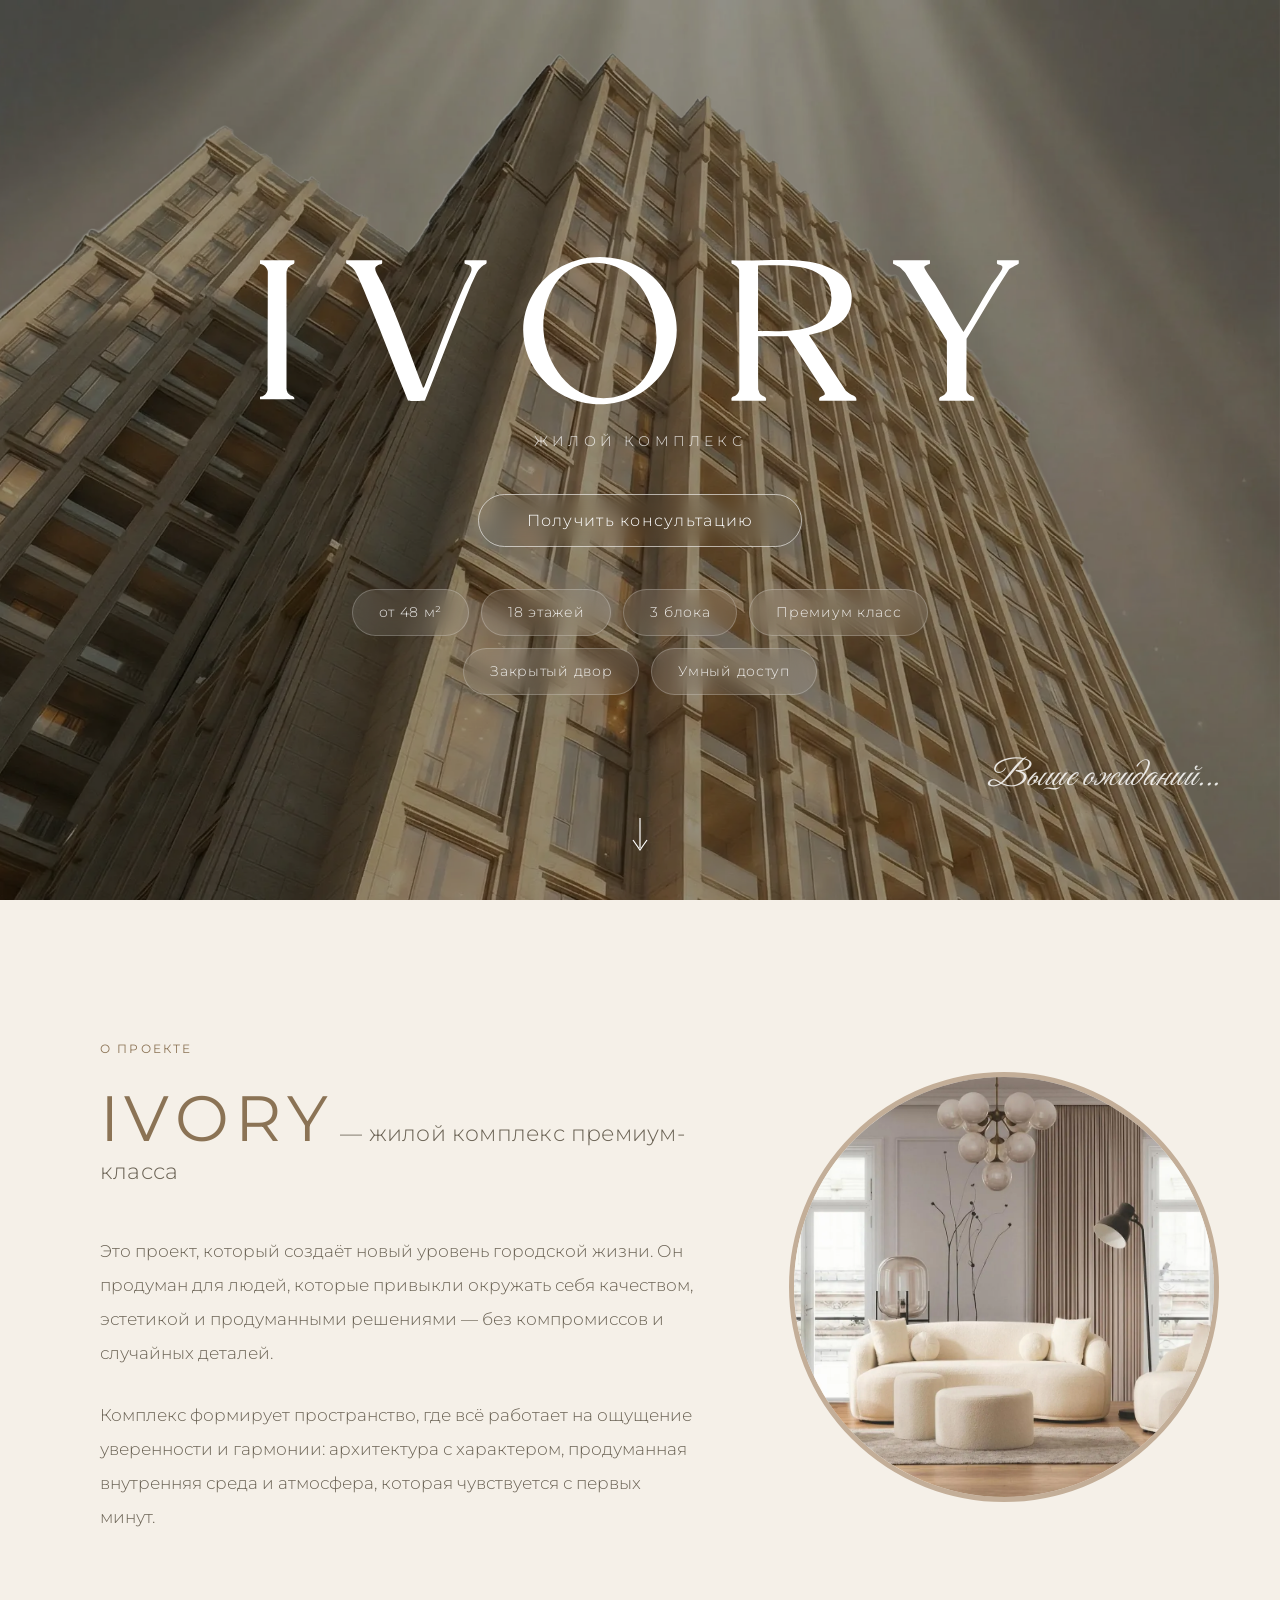
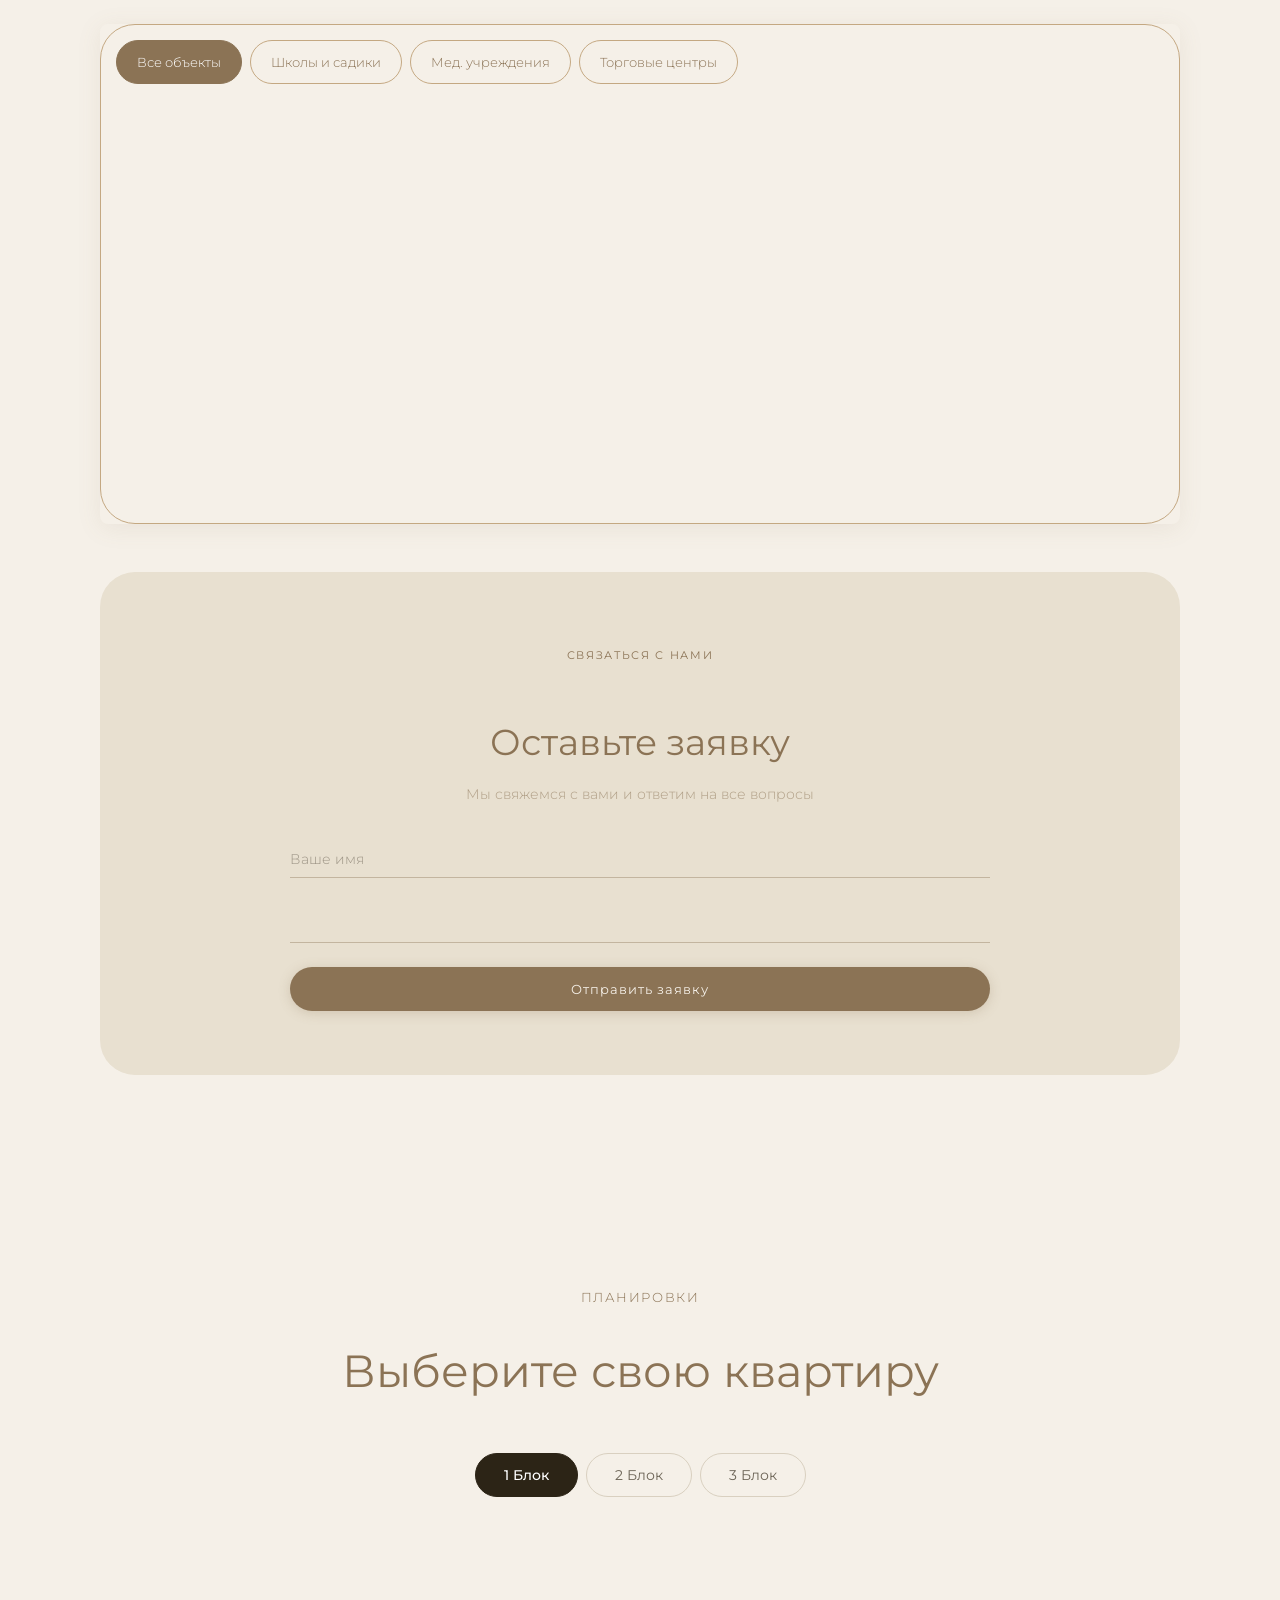
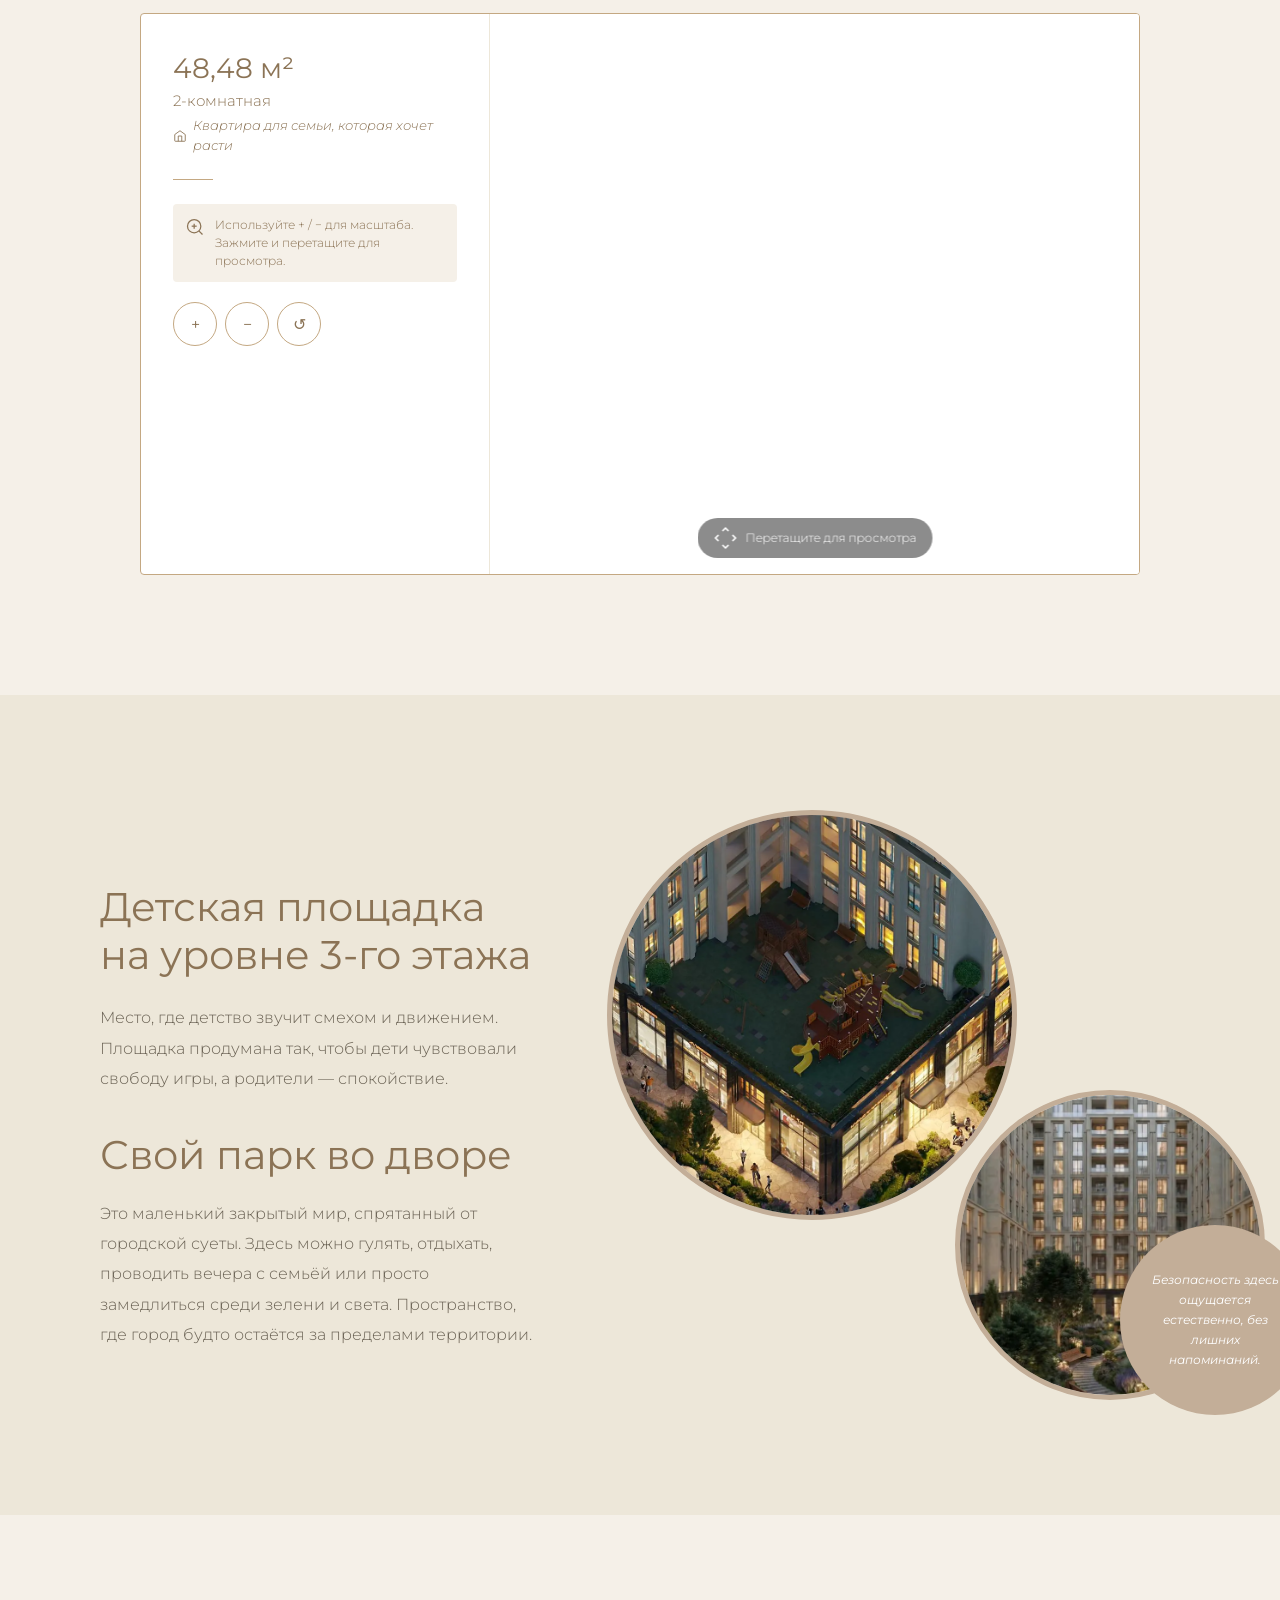
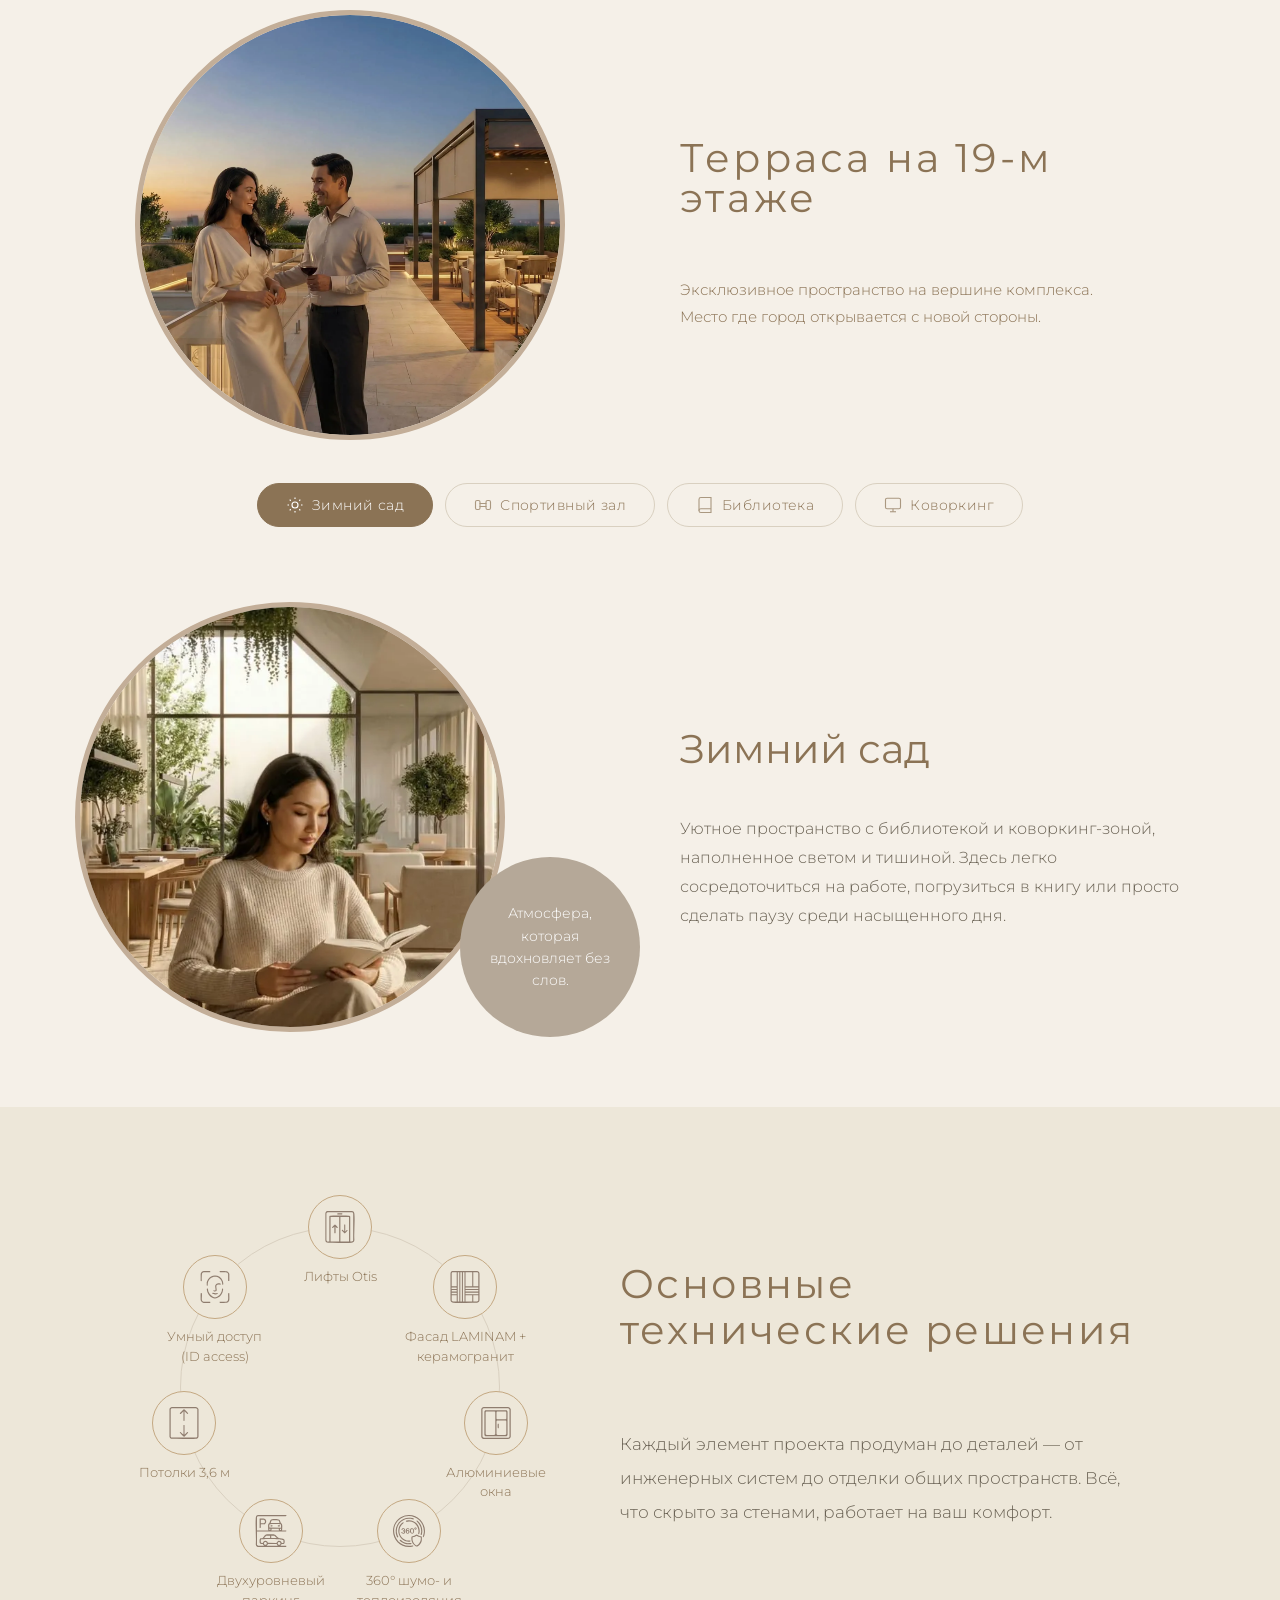
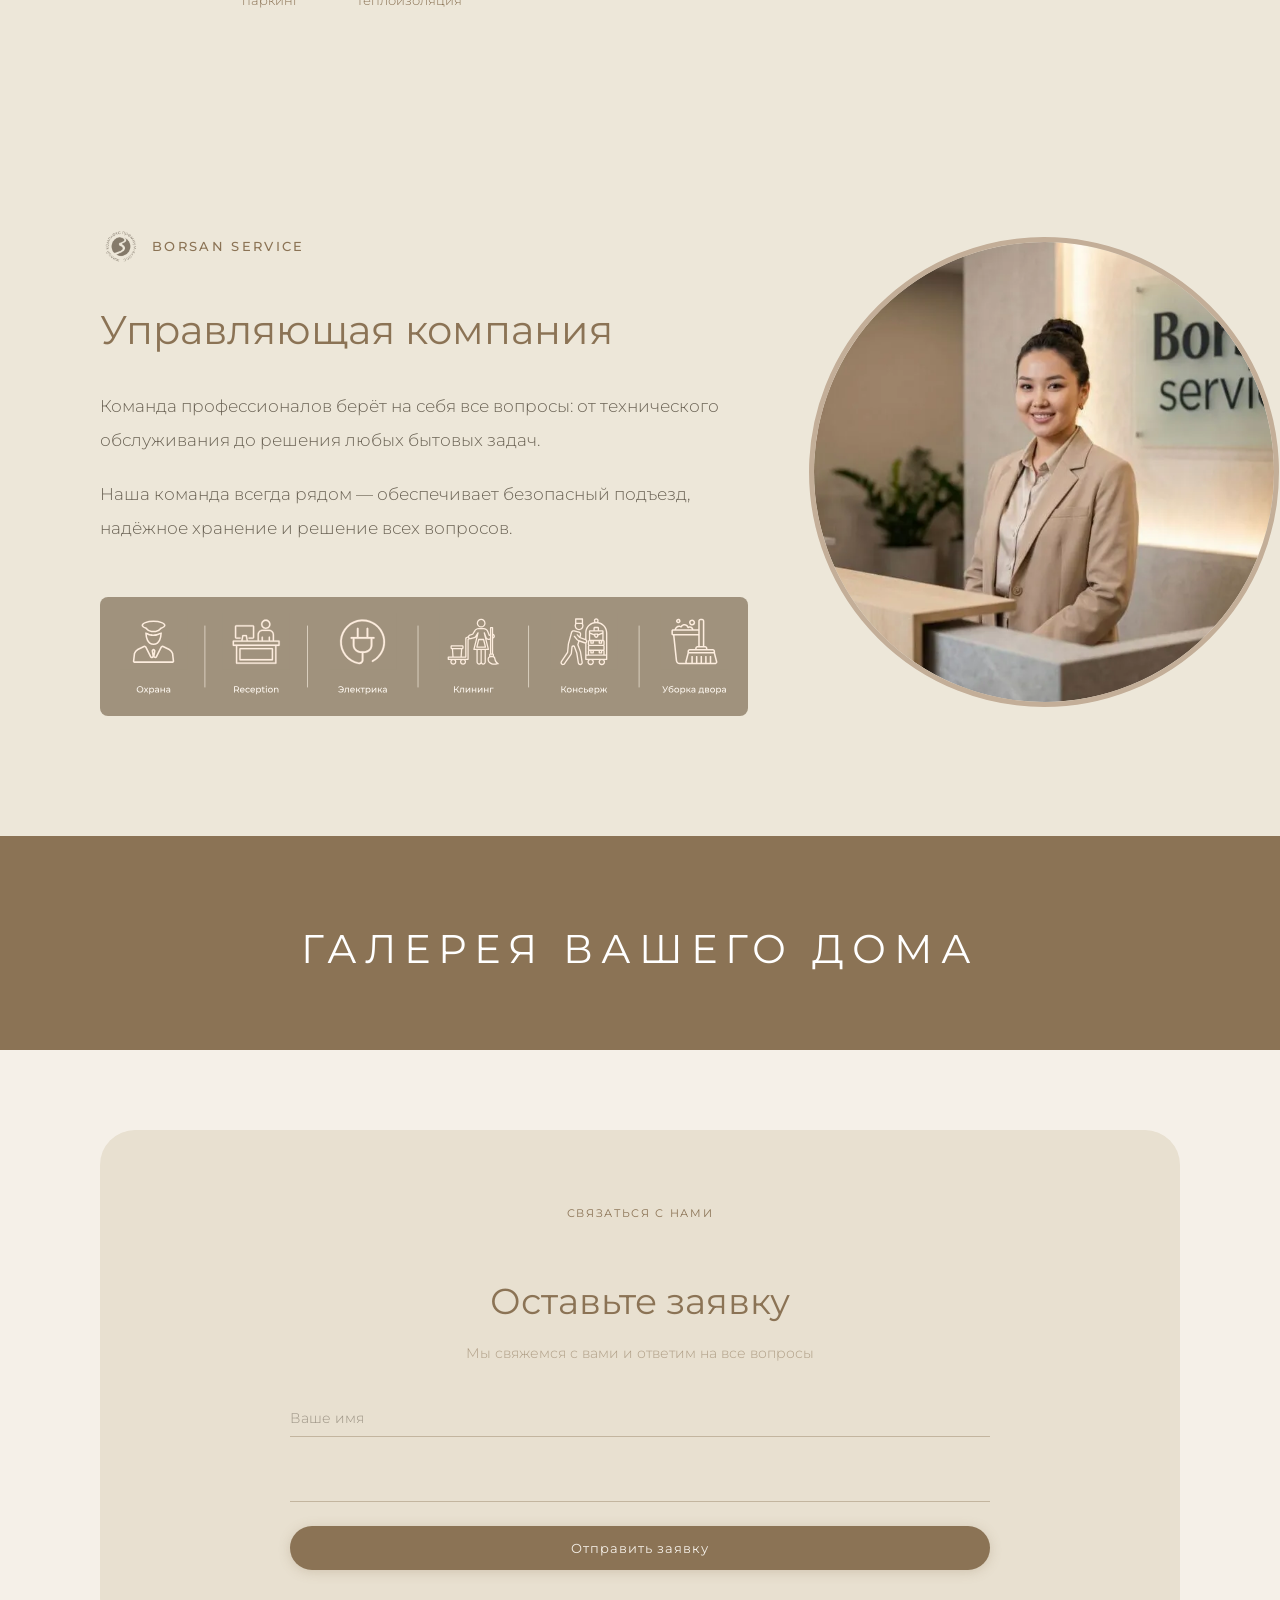
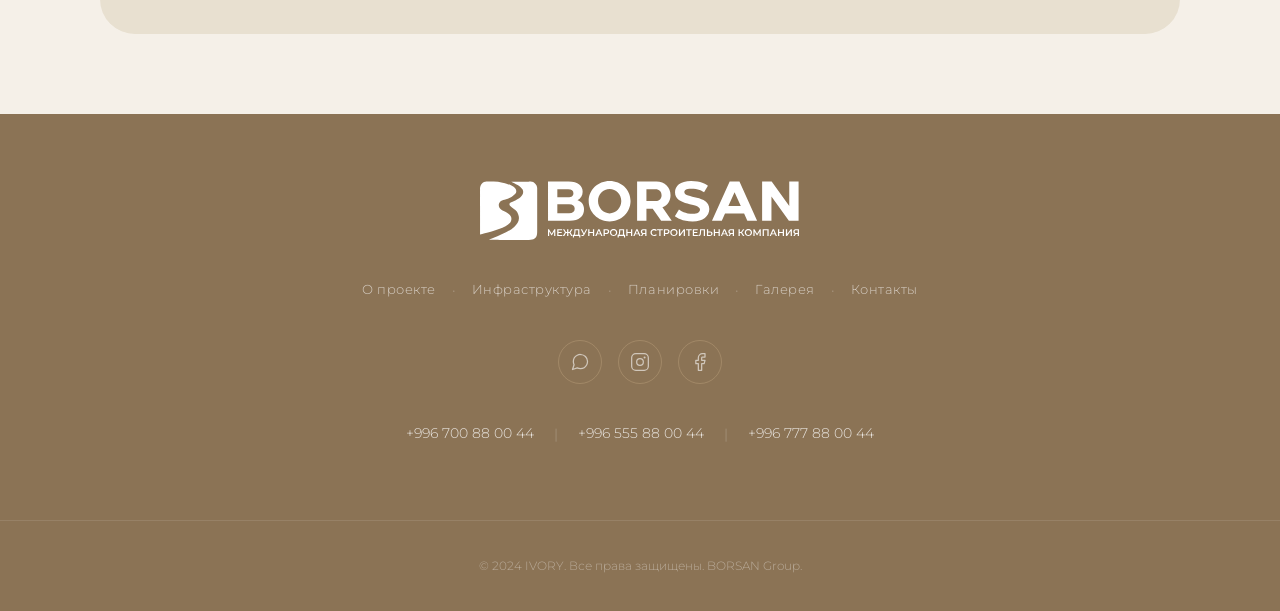
==== commit 4ada257e: "fix" ====
--- a/index.html
+++ b/index.html
@@ -85,7 +85,7 @@
     <div class="hero__layer" id="layerTop">
       <picture>
         <source srcset="prepared/sections/01_hero/image/building.webp" type="image/webp">
-        <img src="prepared/sections/01_hero/image/building.png" alt="IVORY" loading="eager" fetchpriority="high" decoding="async">
+        <img src="prepared/sections/01_hero/image/building.webp" alt="IVORY" loading="eager" fetchpriority="high" decoding="async">
       </picture>
     </div>
 
@@ -94,7 +94,15 @@
 
     <!-- IVORY по центру -->
     <div class="hero__content">
-      <h1 class="hero__title" id="heroTitle">IVORY</h1>
+      <h1 class="hero__title" id="heroTitle">
+        <svg class="hero__title-logo" width="560" height="109" viewBox="0 0 560 109" fill="none" xmlns="http://www.w3.org/2000/svg" aria-label="IVORY">
+          <path d="M255.635 108.288C252.715 108.495 248.216 108.511 245.296 108.288C205.81 105.245 180.873 62.4837 201.087 27.5132C223.008 -10.4207 281.927 -8.82748 301.487 30.4287C318.862 65.2718 293.622 105.532 255.619 108.272L255.635 108.288ZM242.919 4.41193C217.935 6.94511 207.533 32.6114 208.921 54.7886C210.628 82.0959 233.554 111.044 263.58 102.68C311.427 89.3609 295.409 -0.909324 242.919 4.396V4.41193Z" fill="white"></path>
+          <path d="M0 2.38867H25.2556C25.8938 5.8459 24.2824 4.95371 22.2243 6.41945C20.1662 7.88518 19.5121 9.70142 19.5121 12.0912V97.0561C19.7673 99.1591 20.3098 100.545 22.0807 101.756C23.4368 102.68 25.7023 102.664 25.2716 104.863H0V102.967C2.72818 102.935 5.08941 100.657 5.56804 98.0279L5.74354 10.96C5.48827 7.85332 2.87177 5.78217 0 5.0493V2.38867Z" fill="white"></path>
+          <path d="M347.484 106.01C346.878 102.409 348.537 103.222 350.516 101.979C352.031 101.023 353.084 99.2067 353.228 97.4383L353.052 9.98805C352.733 8.45858 351.568 7.1203 350.292 6.25998C348.266 4.88984 346.91 5.82982 347.484 2.38853C362.848 2.93021 378.691 1.68752 394.007 2.37259C409.323 3.05767 434.196 8.44265 435.887 27.3538C437.674 47.3165 421.273 54.3584 404.521 57.4333L431.691 98.5695C432.536 99.0952 433.222 99.8759 434.02 100.449C436.477 102.218 440.194 102.441 439.349 106.01H412.179C410.679 101.198 418.162 103.715 415.689 99.2705L389.029 58.3892H367.028V97.0559C367.028 97.5498 368.145 100.354 368.544 100.88C370.299 103.094 373.697 102.122 372.756 106.01H347.5H347.484ZM366.996 54.5815C384.993 54.6771 419.231 57.7678 420.97 32.3086C422.948 3.23291 386.556 5.92541 366.996 6.19625V54.5815Z" fill="white"></path>
+          <path d="M89.9345 2.38849C90.4132 5.95724 89.408 4.81014 87.1744 5.92538C85.2759 6.86536 84.5739 7.4867 85.0525 9.7331C85.5312 11.9795 89.1847 17.7787 90.3972 20.4234C101.741 45.1657 110.34 71.1347 120.184 96.4823L121.141 95.3352C130.905 70.6408 139.473 45.4206 150.353 21.1722C151.693 18.177 155.092 12.9673 155.698 10.1155C156.097 8.20364 155.874 7.05654 154.135 6.11656C151.885 4.8898 150.162 6.11656 150.8 2.38849H166.866C167.472 5.6864 166.068 4.98539 164.218 6.41926C161.33 8.6338 160.341 10.3704 158.761 13.5568C154.39 22.4308 150.577 32.7866 146.78 42.0111C138.148 63.0253 130.203 84.3263 121.668 105.388C121.396 105.978 120.934 105.946 120.375 106.01C119.067 106.153 109.367 106.201 109.032 105.755C99.4273 82.3189 90.6684 58.5325 80.9363 35.1445C78.1922 28.5487 75.4481 21.5068 72.4008 15.0703C70.1672 10.3385 69.6407 8.92057 65.2692 5.78199C63.5462 4.55523 63.1952 5.43148 63.5302 2.37256H89.9345V2.38849Z" fill="white"></path>
+          <path d="M493.657 2.38849C493.53 3.07356 493.897 4.4915 493.594 5.00132C493.227 5.5908 489.302 5.90944 489.509 7.82127C489.717 9.7331 496.338 18.2567 497.806 20.5668C504.985 31.9581 511.095 44.0026 518.355 55.3462C525.343 44.2735 531.326 32.5795 538.282 21.4749C540.499 17.938 545.078 12.6008 546.626 9.20735C548.412 5.2881 544.073 6.37147 543.211 5.06505C542.797 4.42778 543.116 3.15322 543.036 2.38849H559.102C559.006 3.15322 559.341 4.44371 558.926 5.06505C558.687 5.41555 552.289 8.12398 551.635 9.60565C540.691 26.0474 530.943 43.3813 520.636 60.2691L520.493 98.1552C520.62 99.5413 521.673 100.816 522.742 101.628C524.832 103.19 526.858 102.361 526.188 105.994H500.55C499.88 102.441 501.906 103.237 503.996 101.628C505.081 100.784 506.118 99.5731 506.245 98.1552L506.102 61.7986L475.454 11.5493C474.129 10.3544 472.853 8.586 471.433 7.55043C470.651 6.97688 466.695 5.22437 466.551 4.98539C466.248 4.50744 466.615 3.05763 466.487 2.37256H493.657V2.38849Z" fill="white"></path>
+        </svg>
+      </h1>
       <p class="hero__subtitle" id="heroSubtitle">ЖИЛОЙ КОМПЛЕКС</p>
       <button class="hero__cta-btn" id="openModal">Получить консультацию</button>
       <div class="hero__tags">
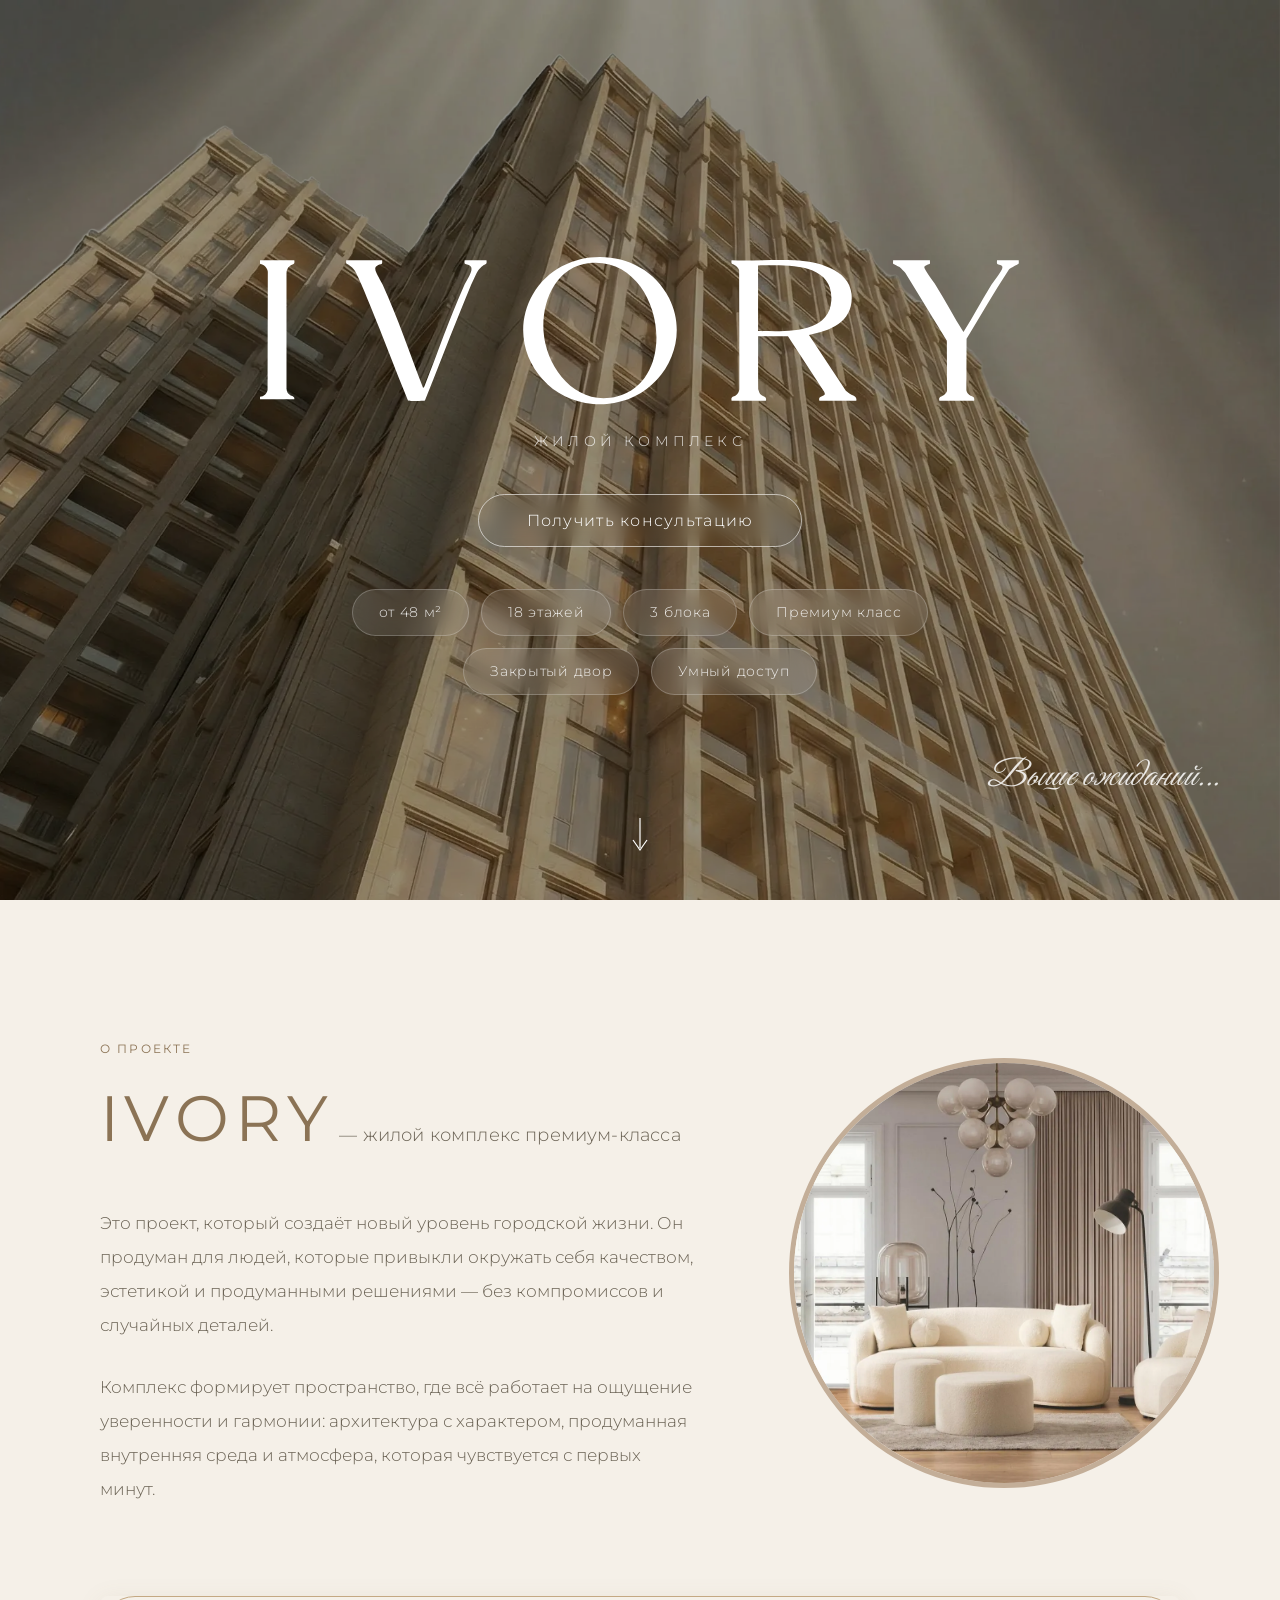
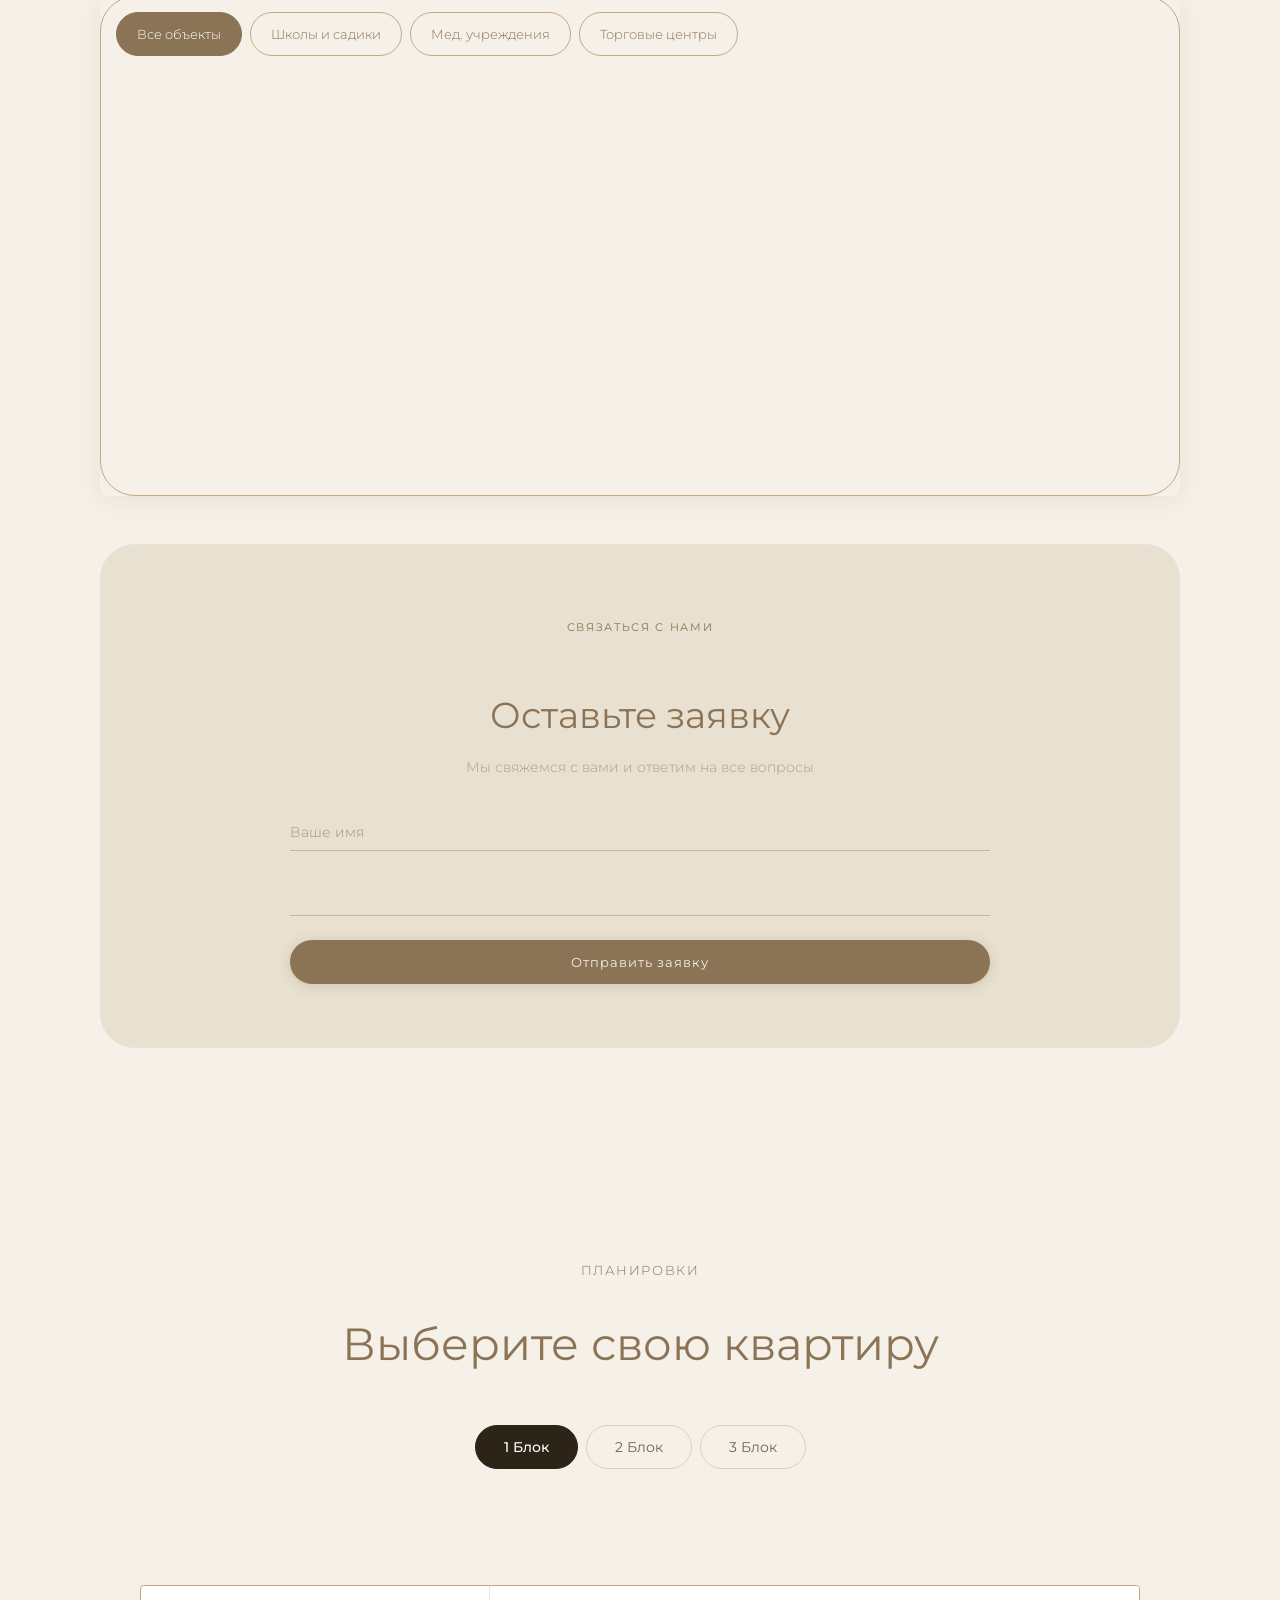
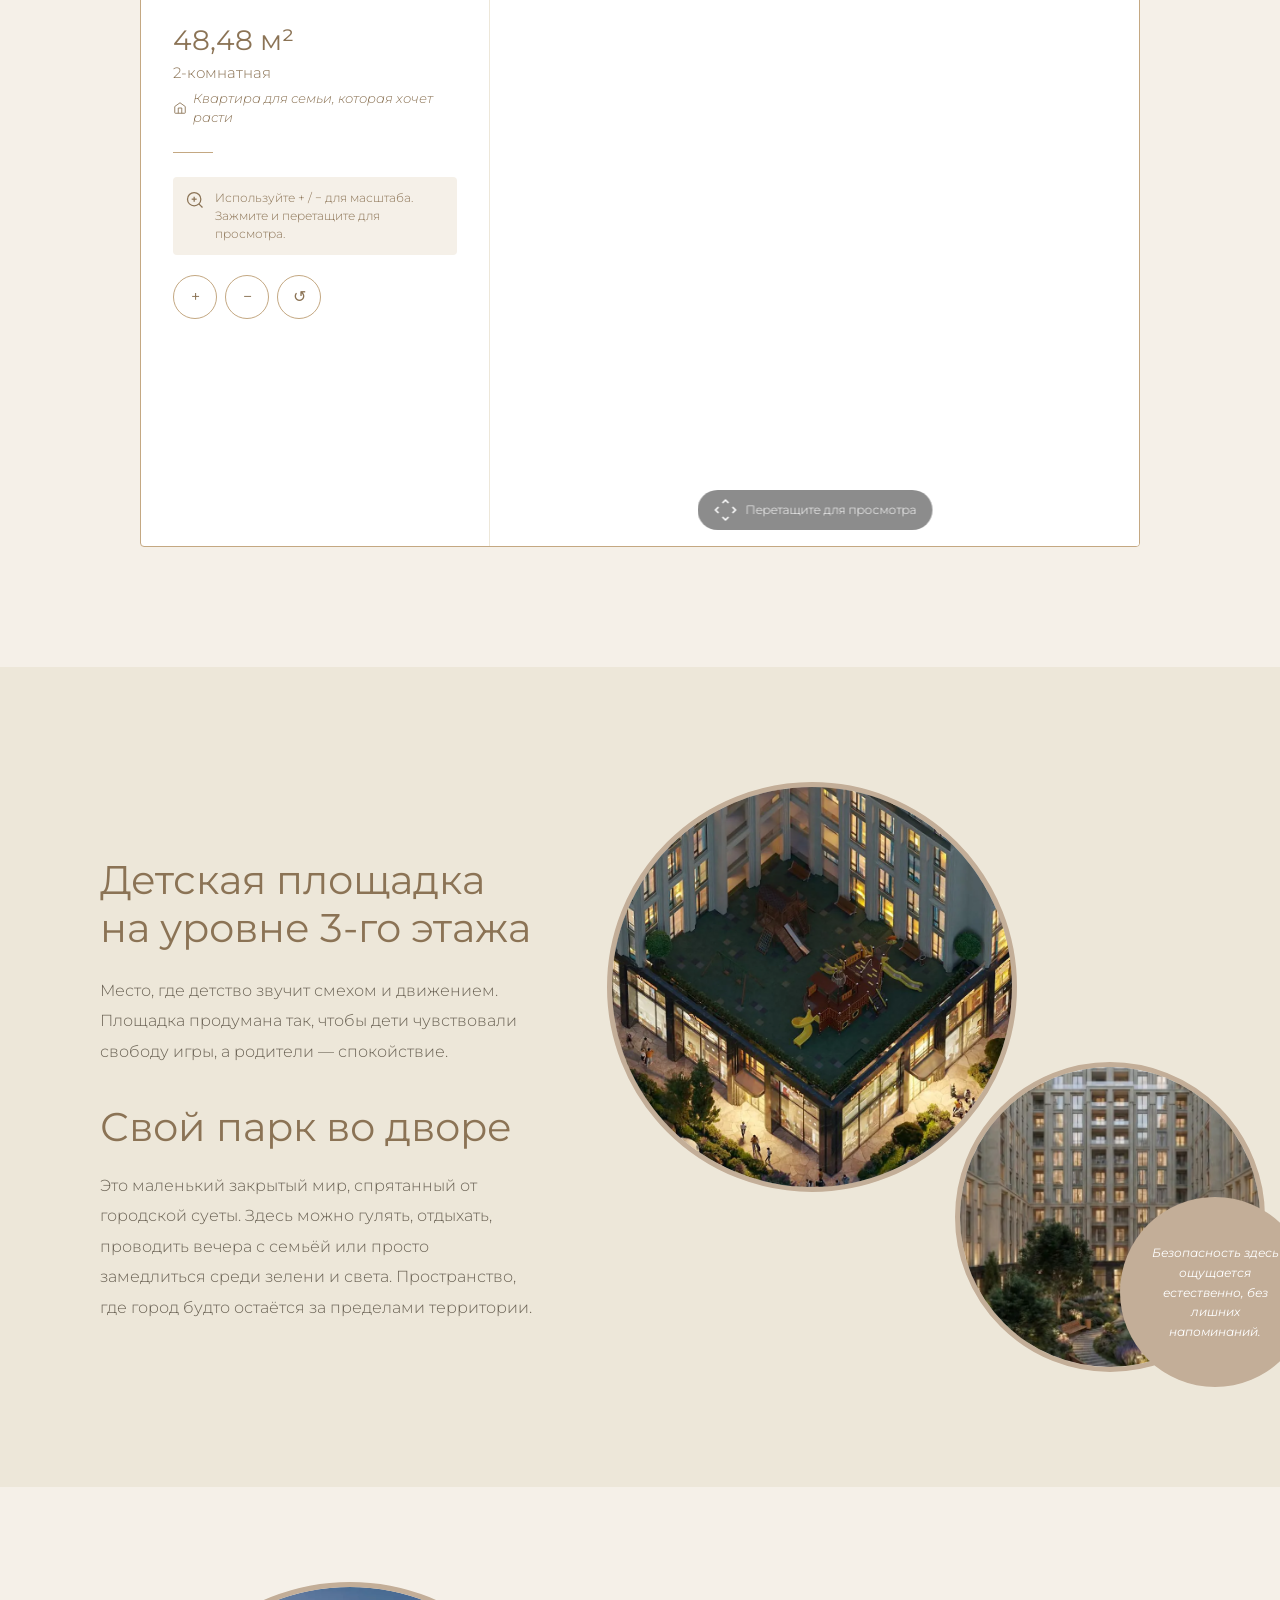
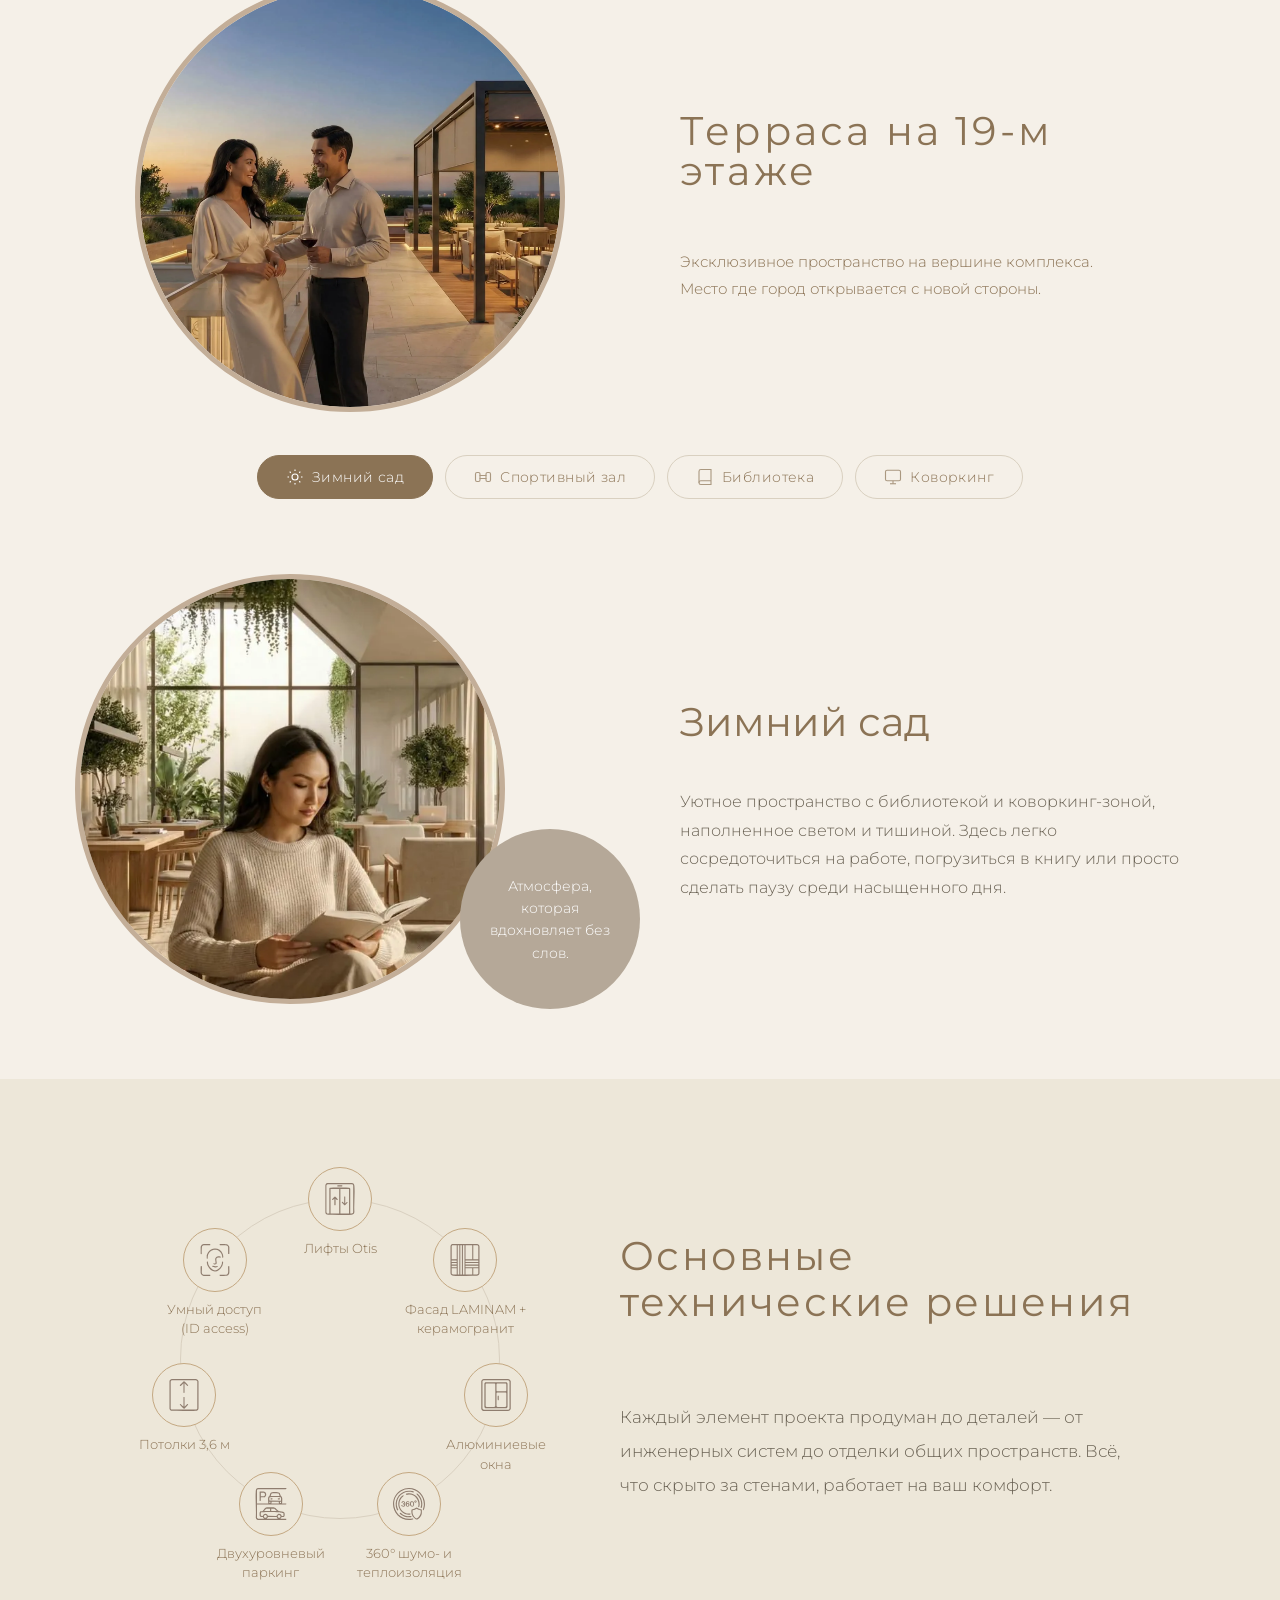
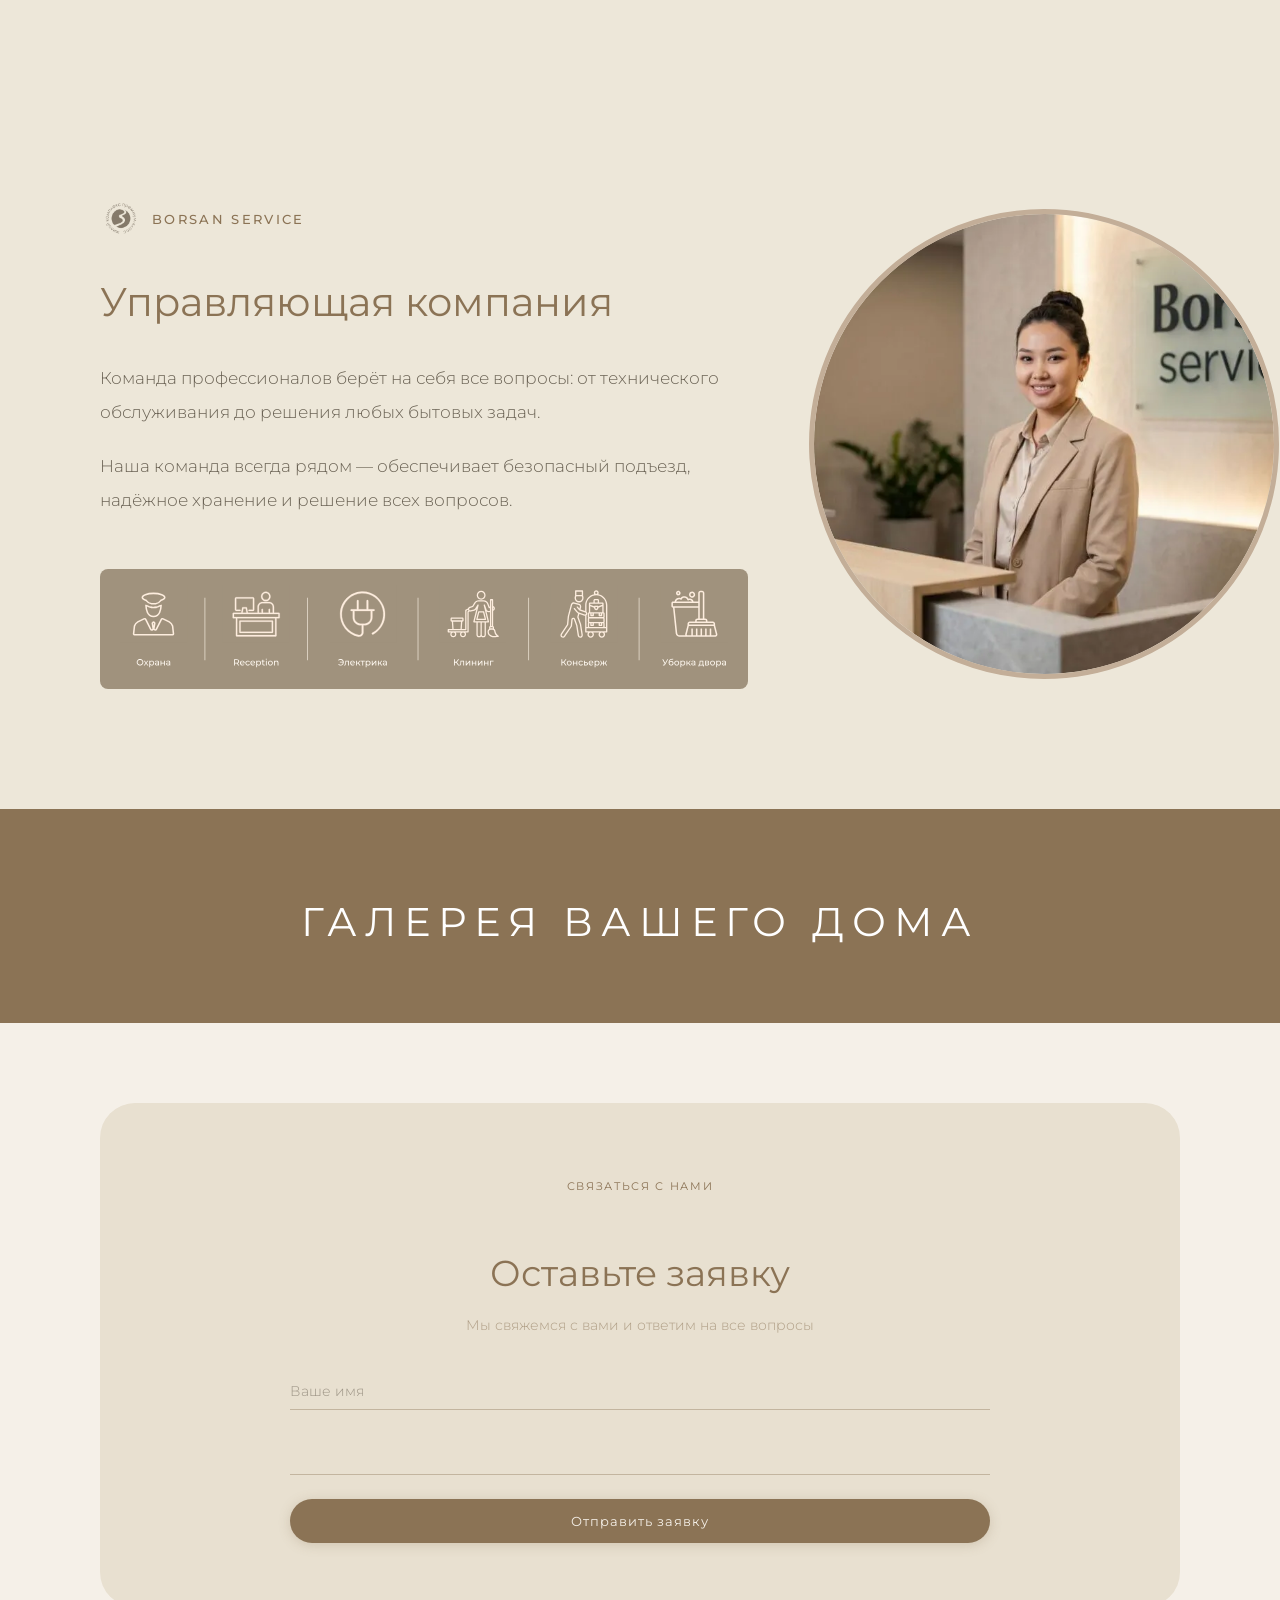
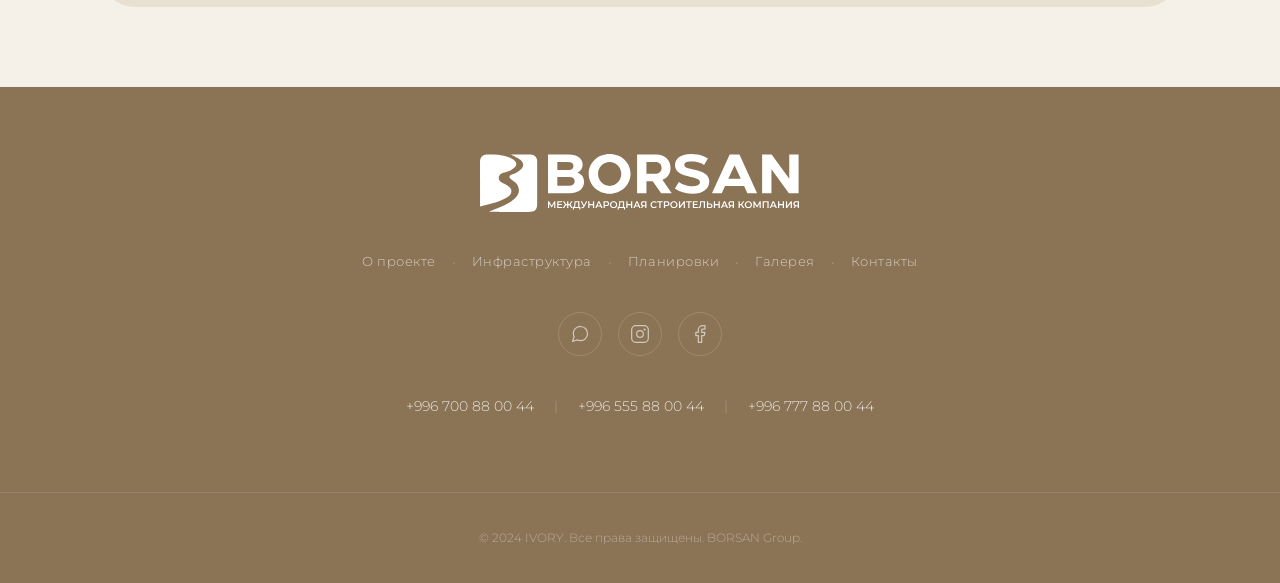
==== commit 060230b9: "fix" ====
--- a/index.html
+++ b/index.html
@@ -38,7 +38,13 @@
   <header class="header" id="header">
     <div class="header__inner">
       <a href="#" class="header__logo">
-        <span class="header__logo-name">IVORY</span>
+        <svg class="header__logo-svg" viewBox="0 0 560 109" fill="none" xmlns="http://www.w3.org/2000/svg" aria-label="IVORY">
+          <path d="M255.635 108.288C252.715 108.495 248.216 108.511 245.296 108.288C205.81 105.245 180.873 62.4837 201.087 27.5132C223.008 -10.4207 281.927 -8.82748 301.487 30.4287C318.862 65.2718 293.622 105.532 255.619 108.272L255.635 108.288ZM242.919 4.41193C217.935 6.94511 207.533 32.6114 208.921 54.7886C210.628 82.0959 233.554 111.044 263.58 102.68C311.427 89.3609 295.409 -0.909324 242.919 4.396V4.41193Z" fill="currentColor"></path>
+          <path d="M0 2.38867H25.2556C25.8938 5.8459 24.2824 4.95371 22.2243 6.41945C20.1662 7.88518 19.5121 9.70142 19.5121 12.0912V97.0561C19.7673 99.1591 20.3098 100.545 22.0807 101.756C23.4368 102.68 25.7023 102.664 25.2716 104.863H0V102.967C2.72818 102.935 5.08941 100.657 5.56804 98.0279L5.74354 10.96C5.48827 7.85332 2.87177 5.78217 0 5.0493V2.38867Z" fill="currentColor"></path>
+          <path d="M347.484 106.01C346.878 102.409 348.537 103.222 350.516 101.979C352.031 101.023 353.084 99.2067 353.228 97.4383L353.052 9.98805C352.733 8.45858 351.568 7.1203 350.292 6.25998C348.266 4.88984 346.91 5.82982 347.484 2.38853C362.848 2.93021 378.691 1.68752 394.007 2.37259C409.323 3.05767 434.196 8.44265 435.887 27.3538C437.674 47.3165 421.273 54.3584 404.521 57.4333L431.691 98.5695C432.536 99.0952 433.222 99.8759 434.02 100.449C436.477 102.218 440.194 102.441 439.349 106.01H412.179C410.679 101.198 418.162 103.715 415.689 99.2705L389.029 58.3892H367.028V97.0559C367.028 97.5498 368.145 100.354 368.544 100.88C370.299 103.094 373.697 102.122 372.756 106.01H347.5H347.484ZM366.996 54.5815C384.993 54.6771 419.231 57.7678 420.97 32.3086C422.948 3.23291 386.556 5.92541 366.996 6.19625V54.5815Z" fill="currentColor"></path>
+          <path d="M89.9345 2.38849C90.4132 5.95724 89.408 4.81014 87.1744 5.92538C85.2759 6.86536 84.5739 7.4867 85.0525 9.7331C85.5312 11.9795 89.1847 17.7787 90.3972 20.4234C101.741 45.1657 110.34 71.1347 120.184 96.4823L121.141 95.3352C130.905 70.6408 139.473 45.4206 150.353 21.1722C151.693 18.177 155.092 12.9673 155.698 10.1155C156.097 8.20364 155.874 7.05654 154.135 6.11656C151.885 4.8898 150.162 6.11656 150.8 2.38849H166.866C167.472 5.6864 166.068 4.98539 164.218 6.41926C161.33 8.6338 160.341 10.3704 158.761 13.5568C154.39 22.4308 150.577 32.7866 146.78 42.0111C138.148 63.0253 130.203 84.3263 121.668 105.388C121.396 105.978 120.934 105.946 120.375 106.01C119.067 106.153 109.367 106.201 109.032 105.755C99.4273 82.3189 90.6684 58.5325 80.9363 35.1445C78.1922 28.5487 75.4481 21.5068 72.4008 15.0703C70.1672 10.3385 69.6407 8.92057 65.2692 5.78199C63.5462 4.55523 63.1952 5.43148 63.5302 2.37256H89.9345V2.38849Z" fill="currentColor"></path>
+          <path d="M493.657 2.38849C493.53 3.07356 493.897 4.4915 493.594 5.00132C493.227 5.5908 489.302 5.90944 489.509 7.82127C489.717 9.7331 496.338 18.2567 497.806 20.5668C504.985 31.9581 511.095 44.0026 518.355 55.3462C525.343 44.2735 531.326 32.5795 538.282 21.4749C540.499 17.938 545.078 12.6008 546.626 9.20735C548.412 5.2881 544.073 6.37147 543.211 5.06505C542.797 4.42778 543.116 3.15322 543.036 2.38849H559.102C559.006 3.15322 559.341 4.44371 558.926 5.06505C558.687 5.41555 552.289 8.12398 551.635 9.60565C540.691 26.0474 530.943 43.3813 520.636 60.2691L520.493 98.1552C520.62 99.5413 521.673 100.816 522.742 101.628C524.832 103.19 526.858 102.361 526.188 105.994H500.55C499.88 102.441 501.906 103.237 503.996 101.628C505.081 100.784 506.118 99.5731 506.245 98.1552L506.102 61.7986L475.454 11.5493C474.129 10.3544 472.853 8.586 471.433 7.55043C470.651 6.97688 466.695 5.22437 466.551 4.98539C466.248 4.50744 466.615 3.05763 466.487 2.37256H493.657V2.38849Z" fill="currentColor"></path>
+        </svg>
         <span class="header__logo-sub">жилой комплекс</span>
       </a>
 
--- a/css/style.css
+++ b/css/style.css
@@ -180,15 +180,12 @@
   display: flex;
   flex-direction: column;
   align-items: flex-start;
-  gap: 2px;
-}
-
-.header__logo-name {
-  font-family: 'Montserrat', serif;
-  font-size: 26px;
-  font-weight: 600;
-  letter-spacing: 0.15em;
-  text-transform: uppercase;
+  gap: 4px;
+}
+
+.header__logo-svg {
+  height: 24px;
+  width: auto;
   color: var(--white);
   transition: color 0.4s ease;
 }
@@ -196,7 +193,7 @@
 .header__logo-sub {
   font-family: 'Montserrat', sans-serif;
   font-weight: 300;
-  font-size: 11px;
+  font-size: 12px;
   letter-spacing: 0.08em;
   color: rgba(255, 255, 255, 0.7);
   transition: color 0.4s ease;
@@ -224,8 +221,7 @@
 }
 
 /* При скролле — темный текст */
-.header.scrolled .header__logo-name,
-.header.scrolled .header__logo-sub,
+.header.scrolled .header__logo-svg,
 .header.scrolled .header__nav-link {
   color: var(--text-primary);
 }
@@ -1147,7 +1143,7 @@
 .about__title-sub {
   font-family: 'Montserrat', sans-serif;
   font-weight: 300;
-  font-size: 22px;
+  font-size: 18px;
   color: var(--text-sec);
   letter-spacing: 0.01em;
 }
@@ -2985,7 +2981,7 @@
     background: rgba(255, 255, 255, 0.9) !important;
   }
 
-  .header__logo-name {
+  .header__logo-svg {
     color: var(--white) !important;
   }
 
@@ -2993,7 +2989,7 @@
     color: rgba(255, 255, 255, 0.7) !important;
   }
 
-  .header.scrolled .header__logo-name {
+  .header.scrolled .header__logo-svg {
     color: var(--text-primary) !important;
   }
 
@@ -3119,7 +3115,7 @@
   .about__text  { grid-area: text; }
   .about__photo img { width: 260px; height: 260px; }
   .about__title-accent { font-size: 40px; }
-  .about__title-sub    { font-size: 17px; }
+  .about__title-sub { font-size: 14px; }
 
   /* Факты мобильный */
   .facts__grid {
@@ -3262,7 +3258,7 @@
     box-shadow: 0 2px 10px rgba(0,0,0,0.08) !important;
   }
 
-  .header__logo-name {
+  .header__logo-svg {
     color: var(--white) !important;
   }
 
@@ -3270,7 +3266,7 @@
     color: rgba(255, 255, 255, 0.7) !important;
   }
 
-  .header.scrolled .header__logo-name {
+  .header.scrolled .header__logo-svg {
     color: var(--text-primary) !important;
   }
 
@@ -3314,8 +3310,8 @@
     padding: 12px 16px;
   }
 
-  .header__logo-name {
-    font-size: 20px;
+  .header__logo-svg {
+    height: 18px;
   }
 
   .header__logo-sub {
@@ -3490,7 +3486,7 @@
   }
 
   .about__title-sub {
-    font-size: 14px;
+    font-size: 12px;
   }
 
   .about__para {
@@ -3993,7 +3989,7 @@
     background: rgba(255, 255, 255, 0.9) !important;
   }
 
-  .header__logo-name {
+  .header__logo-svg {
     color: var(--white) !important;
   }
 
@@ -4001,7 +3997,7 @@
     color: rgba(255, 255, 255, 0.7) !important;
   }
 
-  .header.scrolled .header__logo-name {
+  .header.scrolled .header__logo-svg {
     color: var(--text-primary) !important;
   }
 
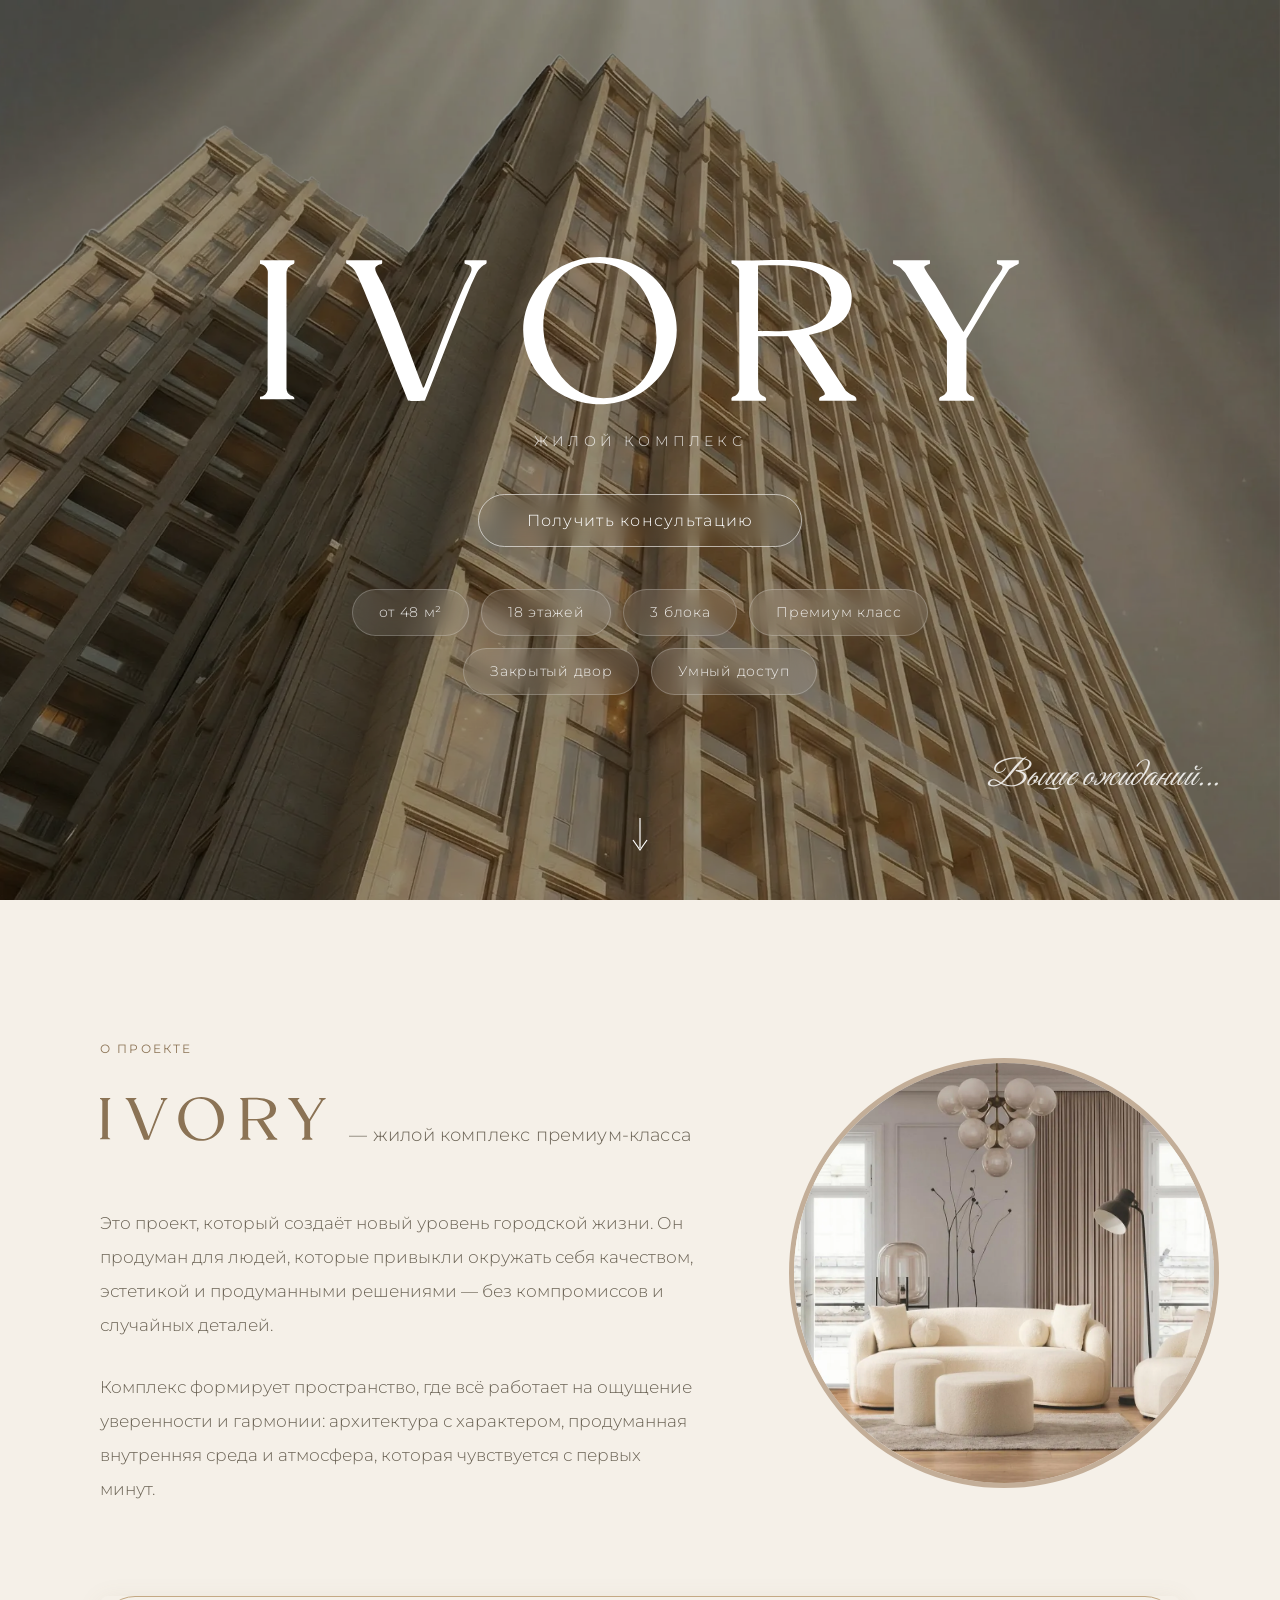
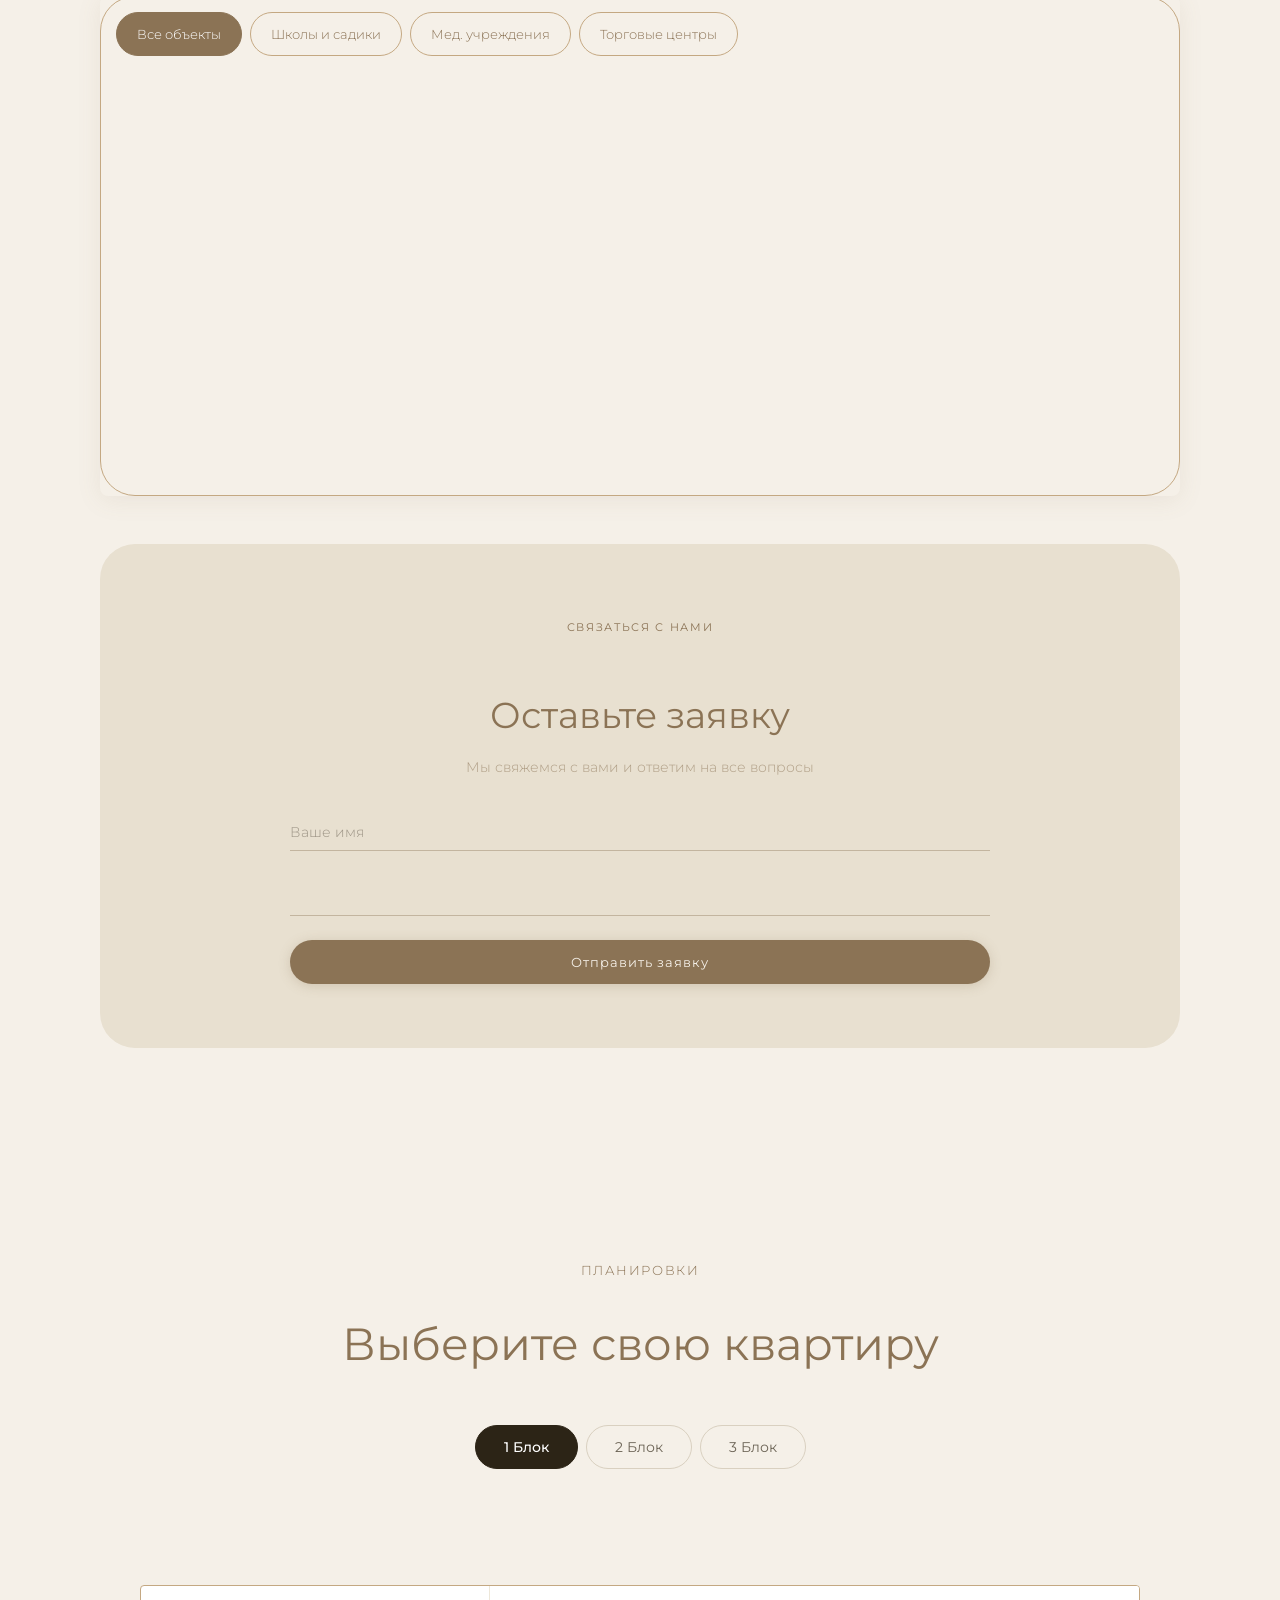
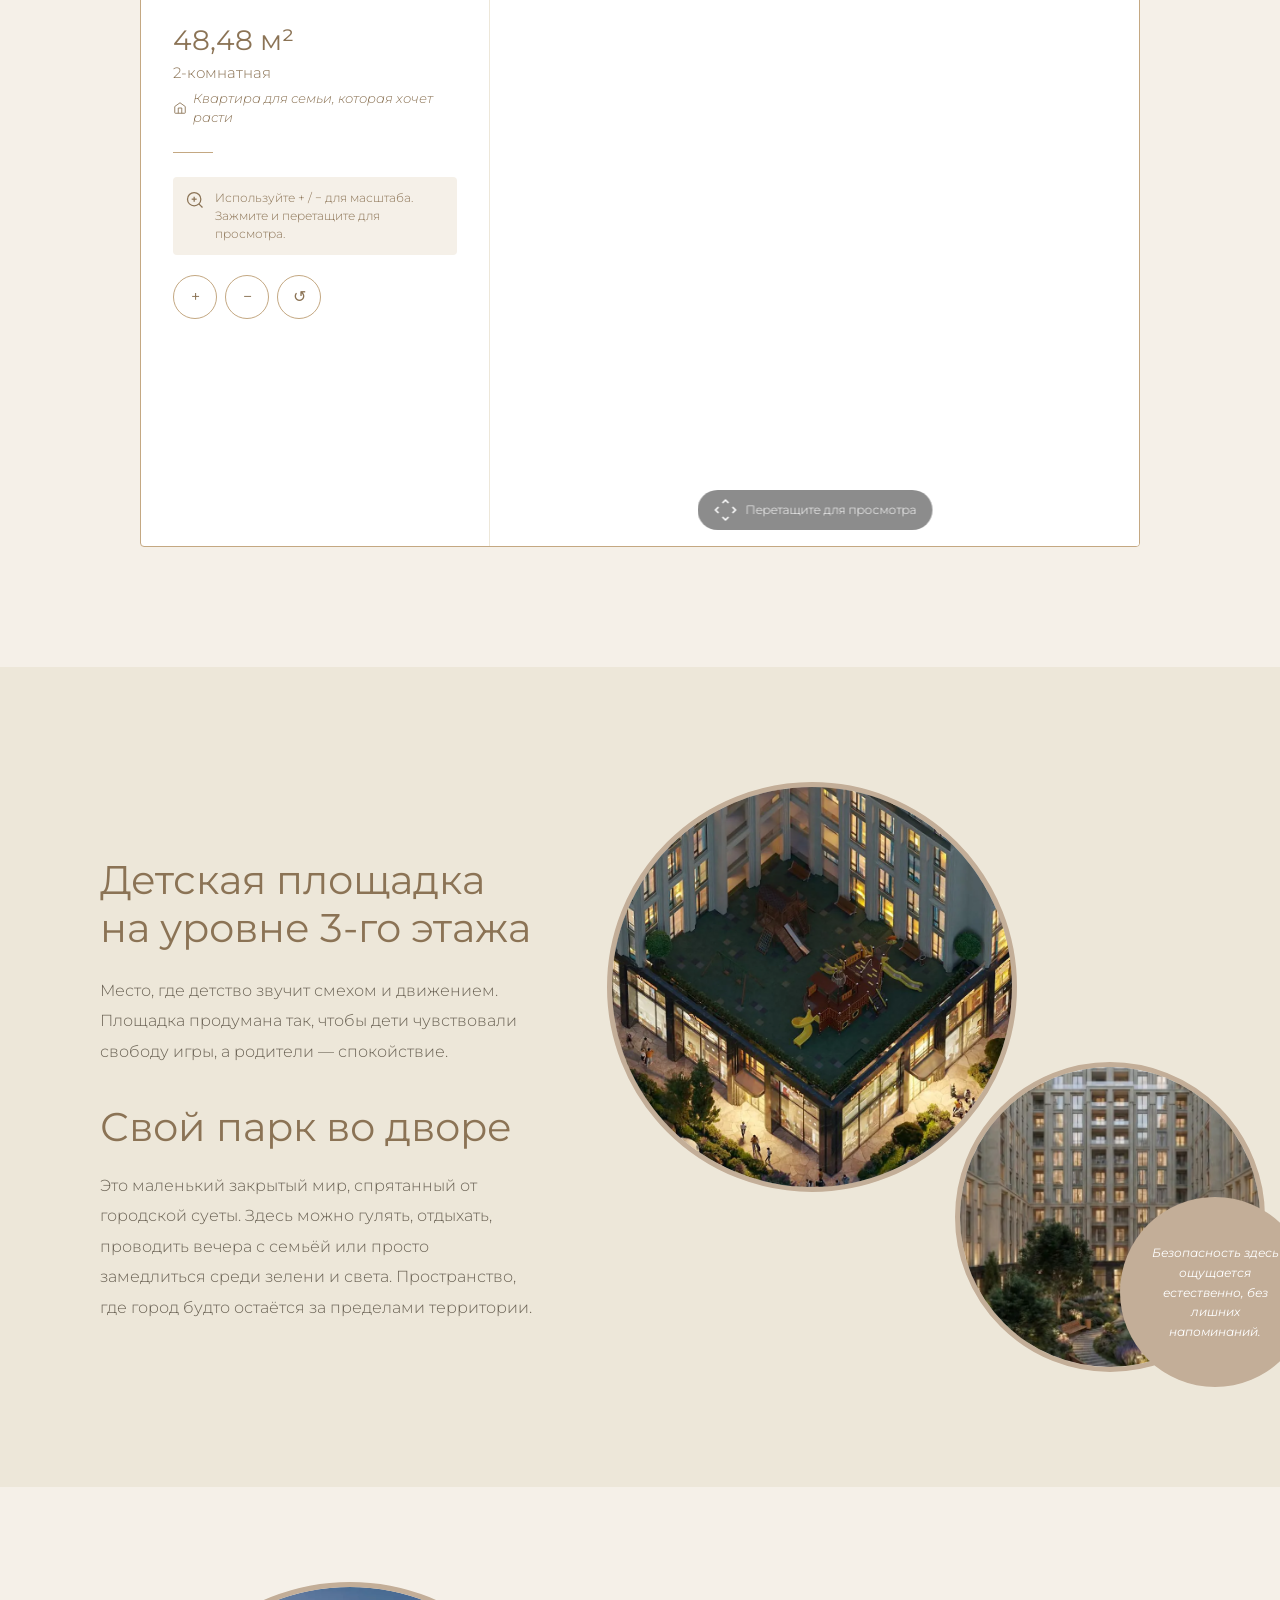
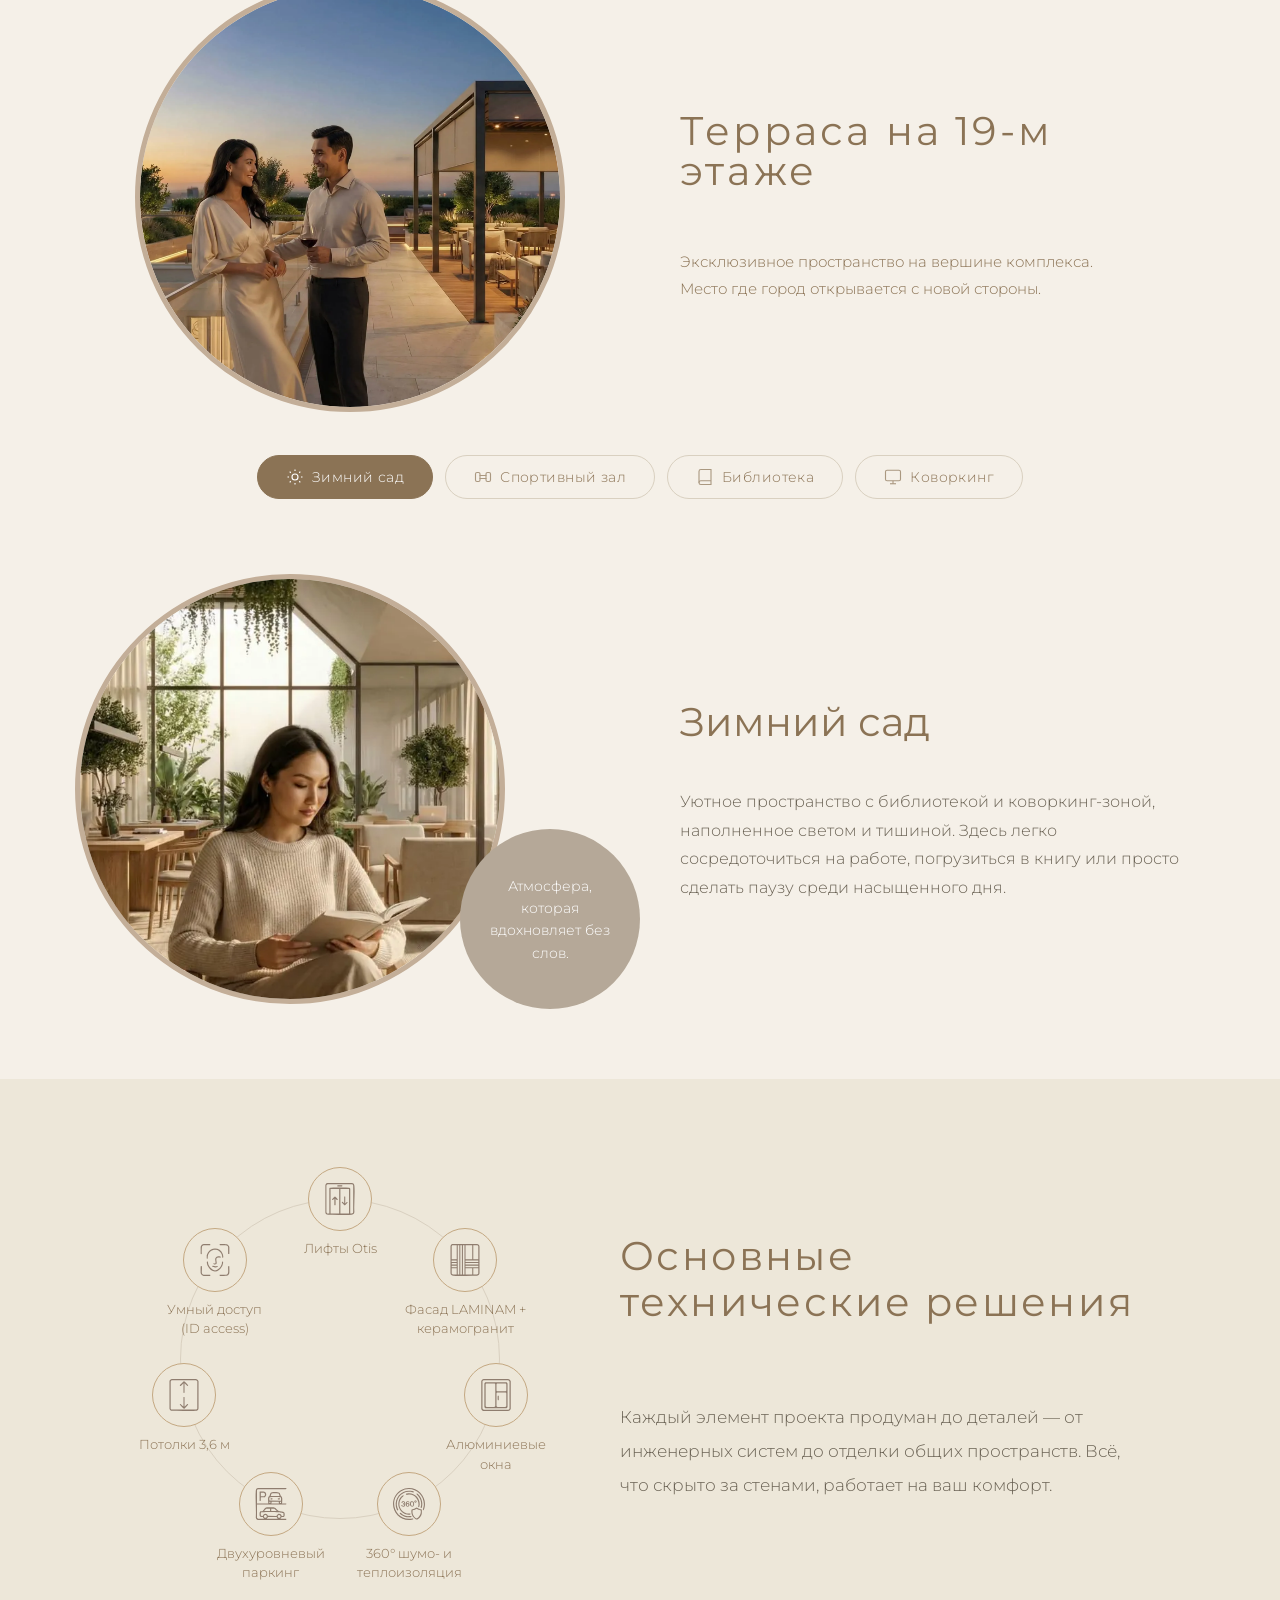
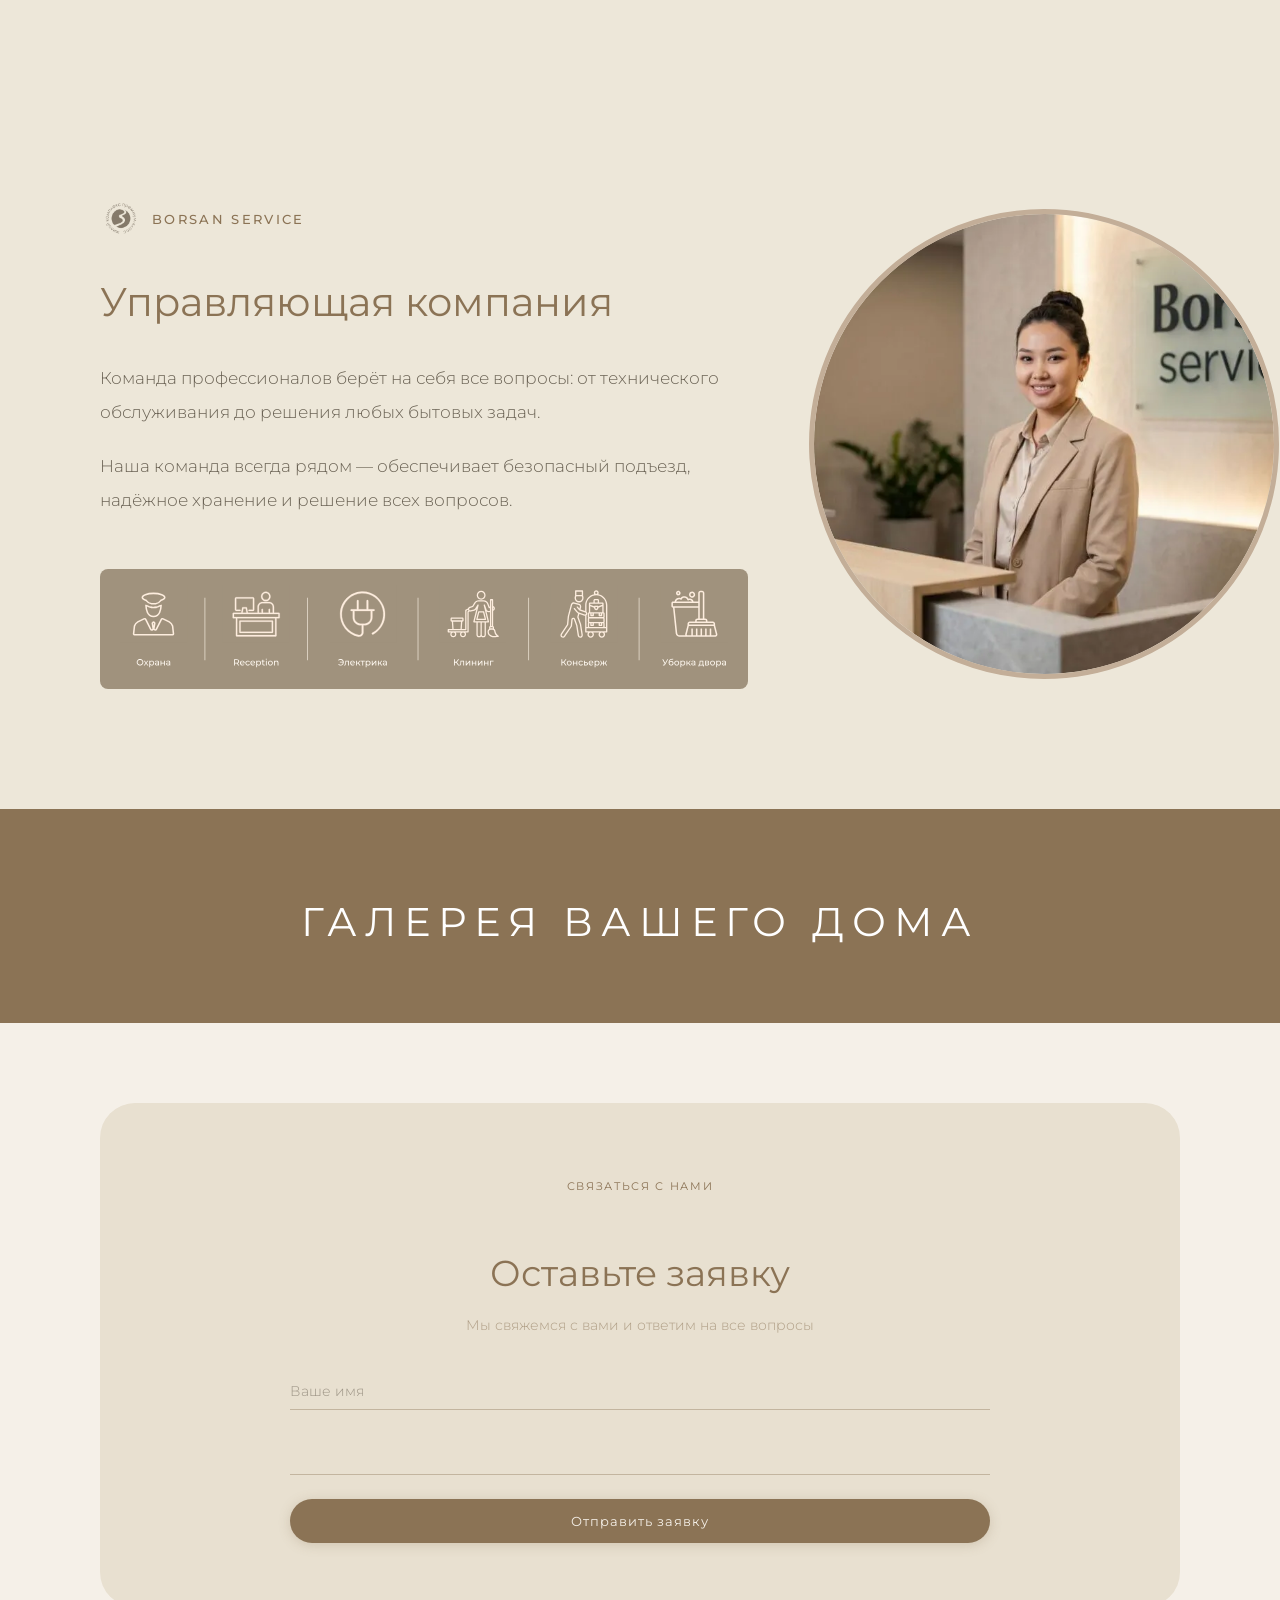
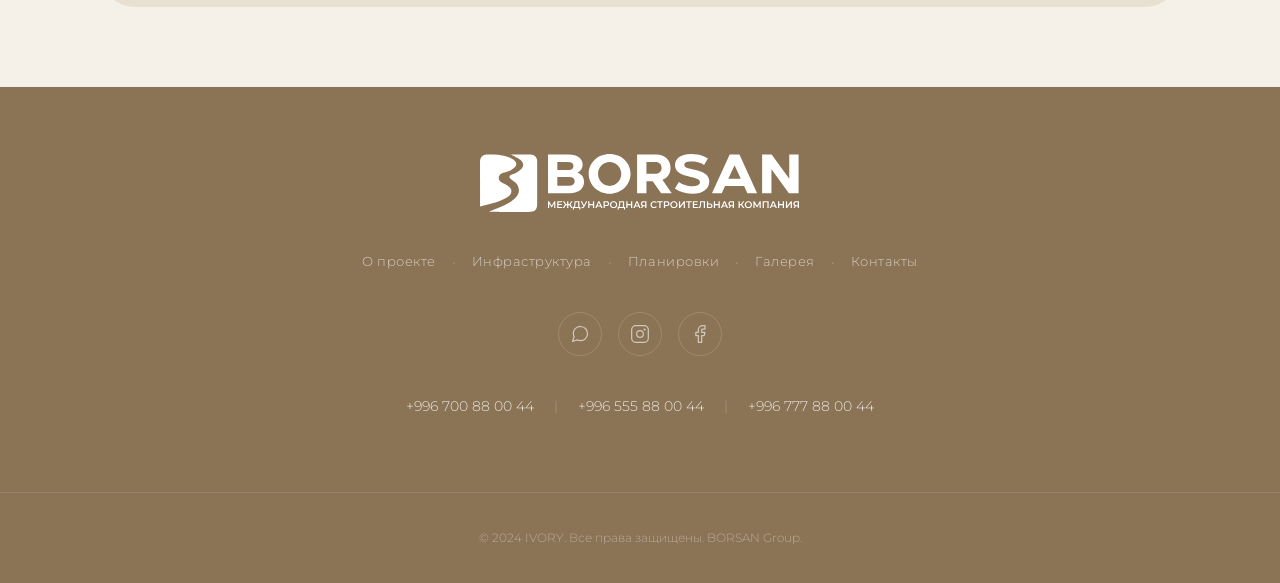
==== commit e9820724: "fix" ====
--- a/index.html
+++ b/index.html
@@ -142,8 +142,16 @@
       <div class="about__text">
         <p class="about__eyebrow" data-anim>О проекте</p>
         <h2 class="about__title" id="aboutTitle" data-anim>
-          <span class="about__title-accent">IVORY</span>
-          <span class="about__title-sub">&nbsp;— жилой комплекс премиум-класса</span>
+          <span class="about__title-accent">
+            <svg class="about__title-svg" viewBox="0 0 560 109" fill="none" xmlns="http://www.w3.org/2000/svg" aria-label="IVORY">
+              <path d="M255.635 108.288C252.715 108.495 248.216 108.511 245.296 108.288C205.81 105.245 180.873 62.4837 201.087 27.5132C223.008 -10.4207 281.927 -8.82748 301.487 30.4287C318.862 65.2718 293.622 105.532 255.619 108.272L255.635 108.288ZM242.919 4.41193C217.935 6.94511 207.533 32.6114 208.921 54.7886C210.628 82.0959 233.554 111.044 263.58 102.68C311.427 89.3609 295.409 -0.909324 242.919 4.396V4.41193Z" fill="currentColor"></path>
+              <path d="M0 2.38867H25.2556C25.8938 5.8459 24.2824 4.95371 22.2243 6.41945C20.1662 7.88518 19.5121 9.70142 19.5121 12.0912V97.0561C19.7673 99.1591 20.3098 100.545 22.0807 101.756C23.4368 102.68 25.7023 102.664 25.2716 104.863H0V102.967C2.72818 102.935 5.08941 100.657 5.56804 98.0279L5.74354 10.96C5.48827 7.85332 2.87177 5.78217 0 5.0493V2.38867Z" fill="currentColor"></path>
+              <path d="M347.484 106.01C346.878 102.409 348.537 103.222 350.516 101.979C352.031 101.023 353.084 99.2067 353.228 97.4383L353.052 9.98805C352.733 8.45858 351.568 7.1203 350.292 6.25998C348.266 4.88984 346.91 5.82982 347.484 2.38853C362.848 2.93021 378.691 1.68752 394.007 2.37259C409.323 3.05767 434.196 8.44265 435.887 27.3538C437.674 47.3165 421.273 54.3584 404.521 57.4333L431.691 98.5695C432.536 99.0952 433.222 99.8759 434.02 100.449C436.477 102.218 440.194 102.441 439.349 106.01H412.179C410.679 101.198 418.162 103.715 415.689 99.2705L389.029 58.3892H367.028V97.0559C367.028 97.5498 368.145 100.354 368.544 100.88C370.299 103.094 373.697 102.122 372.756 106.01H347.5H347.484ZM366.996 54.5815C384.993 54.6771 419.231 57.7678 420.97 32.3086C422.948 3.23291 386.556 5.92541 366.996 6.19625V54.5815Z" fill="currentColor"></path>
+              <path d="M89.9345 2.38849C90.4132 5.95724 89.408 4.81014 87.1744 5.92538C85.2759 6.86536 84.5739 7.4867 85.0525 9.7331C85.5312 11.9795 89.1847 17.7787 90.3972 20.4234C101.741 45.1657 110.34 71.1347 120.184 96.4823L121.141 95.3352C130.905 70.6408 139.473 45.4206 150.353 21.1722C151.693 18.177 155.092 12.9673 155.698 10.1155C156.097 8.20364 155.874 7.05654 154.135 6.11656C151.885 4.8898 150.162 6.11656 150.8 2.38849H166.866C167.472 5.6864 166.068 4.98539 164.218 6.41926C161.33 8.6338 160.341 10.3704 158.761 13.5568C154.39 22.4308 150.577 32.7866 146.78 42.0111C138.148 63.0253 130.203 84.3263 121.668 105.388C121.396 105.978 120.934 105.946 120.375 106.01C119.067 106.153 109.367 106.201 109.032 105.755C99.4273 82.3189 90.6684 58.5325 80.9363 35.1445C78.1922 28.5487 75.4481 21.5068 72.4008 15.0703C70.1672 10.3385 69.6407 8.92057 65.2692 5.78199C63.5462 4.55523 63.1952 5.43148 63.5302 2.37256H89.9345V2.38849Z" fill="currentColor"></path>
+              <path d="M493.657 2.38849C493.53 3.07356 493.897 4.4915 493.594 5.00132C493.227 5.5908 489.302 5.90944 489.509 7.82127C489.717 9.7331 496.338 18.2567 497.806 20.5668C504.985 31.9581 511.095 44.0026 518.355 55.3462C525.343 44.2735 531.326 32.5795 538.282 21.4749C540.499 17.938 545.078 12.6008 546.626 9.20735C548.412 5.2881 544.073 6.37147 543.211 5.06505C542.797 4.42778 543.116 3.15322 543.036 2.38849H559.102C559.006 3.15322 559.341 4.44371 558.926 5.06505C558.687 5.41555 552.289 8.12398 551.635 9.60565C540.691 26.0474 530.943 43.3813 520.636 60.2691L520.493 98.1552C520.62 99.5413 521.673 100.816 522.742 101.628C524.832 103.19 526.858 102.361 526.188 105.994H500.55C499.88 102.441 501.906 103.237 503.996 101.628C505.081 100.784 506.118 99.5731 506.245 98.1552L506.102 61.7986L475.454 11.5493C474.129 10.3544 472.853 8.586 471.433 7.55043C470.651 6.97688 466.695 5.22437 466.551 4.98539C466.248 4.50744 466.615 3.05763 466.487 2.37256H493.657V2.38849Z" fill="currentColor"></path>
+            </svg>
+          </span>
+          <span class="about__title-sub">— жилой комплекс премиум-класса</span>
         </h2>
         <p class="about__para" id="aboutP1" data-anim>
           Это проект, который создаёт новый уровень городской жизни.
--- a/css/style.css
+++ b/css/style.css
@@ -1126,7 +1126,7 @@
 
 /* Текст */
 .about__title {
-  font-size: 0;
+  gap: 10px;
   margin-bottom: 48px;
   line-height: 1.25;
   display: block;
@@ -1137,6 +1137,12 @@
   font-size: 64px;
   font-weight: 400;
   letter-spacing: 0.1em;
+  color: var(--text-primary);
+}
+
+.about__title-svg {
+  height: 44px;
+  width: auto;
   color: var(--text-primary);
 }
 
@@ -3114,7 +3120,7 @@
   .about__photo { grid-area: photo; }
   .about__text  { grid-area: text; }
   .about__photo img { width: 260px; height: 260px; }
-  .about__title-accent { font-size: 40px; }
+  .about__title-svg { height: 40px; }
   .about__title-sub { font-size: 14px; }
 
   /* Факты мобильный */
@@ -3477,12 +3483,8 @@
     gap: 32px;
   }
 
-  .about__title {
-    font-size: 28px;
-  }
-
-  .about__title-accent {
-    font-size: 36px;
+  .about__title-svg {
+    height: 36px;
   }
 
   .about__title-sub {
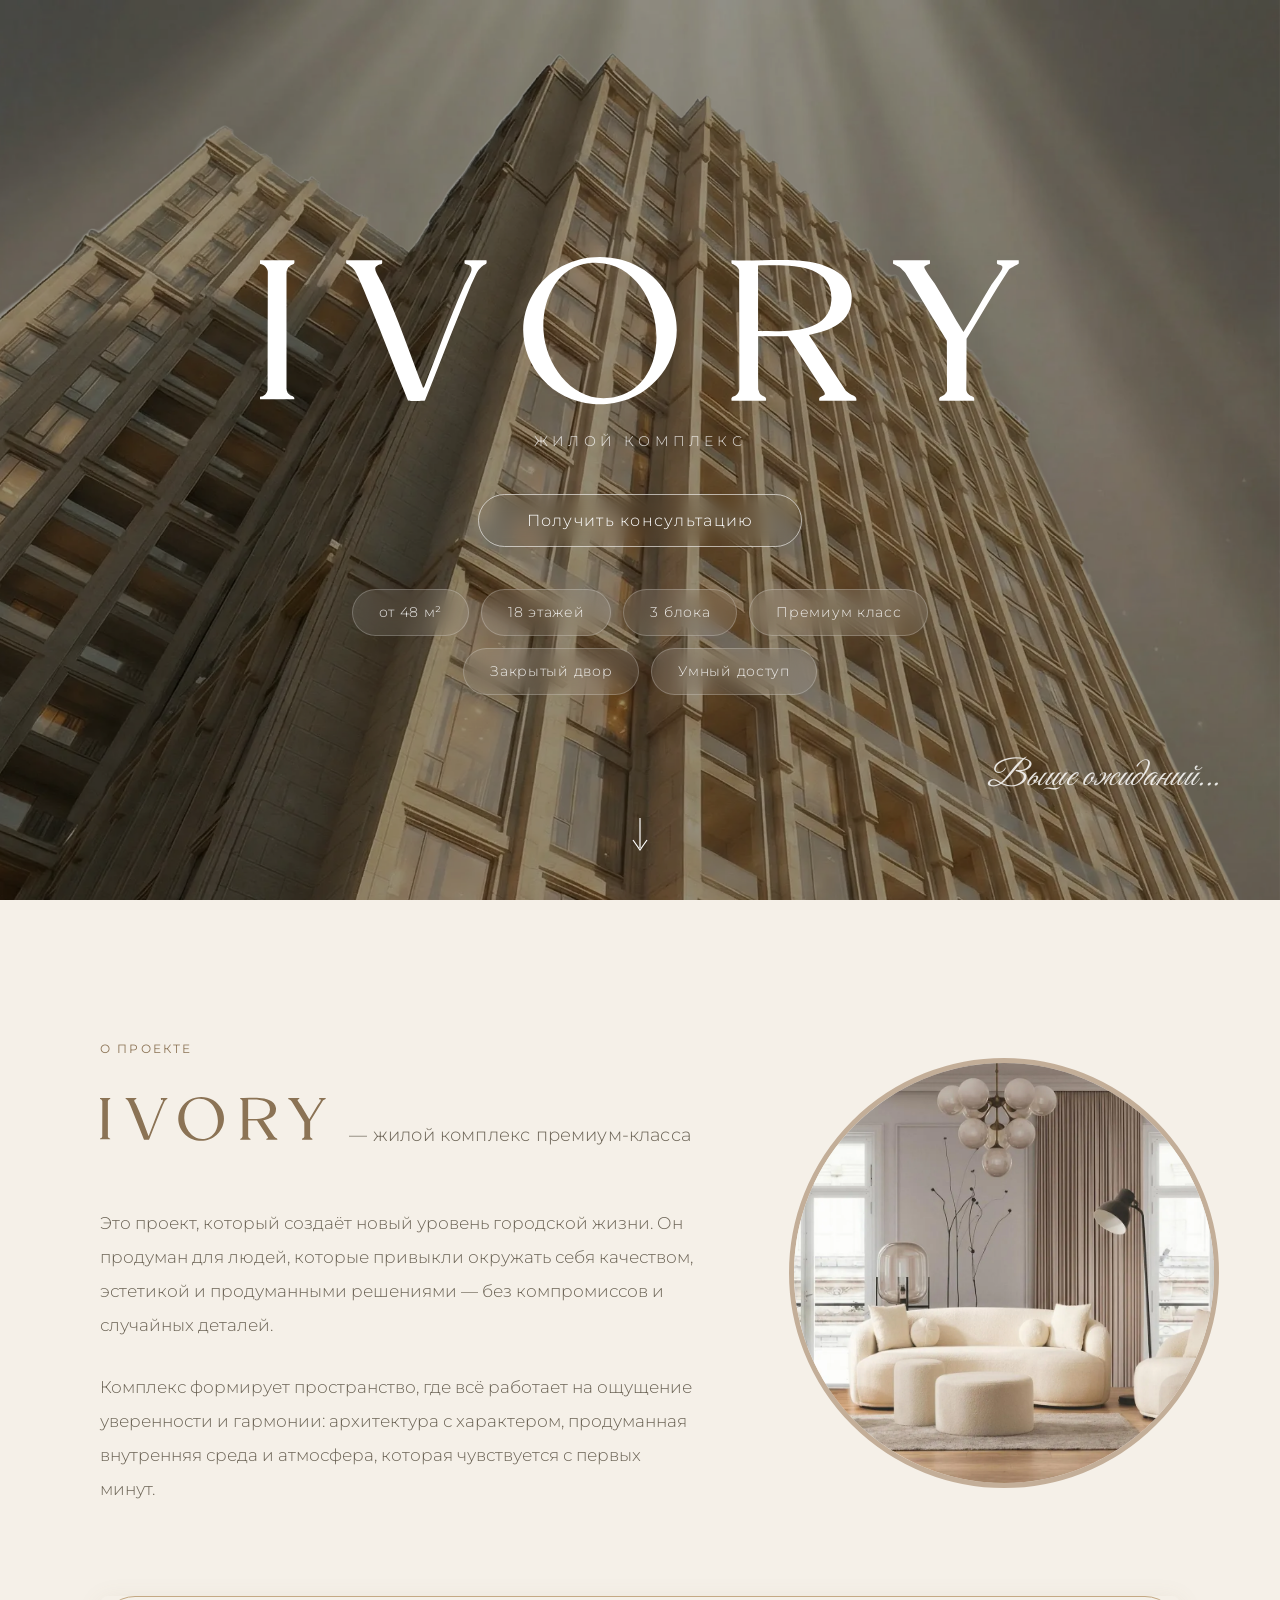
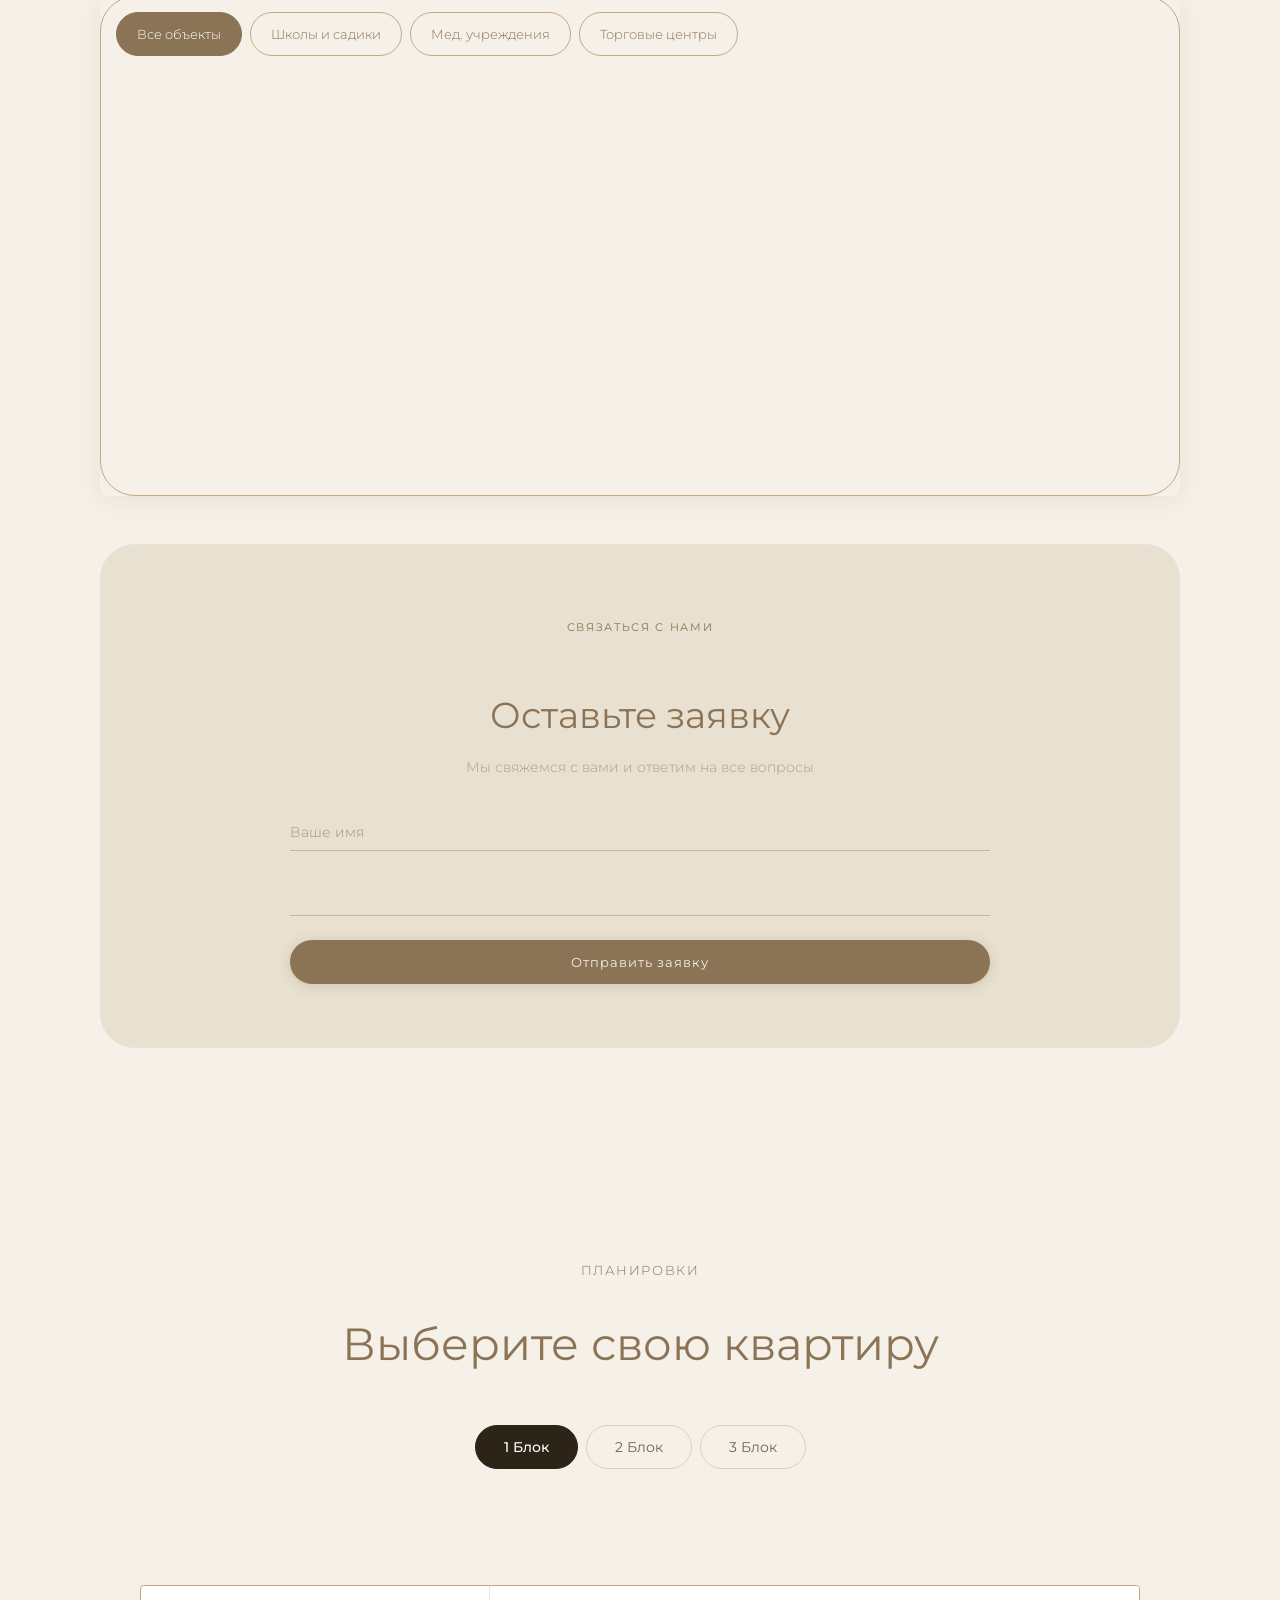
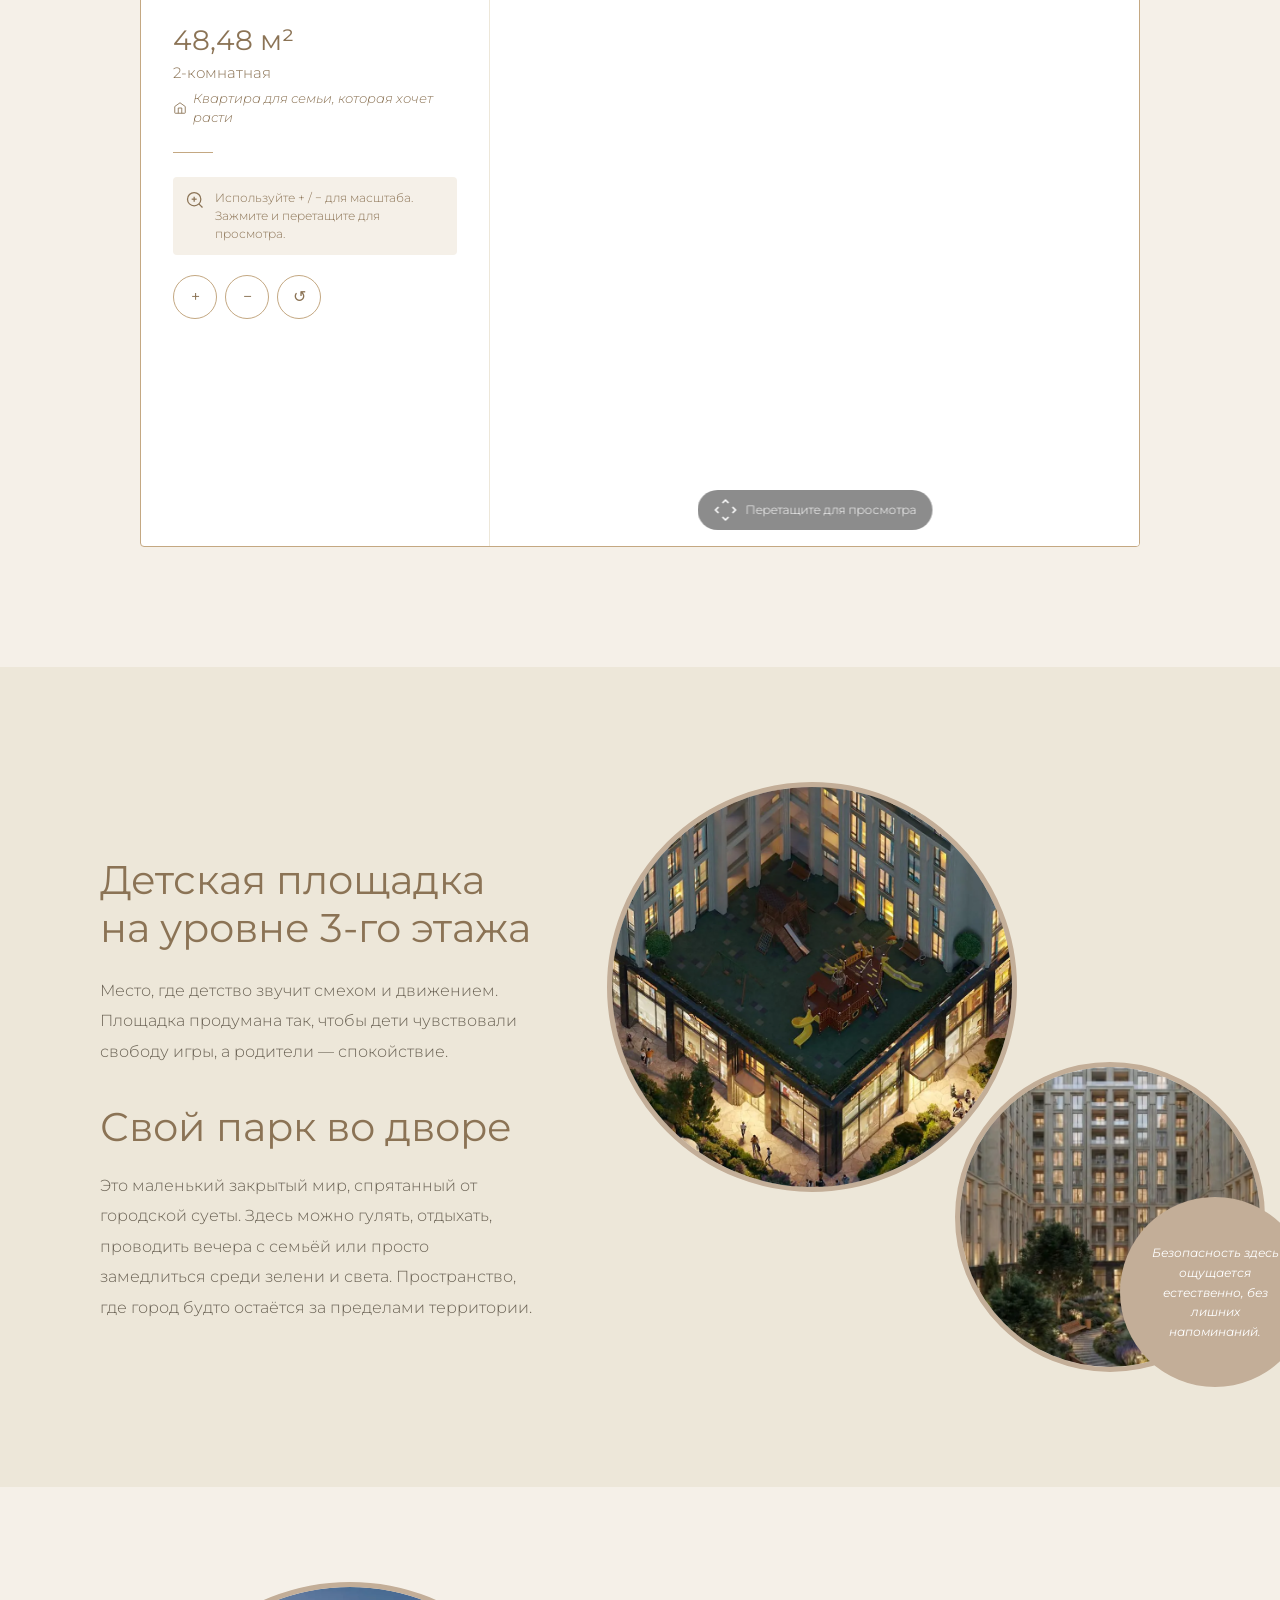
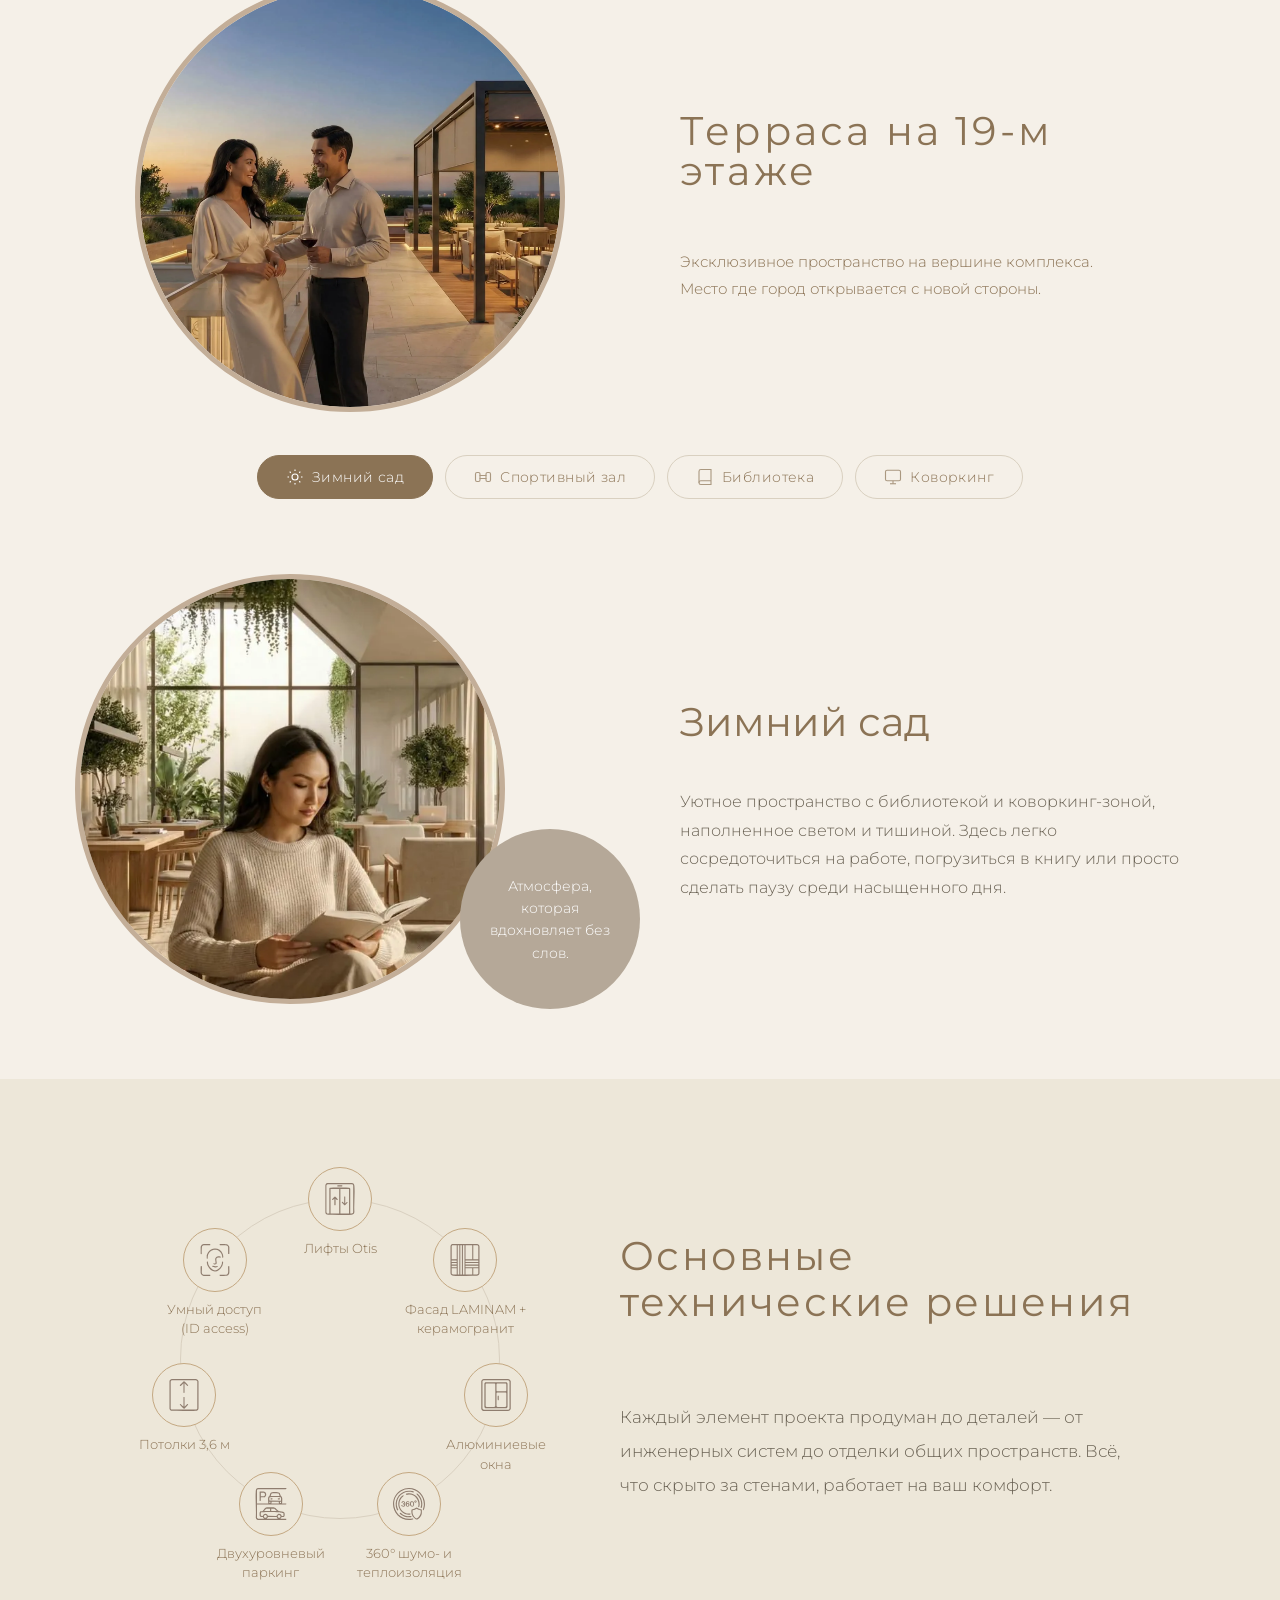
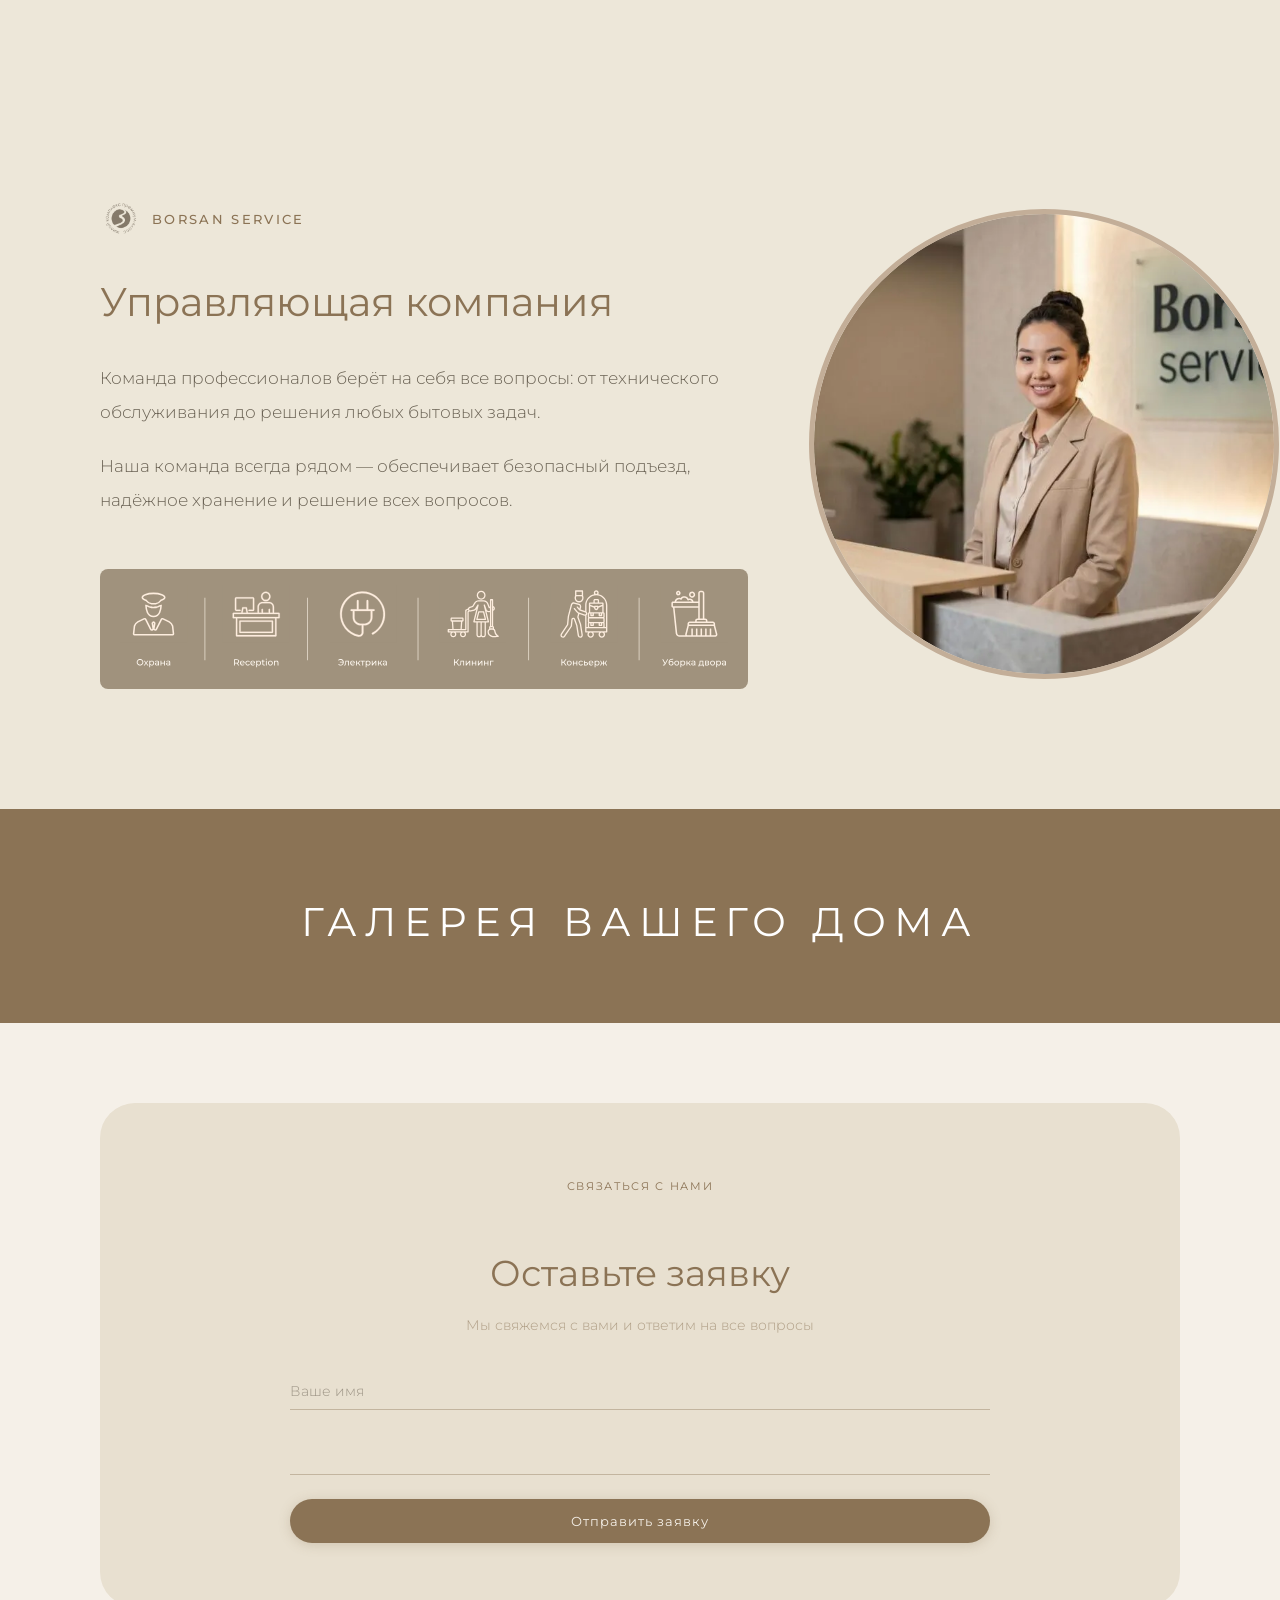
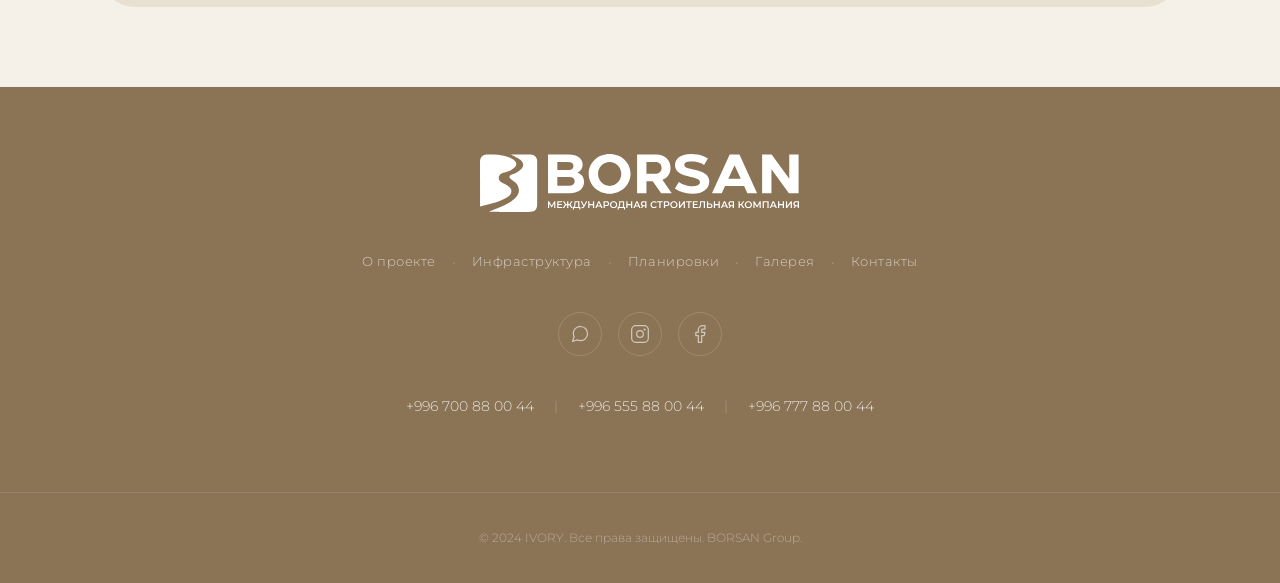
==== commit 7f9aa622: "fix" ====
--- a/index.html
+++ b/index.html
@@ -29,8 +29,6 @@
   <noscript><link rel="stylesheet" href="https://cdn.jsdelivr.net/npm/swiper@11/swiper-bundle.min.css"></noscript>
 
   <link rel="stylesheet" href="css/style.css">
-  <!-- Google Maps -->
-  <script src="https://maps.googleapis.com/maps/api/js?key=AIzaSyBhwxvBopFiAyR16Gf-h59JH-KeObd_E-4&loading=async&callback=initMap" async defer></script>
 </head>
 <body>
 
@@ -928,5 +926,7 @@
     })();
   </script>
 
+  <!-- Google Maps: загружается после определения initMap -->
+  <script src="https://maps.googleapis.com/maps/api/js?key=AIzaSyBhwxvBopFiAyR16Gf-h59JH-KeObd_E-4&loading=async&callback=initMap" async defer></script>
 </body>
 </html>
